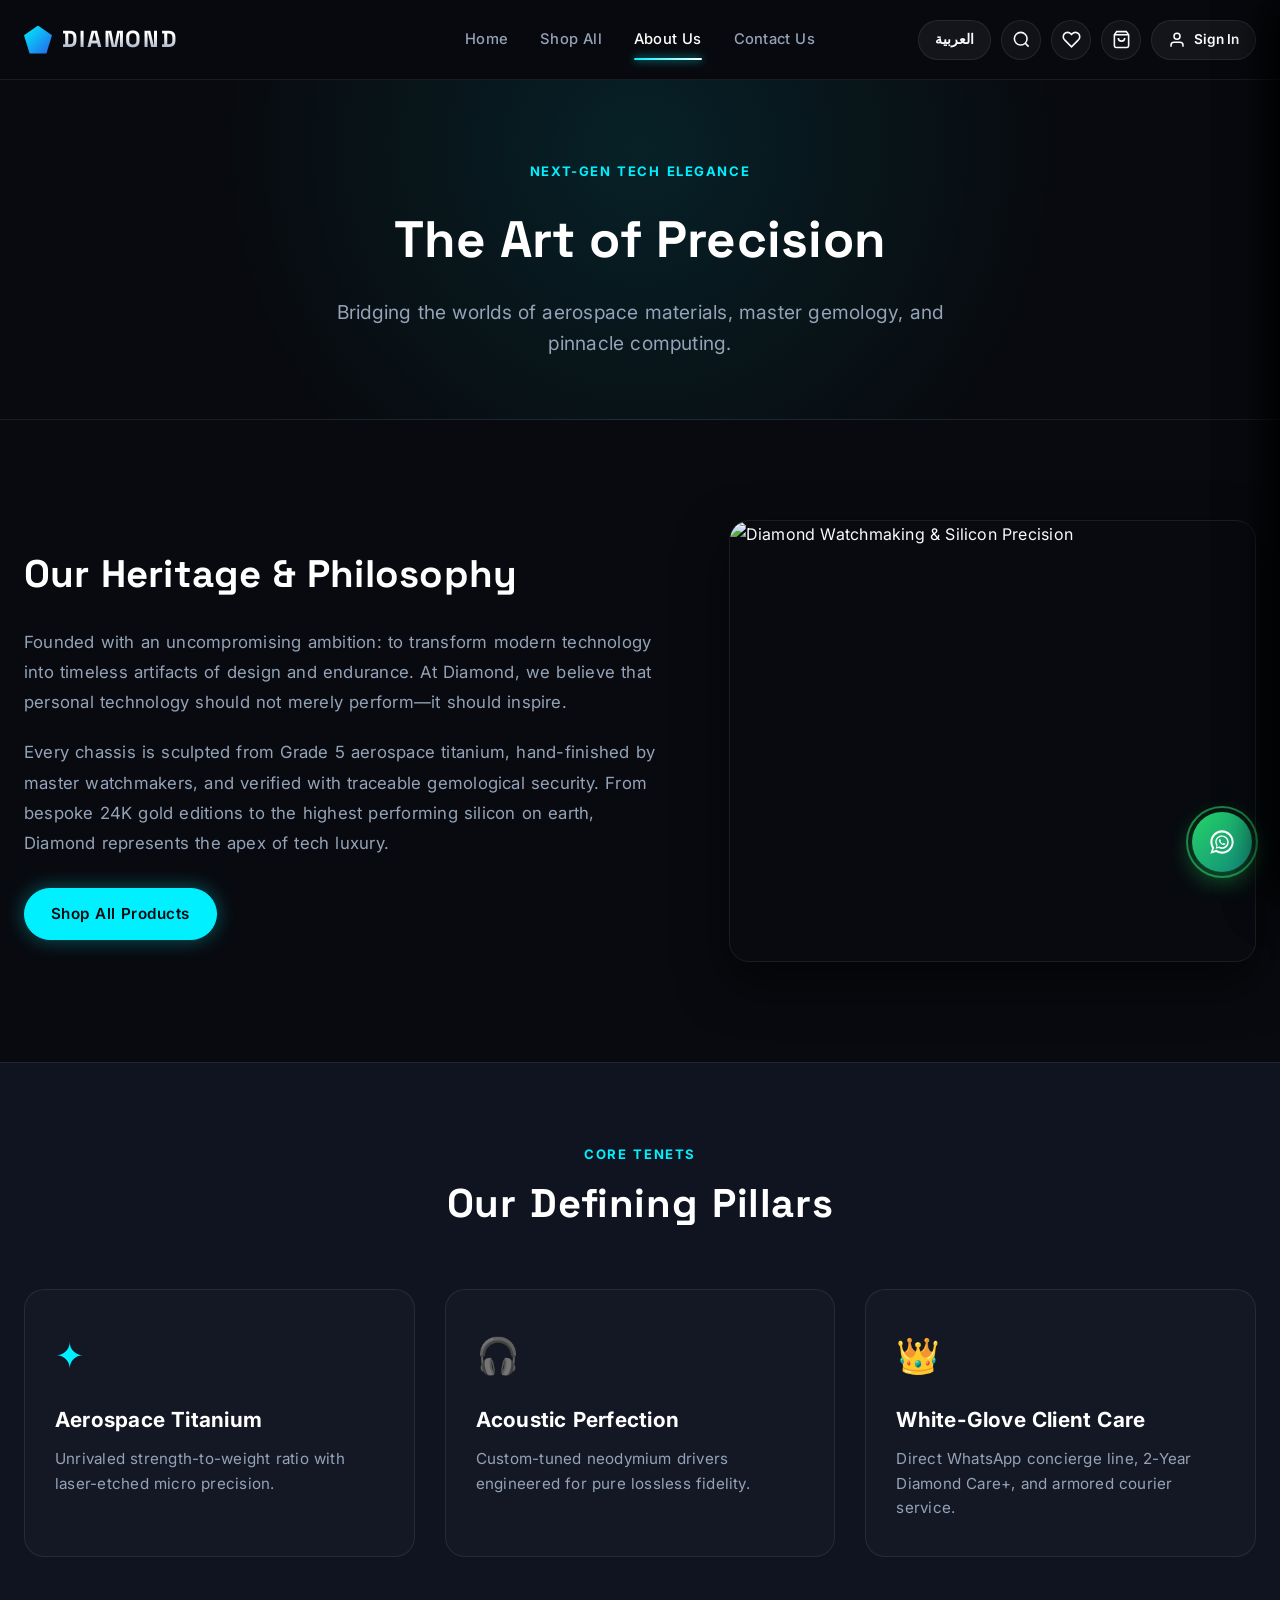
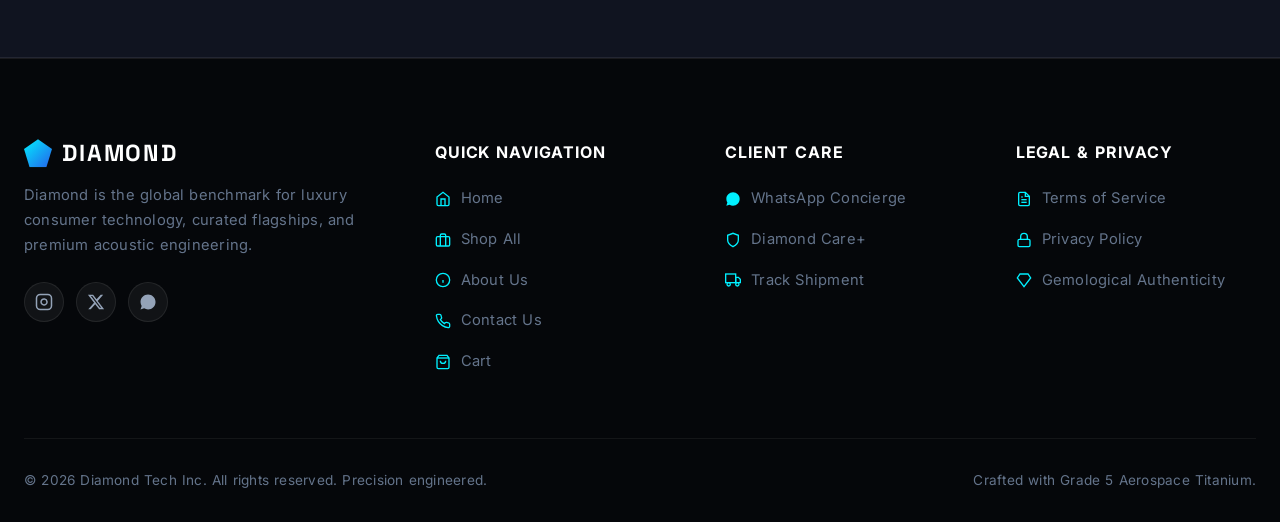
==== about.html @ f66b0f63 "diamond project" ====
<!DOCTYPE html>
<html lang="en" dir="ltr">
<head>
  <meta charset="UTF-8">
  <meta name="viewport" content="width=device-width, initial-scale=1.0">
  <title>About Us — The Story & Heritage of Diamond</title>
  <meta name="description" content="Discover Diamond - where aerospace titanium engineering meets master watchmaking craftsmanship and pure acoustic luxury.">
  
  <link rel="icon" type="image/svg+xml" href="data:image/svg+xml,<svg xmlns='http://www.w3.org/2000/svg' viewBox='0 0 100 100'><polygon points='50,5 95,35 80,95 20,95 5,35' fill='%2300f0ff'/></svg>">
  
  <link rel="stylesheet" href="css/style.css">
  <link rel="stylesheet" href="css/components.css">
  <link rel="stylesheet" href="css/rtl.css">

  <style>
    .about-hero {
      padding: 80px 0 60px;
      text-align: center;
      background: radial-gradient(circle at 50% 20%, rgba(0, 240, 255, 0.1) 0%, transparent 60%);
      border-bottom: 1px solid var(--border-subtle);
    }

    .about-hero h1 {
      font-family: var(--font-display);
      font-size: 3.2rem;
      font-weight: 800;
      color: #fff;
      margin-bottom: 14px;
    }

    .about-hero p {
      font-size: 1.2rem;
      color: var(--text-secondary);
      max-width: 680px;
      margin: 0 auto;
      line-height: 1.6;
    }

    .about-story-section {
      padding: 100px 0;
    }

    .story-grid {
      display: grid;
      grid-template-columns: 1.1fr 0.9fr;
      gap: 60px;
      align-items: center;
    }

    .story-text h2 {
      font-family: var(--font-display);
      font-size: 2.4rem;
      color: #fff;
      margin-bottom: 20px;
    }

    .story-text p {
      font-size: 1.05rem;
      color: var(--text-secondary);
      line-height: 1.8;
      margin-bottom: 20px;
    }

    .story-image-box {
      border-radius: var(--radius-lg);
      overflow: hidden;
      border: 1px solid var(--border-subtle);
      box-shadow: var(--shadow-lg);
    }

    .story-image-box img {
      width: 100%;
      height: 440px;
      object-fit: cover;
    }

    /* Pillars */
    .pillars-section {
      padding: 80px 0 100px;
      background: var(--bg-surface);
      border-top: 1px solid var(--border-subtle);
      border-bottom: 1px solid var(--border-subtle);
    }

    .pillars-grid {
      display: grid;
      grid-template-columns: repeat(3, 1fr);
      gap: 30px;
      margin-top: 50px;
    }

    .pillar-card {
      background: rgba(255, 255, 255, 0.02);
      border: 1px solid var(--border-subtle);
      border-radius: var(--radius-lg);
      padding: 36px 30px;
      transition: all var(--transition-normal);
    }

    .pillar-card:hover {
      border-color: var(--accent-cyan);
      transform: translateY(-6px);
      box-shadow: var(--shadow-cyan-glow);
    }

    .pillar-icon {
      font-size: 2.2rem;
      margin-bottom: 16px;
      color: var(--accent-cyan);
    }

    .pillar-card h3 {
      font-size: 1.3rem;
      color: #fff;
      margin-bottom: 10px;
    }

    .pillar-card p {
      font-size: 0.95rem;
      color: var(--text-secondary);
      line-height: 1.6;
    }

    @media (max-width: 992px) {
      .story-grid {
        grid-template-columns: 1fr;
      }
      .pillars-grid {
        grid-template-columns: 1fr;
      }
    }
  </style>
</head>
<body>

  <!-- Sticky Luxury Header -->
  <header class="diamond-navbar">
    <div class="container navbar-inner">
      <a href="index.html" class="brand-logo" aria-label="Diamond Home">
        <span class="diamond-gem-icon"></span>
        <span class="brand-name-text" data-i18n="brandName">Diamond</span>
      </a>

      <nav class="nav-menu">
        <ul class="nav-links">
          <li><a href="index.html" class="nav-link" data-i18n="navHome">Home</a></li>
          <li><a href="shop.html" class="nav-link" data-i18n="navShop">Shop All</a></li>
          <li><a href="about.html" class="nav-link is-active" data-i18n="navAbout">About Us</a></li>
          <li><a href="contact.html" class="nav-link" data-i18n="navContact">Contact Us</a></li>
        </ul>
      </nav>

      <div class="nav-actions">
        <button type="button" class="btn-lang-toggle" title="Switch Language (EN / AR)">
          <span class="lang-text">العربية</span>
        </button>

        <button type="button" class="nav-icon-btn btn-search-trigger" aria-label="Search">
          <svg width="19" height="19" viewBox="0 0 24 24" fill="none" stroke="currentColor" stroke-width="2"><circle cx="11" cy="11" r="8"></circle><line x1="21" y1="21" x2="16.65" y2="16.65"></line></svg>
        </button>

        <button type="button" class="nav-icon-btn btn-wishlist-nav-trigger" aria-label="Wishlist">
          <svg width="19" height="19" viewBox="0 0 24 24" fill="none" stroke="currentColor" stroke-width="2"><path d="M20.84 4.61a5.5 5.5 0 0 0-7.78 0L12 5.67l-1.06-1.06a5.5 5.5 0 0 0-7.78 7.78l1.06 1.06L12 21.23l7.78-7.78 1.06-1.06a5.5 5.5 0 0 0 0-7.78z"></path></svg>
          <span class="wishlist-count-badge" style="display:none;">0</span>
        </button>

        <button type="button" class="nav-icon-btn btn-cart-trigger" aria-label="Shopping Cart">
          <svg width="19" height="19" viewBox="0 0 24 24" fill="none" stroke="currentColor" stroke-width="2"><path d="M6 2L3 6v14a2 2 0 0 0 2 2h14a2 2 0 0 0 2-2V6l-3-4z"></path><line x1="3" y1="6" x2="21" y2="6"></line><path d="M16 10a4 4 0 0 1-8 0"></path></svg>
          <span class="cart-count-badge" style="display:none;">0</span>
        </button>

        <div class="auth-nav-container"></div>

        <button type="button" class="mobile-menu-toggle" aria-label="Open Mobile Menu">
          <svg width="22" height="22" viewBox="0 0 24 24" fill="none" stroke="currentColor" stroke-width="2"><line x1="3" y1="12" x2="21" y2="12"></line><line x1="3" y1="6" x2="21" y2="6"></line><line x1="3" y1="18" x2="21" y2="18"></line></svg>
        </button>
      </div>
    </div>
  </header>

  <!-- Mobile Navigation Drawer -->
  <div class="mobile-nav-overlay"></div>
  <div class="mobile-nav-drawer">
    <div class="mobile-nav-header">
      <a href="index.html" class="brand-logo">
        <span class="diamond-gem-icon"></span>
        <span>Diamond</span>
      </a>
      <button type="button" class="btn-close-mobile-nav modal-close-btn">&times;</button>
    </div>
    <ul class="mobile-nav-links">
      <li>
        <a href="index.html">
          <svg class="footer-link-icon" viewBox="0 0 24 24" fill="none" stroke="currentColor" stroke-width="2"><path d="M3 9l9-7 9 7v11a2 2 0 0 1-2 2H5a2 2 0 0 1-2-2z"></path><polyline points="9 22 9 12 15 12 15 22"></polyline></svg>
          <span data-i18n="navHome">Home</span>
        </a>
      </li>
      <li>
        <a href="shop.html">
          <svg class="footer-link-icon" viewBox="0 0 24 24" fill="none" stroke="currentColor" stroke-width="2"><rect x="2" y="7" width="20" height="14" rx="2" ry="2"></rect><path d="M16 21V5a2 2 0 0 0-2-2h-4a2 2 0 0 0-2 2v16"></path></svg>
          <span data-i18n="navShop">Shop All</span>
        </a>
      </li>
      <li>
        <a href="about.html" class="is-active">
          <svg class="footer-link-icon" viewBox="0 0 24 24" fill="none" stroke="currentColor" stroke-width="2"><circle cx="12" cy="12" r="10"></circle><line x1="12" y1="16" x2="12" y2="12"></line><line x1="12" y1="8" x2="12.01" y2="8"></line></svg>
          <span data-i18n="navAbout">About Us</span>
        </a>
      </li>
      <li>
        <a href="contact.html">
          <svg class="footer-link-icon" viewBox="0 0 24 24" fill="none" stroke="currentColor" stroke-width="2"><path d="M22 16.92v3a2 2 0 0 1-2.18 2 19.79 19.79 0 0 1-8.63-3.07 19.5 19.5 0 0 1-6-6 19.79 19.79 0 0 1-3.07-8.67A2 2 0 0 1 4.11 2h3a2 2 0 0 1 2 1.72 12.84 12.84 0 0 0 .7 2.81 2 2 0 0 1-.45 2.11L8.09 9.91a16 16 0 0 0 6 6l1.27-1.27a2 2 0 0 1 2.11-.45 12.84 12.84 0 0 0 2.81.7A2 2 0 0 1 22 16.92z"></path></svg>
          <span data-i18n="navContact">Contact Us</span>
        </a>
      </li>
      <li>
        <a href="cart.html">
          <svg class="footer-link-icon" viewBox="0 0 24 24" fill="none" stroke="currentColor" stroke-width="2"><path d="M6 2L3 6v14a2 2 0 0 0 2 2h14a2 2 0 0 0 2-2V6l-3-4z"></path><line x1="3" y1="6" x2="21" y2="6"></line><path d="M16 10a4 4 0 0 1-8 0"></path></svg>
          <span data-i18n="navCart">Cart</span>
        </a>
      </li>
    </ul>
  </div>

  <main class="main-content">
    <!-- Hero Banner -->
    <section class="about-hero">
      <div class="container">
        <span class="section-tag" data-i18n="brandTagline">Next-Gen Tech Elegance</span>
        <h1 data-i18n="aboutHeading">The Art of Precision</h1>
        <p data-i18n="aboutSubheading">Bridging the worlds of aerospace materials, master gemology, and pinnacle computing.</p>
      </div>
    </section>

    <!-- Heritage & Story -->
    <section class="about-story-section">
      <div class="container">
        <div class="story-grid">
          <div class="story-text">
            <h2 data-i18n="aboutStoryTitle">Our Heritage & Philosophy</h2>
            <p data-i18n="aboutStoryText1">
              Founded with an uncompromising ambition: to transform modern technology into timeless artifacts of design and endurance. At Diamond, we believe that personal technology should not merely perform—it should inspire.
            </p>
            <p data-i18n="aboutStoryText2">
              Every chassis is sculpted from Grade 5 aerospace titanium, hand-finished by master watchmakers, and verified with traceable gemological security. From bespoke 24K gold editions to the highest performing silicon on earth, Diamond represents the apex of tech luxury.
            </p>
            <div style="margin-top: 30px;">
              <a href="shop.html" class="btn btn-primary" data-i18n="heroBtnExplore">Explore Collection</a>
            </div>
          </div>
          <div class="story-image-box">
            <img src="https://images.unsplash.com/photo-1591337676887-a217a6970a8a?auto=format&fit=crop&w=1000&q=85" alt="Diamond Watchmaking & Silicon Precision">
          </div>
        </div>
      </div>
    </section>

    <!-- Defining Pillars -->
    <section class="pillars-section">
      <div class="container">
        <div class="section-header">
          <span class="section-tag">Core Tenets</span>
          <h2 class="section-title" data-i18n="aboutPillarsTitle">Our Defining Pillars</h2>
        </div>

        <div class="pillars-grid">
          <div class="pillar-card">
            <div class="pillar-icon">✦</div>
            <h3 data-i18n="aboutPillar1">Aerospace Titanium</h3>
            <p data-i18n="aboutPillar1Desc">Unrivaled strength-to-weight ratio with laser-etched micro precision.</p>
          </div>

          <div class="pillar-card">
            <div class="pillar-icon">🎧</div>
            <h3 data-i18n="aboutPillar2">Acoustic Perfection</h3>
            <p data-i18n="aboutPillar2Desc">Custom-tuned neodymium drivers engineered for pure lossless fidelity.</p>
          </div>

          <div class="pillar-card">
            <div class="pillar-icon">👑</div>
            <h3 data-i18n="aboutPillar3">White-Glove Client Care</h3>
            <p data-i18n="aboutPillar3Desc">Direct WhatsApp concierge line, 2-Year Diamond Care+, and armored courier service.</p>
          </div>
        </div>
      </div>
    </section>
  </main>

  <!-- Modern Rich Footer -->
  <footer class="diamond-footer">
    <div class="container">
      <div class="footer-top-grid">
        <div class="footer-brand-col">
          <a href="index.html" class="brand-logo">
            <span class="diamond-gem-icon"></span>
            <span data-i18n="brandName">Diamond</span>
          </a>
          <p class="footer-brand-desc" data-i18n="footerDesc">
            Diamond is the global benchmark for luxury consumer technology, curated flagships, and premium acoustic engineering.
          </p>
          <div class="footer-social-links">
            <a href="https://instagram.com" target="_blank" rel="noopener noreferrer" class="footer-social-btn" aria-label="Instagram">
              <svg width="18" height="18" viewBox="0 0 24 24" fill="none" stroke="currentColor" stroke-width="2"><rect x="2" y="2" width="20" height="20" rx="5" ry="5"></rect><path d="M16 11.37A4 4 0 1 1 12.63 8 4 4 0 0 1 16 11.37z"></path><line x1="17.5" y1="6.5" x2="17.51" y2="6.5"></line></svg>
            </a>
            <a href="https://twitter.com" target="_blank" rel="noopener noreferrer" class="footer-social-btn" aria-label="X">
              <svg width="18" height="18" viewBox="0 0 24 24" fill="currentColor"><path d="M18.244 2.25h3.308l-7.227 8.26 8.502 11.24H16.17l-5.214-6.817L4.99 21.75H1.68l7.73-8.835L1.254 2.25H8.08l4.713 6.231zm-1.161 17.52h1.833L7.084 4.126H5.117z"/></svg>
            </a>
            <a href="https://wa.me/97471040746" target="_blank" rel="noopener noreferrer" class="footer-social-btn" aria-label="WhatsApp">
              <svg width="18" height="18" viewBox="0 0 24 24" fill="currentColor"><path d="M12.032 2C6.505 2 2.025 6.48 2.025 12.008c0 1.954.563 3.778 1.541 5.321L2 22l4.832-1.528A9.957 9.957 0 0 0 12.032 22C17.56 22 22.04 17.52 22.04 12.008 22.04 6.48 17.56 2 12.032 2z"/></svg>
            </a>
          </div>
        </div>

        <div class="footer-links-col">
          <h4 class="footer-col-title" data-i18n="footerNavQuick">Quick Navigation</h4>
          <ul class="footer-links-list">
            <li>
              <a href="index.html">
                <svg class="footer-link-icon" viewBox="0 0 24 24" fill="none" stroke="currentColor" stroke-width="2"><path d="M3 9l9-7 9 7v11a2 2 0 0 1-2 2H5a2 2 0 0 1-2-2z"></path><polyline points="9 22 9 12 15 12 15 22"></polyline></svg>
                <span data-i18n="navHome">Home</span>
              </a>
            </li>
            <li>
              <a href="shop.html">
                <svg class="footer-link-icon" viewBox="0 0 24 24" fill="none" stroke="currentColor" stroke-width="2"><rect x="2" y="7" width="20" height="14" rx="2" ry="2"></rect><path d="M16 21V5a2 2 0 0 0-2-2h-4a2 2 0 0 0-2 2v16"></path></svg>
                <span data-i18n="navShop">Shop All</span>
              </a>
            </li>
            <li>
              <a href="about.html" class="is-active">
                <svg class="footer-link-icon" viewBox="0 0 24 24" fill="none" stroke="currentColor" stroke-width="2"><circle cx="12" cy="12" r="10"></circle><line x1="12" y1="16" x2="12" y2="12"></line><line x1="12" y1="8" x2="12.01" y2="8"></line></svg>
                <span data-i18n="navAbout">About Us</span>
              </a>
            </li>
            <li>
              <a href="contact.html">
                <svg class="footer-link-icon" viewBox="0 0 24 24" fill="none" stroke="currentColor" stroke-width="2"><path d="M22 16.92v3a2 2 0 0 1-2.18 2 19.79 19.79 0 0 1-8.63-3.07 19.5 19.5 0 0 1-6-6 19.79 19.79 0 0 1-3.07-8.67A2 2 0 0 1 4.11 2h3a2 2 0 0 1 2 1.72 12.84 12.84 0 0 0 .7 2.81 2 2 0 0 1-.45 2.11L8.09 9.91a16 16 0 0 0 6 6l1.27-1.27a2 2 0 0 1 2.11-.45 12.84 12.84 0 0 0 2.81.7A2 2 0 0 1 22 16.92z"></path></svg>
                <span data-i18n="navContact">Contact Us</span>
              </a>
            </li>
            <li>
              <a href="cart.html">
                <svg class="footer-link-icon" viewBox="0 0 24 24" fill="none" stroke="currentColor" stroke-width="2"><path d="M6 2L3 6v14a2 2 0 0 0 2 2h14a2 2 0 0 0 2-2V6l-3-4z"></path><line x1="3" y1="6" x2="21" y2="6"></line><path d="M16 10a4 4 0 0 1-8 0"></path></svg>
                <span data-i18n="navCart">Cart</span>
              </a>
            </li>
          </ul>
        </div>

        <div class="footer-links-col">
          <h4 class="footer-col-title" data-i18n="footerNavSupport">Client Care</h4>
          <ul class="footer-links-list">
            <li>
              <a href="https://wa.me/97471040746" target="_blank" rel="noopener noreferrer">
                <svg class="footer-link-icon" viewBox="0 0 24 24" fill="currentColor"><path d="M12.032 2C6.505 2 2.025 6.48 2.025 12.008c0 1.954.563 3.778 1.541 5.321L2 22l4.832-1.528A9.957 9.957 0 0 0 12.032 22C17.56 22 22.04 17.52 22.04 12.008 22.04 6.48 17.56 2 12.032 2z"/></svg>
                <span data-i18n="footerContact">WhatsApp Concierge</span>
              </a>
            </li>
            <li>
              <a href="about.html">
                <svg class="footer-link-icon" viewBox="0 0 24 24" fill="none" stroke="currentColor" stroke-width="2"><path d="M12 22s8-4 8-10V5l-8-3-8 3v7c0 6 8 10 8 10z"></path></svg>
                <span data-i18n="footerWarranty">Diamond Care+</span>
              </a>
            </li>
            <li>
              <a href="cart.html">
                <svg class="footer-link-icon" viewBox="0 0 24 24" fill="none" stroke="currentColor" stroke-width="2"><rect x="1" y="3" width="15" height="13"></rect><polygon points="16 8 20 8 23 11 23 16 16 16 16 8"></polygon><circle cx="5.5" cy="18.5" r="2.5"></circle><circle cx="18.5" cy="18.5" r="2.5"></circle></svg>
                <span data-i18n="footerTrackOrder">Track Shipment</span>
              </a>
            </li>
          </ul>
        </div>

        <div class="footer-links-col">
          <h4 class="footer-col-title" data-i18n="footerNavLegal">Legal & Privacy</h4>
          <ul class="footer-links-list">
            <li>
              <a href="#">
                <svg class="footer-link-icon" viewBox="0 0 24 24" fill="none" stroke="currentColor" stroke-width="2"><path d="M14 2H6a2 2 0 0 0-2 2v16a2 2 0 0 0 2 2h12a2 2 0 0 0 2-2V8z"></path><polyline points="14 2 14 8 20 8"></polyline><line x1="16" y1="13" x2="8" y2="13"></line><line x1="16" y1="17" x2="8" y2="17"></line><polyline points="10 9 9 9 8 9"></polyline></svg>
                <span data-i18n="footerTerms">Terms of Service</span>
              </a>
            </li>
            <li>
              <a href="#">
                <svg class="footer-link-icon" viewBox="0 0 24 24" fill="none" stroke="currentColor" stroke-width="2"><rect x="3" y="11" width="18" height="11" rx="2" ry="2"></rect><path d="M7 11V7a5 5 0 0 1 10 0v4"></path></svg>
                <span data-i18n="footerPrivacy">Privacy Policy</span>
              </a>
            </li>
            <li>
              <a href="#">
                <svg class="footer-link-icon" viewBox="0 0 24 24" fill="none" stroke="currentColor" stroke-width="2"><polygon points="6 3 18 3 22 9 12 22 2 9 6 3"></polygon></svg>
                <span data-i18n="footerGemology">Gemological Authenticity</span>
              </a>
            </li>
          </ul>
        </div>
      </div>

      <div class="footer-bottom">
        <div data-i18n="footerCopyright">© 2026 Diamond Tech Inc. All rights reserved. Precision engineered.</div>
        <div>Crafted with Grade 5 Aerospace Titanium.</div>
      </div>
    </div>
  </footer>

  <!-- Scripts -->
  <script src="js/products.js"></script>
  <script src="js/i18n.js"></script>
  <script src="js/cart.js"></script>
  <script src="js/auth.js"></script>
  <script src="js/app.js"></script>
</body>
</html>
---- css/style.css ----
/**
 * Diamond E-Commerce - Core Design System & Luxury Dark Theme
 * Typography: Inter (EN) & Cairo (AR)
 * Palette: Obsidian (#080a0f), Slate Surface (#101420), Electric Cyan (#00f0ff), Sapphire (#2563eb), Platinum (#f8fafc)
 */

@import url('https://fonts.googleapis.com/css2?family=Cairo:wght@300;400;500;600;700;800;900&family=Inter:wght@300;400;500;600;700;800;900&family=Space+Grotesk:wght@500;700;800&display=swap');

:root {
  /* Color Palette */
  --bg-main: #080a0f;
  --bg-surface: #101420;
  --bg-surface-elevated: #161c2c;
  --bg-surface-glass: rgba(16, 20, 32, 0.75);
  --bg-glass-card: rgba(22, 28, 44, 0.65);
  
  --border-subtle: rgba(255, 255, 255, 0.08);
  --border-glow: rgba(0, 240, 255, 0.35);
  --border-platinum: rgba(248, 250, 252, 0.15);

  --accent-cyan: #00f0ff;
  --accent-cyan-hover: #33f3ff;
  --accent-cyan-glow: rgba(0, 240, 255, 0.25);
  --accent-sapphire: #2563eb;
  --accent-gold: #d4af37;
  --accent-gold-glow: rgba(212, 175, 55, 0.3);
  --accent-danger: #ef4444;
  --accent-success: #10b981;

  --text-primary: #f8fafc;
  --text-secondary: #94a3b8;
  --text-muted: #64748b;
  --text-inverse: #080a0f;

  /* Typography */
  --font-sans: 'Inter', -apple-system, BlinkMacSystemFont, 'Segoe UI', Roboto, sans-serif;
  --font-display: 'Space Grotesk', 'Inter', sans-serif;
  --font-arabic: 'Cairo', sans-serif;

  /* Layout & Sizing */
  --max-width-site: 1360px;
  --header-height: 80px;
  --radius-sm: 8px;
  --radius-md: 14px;
  --radius-lg: 20px;
  --radius-full: 9999px;

  /* Shadows */
  --shadow-sm: 0 4px 12px rgba(0, 0, 0, 0.3);
  --shadow-md: 0 10px 30px rgba(0, 0, 0, 0.45);
  --shadow-lg: 0 20px 50px rgba(0, 0, 0, 0.6);
  --shadow-cyan-glow: 0 0 25px rgba(0, 240, 255, 0.3);
  --shadow-gold-glow: 0 0 30px rgba(212, 175, 55, 0.35);

  /* Transitions */
  --transition-fast: 0.2s cubic-bezier(0.16, 1, 0.3, 1);
  --transition-normal: 0.35s cubic-bezier(0.16, 1, 0.3, 1);
  --transition-slow: 0.6s cubic-bezier(0.16, 1, 0.3, 1);
}

/* Base Reset & Clean Native Scroll */
*, *::before, *::after {
  box-sizing: border-box;
  margin: 0;
  padding: 0;
  scrollbar-width: none;
  -ms-overflow-style: none;
}

::-webkit-scrollbar {
  display: none;
  width: 0;
  height: 0;
}

html {
  font-size: 16px;
  scroll-behavior: smooth;
  -webkit-font-smoothing: antialiased;
  -moz-osx-font-smoothing: grayscale;
}

body {
  font-family: var(--font-sans);
  background-color: var(--bg-main);
  color: var(--text-primary);
  line-height: 1.7;
  word-spacing: 0.05em;
  letter-spacing: 0.015em;
  overflow-x: hidden;
  min-height: 100vh;
  display: flex;
  flex-direction: column;
}

body.rtl-layout {
  font-family: var(--font-arabic);
  word-spacing: 0.07em;
  line-height: 1.8;
}

a {
  color: inherit;
  text-decoration: none;
  transition: color var(--transition-fast);
}

img {
  max-width: 100%;
  height: auto;
  display: block;
}

button, input, select, textarea {
  font-family: inherit;
  font-size: inherit;
  color: inherit;
  border: none;
  background: none;
  outline: none;
}

button {
  cursor: pointer;
  user-select: none;
}

/* Layout Utilities */
.container {
  width: 100%;
  max-width: var(--max-width-site);
  margin: 0 auto;
  padding: 0 24px;
}

.main-content {
  flex: 1 0 auto;
  padding-top: var(--header-height);
}

/* Header & Navbar */
.diamond-navbar {
  position: fixed;
  top: 0;
  left: 0;
  right: 0;
  height: var(--header-height);
  z-index: 1000;
  background: rgba(8, 10, 15, 0.75);
  backdrop-filter: blur(20px);
  -webkit-backdrop-filter: blur(20px);
  border-bottom: 1px solid var(--border-subtle);
  transition: background var(--transition-normal), border-color var(--transition-normal);
}

.diamond-navbar.is-scrolled {
  background: rgba(8, 10, 15, 0.94);
  border-bottom-color: rgba(255, 255, 255, 0.12);
  box-shadow: 0 8px 32px rgba(0, 0, 0, 0.5);
}

.navbar-inner {
  display: grid;
  grid-template-columns: 1fr auto 1fr;
  align-items: center;
  height: 100%;
  gap: 20px;
}

/* Brand Logo */
.brand-logo {
  justify-self: start;
  display: inline-flex;
  align-items: center;
  gap: 10px;
  font-family: var(--font-display);
  font-weight: 700;
  font-size: 1.45rem;
  letter-spacing: 0.08em;
  color: #fff;
  text-transform: uppercase;
  line-height: 1;
}

.diamond-gem-icon {
  width: 28px;
  height: 28px;
  background: linear-gradient(135deg, #00f0ff 0%, #2563eb 100%);
  clip-path: polygon(50% 0%, 100% 35%, 80% 100%, 20% 100%, 0% 35%);
  display: inline-block;
  box-shadow: 0 0 15px rgba(0, 240, 255, 0.5);
  animation: diamondShimmer 4s infinite ease-in-out;
  flex-shrink: 0;
}

@keyframes diamondShimmer {
  0%, 100% { filter: brightness(1) drop-shadow(0 0 8px rgba(0,240,255,0.4)); }
  50% { filter: brightness(1.3) drop-shadow(0 0 16px rgba(0,240,255,0.8)); }
}

.brand-name-text {
  background: linear-gradient(180deg, #ffffff 30%, #94a3b8 100%);
  -webkit-background-clip: text;
  -webkit-text-fill-color: transparent;
}

/* Navigation Links */
.nav-menu {
  justify-self: center;
  display: flex;
  align-items: center;
}

.nav-links {
  display: flex;
  align-items: center;
  gap: 32px;
  list-style: none;
  margin: 0;
  padding: 0;
}

.nav-link {
  display: inline-flex;
  align-items: center;
  justify-content: center;
  font-size: 0.92rem;
  font-weight: 500;
  color: var(--text-secondary);
  padding: 6px 0;
  position: relative;
  transition: color var(--transition-fast);
  line-height: 1.2;
}

.nav-link:hover, .nav-link.is-active {
  color: #fff;
}

.nav-link::after {
  content: '';
  position: absolute;
  bottom: -6px;
  left: 0;
  width: 0%;
  height: 2px;
  background: var(--accent-cyan);
  box-shadow: 0 0 8px var(--accent-cyan);
  transition: width var(--transition-fast);
  border-radius: 2px;
}

.nav-link:hover::after, .nav-link.is-active::after {
  width: 100%;
}

/* Nav Actions */
.nav-actions {
  justify-self: end;
  display: flex;
  align-items: center;
  gap: 10px;
}

.nav-icon-btn {
  width: 40px;
  height: 40px;
  border-radius: var(--radius-full);
  display: inline-flex;
  align-items: center;
  justify-content: center;
  background: rgba(255, 255, 255, 0.04);
  border: 1px solid var(--border-subtle);
  color: var(--text-primary);
  position: relative;
  transition: all var(--transition-fast);
  cursor: pointer;
}

.nav-icon-btn:hover {
  background: rgba(255, 255, 255, 0.1);
  border-color: rgba(255, 255, 255, 0.2);
  transform: translateY(-1px);
  color: var(--accent-cyan);
}

.cart-count-badge, .wishlist-count-badge {
  position: absolute;
  top: -4px;
  right: -4px;
  min-width: 19px;
  height: 19px;
  padding: 0 5px;
  border-radius: var(--radius-full);
  background: var(--accent-cyan);
  color: #080a0f;
  font-size: 0.72rem;
  font-weight: 700;
  display: inline-flex;
  align-items: center;
  justify-content: center;
  box-shadow: 0 0 10px rgba(0, 240, 255, 0.5);
  line-height: 1;
}

.btn-lang-toggle {
  display: inline-flex;
  align-items: center;
  justify-content: center;
  height: 40px;
  padding: 0 16px;
  border-radius: var(--radius-full);
  background: rgba(255, 255, 255, 0.05);
  border: 1px solid var(--border-subtle);
  font-size: 0.85rem;
  font-weight: 600;
  color: var(--text-primary);
  transition: all var(--transition-fast);
  cursor: pointer;
  line-height: 1;
}

.btn-lang-toggle:hover {
  background: rgba(255, 255, 255, 0.12);
  border-color: var(--accent-cyan);
}

.btn-auth-signin {
  display: inline-flex;
  align-items: center;
  gap: 8px;
  height: 40px;
  padding: 0 16px;
  border-radius: var(--radius-full);
  background: rgba(255, 255, 255, 0.05);
  border: 1px solid var(--border-subtle);
  color: #fff;
  font-size: 0.85rem;
  font-weight: 600;
  line-height: 1;
  transition: all var(--transition-fast);
  cursor: pointer;
}

.btn-auth-signin:hover {
  background: rgba(255, 255, 255, 0.12);
  border-color: var(--accent-cyan);
  color: var(--accent-cyan);
}

.mobile-menu-toggle {
  display: none;
  width: 40px;
  height: 40px;
  border-radius: var(--radius-sm);
  align-items: center;
  justify-content: center;
  background: rgba(255, 255, 255, 0.05);
  border: 1px solid var(--border-subtle);
  color: #fff;
  cursor: pointer;
}

/* Hero Section */
.hero-section {
  position: relative;
  min-height: calc(100vh - var(--header-height));
  display: flex;
  align-items: center;
  justify-content: center;
  padding: 80px 0 100px;
  overflow: hidden;
  background: radial-gradient(circle at 50% 20%, rgba(37, 99, 235, 0.15) 0%, rgba(0, 240, 255, 0.05) 35%, transparent 70%);
}

.hero-glow-orb {
  position: absolute;
  border-radius: 50%;
  filter: blur(100px);
  pointer-events: none;
  z-index: 1;
}

.hero-glow-1 {
  width: 500px;
  height: 500px;
  top: 10%;
  left: 15%;
  background: rgba(0, 240, 255, 0.12);
}

.hero-glow-2 {
  width: 600px;
  height: 600px;
  bottom: 5%;
  right: 10%;
  background: rgba(37, 99, 235, 0.15);
}

.hero-grid {
  display: grid;
  grid-template-columns: 1.1fr 0.9fr;
  align-items: center;
  gap: 60px;
  position: relative;
  z-index: 2;
}

.hero-badge-pill {
  display: inline-flex;
  align-items: center;
  gap: 8px;
  padding: 8px 18px;
  border-radius: var(--radius-full);
  background: rgba(0, 240, 255, 0.08);
  border: 1px solid rgba(0, 240, 255, 0.25);
  color: var(--accent-cyan);
  font-size: 0.84rem;
  font-weight: 600;
  letter-spacing: 0.08em;
  word-spacing: 0.08em;
  text-transform: uppercase;
  margin-bottom: 24px;
}

.hero-title {
  font-family: var(--font-display);
  font-size: 3.8rem;
  font-weight: 800;
  line-height: 1.15;
  letter-spacing: 0.01em;
  word-spacing: 0.08em;
  margin-bottom: 24px;
  background: linear-gradient(180deg, #ffffff 40%, #94a3b8 100%);
  -webkit-background-clip: text;
  -webkit-text-fill-color: transparent;
}

.hero-subtitle {
  font-size: 1.2rem;
  color: var(--text-secondary);
  line-height: 1.75;
  word-spacing: 0.04em;
  margin-bottom: 36px;
  max-width: 560px;
}

.hero-cta-group {
  display: flex;
  align-items: center;
  gap: 18px;
  margin-bottom: 50px;
}

.hero-stats-row {
  display: grid;
  grid-template-columns: repeat(3, 1fr);
  gap: 24px;
  padding-top: 32px;
  border-top: 1px solid var(--border-subtle);
}

.hero-stat-item strong {
  display: block;
  font-size: 1.7rem;
  font-weight: 700;
  color: #fff;
  font-family: var(--font-display);
}

.hero-stat-item span {
  font-size: 0.85rem;
  color: var(--text-muted);
  text-transform: uppercase;
  letter-spacing: 0.04em;
}

.hero-media-wrapper {
  position: relative;
  display: flex;
  justify-content: center;
  align-items: center;
}

.hero-device-card {
  position: relative;
  width: 100%;
  max-width: 480px;
  border-radius: var(--radius-lg);
  background: var(--bg-glass-card);
  backdrop-filter: blur(20px);
  -webkit-backdrop-filter: blur(20px);
  border: 1px solid rgba(255, 255, 255, 0.12);
  padding: 30px;
  box-shadow: var(--shadow-lg), 0 0 60px rgba(0, 240, 255, 0.15);
  animation: heroFloat 6s ease-in-out infinite;
}

@keyframes heroFloat {
  0%, 100% { transform: translateY(0px) rotate(0deg); }
  50% { transform: translateY(-12px) rotate(0.5deg); }
}

.hero-img-showcase {
  width: 100%;
  height: 380px;
  object-fit: cover;
  border-radius: var(--radius-md);
  box-shadow: var(--shadow-md);
}

.hero-device-meta {
  margin-top: 20px;
  display: flex;
  justify-content: space-between;
  align-items: center;
}

.hero-device-title {
  font-size: 1.25rem;
  font-weight: 700;
  color: #fff;
}

.hero-device-price {
  font-size: 1.35rem;
  font-weight: 800;
  color: var(--accent-cyan);
}

/* Section Header Shared */
.section-header {
  text-align: center;
  max-width: 700px;
  margin: 0 auto 60px;
}

.section-tag {
  font-size: 0.82rem;
  font-weight: 700;
  text-transform: uppercase;
  letter-spacing: 0.12em;
  word-spacing: 0.1em;
  color: var(--accent-cyan);
  margin-bottom: 14px;
  display: block;
}

.section-title {
  font-family: var(--font-display);
  font-size: 2.5rem;
  font-weight: 800;
  line-height: 1.25;
  letter-spacing: 0.015em;
  word-spacing: 0.08em;
  color: #fff;
  margin-bottom: 18px;
}

.section-subtitle {
  font-size: 1.05rem;
  color: var(--text-secondary);
  line-height: 1.75;
  word-spacing: 0.04em;
}

/* Categories Section */
.categories-section {
  padding: 100px 0;
  position: relative;
}

.categories-grid {
  display: grid;
  grid-template-columns: repeat(4, 1fr);
  gap: 24px;
}

.category-card {
  position: relative;
  border-radius: var(--radius-lg);
  background: var(--bg-surface);
  border: 1px solid var(--border-subtle);
  overflow: hidden;
  padding: 32px 24px;
  display: flex;
  flex-direction: column;
  justify-content: flex-end;
  min-height: 380px;
  transition: all var(--transition-normal);
  text-decoration: none;
}

.category-card::before {
  content: '';
  position: absolute;
  inset: 0;
  background: linear-gradient(180deg, rgba(8, 10, 15, 0.1) 0%, rgba(8, 10, 15, 0.95) 100%);
  z-index: 1;
}

.category-card-bg {
  position: absolute;
  inset: 0;
  width: 100%;
  height: 100%;
  object-fit: cover;
  transition: transform var(--transition-slow);
  filter: brightness(0.7);
}

.category-card:hover {
  transform: translateY(-8px);
  border-color: rgba(0, 240, 255, 0.4);
  box-shadow: 0 16px 40px rgba(0, 0, 0, 0.6), var(--shadow-cyan-glow);
}

.category-card:hover .category-card-bg {
  transform: scale(1.08);
  filter: brightness(0.85);
}

.category-card-content {
  position: relative;
  z-index: 2;
}

.category-card-icon {
  font-size: 1.8rem;
  margin-bottom: 12px;
}

.category-card-title {
  font-size: 1.4rem;
  font-weight: 700;
  color: #fff;
  margin-bottom: 8px;
}

.category-card-desc {
  font-size: 0.88rem;
  color: var(--text-secondary);
  line-height: 1.5;
  margin-bottom: 16px;
}

.category-card-link {
  display: inline-flex;
  align-items: center;
  gap: 6px;
  font-size: 0.88rem;
  font-weight: 600;
  color: var(--accent-cyan);
}

/* Best Sellers Section */
.products-section {
  padding: 100px 0;
  background: linear-gradient(180deg, var(--bg-main) 0%, #0d111a 50%, var(--bg-main) 100%);
}

.products-grid {
  display: grid;
  grid-template-columns: repeat(4, 1fr);
  gap: 28px;
}

.products-section-footer {
  margin-top: 60px;
  text-align: center;
}

/* Value Props / VIP Perks */
.perks-section {
  padding: 80px 0;
  border-top: 1px solid var(--border-subtle);
  border-bottom: 1px solid var(--border-subtle);
  background: rgba(16, 20, 32, 0.4);
}

.perks-grid {
  display: grid;
  grid-template-columns: repeat(4, 1fr);
  gap: 30px;
}

.perk-item {
  display: flex;
  gap: 18px;
  align-items: flex-start;
}

.perk-icon-box {
  width: 52px;
  height: 52px;
  border-radius: var(--radius-md);
  background: rgba(0, 240, 255, 0.08);
  border: 1px solid rgba(0, 240, 255, 0.2);
  display: flex;
  align-items: center;
  justify-content: center;
  font-size: 1.5rem;
  flex-shrink: 0;
  color: var(--accent-cyan);
}

.perk-content h4 {
  font-size: 1.05rem;
  font-weight: 700;
  color: #fff;
  margin-bottom: 6px;
}

.perk-content p {
  font-size: 0.88rem;
  color: var(--text-secondary);
  line-height: 1.5;
}

/* Tech Spec Feature Highlight */
.tech-highlight-section {
  padding: 120px 0;
  position: relative;
  overflow: hidden;
}

.tech-highlight-grid {
  display: grid;
  grid-template-columns: 1fr 1fr;
  align-items: center;
  gap: 70px;
}

.tech-feature-list {
  display: flex;
  flex-direction: column;
  gap: 24px;
  margin-top: 36px;
}

.tech-feature-item {
  display: flex;
  align-items: center;
  gap: 16px;
  padding: 16px 20px;
  border-radius: var(--radius-md);
  background: var(--bg-surface);
  border: 1px solid var(--border-subtle);
  transition: all var(--transition-fast);
}

.tech-feature-item:hover {
  border-color: var(--accent-cyan);
  transform: translateX(6px);
}

.tech-feature-item svg {
  color: var(--accent-cyan);
  flex-shrink: 0;
}

.tech-feature-item span {
  font-weight: 600;
  font-size: 1.05rem;
}

/* Testimonials */
.testimonials-section {
  padding: 100px 0;
}

.testimonials-grid {
  display: grid;
  grid-template-columns: repeat(3, 1fr);
  gap: 28px;
}

.testimonial-card {
  background: var(--bg-surface);
  border: 1px solid var(--border-subtle);
  border-radius: var(--radius-lg);
  padding: 36px 30px;
  display: flex;
  flex-direction: column;
  justify-content: space-between;
  transition: all var(--transition-normal);
}

.testimonial-card:hover {
  border-color: rgba(255, 255, 255, 0.2);
  transform: translateY(-6px);
}

.testimonial-quote {
  font-size: 1rem;
  color: var(--text-primary);
  line-height: 1.7;
  margin-bottom: 24px;
  font-style: italic;
}

.testimonial-author {
  display: flex;
  align-items: center;
  gap: 14px;
}

.author-avatar {
  width: 48px;
  height: 48px;
  border-radius: 50%;
  background: linear-gradient(135deg, #00f0ff, #2563eb);
  display: flex;
  align-items: center;
  justify-content: center;
  font-weight: 700;
  color: #080a0f;
}

.author-name {
  font-weight: 700;
  color: #fff;
}

.author-title {
  font-size: 0.82rem;
  color: var(--text-muted);
}

/* Newsletter Section */
.newsletter-section {
  padding: 80px 0 100px;
}

.newsletter-card {
  background: linear-gradient(135deg, #101420 0%, #161c2c 100%);
  border: 1px solid rgba(0, 240, 255, 0.25);
  border-radius: var(--radius-lg);
  padding: 60px 40px;
  text-align: center;
  max-width: 860px;
  margin: 0 auto;
  box-shadow: 0 20px 50px rgba(0, 0, 0, 0.5), var(--shadow-cyan-glow);
}

.newsletter-card h3 {
  font-family: var(--font-display);
  font-size: 2.2rem;
  font-weight: 800;
  color: #fff;
  margin-bottom: 12px;
}

.newsletter-card p {
  font-size: 1.05rem;
  color: var(--text-secondary);
  max-width: 540px;
  margin: 0 auto 32px;
}

.newsletter-form {
  display: flex;
  max-width: 500px;
  margin: 0 auto;
  gap: 12px;
}

.newsletter-input {
  flex: 1;
  height: 52px;
  padding: 0 20px;
  border-radius: var(--radius-full);
  background: rgba(255, 255, 255, 0.06);
  border: 1px solid var(--border-subtle);
  color: #fff;
  font-size: 0.95rem;
}

.newsletter-input:focus {
  border-color: var(--accent-cyan);
  background: rgba(255, 255, 255, 0.1);
}

/* ==========================================================================
   SHOP / CATALOG PAGE & STICKY SIDEBAR
   ========================================================================== */
.shop-hero-banner {
  padding: 60px 0 40px;
  background: radial-gradient(circle at 50% 10%, rgba(0, 240, 255, 0.08) 0%, transparent 60%);
  border-bottom: 1px solid var(--border-subtle);
  text-align: center;
}

.shop-page-title {
  font-family: var(--font-display);
  font-size: 2.8rem;
  font-weight: 800;
  color: #fff;
  margin-bottom: 10px;
}

.shop-page-subtitle {
  font-size: 1.1rem;
  color: var(--text-secondary);
  max-width: 600px;
  margin: 0 auto 24px;
}

.shop-search-bar-wrap {
  max-width: 520px;
  margin: 0 auto;
  position: relative;
  display: flex;
  align-items: center;
}

.shop-search-bar-wrap svg {
  position: absolute;
  left: 18px;
  color: var(--accent-cyan);
}

html[dir="rtl"] .shop-search-bar-wrap svg {
  left: auto;
  right: 18px;
}

.shop-search-bar-wrap input {
  width: 100%;
  height: 50px;
  padding: 0 20px 0 50px;
  border-radius: var(--radius-full);
  background: var(--bg-surface);
  border: 1px solid var(--border-subtle);
  color: #fff;
  font-size: 0.95rem;
  box-shadow: var(--shadow-sm);
  transition: all var(--transition-fast);
}

html[dir="rtl"] .shop-search-bar-wrap input {
  padding: 0 50px 0 20px;
}

.shop-search-bar-wrap input:focus {
  border-color: var(--accent-cyan);
  box-shadow: 0 0 20px rgba(0, 240, 255, 0.25);
}

.shop-layout-section {
  padding: 50px 0 100px;
}

.shop-grid-container {
  display: grid;
  grid-template-columns: 280px 1fr;
  gap: 36px;
  align-items: flex-start;
}

/* Independent Sticky Scroll for Filters Sidebar */
.shop-sidebar {
  position: sticky;
  top: 90px;
  max-height: calc(100vh - 110px);
  overflow-y: auto;
  scrollbar-width: none; /* Firefox */
  -ms-overflow-style: none; /* IE and Edge */
  background: var(--bg-surface);
  border: 1px solid var(--border-subtle);
  border-radius: var(--radius-lg);
  padding: 24px;
  display: flex;
  flex-direction: column;
  gap: 24px;
  box-shadow: var(--shadow-sm);
}

.shop-sidebar::-webkit-scrollbar {
  display: none;
  width: 0;
  height: 0;
}

.sidebar-header {
  display: flex;
  justify-content: space-between;
  align-items: center;
  padding-bottom: 14px;
  border-bottom: 1px solid var(--border-subtle);
}

.sidebar-title-wrap {
  display: flex;
  align-items: center;
  gap: 8px;
  color: #fff;
  font-weight: 700;
}

.btn-clear-filters {
  font-size: 0.8rem;
  color: var(--text-muted);
  text-decoration: underline;
  transition: color var(--transition-fast);
}

.btn-clear-filters:hover {
  color: var(--accent-cyan);
}

.filter-group-title {
  font-size: 0.9rem;
  font-weight: 700;
  color: #fff;
  margin-bottom: 12px;
  text-transform: uppercase;
  letter-spacing: 0.05em;
}

.filter-options-list {
  display: flex;
  flex-direction: column;
  gap: 8px;
}

.filter-radio-label, .filter-checkbox-label {
  position: relative;
  display: flex;
  justify-content: space-between;
  align-items: center;
  padding: 10px 14px;
  border-radius: 10px;
  background: rgba(255, 255, 255, 0.025);
  border: 1px solid rgba(255, 255, 255, 0.05);
  font-size: 0.88rem;
  color: var(--text-secondary);
  cursor: pointer;
  user-select: none;
  transition: all 0.25s cubic-bezier(0.16, 1, 0.3, 1);
}

.filter-radio-label:hover, .filter-checkbox-label:hover {
  background: rgba(255, 255, 255, 0.06);
  border-color: rgba(255, 255, 255, 0.12);
  color: #fff;
  transform: translateX(4px);
}

html[dir="rtl"] .filter-radio-label:hover, html[dir="rtl"] .filter-checkbox-label:hover {
  transform: translateX(-4px);
}

.filter-radio-label > span:first-child, .filter-checkbox-label > span:first-child {
  display: flex;
  align-items: center;
  gap: 10px;
}

/* Custom styled luxury radio input (replaces default browser radio circle) */
.filter-radio-label input[type="radio"], .filter-checkbox-label input[type="checkbox"] {
  appearance: none;
  -webkit-appearance: none;
  width: 18px;
  height: 18px;
  border: 2px solid rgba(255, 255, 255, 0.25);
  border-radius: 50%;
  outline: none;
  background: rgba(0, 0, 0, 0.35);
  margin: 0;
  cursor: pointer;
  display: grid;
  place-content: center;
  transition: all 0.25s ease;
  flex-shrink: 0;
}

.filter-checkbox-label input[type="checkbox"] {
  border-radius: 5px;
}

.filter-radio-label input[type="radio"]::before {
  content: "";
  width: 8px;
  height: 8px;
  border-radius: 50%;
  transform: scale(0);
  transition: 0.2s transform ease-in-out;
  background-color: var(--accent-cyan);
  box-shadow: 0 0 8px var(--accent-cyan);
}

.filter-checkbox-label input[type="checkbox"]::before {
  content: "";
  width: 10px;
  height: 6px;
  border-left: 2px solid var(--accent-cyan);
  border-bottom: 2px solid var(--accent-cyan);
  transform: rotate(-45deg) scale(0);
  transition: 0.2s transform ease-in-out;
  margin-top: -2px;
}

.filter-radio-label input[type="radio"]:checked, .filter-checkbox-label input[type="checkbox"]:checked {
  border-color: var(--accent-cyan);
  background: rgba(0, 240, 255, 0.12);
  box-shadow: 0 0 10px rgba(0, 240, 255, 0.35);
}

.filter-radio-label input[type="radio"]:checked::before {
  transform: scale(1);
}

.filter-checkbox-label input[type="checkbox"]:checked::before {
  transform: rotate(-45deg) scale(1);
}

.filter-radio-label:has(input:checked), .filter-checkbox-label:has(input:checked) {
  background: linear-gradient(90deg, rgba(0, 240, 255, 0.12) 0%, rgba(0, 240, 255, 0.02) 100%);
  border-color: rgba(0, 240, 255, 0.4);
  color: #ffffff;
  font-weight: 600;
  box-shadow: 0 4px 16px rgba(0, 0, 0, 0.25), 0 0 12px rgba(0, 240, 255, 0.1);
}

html[dir="rtl"] .filter-radio-label:has(input:checked), html[dir="rtl"] .filter-checkbox-label:has(input:checked) {
  background: linear-gradient(270deg, rgba(0, 240, 255, 0.12) 0%, rgba(0, 240, 255, 0.02) 100%);
}

.count-pill {
  font-size: 0.78rem;
  font-weight: 700;
  padding: 3px 10px;
  border-radius: 12px;
  background: rgba(255, 255, 255, 0.06);
  border: 1px solid rgba(255, 255, 255, 0.08);
  color: var(--text-secondary);
  transition: all 0.25s ease;
}

.filter-radio-label:has(input:checked) .count-pill, .filter-checkbox-label:has(input:checked) .count-pill {
  background: rgba(0, 240, 255, 0.2);
  border-color: rgba(0, 240, 255, 0.5);
  color: var(--accent-cyan);
  box-shadow: 0 0 10px rgba(0, 240, 255, 0.3);
}

.price-slider-wrap {
  margin-top: 8px;
}

.price-slider-wrap input[type="range"] {
  width: 100%;
  accent-color: var(--accent-cyan);
  cursor: pointer;
}

.slider-labels {
  display: flex;
  justify-content: space-between;
  font-size: 0.78rem;
  color: var(--text-muted);
  margin-top: 6px;
}

.filter-title-row {
  display: flex;
  justify-content: space-between;
  align-items: center;
}

.price-val-display {
  font-size: 0.95rem;
  font-weight: 700;
  color: var(--accent-cyan);
}

/* Shop Control Bar */
.shop-control-bar {
  display: flex;
  justify-content: space-between;
  align-items: center;
  padding: 16px 20px;
  background: var(--bg-surface);
  border: 1px solid var(--border-subtle);
  border-radius: var(--radius-md);
  margin-bottom: 24px;
}

.shop-results-count {
  font-size: 0.92rem;
  color: var(--text-secondary);
}

.shop-sort-controls {
  display: flex;
  align-items: center;
  gap: 12px;
}

.sort-label {
  font-size: 0.88rem;
  color: var(--text-muted);
}

.sort-select {
  padding: 8px 14px;
  border-radius: var(--radius-sm);
  background: rgba(255, 255, 255, 0.05);
  border: 1px solid var(--border-subtle);
  color: #fff;
  font-size: 0.88rem;
  cursor: pointer;
}

.sort-select option {
  background: #101420;
  color: #fff;
}

.view-toggle-btns {
  display: flex;
  gap: 6px;
  margin-left: 8px;
}

.btn-view-mode {
  width: 36px;
  height: 36px;
  border-radius: var(--radius-sm);
  background: rgba(255, 255, 255, 0.04);
  border: 1px solid var(--border-subtle);
  color: var(--text-muted);
  display: flex;
  align-items: center;
  justify-content: center;
}

.btn-view-mode.active {
  background: rgba(0, 240, 255, 0.15);
  border-color: var(--accent-cyan);
  color: var(--accent-cyan);
}

/* Active Filter Pills Bar */
.active-filter-pills-bar {
  margin-bottom: 20px;
}

.filter-pills-list {
  display: flex;
  flex-wrap: wrap;
  align-items: center;
  gap: 8px;
}

.filter-pill {
  display: inline-flex;
  align-items: center;
  gap: 8px;
  padding: 6px 12px;
  border-radius: var(--radius-full);
  background: rgba(0, 240, 255, 0.1);
  border: 1px solid rgba(0, 240, 255, 0.3);
  color: var(--accent-cyan);
  font-size: 0.82rem;
}

.btn-remove-pill {
  font-size: 1.1rem;
  line-height: 1;
  color: var(--accent-cyan);
  cursor: pointer;
}

.btn-reset-all-pills {
  font-size: 0.82rem;
  color: var(--text-muted);
  text-decoration: underline;
  margin-left: 8px;
}

/* Shop Products Grid & List View */
.shop-products-grid {
  display: grid;
  grid-template-columns: repeat(3, 1fr);
  gap: 24px;
}

.shop-products-grid.list-view {
  grid-template-columns: 1fr;
}

.shop-products-grid.list-view .product-card {
  flex-direction: row;
}

.shop-products-grid.list-view .product-card-img-wrap {
  width: 240px;
  height: auto;
}

.catalog-no-results {
  grid-column: 1 / -1;
  text-align: center;
  padding: 80px 20px;
  background: var(--bg-surface);
  border: 1px solid var(--border-subtle);
  border-radius: var(--radius-lg);
}

.no-results-icon {
  font-size: 3rem;
  color: var(--accent-cyan);
  margin-bottom: 14px;
}

.catalog-no-results h3 {
  font-size: 1.4rem;
  color: #fff;
  margin-bottom: 8px;
}

.catalog-no-results p {
  color: var(--text-secondary);
  margin-bottom: 24px;
}

/* ==========================================================================
   PRODUCT DETAIL PAGE
   ========================================================================== */
.breadcrumb-bar {
  padding: 20px 0;
  border-bottom: 1px solid var(--border-subtle);
}

.breadcrumbs-list {
  display: flex;
  align-items: center;
  gap: 10px;
  list-style: none;
  font-size: 0.85rem;
  color: var(--text-muted);
}

.breadcrumbs-list a:hover {
  color: var(--accent-cyan);
}

.breadcrumbs-list .is-current {
  color: #fff;
  font-weight: 600;
}

.product-detail-section {
  padding: 50px 0 80px;
}

.product-detail-grid {
  display: grid;
  grid-template-columns: 1fr 1.15fr;
  gap: 60px;
}

.product-gallery-panel {
  position: sticky;
  top: 90px;
}

.gallery-main-view {
  position: relative;
  background: var(--bg-surface);
  border: 1px solid var(--border-subtle);
  border-radius: var(--radius-lg);
  height: 480px;
  display: flex;
  align-items: center;
  justify-content: center;
  padding: 40px;
  overflow: hidden;
  box-shadow: var(--shadow-md);
}

.gallery-main-view img {
  max-height: 100%;
  object-fit: contain;
  transition: transform var(--transition-slow);
}

.gallery-main-view:hover img {
  transform: scale(1.06);
}

.gallery-wishlist-btn {
  position: absolute;
  top: 20px;
  right: 20px;
  width: 44px;
  height: 44px;
  border-radius: 50%;
  background: rgba(8, 10, 15, 0.7);
  border: 1px solid var(--border-subtle);
  display: flex;
  align-items: center;
  justify-content: center;
  color: var(--text-secondary);
  transition: all var(--transition-fast);
}

.gallery-wishlist-btn:hover, .gallery-wishlist-btn.is-active {
  color: #ef4444;
  border-color: rgba(239, 68, 68, 0.4);
}

.gallery-thumbs-row {
  display: flex;
  gap: 14px;
  margin-top: 18px;
}

.gallery-thumb-btn {
  width: 80px;
  height: 80px;
  border-radius: var(--radius-md);
  border: 1px solid var(--border-subtle);
  background: var(--bg-surface);
  padding: 6px;
  cursor: pointer;
  transition: all var(--transition-fast);
}

.gallery-thumb-btn.is-active {
  border-color: var(--accent-cyan);
  box-shadow: 0 0 15px rgba(0, 240, 255, 0.35);
}

.gallery-thumb-btn img {
  width: 100%;
  height: 100%;
  object-fit: contain;
}

.product-info-panel {
  display: flex;
  flex-direction: column;
}

.product-badge-row {
  display: flex;
  align-items: center;
  gap: 12px;
  margin-bottom: 12px;
}

.product-brand-tag {
  font-size: 0.85rem;
  font-weight: 700;
  text-transform: uppercase;
  letter-spacing: 0.08em;
  color: var(--text-muted);
}

.product-detail-heading {
  font-family: var(--font-display);
  font-size: 2.4rem;
  font-weight: 800;
  color: #fff;
  line-height: 1.2;
  margin-bottom: 8px;
}

.product-detail-subtext {
  font-size: 1.05rem;
  color: var(--text-secondary);
  margin-bottom: 18px;
}

.product-rating-row {
  display: flex;
  align-items: center;
  gap: 8px;
  margin-bottom: 24px;
}

.product-pricing-box {
  padding: 20px;
  border-radius: var(--radius-md);
  background: rgba(255, 255, 255, 0.02);
  border: 1px solid var(--border-subtle);
  margin-bottom: 24px;
}

.price-main-display {
  display: flex;
  align-items: baseline;
  gap: 14px;
}

.current-price {
  font-size: 2.2rem;
  font-weight: 800;
  color: var(--accent-cyan);
  font-family: var(--font-display);
}

.vat-shipping-note {
  font-size: 0.82rem;
  color: #34d399;
  margin-top: 6px;
}

.product-short-description {
  font-size: 0.98rem;
  color: var(--text-secondary);
  line-height: 1.7;
  margin-bottom: 30px;
}

.product-configurator {
  display: flex;
  flex-direction: column;
  gap: 24px;
  padding-bottom: 30px;
  border-bottom: 1px solid var(--border-subtle);
  margin-bottom: 30px;
}

.config-label-row {
  display: flex;
  justify-content: space-between;
  align-items: center;
  margin-bottom: 10px;
}

.config-label {
  font-size: 0.88rem;
  font-weight: 600;
  color: var(--text-secondary);
}

.config-selected-val {
  font-size: 0.88rem;
  color: #fff;
}

.color-swatches-grid {
  display: flex;
  gap: 12px;
}

.color-swatch-label {
  cursor: pointer;
}

.color-swatch-label input {
  display: none;
}

.color-swatch-circle {
  display: block;
  width: 34px;
  height: 34px;
  border-radius: 50%;
  border: 2px solid transparent;
  transition: all var(--transition-fast);
}

.color-swatch-label.is-selected .color-swatch-circle {
  border-color: #fff;
  transform: scale(1.2);
  box-shadow: 0 0 15px rgba(0, 240, 255, 0.5);
}

.storage-pills-grid {
  display: flex;
  flex-wrap: wrap;
  gap: 12px;
}

.storage-pill-label {
  cursor: pointer;
}

.storage-pill-label input {
  display: none;
}

.storage-pill-box {
  display: block;
  padding: 10px 18px;
  border-radius: var(--radius-sm);
  background: rgba(255, 255, 255, 0.04);
  border: 1px solid var(--border-subtle);
  font-weight: 600;
  font-size: 0.92rem;
  transition: all var(--transition-fast);
}

.storage-pill-label.is-selected .storage-pill-box {
  background: rgba(0, 240, 255, 0.15);
  border-color: var(--accent-cyan);
  color: var(--accent-cyan);
}

.stock-status-pill {
  display: flex;
  align-items: center;
  gap: 6px;
  font-size: 0.82rem;
  color: var(--text-secondary);
}

.stock-dot {
  width: 8px;
  height: 8px;
  border-radius: 50%;
}

.stock-dot.in-stock {
  background: #10b981;
  box-shadow: 0 0 8px #10b981;
}

.qty-and-cart-row {
  display: flex;
  gap: 16px;
  align-items: center;
}

.quantity-input-box {
  display: flex;
  align-items: center;
  border: 1px solid var(--border-subtle);
  border-radius: var(--radius-full);
  background: rgba(255, 255, 255, 0.04);
  padding: 4px;
}

.btn-qty-adj {
  width: 40px;
  height: 40px;
  font-size: 1.2rem;
  color: #fff;
  display: flex;
  align-items: center;
  justify-content: center;
}

.quantity-input-box input {
  width: 44px;
  text-align: center;
  font-weight: 700;
  font-size: 1rem;
}

.flex-1 {
  flex: 1;
}

.instant-buy-wrap {
  margin-top: 12px;
}

.product-trust-badges {
  display: flex;
  flex-direction: column;
  gap: 12px;
}

.trust-badge-item {
  display: flex;
  align-items: center;
  gap: 12px;
  font-size: 0.88rem;
  color: var(--text-secondary);
}

.trust-badge-item svg {
  color: var(--accent-cyan);
}

/* Product Tabs Section */
.product-tabs-section {
  padding: 60px 0 80px;
  border-top: 1px solid var(--border-subtle);
}

.tabs-nav-bar {
  display: flex;
  border-bottom: 1px solid var(--border-subtle);
  gap: 30px;
  margin-bottom: 40px;
}

.tab-btn {
  padding: 16px 0;
  font-size: 1.05rem;
  font-weight: 600;
  color: var(--text-muted);
  position: relative;
  transition: color var(--transition-fast);
}

.tab-btn.is-active {
  color: #fff;
}

.tab-btn.is-active::after {
  content: '';
  position: absolute;
  bottom: -1px;
  left: 0;
  right: 0;
  height: 2px;
  background: var(--accent-cyan);
  box-shadow: 0 0 10px var(--accent-cyan);
}

.tab-pane {
  display: none;
}

@keyframes tabFadeIn {
  from {
    opacity: 0;
    transform: translateY(12px);
  }
  to {
    opacity: 1;
    transform: translateY(0);
  }
}

.tab-pane.is-active {
  display: block;
  animation: tabFadeIn 0.45s cubic-bezier(0.16, 1, 0.3, 1);
}

.specs-lead-text {
  font-size: 1.1rem;
  line-height: 1.8;
  color: var(--text-secondary);
  max-width: 800px;
  margin: 14px 0 30px;
}

.features-key-highlights {
  display: grid;
  grid-template-columns: repeat(3, 1fr);
  gap: 24px;
}

.highlight-box {
  background: var(--bg-surface);
  border: 1px solid var(--border-subtle);
  border-radius: var(--radius-md);
  padding: 24px;
}

.hl-icon {
  font-size: 1.8rem;
  margin-bottom: 12px;
  color: var(--accent-cyan);
}

.highlight-box h4 {
  font-size: 1.1rem;
  color: #fff;
  margin-bottom: 8px;
}

.highlight-box p {
  font-size: 0.88rem;
  color: var(--text-secondary);
  line-height: 1.5;
}

.specs-table-wrapper {
  display: flex;
  flex-direction: column;
  background: var(--bg-surface);
  border: 1px solid var(--border-subtle);
  border-radius: var(--radius-lg);
  overflow: hidden;
}

.spec-row {
  display: grid;
  grid-template-columns: 260px 1fr;
  padding: 16px 24px;
  border-bottom: 1px solid var(--border-subtle);
}

.spec-row:last-child {
  border-bottom: none;
}

.spec-name {
  font-weight: 700;
  color: #fff;
  font-size: 0.92rem;
}

.spec-value {
  color: var(--text-secondary);
  font-size: 0.92rem;
}

.in-the-box-list {
  list-style: none;
  display: grid;
  grid-template-columns: repeat(2, 1fr);
  gap: 16px;
  background: var(--bg-surface);
  border: 1px solid var(--border-subtle);
  border-radius: var(--radius-lg);
  padding: 30px;
}

.in-the-box-list li {
  display: flex;
  align-items: center;
  gap: 12px;
  font-size: 0.95rem;
  color: var(--text-primary);
}

.reviews-header-summary {
  display: flex;
  justify-content: space-between;
  align-items: center;
  margin-bottom: 30px;
}

.reviews-grid {
  display: flex;
  flex-direction: column;
  gap: 18px;
}

.review-card {
  background: var(--bg-surface);
  border: 1px solid var(--border-subtle);
  border-radius: var(--radius-md);
  padding: 24px;
}

.review-header {
  display: flex;
  justify-content: space-between;
  align-items: center;
  margin-bottom: 14px;
}

.review-author-info {
  display: flex;
  align-items: center;
  gap: 12px;
}

.review-avatar {
  width: 40px;
  height: 40px;
  border-radius: 50%;
  background: var(--accent-cyan);
  color: #080a0f;
  font-weight: 800;
  display: flex;
  align-items: center;
  justify-content: center;
}

.review-author-name {
  font-weight: 700;
  color: #fff;
}

.review-verified-badge {
  font-size: 0.75rem;
  color: #34d399;
}

.review-meta {
  text-align: right;
}

.review-date {
  font-size: 0.78rem;
  color: var(--text-muted);
}

.review-title {
  font-size: 1.05rem;
  color: #fff;
  margin-bottom: 6px;
}

.review-content {
  font-size: 0.92rem;
  color: var(--text-secondary);
  line-height: 1.6;
}

.related-products-section {
  padding: 60px 0 100px;
  border-top: 1px solid var(--border-subtle);
}

/* ==========================================================================
   CART & CHECKOUT PAGE
   ========================================================================== */
.cart-page-section {
  padding: 60px 0 100px;
}

.cart-page-header {
  margin-bottom: 40px;
}

.cart-page-title {
  font-family: var(--font-display);
  font-size: 2.6rem;
  font-weight: 800;
  color: #fff;
}

.cart-page-subtitle {
  font-size: 1.05rem;
  color: var(--text-secondary);
}

.cart-layout-grid {
  display: grid;
  grid-template-columns: 1fr 380px;
  gap: 40px;
  align-items: flex-start;
}

.cart-table-panel {
  background: var(--bg-surface);
  border: 1px solid var(--border-subtle);
  border-radius: var(--radius-lg);
  overflow: hidden;
}

.cart-table {
  width: 100%;
  border-collapse: collapse;
}

.cart-table th {
  padding: 18px 24px;
  text-align: left;
  font-size: 0.82rem;
  text-transform: uppercase;
  color: var(--text-muted);
  border-bottom: 1px solid var(--border-subtle);
}

html[dir="rtl"] .cart-table th {
  text-align: right;
}

.cart-table td {
  padding: 24px;
  border-bottom: 1px solid var(--border-subtle);
  vertical-align: middle;
}

.cart-item-flex {
  display: flex;
  gap: 16px;
  align-items: center;
}

.cart-item-thumb {
  width: 70px;
  height: 70px;
  border-radius: var(--radius-sm);
  background: rgba(255, 255, 255, 0.03);
  padding: 6px;
  display: flex;
  align-items: center;
  justify-content: center;
}

.cart-item-thumb img {
  max-height: 100%;
  object-fit: contain;
}

.cart-item-brand {
  font-size: 0.72rem;
  font-weight: 700;
  color: var(--text-muted);
  text-transform: uppercase;
}

.cart-item-title a {
  color: #fff;
  font-size: 1rem;
  font-weight: 600;
}

.cart-item-variant {
  display: flex;
  align-items: center;
  gap: 6px;
  font-size: 0.8rem;
  color: var(--text-secondary);
  margin-top: 4px;
}

.unit-price, .line-total-price {
  font-weight: 700;
  font-size: 1.1rem;
  color: #fff;
}

.line-total-price {
  color: var(--accent-cyan);
}

.table-qty-control {
  display: inline-flex;
  align-items: center;
  border: 1px solid var(--border-subtle);
  border-radius: var(--radius-sm);
  background: rgba(255, 255, 255, 0.03);
}

.btn-qty-sub, .btn-qty-add {
  width: 32px;
  height: 32px;
  font-size: 1rem;
  display: flex;
  align-items: center;
  justify-content: center;
  color: #fff;
}

.qty-val {
  padding: 0 10px;
  font-weight: 700;
  font-size: 0.9rem;
}

.btn-table-remove {
  color: var(--text-muted);
  transition: color var(--transition-fast);
}

.btn-table-remove:hover {
  color: #ef4444;
}

.cart-summary-panel .summary-card {
  background: var(--bg-surface);
  border: 1px solid var(--border-subtle);
  border-radius: var(--radius-lg);
  padding: 30px;
  box-shadow: var(--shadow-md);
}

.summary-title {
  font-size: 1.3rem;
  font-weight: 700;
  color: #fff;
  margin-bottom: 24px;
  padding-bottom: 16px;
  border-bottom: 1px solid var(--border-subtle);
}

.summary-line {
  display: flex;
  justify-content: space-between;
  font-size: 0.95rem;
  color: var(--text-secondary);
  margin-bottom: 14px;
}

.summary-val {
  font-weight: 600;
  color: #fff;
}

.highlight-green {
  color: #34d399;
}

.summary-divider {
  height: 1px;
  background: var(--border-subtle);
  margin: 20px 0;
}

.summary-total-line {
  display: flex;
  justify-content: space-between;
  align-items: center;
  font-size: 1.2rem;
  font-weight: 800;
  color: #fff;
  margin-bottom: 24px;
}

.summary-total-amount {
  font-size: 1.6rem;
  color: var(--accent-cyan);
  font-family: var(--font-display);
}

.promo-box {
  margin-bottom: 24px;
}

.promo-input-row {
  display: flex;
  gap: 8px;
}

.summary-security-footer {
  display: flex;
  align-items: center;
  justify-content: center;
  gap: 8px;
  font-size: 0.78rem;
  color: var(--text-muted);
  margin-top: 18px;
}

.cart-empty-state-card {
  background: var(--bg-surface);
  border: 1px solid var(--border-subtle);
  border-radius: var(--radius-lg);
  padding: 80px 20px;
  text-align: center;
}

.empty-icon-wrap {
  margin-bottom: 20px;
  color: var(--text-muted);
}

.cart-empty-state-card h3 {
  font-size: 1.6rem;
  color: #fff;
  margin-bottom: 8px;
}

.cart-empty-state-card p {
  color: var(--text-secondary);
  margin-bottom: 28px;
}

/* Footer */
.diamond-footer {
  background: #05070a;
  border-top: 1px solid var(--border-subtle);
  padding: 80px 0 30px;
  color: var(--text-secondary);
}

.footer-top-grid {
  display: grid;
  grid-template-columns: 1.5fr 1fr 1fr 1fr;
  gap: 50px;
  margin-bottom: 60px;
}

.footer-brand-col .brand-logo {
  margin-bottom: 16px;
}

.footer-brand-desc {
  font-size: 0.92rem;
  line-height: 1.7;
  color: var(--text-muted);
  max-width: 340px;
  margin-bottom: 24px;
}

.footer-social-links {
  display: flex;
  gap: 12px;
}

.footer-social-btn {
  width: 40px;
  height: 40px;
  border-radius: 50%;
  background: rgba(255, 255, 255, 0.05);
  border: 1px solid var(--border-subtle);
  display: flex;
  align-items: center;
  justify-content: center;
  color: var(--text-secondary);
  transition: all var(--transition-fast);
}

.footer-social-btn:hover {
  background: var(--accent-cyan);
  color: #080a0f;
  border-color: var(--accent-cyan);
  transform: translateY(-3px);
  box-shadow: 0 0 15px rgba(0, 240, 255, 0.4);
}

.footer-col-title {
  font-size: 1rem;
  font-weight: 700;
  color: #fff;
  margin-bottom: 20px;
  text-transform: uppercase;
  letter-spacing: 0.06em;
}

.footer-links-list {
  list-style: none;
  display: flex;
  flex-direction: column;
  gap: 12px;
}

.footer-links-list a {
  display: inline-flex;
  align-items: center;
  gap: 10px;
  font-size: 0.92rem;
  color: var(--text-muted);
  transition: all 0.3s cubic-bezier(0.16, 1, 0.3, 1);
  text-decoration: none;
}

.footer-links-list a:hover {
  color: #fff;
  transform: translateX(5px);
}

html[dir="rtl"] .footer-links-list a:hover {
  transform: translateX(-5px);
}

.footer-link-icon {
  width: 16px;
  height: 16px;
  color: var(--accent-cyan);
  flex-shrink: 0;
  transition: transform 0.3s cubic-bezier(0.34, 1.56, 0.64, 1), color 0.3s ease, filter 0.3s ease;
}

.footer-links-list a:hover .footer-link-icon {
  transform: scale(1.2) rotate(4deg);
  color: #fff;
  filter: drop-shadow(0 0 6px var(--accent-cyan));
}

.footer-bottom {
  padding-top: 30px;
  border-top: 1px solid rgba(255, 255, 255, 0.06);
  display: flex;
  justify-content: space-between;
  align-items: center;
  font-size: 0.85rem;
  color: var(--text-muted);
}

/* ==========================================================================
   GLOBAL LUXURY ANIMATIONS & KEYFRAMES
   ========================================================================== */
@keyframes heroFloat {
  0%, 100% { transform: translateY(0px) rotate(0deg); }
  50% { transform: translateY(-14px) rotate(0.6deg); }
}

@keyframes glowAuraPulse {
  0%, 100% {
    opacity: 0.35;
    transform: scale(1);
    filter: blur(50px);
  }
  50% {
    opacity: 0.65;
    transform: scale(1.1);
    filter: blur(65px);
  }
}

@keyframes heartPop {
  0% { transform: scale(1); }
  30% { transform: scale(1.4) rotate(-8deg); }
  60% { transform: scale(0.85) rotate(6deg); }
  100% { transform: scale(1) rotate(0deg); }
}

@keyframes badgePop {
  0% { transform: scale(0.4); opacity: 0; }
  60% { transform: scale(1.3); opacity: 1; }
  100% { transform: scale(1); opacity: 1; }
}

@keyframes shimmerSweep {
  0% { transform: translateX(-100%) rotate(25deg); }
  100% { transform: translateX(200%) rotate(25deg); }
}

@keyframes floatGentle {
  0%, 100% { transform: translateY(0); }
  50% { transform: translateY(-6px); }
}

/* Nav Link Sliding Indicator */
.nav-link {
  position: relative;
  transition: color var(--transition-fast);
}

.nav-link::after {
  content: '';
  position: absolute;
  bottom: -6px;
  left: 0;
  width: 0;
  height: 2px;
  background: linear-gradient(90deg, var(--accent-cyan), #fff);
  transition: width 0.35s cubic-bezier(0.16, 1, 0.3, 1);
  border-radius: 2px;
}

.nav-link:hover::after, .nav-link.is-active::after {
  width: 100%;
}

html[dir="rtl"] .nav-link::after {
  left: auto;
  right: 0;
}

/* Enhanced Reveal on Scroll Animations */
.reveal-on-scroll {
  opacity: 0;
  transform: translateY(28px) scale(0.98);
  transition: opacity 0.75s cubic-bezier(0.16, 1, 0.3, 1), transform 0.75s cubic-bezier(0.16, 1, 0.3, 1);
  will-change: transform, opacity;
}

.reveal-on-scroll.is-revealed {
  opacity: 1;
  transform: translateY(0) scale(1);
}

/* Staggered Delay Helpers */
.delay-1 { transition-delay: 80ms; }
.delay-2 { transition-delay: 160ms; }
.delay-3 { transition-delay: 240ms; }
.delay-4 { transition-delay: 320ms; }

/* Interactive Hover Lift on Interactive Cards */
.perk-card, .tech-highlight-card, .testimonial-card, .boutique-story-card, .category-card {
  transition: transform 0.4s cubic-bezier(0.16, 1, 0.3, 1), box-shadow 0.4s cubic-bezier(0.16, 1, 0.3, 1), border-color 0.4s ease;
}

.perk-card:hover, .tech-highlight-card:hover, .testimonial-card:hover, .boutique-story-card:hover {
  transform: translateY(-7px);
  border-color: rgba(0, 240, 255, 0.35);
  box-shadow: 0 16px 36px rgba(0, 0, 0, 0.45), 0 0 25px rgba(0, 240, 255, 0.12);
}

.perk-card:hover .perk-icon-wrap {
  transform: scale(1.15) rotate(6deg);
  box-shadow: 0 0 20px rgba(0, 240, 255, 0.4);
}

.category-card:hover {
  transform: translateY(-8px) scale(1.02);
  border-color: rgba(0, 240, 255, 0.4);
  box-shadow: 0 20px 45px rgba(0, 0, 0, 0.6), 0 0 35px rgba(0, 240, 255, 0.2);
}

.category-card img {
  transition: transform 0.65s cubic-bezier(0.16, 1, 0.3, 1), filter 0.4s ease;
}

.category-card:hover img {
  transform: scale(1.1) rotate(1deg);
  filter: brightness(1.08);
}

/* Responsive Media Queries */
@media (max-width: 1200px) {
  .categories-grid, .products-grid {
    grid-template-columns: repeat(2, 1fr);
  }
  .perks-grid {
    grid-template-columns: repeat(2, 1fr);
  }
  .shop-products-grid {
    grid-template-columns: repeat(2, 1fr);
  }
}

@media (max-width: 992px) {
  .hero-grid {
    grid-template-columns: 1fr;
    text-align: center;
    gap: 40px;
  }
  .hero-subtitle {
    margin-left: auto;
    margin-right: auto;
  }
  .hero-cta-group {
    justify-content: center;
  }
  .hero-stats-row {
    max-width: 500px;
    margin: 0 auto;
  }
  .tech-highlight-grid {
    grid-template-columns: 1fr;
  }
  .testimonials-grid {
    grid-template-columns: 1fr;
  }
  .footer-top-grid {
    grid-template-columns: 1fr 1fr;
  }
  .shop-grid-container {
    grid-template-columns: 1fr;
  }
  .shop-sidebar {
    position: static;
    max-height: none;
  }
  .product-detail-grid {
    grid-template-columns: 1fr;
  }
  .cart-layout-grid {
    grid-template-columns: 1fr;
  }
}

@media (max-width: 768px) {
  :root {
    --header-height: 70px;
  }
  .navbar-inner {
    display: flex;
    justify-content: space-between;
  }
  .nav-links, .nav-menu {
    display: none;
  }
  .mobile-menu-toggle {
    display: flex;
  }
  .hero-title {
    font-size: 2.5rem;
  }
  .categories-grid, .products-grid {
    grid-template-columns: 1fr;
  }
  .perks-grid {
    grid-template-columns: 1fr;
  }
  .shop-products-grid {
    grid-template-columns: 1fr;
  }
  .footer-top-grid {
    grid-template-columns: 1fr;
  }
  .footer-bottom {
    flex-direction: column;
    gap: 12px;
    text-align: center;
  }
  .newsletter-form {
    flex-direction: column;
  }
  .features-key-highlights {
    grid-template-columns: 1fr;
  }
  .spec-row {
    grid-template-columns: 1fr;
    gap: 4px;
  }
  .shop-control-bar {
    flex-direction: column;
    align-items: stretch;
    gap: 14px;
  }
  .shop-sort-controls {
    justify-content: space-between;
    width: 100%;
  }
  .shop-products-grid.list-view .product-card {
    flex-direction: column;
  }
  .shop-products-grid.list-view .product-card-img-wrap {
    width: 100%;
    height: 240px;
  }
}

@media (max-width: 480px) {
  .hero-title {
    font-size: 2.1rem;
    line-height: 1.2;
  }
  .hero-subtitle {
    font-size: 0.95rem;
  }
  .hero-cta-group {
    flex-direction: column;
    width: 100%;
  }
  .hero-cta-group .btn {
    width: 100%;
  }
  .hero-stats-row {
    flex-direction: column;
    gap: 14px;
  }
  .hero-stat-divider {
    display: none;
  }
  .hero-device-card {
    padding: 24px 16px;
  }
  .shop-page-title {
    font-size: 2.1rem;
  }
  .shop-search-bar-wrap {
    width: 100%;
  }
  .shop-header-actions {
    flex-direction: column;
    align-items: stretch;
    gap: 12px;
  }
  .shop-results-bar {
    flex-direction: column;
    align-items: flex-start;
    gap: 12px;
  }
  .boutiques-grid {
    grid-template-columns: 1fr;
  }
  .pillars-grid {
    grid-template-columns: 1fr;
  }
  .story-grid {
    grid-template-columns: 1fr;
  }
  .container {
    padding: 0 16px;
  }
  .contact-discuss-title {
    font-size: 2rem !important;
  }
  .inquiry-brief-heading {
    font-size: 1.6rem !important;
  }
  .channel-val {
    font-size: 0.9rem !important;
    word-break: break-all;
  }
  .product-condition-tag {
    font-size: 0.68rem;
    padding: 3px 7px;
  }
  .navbar-actions {
    gap: 8px;
  }
  .btn-lang-toggle {
    padding: 5px 8px;
    font-size: 0.78rem;
  }
}
---- css/components.css ----
/**
 * Diamond E-Commerce - UI Components & Interactive Elements
 */

/* ==========================================================================
   BUTTONS
   ========================================================================== */
.btn {
  display: inline-flex;
  align-items: center;
  justify-content: center;
  gap: 10px;
  padding: 12px 26px;
  border-radius: var(--radius-full);
  font-weight: 600;
  font-size: 0.95rem;
  letter-spacing: 0.03em;
  word-spacing: 0.06em;
  transition: all 0.35s cubic-bezier(0.16, 1, 0.3, 1);
  text-decoration: none;
  cursor: pointer;
  white-space: nowrap;
  position: relative;
  overflow: hidden;
}

.btn::after {
  content: '';
  position: absolute;
  top: -50%;
  left: -70%;
  width: 45%;
  height: 200%;
  background: linear-gradient(90deg, transparent, rgba(255, 255, 255, 0.28), transparent);
  transform: rotate(25deg);
  transition: none;
  pointer-events: none;
}

.btn:hover::after {
  left: 140%;
  transition: all 0.75s ease-in-out;
}

.btn-lg {
  padding: 16px 34px;
  font-size: 1.05rem;
}

.btn-sm {
  padding: 8px 18px;
  font-size: 0.85rem;
}

.btn-block {
  width: 100%;
  display: flex;
}

.btn-primary {
  background: var(--accent-cyan);
  color: #080a0f;
  border: 1px solid var(--accent-cyan);
  box-shadow: 0 0 20px rgba(0, 240, 255, 0.35);
}

.btn-primary:hover {
  background: var(--accent-cyan-hover);
  box-shadow: 0 0 32px rgba(0, 240, 255, 0.65);
  transform: translateY(-3px);
}

.btn-outline {
  background: rgba(255, 255, 255, 0.05);
  color: #fff;
  border: 1px solid var(--border-platinum);
  backdrop-filter: blur(10px);
}

.btn-outline:hover {
  background: rgba(255, 255, 255, 0.14);
  border-color: #fff;
  transform: translateY(-3px);
  box-shadow: 0 8px 24px rgba(0, 0, 0, 0.4);
}

.btn-gold {
  background: linear-gradient(135deg, #d4af37, #f3e5ab);
  color: #080a0f;
  border: 1px solid #d4af37;
  box-shadow: var(--shadow-gold-glow);
}

.btn-gold:hover {
  filter: brightness(1.15);
  transform: translateY(-3px);
  box-shadow: 0 0 35px rgba(212, 175, 55, 0.6);
}

/* ==========================================================================
   BADGES & PILLS
   ========================================================================== */
.badge-pop {
  animation: badgePop 0.45s cubic-bezier(0.34, 1.56, 0.64, 1);
}

.product-badge {
  display: inline-flex;
  align-items: center;
  padding: 4px 10px;
  border-radius: var(--radius-full);
  font-size: 0.72rem;
  font-weight: 700;
  text-transform: uppercase;
  letter-spacing: 0.06em;
}

.badge-primary {
  background: rgba(0, 240, 255, 0.15);
  color: var(--accent-cyan);
  border: 1px solid rgba(0, 240, 255, 0.4);
}

.badge-hot {
  background: rgba(239, 68, 68, 0.15);
  color: #f87171;
  border: 1px solid rgba(239, 68, 68, 0.4);
}

.badge-new {
  background: rgba(16, 185, 129, 0.15);
  color: #34d399;
  border: 1px solid rgba(16, 185, 129, 0.4);
}

.tier-badge {
  background: linear-gradient(135deg, rgba(212, 175, 55, 0.2), rgba(0, 240, 255, 0.2));
  color: #f8fafc;
  padding: 3px 8px;
  border-radius: 4px;
  font-size: 0.75rem;
  border: 1px solid rgba(255, 255, 255, 0.15);
}

/* ==========================================================================
   PRODUCT CARDS
   ========================================================================== */
.product-card {
  background: linear-gradient(145deg, rgba(16, 20, 32, 0.85), rgba(9, 12, 18, 0.95));
  border: 1px solid var(--border-subtle);
  border-radius: var(--radius-lg);
  overflow: hidden;
  display: flex;
  flex-direction: column;
  transition: transform 0.45s cubic-bezier(0.16, 1, 0.3, 1), box-shadow 0.45s cubic-bezier(0.16, 1, 0.3, 1), border-color 0.4s ease;
  position: relative;
}

.product-card::before {
  content: '';
  position: absolute;
  top: 0;
  left: -120%;
  width: 100%;
  height: 100%;
  background: linear-gradient(105deg, transparent 30%, rgba(0, 240, 255, 0.08) 50%, transparent 70%);
  transition: left 0.75s ease;
  pointer-events: none;
  z-index: 4;
}

.product-card:hover::before {
  left: 150%;
}

.product-card:hover {
  transform: translateY(-10px) scale(1.015);
  border-color: rgba(0, 240, 255, 0.4);
  box-shadow: 0 20px 48px rgba(0, 0, 0, 0.6), 0 0 30px rgba(0, 240, 255, 0.16);
}

.product-card-top {
  position: absolute;
  top: 14px;
  right: 14px;
  display: flex;
  justify-content: flex-end;
  align-items: center;
  z-index: 10;
  pointer-events: none;
}

.product-card-top > * {
  pointer-events: auto;
}

html[dir="rtl"] .product-card-top {
  right: auto;
  left: 14px;
  justify-content: flex-start;
}

.product-condition-tag {
  display: inline-flex;
  align-items: center;
  gap: 4px;
  padding: 4px 10px;
  border-radius: var(--radius-full);
  font-size: 0.72rem;
  font-weight: 700;
  letter-spacing: 0.04em;
  white-space: nowrap;
  backdrop-filter: blur(10px);
  -webkit-backdrop-filter: blur(10px);
  box-shadow: 0 4px 12px rgba(0, 0, 0, 0.35);
}

.badge-condition-new {
  background: rgba(0, 240, 255, 0.12);
  color: var(--accent-cyan);
  border: 1px solid rgba(0, 240, 255, 0.35);
  box-shadow: 0 0 10px rgba(0, 240, 255, 0.15);
}

.badge-condition-likenew {
  background: rgba(16, 185, 129, 0.14);
  color: #10b981;
  border: 1px solid rgba(16, 185, 129, 0.4);
  box-shadow: 0 0 10px rgba(16, 185, 129, 0.15);
}

.badge-condition-certified {
  background: rgba(245, 158, 11, 0.14);
  color: #f59e0b;
  border: 1px solid rgba(245, 158, 11, 0.4);
  box-shadow: 0 0 10px rgba(245, 158, 11, 0.15);
}

.product-badge-wrap,
.product-badge {
  display: none !important;
}

.btn-wishlist-toggle {
  width: 38px;
  height: 38px;
  border-radius: 50%;
  background: rgba(16, 20, 32, 0.85);
  backdrop-filter: blur(12px);
  -webkit-backdrop-filter: blur(12px);
  border: 1px solid var(--border-subtle);
  display: flex;
  align-items: center;
  justify-content: center;
  color: var(--text-secondary);
  box-shadow: 0 4px 14px rgba(0, 0, 0, 0.4);
  transition: all 0.35s cubic-bezier(0.34, 1.56, 0.64, 1);
  pointer-events: auto;
}

.btn-wishlist-toggle:hover {
  color: #ef4444;
  border-color: rgba(239, 68, 68, 0.5);
  background: rgba(239, 68, 68, 0.15);
  transform: scale(1.1);
}

.btn-wishlist-toggle.is-active {
  color: #ef4444;
  border-color: rgba(239, 68, 68, 0.6);
  background: rgba(239, 68, 68, 0.2);
  transform: scale(1.05);
}

.btn-wishlist-toggle.is-active svg {
  animation: heartPop 0.45s cubic-bezier(0.175, 0.885, 0.32, 1.275);
}

.product-card-img-wrap {
  width: 100%;
  height: 250px;
  background: radial-gradient(circle at 50% 50%, rgba(255, 255, 255, 0.03) 0%, rgba(16, 20, 32, 0.5) 100%);
  display: flex;
  align-items: center;
  justify-content: center;
  padding: 32px 24px 16px 24px;
  overflow: hidden;
  position: relative;
}

.product-card-img {
  height: 190px;
  max-height: 190px;
  width: 100%;
  max-width: 100%;
  object-fit: contain;
  transition: transform 0.5s cubic-bezier(0.16, 1, 0.3, 1), filter 0.3s ease;
}

.product-card:hover .product-card-img {
  transform: scale(1.06) translateY(-2px);
  filter: drop-shadow(0 12px 24px rgba(0, 0, 0, 0.55));
}

.product-card-body {
  padding: 20px 22px 24px;
  display: flex;
  flex-direction: column;
  flex: 1;
}

.product-card-meta {
  display: flex;
  justify-content: space-between;
  align-items: center;
  margin-bottom: 8px;
}

.product-card-brand {
  font-size: 0.78rem;
  font-weight: 700;
  text-transform: uppercase;
  letter-spacing: 0.08em;
  color: var(--text-muted);
}

.product-card-colors {
  display: flex;
  gap: 5px;
}

.color-preview-dot {
  width: 10px;
  height: 10px;
  border-radius: 50%;
  border: 1px solid rgba(255, 255, 255, 0.2);
}

.product-card-title {
  font-size: 1.15rem;
  font-weight: 700;
  color: #fff;
  margin-bottom: 6px;
  line-height: 1.3;
}

.product-card-tagline {
  font-size: 0.85rem;
  color: var(--text-secondary);
  line-height: 1.4;
  margin-bottom: 14px;
  display: -webkit-box;
  -webkit-line-clamp: 2;
  -webkit-box-orient: vertical;
  overflow: hidden;
}

.product-card-rating {
  display: flex;
  align-items: center;
  gap: 6px;
  margin-bottom: 18px;
  font-size: 0.82rem;
}

.rating-stars {
  color: #fbbf24;
  letter-spacing: 1px;
}

.rating-num {
  font-weight: 700;
  color: #fff;
}

.reviews-num {
  color: var(--text-muted);
}

.product-card-footer {
  margin-top: auto;
  display: flex;
  justify-content: space-between;
  align-items: center;
  gap: 12px;
}

.product-card-price-wrap {
  display: flex;
  flex-direction: column;
}

.product-card-price {
  font-size: 1.35rem;
  font-weight: 800;
  color: #fff;
  font-family: var(--font-display);
}

.product-card-actions {
  display: flex;
  gap: 8px;
}

.btn-card-quickview {
  width: 38px;
  height: 38px;
  border-radius: var(--radius-sm);
  background: rgba(255, 255, 255, 0.05);
  border: 1px solid var(--border-subtle);
  color: var(--text-secondary);
  display: flex;
  align-items: center;
  justify-content: center;
  transition: all var(--transition-fast);
}

.btn-card-quickview:hover {
  background: rgba(255, 255, 255, 0.12);
  color: #fff;
  border-color: rgba(255, 255, 255, 0.3);
}

.btn-card-addcart {
  display: flex;
  align-items: center;
  gap: 6px;
  padding: 8px 14px;
  border-radius: var(--radius-sm);
  background: rgba(0, 240, 255, 0.1);
  border: 1px solid rgba(0, 240, 255, 0.3);
  color: var(--accent-cyan);
  font-size: 0.85rem;
  font-weight: 600;
  transition: all var(--transition-fast);
}

.btn-card-addcart:hover {
  background: var(--accent-cyan);
  color: #080a0f;
  box-shadow: 0 0 15px rgba(0, 240, 255, 0.4);
}

/* ==========================================================================
   MODALS (Search, QuickView, Auth, Checkout, Profile, Orders)
   ========================================================================== */
.diamond-modal-container {
  position: fixed;
  inset: 0;
  z-index: 2000;
  display: flex;
  align-items: center;
  justify-content: center;
  padding: 20px;
  opacity: 0;
  visibility: hidden;
  transition: opacity 0.3s ease, visibility 0.3s ease;
}

.diamond-modal-container.is-open {
  opacity: 1;
  visibility: visible;
}

.modal-backdrop {
  position: absolute;
  inset: 0;
  background: rgba(4, 6, 10, 0.85);
  backdrop-filter: blur(12px);
  -webkit-backdrop-filter: blur(12px);
}

.modal-close-btn {
  position: absolute;
  top: 18px;
  right: 18px;
  width: 36px;
  height: 36px;
  border-radius: 50%;
  background: rgba(255, 255, 255, 0.06);
  border: 1px solid var(--border-subtle);
  color: var(--text-secondary);
  font-size: 1.4rem;
  display: flex;
  align-items: center;
  justify-content: center;
  transition: all var(--transition-fast);
  z-index: 10;
}

.modal-close-btn:hover {
  background: rgba(255, 255, 255, 0.15);
  color: #fff;
  transform: rotate(90deg);
}

/* Search Modal Card */
.search-modal-card {
  position: relative;
  width: 100%;
  max-width: 680px;
  background: var(--bg-surface);
  border: 1px solid var(--border-subtle);
  border-radius: var(--radius-lg);
  box-shadow: var(--shadow-lg), var(--shadow-cyan-glow);
  z-index: 2;
  overflow: hidden;
  transform: translateY(-20px) scale(0.98);
  transition: transform 0.3s cubic-bezier(0.16, 1, 0.3, 1);
}

.diamond-modal-container.is-open .search-modal-card {
  transform: translateY(0) scale(1);
}

.search-modal-header {
  display: flex;
  align-items: center;
  padding: 20px 24px;
  border-bottom: 1px solid var(--border-subtle);
  gap: 16px;
  color: var(--accent-cyan);
}

.search-modal-input {
  flex: 1;
  font-size: 1.15rem;
  color: #fff;
}

.search-modal-body {
  max-height: 480px;
  overflow-y: auto;
  padding: 12px;
}

.search-results-list {
  display: flex;
  flex-direction: column;
  gap: 8px;
}

.search-result-item {
  display: flex;
  align-items: center;
  gap: 16px;
  padding: 12px 16px;
  border-radius: var(--radius-md);
  transition: background var(--transition-fast);
}

.search-result-item:hover {
  background: rgba(255, 255, 255, 0.05);
}

.search-item-img {
  width: 54px;
  height: 54px;
  border-radius: var(--radius-sm);
  background: rgba(255, 255, 255, 0.03);
  display: flex;
  align-items: center;
  justify-content: center;
  overflow: hidden;
}

.search-item-img img {
  width: 100%;
  height: 100%;
  object-fit: cover;
}

.search-item-details {
  flex: 1;
}

.search-item-brand {
  font-size: 0.75rem;
  font-weight: 700;
  color: var(--text-muted);
  text-transform: uppercase;
}

.search-item-title {
  font-size: 0.98rem;
  font-weight: 600;
  color: #fff;
}

.search-item-tagline {
  font-size: 0.82rem;
  color: var(--text-secondary);
  white-space: nowrap;
  overflow: hidden;
  text-overflow: ellipsis;
  max-width: 320px;
}

.search-item-pricing {
  text-align: right;
}

.search-item-price {
  font-size: 1.05rem;
  font-weight: 700;
  color: var(--accent-cyan);
  display: block;
}

.search-empty-state {
  text-align: center;
  padding: 48px 20px;
  color: var(--text-muted);
}

.search-empty-state svg {
  margin-bottom: 12px;
}

/* Quick View Modal Card */
.quickview-modal-card {
  position: relative;
  width: 100%;
  max-width: 920px;
  background: var(--bg-surface);
  border: 1px solid var(--border-subtle);
  border-radius: var(--radius-lg);
  box-shadow: var(--shadow-lg);
  z-index: 2;
  overflow: hidden;
  max-height: 90vh;
  overflow-y: auto;
}

.quickview-grid {
  display: grid;
  grid-template-columns: 1fr 1.1fr;
}

.quickview-gallery {
  background: rgba(0, 0, 0, 0.3);
  padding: 36px;
  display: flex;
  flex-direction: column;
  align-items: center;
  justify-content: center;
}

.quickview-main-image {
  width: 100%;
  height: 320px;
  display: flex;
  align-items: center;
  justify-content: center;
  margin-bottom: 20px;
}

.quickview-main-image img {
  max-height: 100%;
  object-fit: contain;
}

.quickview-thumbs {
  display: flex;
  gap: 10px;
}

.qv-thumb {
  width: 50px;
  height: 50px;
  border-radius: var(--radius-sm);
  border: 1px solid var(--border-subtle);
  background: rgba(255, 255, 255, 0.03);
  padding: 4px;
}

.qv-thumb.active {
  border-color: var(--accent-cyan);
}

.qv-thumb img {
  width: 100%;
  height: 100%;
  object-fit: cover;
}

.quickview-info {
  padding: 40px;
  display: flex;
  flex-direction: column;
}

.quickview-title {
  font-size: 1.6rem;
  font-weight: 700;
  color: #fff;
  margin: 6px 0 10px;
}

.quickview-price-row {
  display: flex;
  align-items: center;
  gap: 12px;
  margin: 12px 0 16px;
}

.quickview-price {
  font-size: 1.7rem;
  font-weight: 800;
  color: var(--accent-cyan);
  font-family: var(--font-display);
}

.quickview-desc {
  font-size: 0.92rem;
  color: var(--text-secondary);
  line-height: 1.6;
  margin-bottom: 24px;
}

/* Option Selectors */
.option-group {
  margin-bottom: 18px;
}

.option-label {
  display: block;
  font-size: 0.85rem;
  font-weight: 600;
  color: var(--text-secondary);
  margin-bottom: 8px;
}

.color-options-wrap, .storage-options-wrap {
  display: flex;
  flex-wrap: wrap;
  gap: 10px;
}

.color-option input, .storage-option input {
  display: none;
}

.color-swatch {
  display: block;
  width: 28px;
  height: 28px;
  border-radius: 50%;
  border: 2px solid transparent;
  cursor: pointer;
  transition: transform var(--transition-fast);
}

.color-option.active .color-swatch, .color-swatch-label.is-selected .color-swatch-circle {
  border-color: #fff;
  transform: scale(1.15);
  box-shadow: 0 0 10px rgba(0, 240, 255, 0.4);
}

.storage-pill, .storage-pill-box {
  display: inline-block;
  padding: 8px 14px;
  border-radius: var(--radius-sm);
  background: rgba(255, 255, 255, 0.05);
  border: 1px solid var(--border-subtle);
  font-size: 0.88rem;
  font-weight: 600;
  cursor: pointer;
  transition: all var(--transition-fast);
}

.storage-option.active .storage-pill, .storage-pill-label.is-selected .storage-pill-box {
  background: rgba(0, 240, 255, 0.15);
  border-color: var(--accent-cyan);
  color: var(--accent-cyan);
}

.qty-selector {
  display: inline-flex;
  align-items: center;
  border: 1px solid var(--border-subtle);
  border-radius: var(--radius-sm);
  background: rgba(255, 255, 255, 0.04);
}

.qty-selector button, .qty-btn {
  width: 36px;
  height: 36px;
  font-size: 1.1rem;
  display: flex;
  align-items: center;
  justify-content: center;
  color: var(--text-primary);
}

.qty-selector input {
  width: 44px;
  text-align: center;
  font-weight: 700;
}

.quickview-actions {
  display: flex;
  flex-direction: column;
  gap: 12px;
  margin-top: auto;
  padding-top: 20px;
}

/* Auth Modals */
.auth-modal-card {
  position: relative;
  width: 100%;
  max-width: 440px;
  background: var(--bg-surface);
  border: 1px solid var(--border-subtle);
  border-radius: var(--radius-lg);
  padding: 40px 32px;
  z-index: 2;
  box-shadow: var(--shadow-lg);
}

.auth-card-header {
  text-align: center;
  margin-bottom: 28px;
}

.auth-logo-symbol {
  font-size: 2rem;
  color: var(--accent-cyan);
  margin-bottom: 8px;
}

.auth-title {
  font-size: 1.5rem;
  font-weight: 700;
  color: #fff;
  margin-bottom: 6px;
}

.auth-subtitle {
  font-size: 0.88rem;
  color: var(--text-secondary);
}

.auth-form {
  display: flex;
  flex-direction: column;
  gap: 18px;
}

.form-group {
  display: flex;
  flex-direction: column;
  gap: 6px;
}

.form-label {
  font-size: 0.85rem;
  font-weight: 600;
  color: var(--text-secondary);
}

.label-row {
  display: flex;
  justify-content: space-between;
  align-items: center;
}

.form-link-subtle {
  font-size: 0.8rem;
  color: var(--text-muted);
}

.form-link-subtle:hover {
  color: var(--accent-cyan);
}

.form-input, .form-select, .form-textarea {
  width: 100%;
  height: 48px;
  padding: 0 16px;
  border-radius: var(--radius-sm);
  background: rgba(255, 255, 255, 0.05);
  border: 1px solid var(--border-subtle);
  color: #fff;
  font-size: 0.95rem;
  transition: all var(--transition-fast);
}

.form-textarea {
  height: 90px;
  padding: 12px 16px;
  resize: vertical;
}

.form-input:focus, .form-select:focus, .form-textarea:focus {
  border-color: var(--accent-cyan);
  background: rgba(255, 255, 255, 0.08);
  box-shadow: 0 0 15px rgba(0, 240, 255, 0.2);
}

/* International Country Dial Code Selector & Phone Input Group */
.phone-input-group {
  display: flex;
  gap: 10px;
  align-items: center;
  width: 100%;
}

.country-code-select-wrap {
  position: relative;
  width: 165px;
  flex-shrink: 0;
}

.country-code-select {
  width: 100%;
  height: 48px;
  padding: 0 28px 0 14px;
  border-radius: var(--radius-sm);
  background: rgba(255, 255, 255, 0.06);
  border: 1px solid var(--border-subtle);
  color: #fff;
  font-size: 0.92rem;
  font-weight: 600;
  cursor: pointer;
  appearance: none;
  -webkit-appearance: none;
  background-image: url("data:image/svg+xml,%3Csvg xmlns='http://www.w3.org/2000/svg' width='12' height='12' viewBox='0 0 24 24' fill='none' stroke='%2300f0ff' stroke-width='2'%3E%3Cpolyline points='6 9 12 15 18 9'%3E%3C/polyline%3E%3C/svg%3E");
  background-repeat: no-repeat;
  background-position: right 12px center;
  transition: all var(--transition-fast);
}

html[dir="rtl"] .country-code-select {
  padding: 0 12px 0 28px;
  background-position: left 10px center;
}

.country-code-select:focus {
  border-color: var(--accent-cyan);
  box-shadow: 0 0 12px rgba(0, 240, 255, 0.25);
}

.country-code-select option, .country-select-dropdown option {
  background: #101420;
  color: #fff;
  padding: 10px;
}

.phone-input-wrap {
  position: relative;
  flex: 1;
  display: flex;
  align-items: center;
}

.phone-input-wrap .phone-number-field {
  width: 100%;
  padding-right: 40px;
}

html[dir="rtl"] .phone-input-wrap .phone-number-field {
  padding-right: 16px;
  padding-left: 40px;
}

.phone-valid-checkmark {
  position: absolute;
  right: 12px;
  top: 50%;
  transform: translateY(-50%) scale(0);
  opacity: 0;
  width: 24px;
  height: 24px;
  border-radius: 50%;
  background: rgba(34, 197, 94, 0.2);
  border: 1px solid #22c55e;
  display: flex;
  align-items: center;
  justify-content: center;
  pointer-events: none;
  transition: all 0.35s cubic-bezier(0.175, 0.885, 0.32, 1.3);
  box-shadow: 0 0 12px rgba(34, 197, 94, 0.5);
}

html[dir="rtl"] .phone-valid-checkmark {
  right: auto;
  left: 12px;
}

.phone-input-wrap.is-valid .phone-valid-checkmark {
  opacity: 1;
  transform: translateY(-50%) scale(1);
}

.phone-input-wrap.is-valid .phone-number-field {
  border-color: #22c55e;
  box-shadow: 0 0 14px rgba(34, 197, 94, 0.25);
}

.form-row-2col {
  display: grid;
  grid-template-columns: 1fr 1fr;
  gap: 16px;
}

@media (max-width: 600px) {
  .form-row-2col {
    grid-template-columns: 1fr;
  }
}

.auth-footer {
  margin-top: 24px;
  text-align: center;
  font-size: 0.88rem;
  color: var(--text-secondary);
}

.auth-switch-link {
  color: var(--accent-cyan);
  font-weight: 600;
  margin-left: 6px;
  text-decoration: underline;
}

.auth-error-alert {
  background: rgba(239, 68, 68, 0.15);
  border: 1px solid rgba(239, 68, 68, 0.4);
  color: #f87171;
  padding: 10px 14px;
  border-radius: var(--radius-sm);
  font-size: 0.85rem;
  margin-bottom: 16px;
}

/* User Profile Navbar dropdown */
.user-profile-menu {
  position: relative;
}

.btn-user-avatar {
  display: flex;
  align-items: center;
  gap: 8px;
  padding: 4px 12px 4px 4px;
  border-radius: var(--radius-full);
  background: rgba(255, 255, 255, 0.06);
  border: 1px solid var(--border-subtle);
  transition: all var(--transition-fast);
}

.btn-user-avatar:hover {
  background: rgba(255, 255, 255, 0.12);
  border-color: rgba(255, 255, 255, 0.25);
}

.user-avatar-initials {
  width: 32px;
  height: 32px;
  border-radius: 50%;
  background: linear-gradient(135deg, #00f0ff, #2563eb);
  color: #080a0f;
  font-weight: 800;
  font-size: 0.82rem;
  display: flex;
  align-items: center;
  justify-content: center;
}

.navbar-avatar-img {
  width: 32px;
  height: 32px;
  border-radius: 50%;
  object-fit: cover;
  border: 1px solid var(--accent-cyan);
}

.profile-avatar-preview-box {
  width: 80px;
  height: 80px;
  border-radius: 50%;
  background: rgba(255, 255, 255, 0.08);
  border: 2px solid var(--accent-cyan);
  display: flex;
  align-items: center;
  justify-content: center;
  overflow: hidden;
  box-shadow: 0 0 15px rgba(0, 240, 255, 0.3);
}

.avatar-img-preview {
  width: 100%;
  height: 100%;
  object-fit: cover;
}

.avatar-initials-preview {
  font-size: 1.8rem;
  font-weight: 800;
  color: var(--accent-cyan);
}

.user-name-label {
  font-size: 0.88rem;
  font-weight: 600;
  color: #fff;
}

.user-dropdown-menu {
  position: absolute;
  top: calc(100% + 10px);
  right: 0;
  width: 240px;
  background: var(--bg-surface);
  border: 1px solid var(--border-subtle);
  border-radius: var(--radius-md);
  box-shadow: var(--shadow-lg);
  padding: 12px;
  display: none;
  z-index: 100;
}

.user-dropdown-menu.is-open {
  display: block;
}

.dropdown-header {
  padding: 8px 10px 12px;
}

.user-dropdown-name {
  font-weight: 700;
  color: #fff;
}

.user-dropdown-email {
  font-size: 0.8rem;
  color: var(--text-muted);
}

.dropdown-divider {
  height: 1px;
  background: var(--border-subtle);
  margin: 6px 0;
}

.dropdown-item {
  display: flex;
  align-items: center;
  gap: 10px;
  padding: 10px 12px;
  border-radius: var(--radius-sm);
  font-size: 0.88rem;
  color: var(--text-secondary);
  width: 100%;
  text-align: left;
  transition: all var(--transition-fast);
}

.dropdown-item:hover {
  background: rgba(255, 255, 255, 0.06);
  color: #fff;
}

.btn-logout {
  color: #ef4444;
}

.btn-logout:hover {
  background: rgba(239, 68, 68, 0.1);
  color: #f87171;
}

/* My Orders Modal History Items */
.order-history-item {
  padding: 18px;
  border-radius: var(--radius-md);
  background: rgba(255, 255, 255, 0.03);
  border: 1px solid var(--border-subtle);
  margin-bottom: 14px;
}

.order-item-header {
  display: flex;
  justify-content: space-between;
  align-items: center;
  margin-bottom: 10px;
}

.order-ref-badge {
  color: var(--accent-cyan);
  font-size: 1rem;
}

.order-date-text {
  font-size: 0.78rem;
  color: var(--text-muted);
  margin-left: 8px;
}

.order-status-pill {
  background: rgba(16, 185, 129, 0.15);
  color: #34d399;
  border: 1px solid rgba(16, 185, 129, 0.3);
  padding: 3px 8px;
  border-radius: 4px;
  font-size: 0.75rem;
}

.order-item-summary {
  display: flex;
  justify-content: space-between;
  align-items: center;
  font-size: 0.9rem;
  color: var(--text-secondary);
  margin-bottom: 12px;
}

.order-total-amount {
  font-size: 1.1rem;
  font-weight: 700;
  color: #fff;
}

.btn-order-wa-track {
  display: inline-flex;
  align-items: center;
  gap: 6px;
  padding: 6px 12px;
  border-radius: var(--radius-full);
  background: rgba(37, 211, 102, 0.15);
  border: 1px solid rgba(37, 211, 102, 0.3);
  color: #25D366;
  font-size: 0.8rem;
  font-weight: 600;
}

.orders-empty-state {
  text-align: center;
  padding: 40px 20px;
  color: var(--text-muted);
}

/* ==========================================================================
   CART & WISHLIST DRAWERS
   ========================================================================== */
.cart-drawer-overlay {
  position: fixed;
  inset: 0;
  background: rgba(4, 6, 10, 0.7);
  backdrop-filter: blur(8px);
  z-index: 2100;
  opacity: 0;
  visibility: hidden;
  transition: all 0.3s ease;
}

.cart-drawer-overlay.is-open {
  opacity: 1;
  visibility: visible;
}

.cart-drawer-panel {
  position: fixed;
  top: 0;
  right: 0;
  bottom: 0;
  width: 100%;
  max-width: 440px;
  background: var(--bg-surface);
  border-left: 1px solid var(--border-subtle);
  z-index: 2200;
  display: flex;
  flex-direction: column;
  transform: translateX(100%);
  transition: transform 0.35s cubic-bezier(0.16, 1, 0.3, 1);
  box-shadow: -10px 0 40px rgba(0, 0, 0, 0.7);
}

.cart-drawer-panel.is-open {
  transform: translateX(0);
}

.cart-drawer-header {
  padding: 24px;
  display: flex;
  align-items: center;
  justify-content: space-between;
  border-bottom: 1px solid var(--border-subtle);
}

.drawer-title-wrap {
  display: flex;
  align-items: center;
  gap: 10px;
  color: #fff;
}

.btn-close-drawer {
  width: 36px;
  height: 36px;
  border-radius: 50%;
  background: rgba(255, 255, 255, 0.05);
  font-size: 1.4rem;
  display: flex;
  align-items: center;
  justify-content: center;
  color: var(--text-secondary);
}

.btn-close-drawer:hover {
  background: rgba(255, 255, 255, 0.12);
  color: #fff;
}

.cart-drawer-body {
  flex: 1;
  overflow-y: auto;
  padding: 20px 24px;
}

.cart-drawer-items-list {
  display: flex;
  flex-direction: column;
  gap: 16px;
}

.cart-drawer-item {
  display: flex;
  gap: 14px;
  padding: 14px;
  border-radius: var(--radius-md);
  background: rgba(255, 255, 255, 0.03);
  border: 1px solid var(--border-subtle);
  position: relative;
}

.cart-drawer-img {
  width: 72px;
  height: 72px;
  border-radius: var(--radius-sm);
  background: rgba(255, 255, 255, 0.03);
  padding: 6px;
  display: flex;
  align-items: center;
  justify-content: center;
  flex-shrink: 0;
}

.cart-drawer-img img {
  max-height: 100%;
  object-fit: contain;
}

.cart-drawer-info {
  flex: 1;
}

.cart-drawer-brand {
  font-size: 0.72rem;
  font-weight: 700;
  color: var(--text-muted);
  text-transform: uppercase;
}

.cart-drawer-title {
  font-size: 0.92rem;
  font-weight: 600;
  color: #fff;
  margin: 2px 0 4px;
}

.cart-drawer-variant {
  display: flex;
  align-items: center;
  gap: 6px;
  font-size: 0.78rem;
  color: var(--text-secondary);
  margin-bottom: 8px;
}

.color-dot {
  width: 8px;
  height: 8px;
  border-radius: 50%;
}

.cart-drawer-row {
  display: flex;
  justify-content: space-between;
  align-items: center;
}

.cart-drawer-qty {
  display: flex;
  align-items: center;
  border: 1px solid var(--border-subtle);
  border-radius: 4px;
  background: rgba(0, 0, 0, 0.2);
}

.btn-qty-minus, .btn-qty-plus {
  width: 26px;
  height: 26px;
  display: flex;
  align-items: center;
  justify-content: center;
  font-size: 0.9rem;
}

.qty-number {
  padding: 0 8px;
  font-size: 0.85rem;
  font-weight: 700;
}

.cart-drawer-price {
  font-weight: 700;
  color: var(--accent-cyan);
}

.cart-drawer-remove {
  color: var(--text-muted);
  position: absolute;
  top: 12px;
  right: 12px;
  font-size: 1.2rem;
}

.cart-drawer-remove:hover {
  color: #ef4444;
}

.cart-drawer-empty {
  text-align: center;
  padding: 60px 20px;
  color: var(--text-muted);
}

.cart-drawer-empty svg {
  margin-bottom: 16px;
  color: var(--text-muted);
}

.cart-drawer-empty h4 {
  font-size: 1.2rem;
  color: #fff;
  margin-bottom: 8px;
}

.cart-drawer-empty p {
  font-size: 0.88rem;
  margin-bottom: 24px;
}

.cart-drawer-footer {
  padding: 24px;
  border-top: 1px solid var(--border-subtle);
  background: rgba(0, 0, 0, 0.2);
}

.drawer-subtotal-row {
  display: flex;
  justify-content: space-between;
  font-size: 1.1rem;
  font-weight: 700;
  color: #fff;
  margin-bottom: 18px;
}

.drawer-subtotal-amount {
  color: var(--accent-cyan);
  font-family: var(--font-display);
}

/* ==========================================================================
   TOAST NOTIFICATIONS
   ========================================================================== */
.diamond-toast-container {
  position: fixed;
  bottom: 24px;
  left: 24px;
  z-index: 3000;
  display: flex;
  flex-direction: column;
  gap: 10px;
  pointer-events: none;
}

.diamond-toast {
  pointer-events: auto;
  display: flex;
  align-items: center;
  gap: 12px;
  padding: 14px 20px;
  border-radius: var(--radius-md);
  background: rgba(16, 20, 32, 0.95);
  backdrop-filter: blur(16px);
  border: 1px solid var(--border-subtle);
  color: #fff;
  font-size: 0.9rem;
  box-shadow: 0 10px 30px rgba(0, 0, 0, 0.6);
  opacity: 0;
  transform: translateY(20px) scale(0.95);
  transition: all 0.3s cubic-bezier(0.16, 1, 0.3, 1);
  min-width: 280px;
  max-width: 420px;
}

.diamond-toast.is-visible {
  opacity: 1;
  transform: translateY(0) scale(1);
}

.toast-success {
  border-color: rgba(0, 240, 255, 0.4);
}

.toast-error {
  border-color: rgba(239, 68, 68, 0.4);
}

.toast-icon {
  flex-shrink: 0;
  display: flex;
  align-items: center;
}

.toast-message {
  flex: 1;
  line-height: 1.4;
}

.toast-close {
  color: var(--text-muted);
  font-size: 1.2rem;
}

/* ==========================================================================
   FLOATING WHATSAPP WIDGET
   ========================================================================== */
.diamond-whatsapp-widget {
  position: fixed;
  bottom: 28px;
  right: 28px;
  z-index: 1500;
  display: flex;
  flex-direction: column;
  align-items: flex-end;
}

.whatsapp-bubble-tooltip {
  background: var(--bg-surface);
  border: 1px solid rgba(0, 240, 255, 0.25);
  border-radius: var(--radius-md);
  padding: 14px 18px;
  max-width: 260px;
  margin-bottom: 12px;
  box-shadow: var(--shadow-md);
  opacity: 0;
  transform: translateY(10px);
  pointer-events: none;
  transition: all var(--transition-fast);
}

.diamond-whatsapp-widget:hover .whatsapp-bubble-tooltip {
  opacity: 1;
  transform: translateY(0);
}

.tooltip-header {
  display: flex;
  align-items: center;
  gap: 8px;
  font-size: 0.85rem;
  color: #fff;
  margin-bottom: 4px;
}

.online-indicator {
  width: 8px;
  height: 8px;
  border-radius: 50%;
  background: #22c55e;
  box-shadow: 0 0 8px #22c55e;
}

.whatsapp-bubble-tooltip p {
  font-size: 0.8rem;
  color: var(--text-secondary);
  line-height: 1.4;
}

.btn-whatsapp-floating {
  width: 60px;
  height: 60px;
  border-radius: 50%;
  background: linear-gradient(135deg, #25D366 0%, #128C7E 100%);
  color: #fff;
  display: flex;
  align-items: center;
  justify-content: center;
  box-shadow: 0 8px 25px rgba(37, 211, 102, 0.45);
  position: relative;
  transition: all var(--transition-fast);
}

.btn-whatsapp-floating:hover {
  transform: scale(1.1) rotate(5deg);
  box-shadow: 0 12px 35px rgba(37, 211, 102, 0.65);
}

.whatsapp-beacon {
  position: absolute;
  inset: -6px;
  border-radius: 50%;
  border: 2px solid rgba(37, 211, 102, 0.6);
  animation: pulseBeacon 2.2s infinite cubic-bezier(0.25, 1, 0.5, 1);
  pointer-events: none;
}

@keyframes pulseBeacon {
  0% { transform: scale(0.9); opacity: 1; }
  100% { transform: scale(1.5); opacity: 0; }
}

/* ==========================================================================
   INTERACTIVE CREDIT CARD PREVIEW & CHECKOUT
   ========================================================================== */
.card-preview-container {
  margin-bottom: 24px;
  perspective: 1000px;
}

.interactive-credit-card {
  width: 100%;
  height: 200px;
  border-radius: 16px;
  background: linear-gradient(135deg, #1e293b 0%, #0f172a 50%, #0284c7 100%);
  border: 1px solid rgba(255, 255, 255, 0.2);
  padding: 24px;
  box-shadow: 0 15px 35px rgba(0, 0, 0, 0.5), 0 0 20px rgba(0, 240, 255, 0.2);
  display: flex;
  flex-direction: column;
  justify-content: space-between;
  color: #fff;
  position: relative;
  overflow: hidden;
}

.interactive-credit-card::after {
  content: '';
  position: absolute;
  top: -50%;
  right: -50%;
  width: 100%;
  height: 100%;
  background: radial-gradient(circle, rgba(255, 255, 255, 0.1) 0%, transparent 60%);
  pointer-events: none;
}

.card-top-row {
  display: flex;
  justify-content: space-between;
  align-items: center;
}

.card-chip {
  width: 42px;
  height: 32px;
  border-radius: 6px;
  background: linear-gradient(135deg, #f59e0b, #d97706);
  border: 1px solid rgba(255, 255, 255, 0.3);
  position: relative;
}

.card-brand-logo {
  font-family: var(--font-display);
  font-weight: 800;
  letter-spacing: 0.1em;
  font-size: 0.9rem;
  color: var(--accent-cyan);
}

.card-number-display {
  font-family: 'Courier New', Courier, monospace;
  font-size: 1.3rem;
  letter-spacing: 2px;
  font-weight: 700;
}

.card-bottom-row {
  display: flex;
  justify-content: space-between;
  font-size: 0.78rem;
  text-transform: uppercase;
}

.card-holder-name {
  font-weight: 700;
  letter-spacing: 1px;
}

/* Checkout Multi-Step Indicator */
.checkout-steps-nav {
  display: grid;
  grid-template-columns: repeat(3, 1fr);
  gap: 12px;
  margin-bottom: 30px;
}

.checkout-step-indicator {
  padding: 12px 16px;
  border-radius: var(--radius-sm);
  background: rgba(255, 255, 255, 0.04);
  border: 1px solid var(--border-subtle);
  font-size: 0.85rem;
  font-weight: 600;
  color: var(--text-muted);
  text-align: center;
}

.checkout-step-indicator.is-active {
  background: rgba(0, 240, 255, 0.1);
  border-color: var(--accent-cyan);
  color: var(--accent-cyan);
}

.checkout-step-indicator.is-completed {
  background: rgba(16, 185, 129, 0.1);
  border-color: rgba(16, 185, 129, 0.4);
  color: #34d399;
}

/* Order Receipt */
.order-receipt-card {
  background: var(--bg-surface);
  border: 1px solid var(--border-subtle);
  border-radius: var(--radius-lg);
  padding: 36px;
  box-shadow: var(--shadow-lg);
}

.receipt-header {
  display: flex;
  justify-content: space-between;
  align-items: center;
  border-bottom: 1px solid var(--border-subtle);
  padding-bottom: 20px;
  margin-bottom: 24px;
}

.receipt-brand-logo {
  font-family: var(--font-display);
  font-size: 1.4rem;
  font-weight: 800;
  color: #fff;
  display: flex;
  align-items: center;
  gap: 8px;
}

.receipt-status-badge {
  background: rgba(16, 185, 129, 0.15);
  color: #34d399;
  border: 1px solid rgba(16, 185, 129, 0.4);
  padding: 6px 14px;
  border-radius: var(--radius-full);
  font-size: 0.78rem;
  font-weight: 700;
}

.receipt-grid-meta {
  display: grid;
  grid-template-columns: repeat(2, 1fr);
  gap: 16px;
  margin-bottom: 28px;
  padding: 18px;
  border-radius: var(--radius-md);
  background: rgba(255, 255, 255, 0.03);
}

.meta-label {
  display: block;
  font-size: 0.78rem;
  color: var(--text-muted);
}

.meta-val {
  font-size: 0.95rem;
  color: #fff;
}

.meta-val.highlight-cyan {
  color: var(--accent-cyan);
}

.receipt-items-table {
  border-top: 1px solid var(--border-subtle);
  border-bottom: 1px solid var(--border-subtle);
  padding: 20px 0;
  margin-bottom: 24px;
}

.receipt-items-table h4 {
  font-size: 0.92rem;
  color: var(--text-secondary);
  margin-bottom: 12px;
}

.receipt-item-row {
  display: flex;
  justify-content: space-between;
  align-items: center;
  padding: 10px 0;
}

.receipt-item-main strong {
  color: #fff;
  font-size: 0.95rem;
}

.receipt-item-opt {
  font-size: 0.8rem;
  color: var(--text-muted);
}

.receipt-total-row {
  display: flex;
  justify-content: space-between;
  align-items: center;
  font-size: 1.25rem;
  font-weight: 800;
  color: #fff;
  margin-bottom: 30px;
}

.receipt-final-amount {
  color: var(--accent-cyan);
  font-size: 1.5rem;
  font-family: var(--font-display);
}

.receipt-actions {
  display: flex;
  gap: 16px;
}

.btn-whatsapp-confirm {
  flex: 1;
  background: #25D366;
  color: #fff;
  border-radius: var(--radius-full);
  display: flex;
  align-items: center;
  justify-content: center;
  gap: 10px;
  font-weight: 700;
  padding: 14px 20px;
}

.btn-whatsapp-confirm:hover {
  background: #20bd5a;
  box-shadow: 0 0 20px rgba(37, 211, 102, 0.4);
}

/* ==========================================================================
   MOBILE NAVIGATION DRAWER
   ========================================================================== */
.mobile-nav-overlay {
  position: fixed;
  inset: 0;
  background: rgba(4, 6, 10, 0.8);
  backdrop-filter: blur(8px);
  z-index: 2300;
  opacity: 0;
  visibility: hidden;
  transition: all 0.3s ease;
}

.mobile-nav-overlay.is-open {
  opacity: 1;
  visibility: visible;
}

.mobile-nav-drawer {
  position: fixed;
  top: 0;
  left: 0;
  bottom: 0;
  width: 82%;
  max-width: 320px;
  background: var(--bg-surface);
  border-right: 1px solid var(--border-subtle);
  z-index: 2400;
  display: flex;
  flex-direction: column;
  transform: translateX(-100%);
  transition: transform 0.35s cubic-bezier(0.16, 1, 0.3, 1);
  padding: 24px;
}

.mobile-nav-drawer.is-open {
  transform: translateX(0);
}

.mobile-nav-header {
  display: flex;
  justify-content: space-between;
  align-items: center;
  margin-bottom: 30px;
}

.mobile-nav-links {
  display: flex;
  flex-direction: column;
  gap: 16px;
  list-style: none;
}

.mobile-nav-links a {
  font-size: 1.1rem;
  font-weight: 600;
  color: var(--text-primary);
  display: flex;
  align-items: center;
  gap: 12px;
  transition: all 0.3s cubic-bezier(0.16, 1, 0.3, 1);
}

.mobile-nav-links a .footer-link-icon {
  width: 20px;
  height: 20px;
  color: var(--accent-cyan);
  transition: transform 0.3s cubic-bezier(0.34, 1.56, 0.64, 1), color 0.3s ease;
}

.mobile-nav-links a:hover {
  color: var(--accent-cyan);
  transform: translateX(6px);
}

html[dir="rtl"] .mobile-nav-links a:hover {
  transform: translateX(-6px);
}

.mobile-nav-links a:hover .footer-link-icon {
  transform: scale(1.2);
  color: #fff;
}

/* ==========================================================================
   ADVANCED RESPONSIVENESS & RTL DRAWER OPTIMIZATIONS
   ========================================================================== */

/* RTL Drawers & Slide-outs */
html[dir="rtl"] .mobile-nav-drawer {
  left: auto;
  right: 0;
  border-right: none;
  border-left: 1px solid var(--border-subtle);
  transform: translateX(100%);
}

html[dir="rtl"] .mobile-nav-drawer.is-open {
  transform: translateX(0);
}

html[dir="rtl"] .cart-drawer-panel {
  right: auto;
  left: 0;
  border-left: none;
  border-right: 1px solid var(--border-subtle);
  transform: translateX(-100%);
  box-shadow: 10px 0 40px rgba(0, 0, 0, 0.7);
}

html[dir="rtl"] .cart-drawer-panel.is-open {
  transform: translateX(0);
}

html[dir="rtl"] .cart-drawer-remove {
  right: auto;
  left: 12px;
}

html[dir="rtl"] .diamond-toast-container {
  left: auto;
  right: 24px;
}

html[dir="rtl"] .diamond-whatsapp-widget {
  right: auto;
  left: 28px;
  align-items: flex-start;
}

/* Responsive Overrides (< 768px Tablet & Mobile) */
@media (max-width: 768px) {
  .quickview-modal-card {
    max-height: 85vh;
    margin: 16px;
    width: calc(100% - 32px);
  }

  .quickview-grid {
    grid-template-columns: 1fr;
  }

  .quickview-gallery {
    padding: 20px;
  }

  .quickview-main-image {
    height: 220px;
    margin-bottom: 12px;
  }

  .quickview-info {
    padding: 24px 20px;
  }

  .quickview-title {
    font-size: 1.35rem;
  }

  .cart-drawer-panel {
    max-width: 100%;
  }

  .product-gallery-panel {
    position: static;
  }

  .gallery-main-view {
    height: 320px;
  }

  .cart-table-panel {
    overflow-x: auto;
    -webkit-overflow-scrolling: touch;
  }

  .cart-table {
    min-width: 540px;
  }
}

/* Responsive Overrides (< 480px Compact Mobile Screens) */
@media (max-width: 480px) {
  .phone-input-group {
    gap: 8px;
  }

  .country-code-select-wrap {
    width: 124px;
  }

  .country-code-select {
    font-size: 0.82rem;
    padding: 0 20px 0 8px;
  }

  html[dir="rtl"] .country-code-select {
    padding: 0 8px 0 20px;
  }

  .phone-number-field {
    font-size: 0.88rem;
  }

  .search-modal-card {
    width: 95%;
    max-height: 80vh;
  }

  .search-item-tagline {
    max-width: 150px;
  }

  .diamond-toast-container {
    left: 12px;
    right: 12px;
    bottom: 12px;
    min-width: auto;
    max-width: 100%;
  }

  html[dir="rtl"] .diamond-toast-container {
    left: 12px;
    right: 12px;
  }

  .diamond-toast {
    min-width: auto;
    width: 100%;
    padding: 12px 14px;
    font-size: 0.85rem;
  }

  .diamond-whatsapp-widget {
    bottom: 16px;
    right: 16px;
  }

  html[dir="rtl"] .diamond-whatsapp-widget {
    bottom: 16px;
    left: 16px;
  }

  .btn-whatsapp-floating {
    width: 52px;
    height: 52px;
  }

  .auth-modal-card {
    padding: 30px 20px;
  }

  .quickview-price-row {
    margin: 8px 0 12px;
  }

  .quickview-price {
    font-size: 1.4rem;
  }
}
---- css/rtl.css ----
/**
 * Diamond E-Commerce - Arabic RTL Layout System
 * Applied automatically when html[dir="rtl"] or body.rtl-layout is active
 */

html[dir="rtl"] {
  direction: rtl;
  text-align: right;
  word-spacing: 0.08em;
}

html[dir="rtl"] body {
  font-family: var(--font-arabic);
  line-height: 1.8;
  word-spacing: 0.08em;
}

/* Typography adjustment for Arabic */
html[dir="rtl"] h1,
html[dir="rtl"] h2,
html[dir="rtl"] h3,
html[dir="rtl"] h4,
html[dir="rtl"] .brand-logo,
html[dir="rtl"] .hero-title,
html[dir="rtl"] .section-title,
html[dir="rtl"] .product-card-price,
html[dir="rtl"] .auth-title {
  font-family: var(--font-arabic);
  letter-spacing: normal;
  word-spacing: 0.1em;
  line-height: 1.4;
}

html[dir="rtl"] p,
html[dir="rtl"] .hero-subtitle,
html[dir="rtl"] .section-subtitle,
html[dir="rtl"] .category-card-desc,
html[dir="rtl"] .product-card-tagline {
  line-height: 1.85;
  word-spacing: 0.07em;
}

/* Nav links RTL */
html[dir="rtl"] .nav-link::after {
  left: auto;
  right: 0;
}

/* Cart badge & Wishlist badge position */
html[dir="rtl"] .cart-count-badge,
html[dir="rtl"] .wishlist-count-badge {
  right: auto;
  left: -4px;
}

/* Floating WhatsApp Widget */
html[dir="rtl"] .diamond-whatsapp-widget {
  right: auto;
  left: 28px;
  align-items: flex-start;
}

/* Toast container position */
html[dir="rtl"] .diamond-toast-container {
  left: auto;
  right: 24px;
}

/* Cart Drawer Panel */
html[dir="rtl"] .cart-drawer-panel {
  right: auto;
  left: 0;
  border-left: none;
  border-right: 1px solid var(--border-subtle);
  transform: translateX(-100%);
}

html[dir="rtl"] .cart-drawer-panel.is-open {
  transform: translateX(0);
}

/* Mobile Nav Drawer */
html[dir="rtl"] .mobile-nav-drawer {
  left: auto;
  right: 0;
  border-right: none;
  border-left: 1px solid var(--border-subtle);
  transform: translateX(100%);
}

html[dir="rtl"] .mobile-nav-drawer.is-open {
  transform: translateX(0);
}

/* Product Card Close / Actions / Remove */
html[dir="rtl"] .cart-drawer-remove {
  right: auto;
  left: 12px;
}

html[dir="rtl"] .modal-close-btn {
  right: auto;
  left: 18px;
}

/* User dropdown menu */
html[dir="rtl"] .user-dropdown-menu {
  right: auto;
  left: 0;
}

html[dir="rtl"] .dropdown-item {
  text-align: right;
}

/* Tech Feature Item */
html[dir="rtl"] .tech-feature-item:hover {
  transform: translateX(-6px);
}

/* Footer link hover animation */
html[dir="rtl"] .footer-links-list a:hover {
  padding-left: 0;
  padding-right: 4px;
}

/* Quantity controls */
html[dir="rtl"] .btn-qty-minus {
  border-left: none;
}

/* Search results pricing */
html[dir="rtl"] .search-item-pricing {
  text-align: left;
}

/* Table Text Alignments */
html[dir="rtl"] .cart-table th,
html[dir="rtl"] .cart-table td {
  text-align: right;
}

html[dir="rtl"] .cart-table th.col-total,
html[dir="rtl"] .cart-table td.col-total,
html[dir="rtl"] .cart-table th.col-price,
html[dir="rtl"] .cart-table td.col-price {
  text-align: left;
}
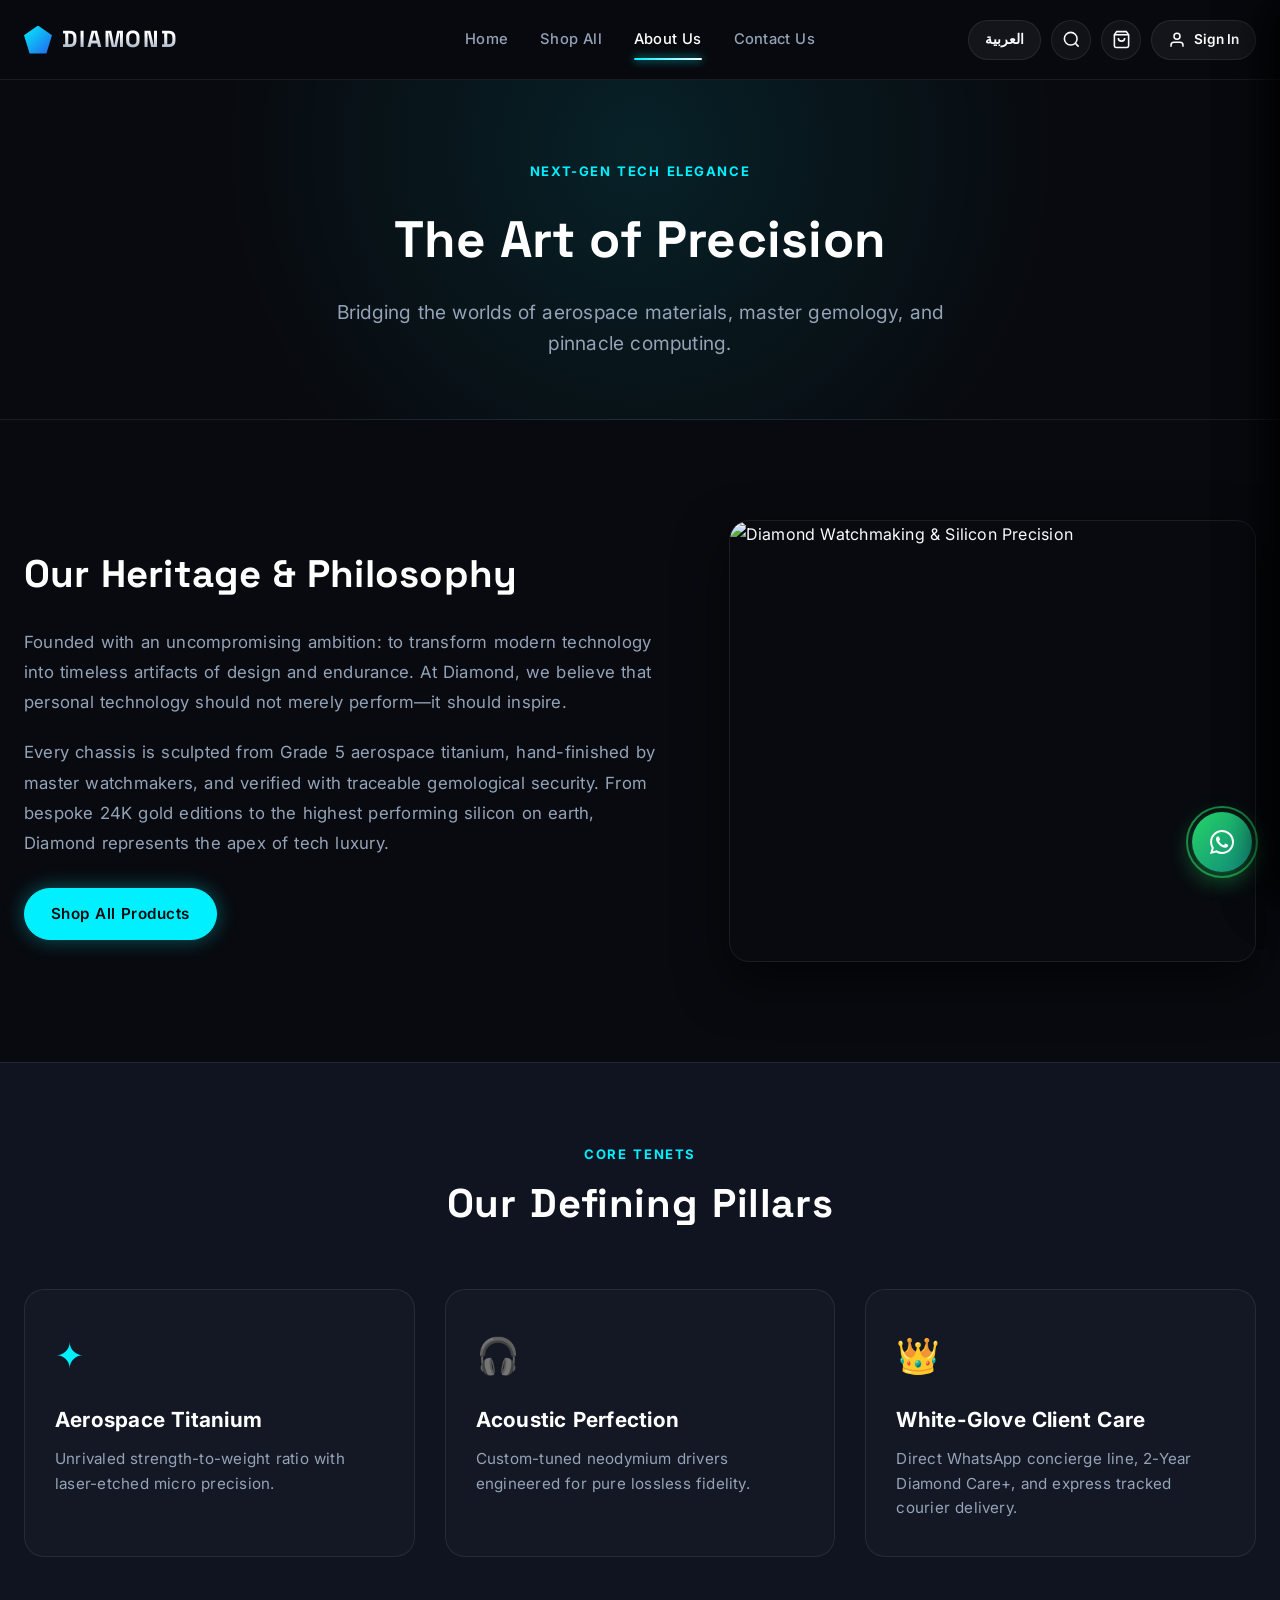
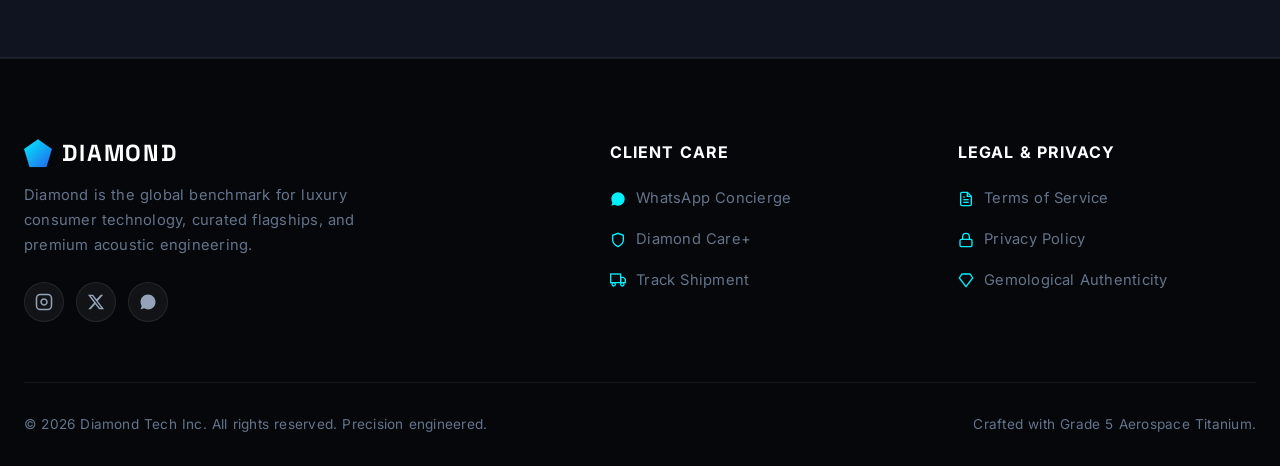
==== commit a102de04: "changes" ====
--- a/about.html
+++ b/about.html
@@ -159,11 +159,6 @@
           <svg width="19" height="19" viewBox="0 0 24 24" fill="none" stroke="currentColor" stroke-width="2"><circle cx="11" cy="11" r="8"></circle><line x1="21" y1="21" x2="16.65" y2="16.65"></line></svg>
         </button>
 
-        <button type="button" class="nav-icon-btn btn-wishlist-nav-trigger" aria-label="Wishlist">
-          <svg width="19" height="19" viewBox="0 0 24 24" fill="none" stroke="currentColor" stroke-width="2"><path d="M20.84 4.61a5.5 5.5 0 0 0-7.78 0L12 5.67l-1.06-1.06a5.5 5.5 0 0 0-7.78 7.78l1.06 1.06L12 21.23l7.78-7.78 1.06-1.06a5.5 5.5 0 0 0 0-7.78z"></path></svg>
-          <span class="wishlist-count-badge" style="display:none;">0</span>
-        </button>
-
         <button type="button" class="nav-icon-btn btn-cart-trigger" aria-label="Shopping Cart">
           <svg width="19" height="19" viewBox="0 0 24 24" fill="none" stroke="currentColor" stroke-width="2"><path d="M6 2L3 6v14a2 2 0 0 0 2 2h14a2 2 0 0 0 2-2V6l-3-4z"></path><line x1="3" y1="6" x2="21" y2="6"></line><path d="M16 10a4 4 0 0 1-8 0"></path></svg>
           <span class="cart-count-badge" style="display:none;">0</span>
@@ -190,6 +185,12 @@
     </div>
     <ul class="mobile-nav-links">
       <li>
+        <a href="#" class="btn-search-trigger">
+          <svg class="footer-link-icon" viewBox="0 0 24 24" fill="none" stroke="currentColor" stroke-width="2"><circle cx="11" cy="11" r="8"></circle><line x1="21" y1="21" x2="16.65" y2="16.65"></line></svg>
+          <span data-i18n="navSearch">Search</span>
+        </a>
+      </li>
+      <li>
         <a href="index.html">
           <svg class="footer-link-icon" viewBox="0 0 24 24" fill="none" stroke="currentColor" stroke-width="2"><path d="M3 9l9-7 9 7v11a2 2 0 0 1-2 2H5a2 2 0 0 1-2-2z"></path><polyline points="9 22 9 12 15 12 15 22"></polyline></svg>
           <span data-i18n="navHome">Home</span>
@@ -213,13 +214,8 @@
           <span data-i18n="navContact">Contact Us</span>
         </a>
       </li>
-      <li>
-        <a href="cart.html">
-          <svg class="footer-link-icon" viewBox="0 0 24 24" fill="none" stroke="currentColor" stroke-width="2"><path d="M6 2L3 6v14a2 2 0 0 0 2 2h14a2 2 0 0 0 2-2V6l-3-4z"></path><line x1="3" y1="6" x2="21" y2="6"></line><path d="M16 10a4 4 0 0 1-8 0"></path></svg>
-          <span data-i18n="navCart">Cart</span>
-        </a>
-      </li>
     </ul>
+    <div class="drawer-auth-container auth-drawer-container"></div>
   </div>
 
   <main class="main-content">
@@ -259,7 +255,7 @@
     <section class="pillars-section">
       <div class="container">
         <div class="section-header">
-          <span class="section-tag">Core Tenets</span>
+          <span class="section-tag" data-i18n="aboutCoreTenets">Core Tenets</span>
           <h2 class="section-title" data-i18n="aboutPillarsTitle">Our Defining Pillars</h2>
         </div>
 
@@ -279,7 +275,7 @@
           <div class="pillar-card">
             <div class="pillar-icon">👑</div>
             <h3 data-i18n="aboutPillar3">White-Glove Client Care</h3>
-            <p data-i18n="aboutPillar3Desc">Direct WhatsApp concierge line, 2-Year Diamond Care+, and armored courier service.</p>
+            <p data-i18n="aboutPillar3Desc">Direct WhatsApp concierge line, 2-Year Diamond Care+, and express tracked courier delivery.</p>
           </div>
         </div>
       </div>
@@ -312,42 +308,6 @@
         </div>
 
         <div class="footer-links-col">
-          <h4 class="footer-col-title" data-i18n="footerNavQuick">Quick Navigation</h4>
-          <ul class="footer-links-list">
-            <li>
-              <a href="index.html">
-                <svg class="footer-link-icon" viewBox="0 0 24 24" fill="none" stroke="currentColor" stroke-width="2"><path d="M3 9l9-7 9 7v11a2 2 0 0 1-2 2H5a2 2 0 0 1-2-2z"></path><polyline points="9 22 9 12 15 12 15 22"></polyline></svg>
-                <span data-i18n="navHome">Home</span>
-              </a>
-            </li>
-            <li>
-              <a href="shop.html">
-                <svg class="footer-link-icon" viewBox="0 0 24 24" fill="none" stroke="currentColor" stroke-width="2"><rect x="2" y="7" width="20" height="14" rx="2" ry="2"></rect><path d="M16 21V5a2 2 0 0 0-2-2h-4a2 2 0 0 0-2 2v16"></path></svg>
-                <span data-i18n="navShop">Shop All</span>
-              </a>
-            </li>
-            <li>
-              <a href="about.html" class="is-active">
-                <svg class="footer-link-icon" viewBox="0 0 24 24" fill="none" stroke="currentColor" stroke-width="2"><circle cx="12" cy="12" r="10"></circle><line x1="12" y1="16" x2="12" y2="12"></line><line x1="12" y1="8" x2="12.01" y2="8"></line></svg>
-                <span data-i18n="navAbout">About Us</span>
-              </a>
-            </li>
-            <li>
-              <a href="contact.html">
-                <svg class="footer-link-icon" viewBox="0 0 24 24" fill="none" stroke="currentColor" stroke-width="2"><path d="M22 16.92v3a2 2 0 0 1-2.18 2 19.79 19.79 0 0 1-8.63-3.07 19.5 19.5 0 0 1-6-6 19.79 19.79 0 0 1-3.07-8.67A2 2 0 0 1 4.11 2h3a2 2 0 0 1 2 1.72 12.84 12.84 0 0 0 .7 2.81 2 2 0 0 1-.45 2.11L8.09 9.91a16 16 0 0 0 6 6l1.27-1.27a2 2 0 0 1 2.11-.45 12.84 12.84 0 0 0 2.81.7A2 2 0 0 1 22 16.92z"></path></svg>
-                <span data-i18n="navContact">Contact Us</span>
-              </a>
-            </li>
-            <li>
-              <a href="cart.html">
-                <svg class="footer-link-icon" viewBox="0 0 24 24" fill="none" stroke="currentColor" stroke-width="2"><path d="M6 2L3 6v14a2 2 0 0 0 2 2h14a2 2 0 0 0 2-2V6l-3-4z"></path><line x1="3" y1="6" x2="21" y2="6"></line><path d="M16 10a4 4 0 0 1-8 0"></path></svg>
-                <span data-i18n="navCart">Cart</span>
-              </a>
-            </li>
-          </ul>
-        </div>
-
-        <div class="footer-links-col">
           <h4 class="footer-col-title" data-i18n="footerNavSupport">Client Care</h4>
           <ul class="footer-links-list">
             <li>
@@ -398,7 +358,7 @@
 
       <div class="footer-bottom">
         <div data-i18n="footerCopyright">© 2026 Diamond Tech Inc. All rights reserved. Precision engineered.</div>
-        <div>Crafted with Grade 5 Aerospace Titanium.</div>
+        <div data-i18n="aboutFooterCrafted">Crafted with Grade 5 Aerospace Titanium.</div>
       </div>
     </div>
   </footer>
--- a/css/style.css
+++ b/css/style.css
@@ -200,6 +200,7 @@
 
 .brand-name-text {
   background: linear-gradient(180deg, #ffffff 30%, #94a3b8 100%);
+  background-clip: text;
   -webkit-background-clip: text;
   -webkit-text-fill-color: transparent;
 }
@@ -355,10 +356,50 @@
   border-radius: var(--radius-sm);
   align-items: center;
   justify-content: center;
+  background: rgba(0, 240, 255, 0.08);
+  border: 1px solid rgba(0, 240, 255, 0.25);
+  color: #fff;
+  cursor: pointer;
+  transition: all var(--transition-fast);
+}
+
+.mobile-menu-toggle:hover {
+  background: rgba(0, 240, 255, 0.18);
+  border-color: var(--accent-cyan);
+  color: var(--accent-cyan);
+  box-shadow: 0 0 14px rgba(0, 240, 255, 0.3);
+}
+
+/* Mobile Drawer Search Bar */
+.mobile-drawer-search-bar {
+  display: flex;
+  align-items: center;
+  gap: 12px;
+  margin: 16px 20px 20px;
+  padding: 13px 18px;
+  border-radius: var(--radius-md);
   background: rgba(255, 255, 255, 0.05);
   border: 1px solid var(--border-subtle);
-  color: #fff;
+  color: var(--text-muted);
+  font-size: 0.92rem;
   cursor: pointer;
+  transition: all var(--transition-fast);
+}
+
+.mobile-drawer-search-bar:hover {
+  background: rgba(255, 255, 255, 0.09);
+  border-color: var(--accent-cyan);
+  color: #fff;
+  box-shadow: 0 0 15px rgba(0, 240, 255, 0.15);
+}
+
+.mobile-drawer-search-bar svg {
+  color: var(--accent-cyan);
+  flex-shrink: 0;
+}
+
+html[dir="rtl"] .mobile-drawer-search-bar {
+  text-align: right;
 }
 
 /* Hero Section */
@@ -432,6 +473,7 @@
   word-spacing: 0.08em;
   margin-bottom: 24px;
   background: linear-gradient(180deg, #ffffff 40%, #94a3b8 100%);
+  background-clip: text;
   -webkit-background-clip: text;
   -webkit-text-fill-color: transparent;
 }
@@ -969,7 +1011,7 @@
   background: var(--bg-surface);
   border: 1px solid var(--border-subtle);
   border-radius: var(--radius-lg);
-  padding: 24px;
+  padding: 24px 24px 80px 24px;
   display: flex;
   flex-direction: column;
   gap: 24px;
@@ -1051,10 +1093,41 @@
   transform: translateX(-4px);
 }
 
-.filter-radio-label > span:first-child, .filter-checkbox-label > span:first-child {
-  display: flex;
-  align-items: center;
-  gap: 10px;
+.filter-radio-label > span:first-child, .filter-checkbox-label > span:first-child, .filter-label-left {
+  display: flex;
+  align-items: center;
+  gap: 12px;
+}
+
+.condition-text-block {
+  display: flex;
+  flex-direction: column;
+  gap: 2px;
+  text-align: left;
+}
+
+html[dir="rtl"] .condition-text-block {
+  text-align: right;
+}
+
+.condition-main-name {
+  font-size: 0.88rem;
+  font-weight: 600;
+  color: #fff;
+  line-height: 1.25;
+  white-space: nowrap;
+}
+
+.condition-sub-bracket {
+  font-size: 0.74rem;
+  color: var(--text-muted);
+  line-height: 1.2;
+  letter-spacing: 0.02em;
+  white-space: nowrap;
+}
+
+.filter-radio-label:has(input:checked) .condition-sub-bracket {
+  color: rgba(0, 240, 255, 0.8);
 }
 
 /* Custom styled luxury radio input (replaces default browser radio circle) */
@@ -1204,24 +1277,54 @@
 }
 
 .sort-select {
-  padding: 8px 14px;
-  border-radius: var(--radius-sm);
-  background: rgba(255, 255, 255, 0.05);
+  appearance: none;
+  -webkit-appearance: none;
+  -moz-appearance: none;
+  padding: 9px 38px 9px 16px;
+  border-radius: 8px;
+  background-color: rgba(255, 255, 255, 0.05);
+  background-image: url("data:image/svg+xml,%3Csvg xmlns='http://www.w3.org/2000/svg' width='16' height='16' viewBox='0 0 24 24' fill='none' stroke='%2300f0ff' stroke-width='2.2' stroke-linecap='round' stroke-linejoin='round'%3E%3Cpolyline points='6 9 12 15 18 9'%3E%3C/polyline%3E%3C/svg%3E");
+  background-repeat: no-repeat;
+  background-position: right 14px center;
+  background-size: 14px 14px;
   border: 1px solid var(--border-subtle);
   color: #fff;
-  font-size: 0.88rem;
+  font-size: 0.9rem;
+  font-weight: 500;
   cursor: pointer;
+  outline: none;
+  transition: all var(--transition-fast);
+}
+
+.sort-select:hover, .sort-select:focus {
+  border-color: var(--accent-cyan);
+  background-color: rgba(255, 255, 255, 0.08);
+  box-shadow: 0 0 16px rgba(0, 240, 255, 0.2);
 }
 
 .sort-select option {
   background: #101420;
   color: #fff;
+  padding: 10px;
+}
+
+html[dir="rtl"] .sort-select,
+body.rtl-layout .sort-select {
+  padding: 9px 16px 9px 38px;
+  background-position: left 14px center;
+  text-align: right;
 }
 
 .view-toggle-btns {
   display: flex;
   gap: 6px;
   margin-left: 8px;
+}
+
+html[dir="rtl"] .view-toggle-btns,
+body.rtl-layout .view-toggle-btns {
+  margin-left: 0;
+  margin-right: 8px;
 }
 
 .btn-view-mode {
@@ -1296,8 +1399,17 @@
 }
 
 .shop-products-grid.list-view .product-card-img-wrap {
-  width: 240px;
-  height: auto;
+  width: 290px;
+  min-width: 290px;
+  height: 100%;
+  min-height: 280px;
+  padding: 0;
+}
+
+.shop-products-grid.list-view .product-card-img {
+  width: 100%;
+  height: 100%;
+  object-fit: cover;
 }
 
 .catalog-no-results {
@@ -1376,14 +1488,17 @@
   display: flex;
   align-items: center;
   justify-content: center;
-  padding: 40px;
+  padding: 0;
   overflow: hidden;
   box-shadow: var(--shadow-md);
 }
 
 .gallery-main-view img {
+  width: 100%;
+  height: 100%;
   max-height: 100%;
-  object-fit: contain;
+  object-fit: cover;
+  object-position: center;
   transition: transform var(--transition-slow);
 }
 
@@ -2163,7 +2278,7 @@
 
 .footer-top-grid {
   display: grid;
-  grid-template-columns: 1.5fr 1fr 1fr 1fr;
+  grid-template-columns: 1.8fr 1fr 1fr;
   gap: 50px;
   margin-bottom: 60px;
 }
@@ -2400,6 +2515,46 @@
 }
 
 @media (max-width: 992px) {
+  .navbar-inner {
+    display: flex;
+    justify-content: space-between;
+    align-items: center;
+    width: 100%;
+  }
+  .nav-links, .nav-menu {
+    display: none !important;
+  }
+  .nav-actions {
+    display: flex;
+    align-items: center;
+    gap: 8px;
+    flex-shrink: 0;
+  }
+  .nav-actions .btn-search-trigger {
+    display: none !important;
+  }
+  .nav-actions .auth-nav-container {
+    display: none !important;
+  }
+  .mobile-menu-toggle {
+    display: flex !important;
+    width: 40px;
+    height: 40px;
+    border-radius: var(--radius-sm);
+    background: rgba(0, 240, 255, 0.1);
+    border: 1px solid rgba(0, 240, 255, 0.35);
+    color: #fff;
+    align-items: center;
+    justify-content: center;
+    flex-shrink: 0;
+    cursor: pointer;
+  }
+  .mobile-menu-toggle:hover {
+    background: rgba(0, 240, 255, 0.2);
+    border-color: var(--accent-cyan);
+    color: var(--accent-cyan);
+    box-shadow: 0 0 12px rgba(0, 240, 255, 0.3);
+  }
   .hero-grid {
     grid-template-columns: 1fr;
     text-align: center;
@@ -2447,12 +2602,53 @@
   .navbar-inner {
     display: flex;
     justify-content: space-between;
+    align-items: center;
+    width: 100%;
   }
   .nav-links, .nav-menu {
-    display: none;
+    display: none !important;
+  }
+  .nav-actions {
+    display: flex;
+    align-items: center;
+    gap: 8px;
+    flex-shrink: 0;
+  }
+  .nav-actions .btn-search-trigger {
+    display: none !important;
+  }
+  .nav-actions .auth-nav-container {
+    display: none !important;
   }
   .mobile-menu-toggle {
-    display: flex;
+    display: flex !important;
+    width: 40px;
+    height: 40px;
+    border-radius: var(--radius-sm);
+    background: rgba(0, 240, 255, 0.1);
+    border: 1px solid rgba(0, 240, 255, 0.35);
+    color: #fff;
+    align-items: center;
+    justify-content: center;
+    flex-shrink: 0;
+    cursor: pointer;
+  }
+  .mobile-menu-toggle:hover {
+    background: rgba(0, 240, 255, 0.2);
+    border-color: var(--accent-cyan);
+    color: var(--accent-cyan);
+    box-shadow: 0 0 12px rgba(0, 240, 255, 0.3);
+  }
+  .btn-lang-toggle {
+    height: 38px;
+    padding: 0 12px;
+    font-size: 0.82rem;
+    flex-shrink: 0;
+  }
+  .nav-icon-btn {
+    width: 38px;
+    height: 38px;
+    flex-shrink: 0;
   }
   .hero-title {
     font-size: 2.5rem;
@@ -2498,7 +2694,7 @@
   }
   .shop-products-grid.list-view .product-card-img-wrap {
     width: 100%;
-    height: 240px;
+    height: 290px;
   }
 }
 
@@ -2569,12 +2765,42 @@
     font-size: 0.68rem;
     padding: 3px 7px;
   }
-  .navbar-actions {
-    gap: 8px;
+  .nav-actions {
+    gap: 6px;
   }
   .btn-lang-toggle {
-    padding: 5px 8px;
+    height: 36px;
+    padding: 0 10px;
     font-size: 0.78rem;
   }
-}
-
+  .nav-icon-btn {
+    width: 36px;
+    height: 36px;
+  }
+  .mobile-menu-toggle {
+    width: 36px !important;
+    height: 36px !important;
+  }
+  .brand-logo {
+    font-size: 1.25rem;
+    gap: 6px;
+  }
+  .diamond-gem-icon {
+    width: 20px;
+    height: 20px;
+  }
+}
+
+/* Phone number BiDi Isolation */
+.phone-val, [dir="ltr"] {
+  direction: ltr !important;
+  unicode-bidi: isolate !important;
+}
+
+html[dir="rtl"] .phone-val,
+body.rtl-layout .phone-val {
+  direction: ltr !important;
+  unicode-bidi: isolate !important;
+  display: inline-block;
+}
+
--- a/css/components.css
+++ b/css/components.css
@@ -181,12 +181,12 @@
 
 .product-card-top {
   position: absolute;
-  top: 14px;
-  right: 14px;
+  top: 12px;
+  right: 12px;
   display: flex;
   justify-content: flex-end;
   align-items: center;
-  z-index: 10;
+  z-index: 25;
   pointer-events: none;
 }
 
@@ -196,7 +196,7 @@
 
 html[dir="rtl"] .product-card-top {
   right: auto;
-  left: 14px;
+  left: 12px;
   justify-content: flex-start;
 }
 
@@ -245,15 +245,15 @@
   width: 38px;
   height: 38px;
   border-radius: 50%;
-  background: rgba(16, 20, 32, 0.85);
-  backdrop-filter: blur(12px);
-  -webkit-backdrop-filter: blur(12px);
-  border: 1px solid var(--border-subtle);
+  background: rgba(8, 10, 15, 0.9);
+  backdrop-filter: blur(16px);
+  -webkit-backdrop-filter: blur(16px);
+  border: 1px solid rgba(255, 255, 255, 0.15);
   display: flex;
   align-items: center;
   justify-content: center;
   color: var(--text-secondary);
-  box-shadow: 0 4px 14px rgba(0, 0, 0, 0.4);
+  box-shadow: 0 4px 16px rgba(0, 0, 0, 0.6);
   transition: all 0.35s cubic-bezier(0.34, 1.56, 0.64, 1);
   pointer-events: auto;
 }
@@ -261,14 +261,14 @@
 .btn-wishlist-toggle:hover {
   color: #ef4444;
   border-color: rgba(239, 68, 68, 0.5);
-  background: rgba(239, 68, 68, 0.15);
-  transform: scale(1.1);
+  background: rgba(239, 68, 68, 0.2);
+  transform: scale(1.12);
 }
 
 .btn-wishlist-toggle.is-active {
   color: #ef4444;
   border-color: rgba(239, 68, 68, 0.6);
-  background: rgba(239, 68, 68, 0.2);
+  background: rgba(239, 68, 68, 0.25);
   transform: scale(1.05);
 }
 
@@ -278,28 +278,32 @@
 
 .product-card-img-wrap {
   width: 100%;
-  height: 250px;
-  background: radial-gradient(circle at 50% 50%, rgba(255, 255, 255, 0.03) 0%, rgba(16, 20, 32, 0.5) 100%);
+  height: 290px;
+  background: #080a0f;
   display: flex;
   align-items: center;
   justify-content: center;
-  padding: 32px 24px 16px 24px;
+  padding: 0;
   overflow: hidden;
   position: relative;
 }
 
 .product-card-img {
-  height: 190px;
-  max-height: 190px;
   width: 100%;
+  height: 100%;
   max-width: 100%;
-  object-fit: contain;
-  transition: transform 0.5s cubic-bezier(0.16, 1, 0.3, 1), filter 0.3s ease;
+  max-height: 100%;
+  margin: 0;
+  object-fit: cover;
+  object-position: center;
+  display: block;
+  filter: drop-shadow(0 4px 18px rgba(0, 0, 0, 0.45));
+  transition: transform 0.65s cubic-bezier(0.16, 1, 0.3, 1), filter 0.4s ease;
 }
 
 .product-card:hover .product-card-img {
-  transform: scale(1.06) translateY(-2px);
-  filter: drop-shadow(0 12px 24px rgba(0, 0, 0, 0.55));
+  transform: scale(1.08);
+  filter: drop-shadow(0 12px 28px rgba(0, 0, 0, 0.65)) brightness(1.06);
 }
 
 .product-card-body {
@@ -350,6 +354,7 @@
   line-height: 1.4;
   margin-bottom: 14px;
   display: -webkit-box;
+  line-clamp: 2;
   -webkit-line-clamp: 2;
   -webkit-box-orient: vertical;
   overflow: hidden;
@@ -497,8 +502,8 @@
 /* Search Modal Card */
 .search-modal-card {
   position: relative;
-  width: 100%;
-  max-width: 680px;
+  width: 96%;
+  max-width: 880px;
   background: var(--bg-surface);
   border: 1px solid var(--border-subtle);
   border-radius: var(--radius-lg);
@@ -516,28 +521,100 @@
 .search-modal-header {
   display: flex;
   align-items: center;
-  padding: 20px 24px;
+  padding: 16px 14px 16px 20px;
   border-bottom: 1px solid var(--border-subtle);
-  gap: 16px;
+  gap: 14px;
+  background: var(--bg-surface);
+}
+
+html[dir="rtl"] .search-modal-header {
+  padding: 16px 20px 16px 14px;
+}
+
+.search-input-icon-wrap {
+  display: flex;
+  align-items: center;
+  justify-content: center;
   color: var(--accent-cyan);
+  flex-shrink: 0;
 }
 
 .search-modal-input {
   flex: 1;
   font-size: 1.15rem;
-  color: #fff;
+  font-weight: 500;
+  color: #fff;
+  background: transparent;
+  border: none;
+  outline: none;
+  padding: 8px 6px;
+  min-width: 0;
+  font-family: inherit;
+}
+
+.btn-close-search {
+  position: static !important;
+  width: 36px;
+  height: 36px;
+  border-radius: 50%;
+  background: rgba(255, 255, 255, 0.06);
+  border: 1px solid var(--border-subtle);
+  color: var(--text-secondary);
+  font-size: 1.4rem;
+  display: flex;
+  align-items: center;
+  justify-content: center;
+  cursor: pointer;
+  transition: all var(--transition-fast);
+  flex-shrink: 0;
+  margin-inline-start: auto;
+  margin-inline-end: -2px;
+}
+
+.btn-close-search:hover {
+  background: rgba(255, 255, 255, 0.15);
+  color: #fff;
+  transform: rotate(90deg);
 }
 
 .search-modal-body {
-  max-height: 480px;
+  max-height: 520px;
   overflow-y: auto;
-  padding: 12px;
-}
-
+  padding: 16px 20px;
+}
+
+.search-results-header-row {
+  display: flex;
+  align-items: center;
+  justify-content: space-between;
+  margin-bottom: 12px;
+  padding: 0 4px;
+}
+
+.search-section-header {
+  font-size: 0.8rem;
+  font-weight: 700;
+  text-transform: uppercase;
+  letter-spacing: 0.08em;
+  color: var(--accent-cyan);
+}
+
+.search-view-all-link {
+  font-size: 0.82rem;
+  font-weight: 600;
+  color: var(--text-secondary);
+  transition: color var(--transition-fast);
+}
+
+.search-view-all-link:hover {
+  color: #fff;
+}
+
+.search-items-wrapper,
 .search-results-list {
   display: flex;
   flex-direction: column;
-  gap: 8px;
+  gap: 6px;
 }
 
 .search-result-item {
@@ -572,6 +649,7 @@
 
 .search-item-details {
   flex: 1;
+  min-width: 0;
 }
 
 .search-item-brand {
@@ -582,9 +660,12 @@
 }
 
 .search-item-title {
-  font-size: 0.98rem;
+  font-size: 1rem;
   font-weight: 600;
   color: #fff;
+  white-space: nowrap;
+  overflow: hidden;
+  text-overflow: ellipsis;
 }
 
 .search-item-tagline {
@@ -593,18 +674,26 @@
   white-space: nowrap;
   overflow: hidden;
   text-overflow: ellipsis;
-  max-width: 320px;
+  max-width: 100%;
 }
 
 .search-item-pricing {
   text-align: right;
+  flex-shrink: 0;
+  white-space: nowrap;
+  margin-inline-start: 12px;
+}
+
+html[dir="rtl"] .search-item-pricing {
+  text-align: left;
 }
 
 .search-item-price {
-  font-size: 1.05rem;
+  font-size: 1.1rem;
   font-weight: 700;
   color: var(--accent-cyan);
   display: block;
+  white-space: nowrap;
 }
 
 .search-empty-state {
@@ -638,31 +727,41 @@
 }
 
 .quickview-gallery {
-  background: rgba(0, 0, 0, 0.3);
-  padding: 36px;
+  background: rgba(0, 0, 0, 0.4);
+  padding: 0;
   display: flex;
   flex-direction: column;
   align-items: center;
-  justify-content: center;
+  justify-content: space-between;
+  overflow: hidden;
+  position: relative;
 }
 
 .quickview-main-image {
   width: 100%;
-  height: 320px;
+  height: 380px;
   display: flex;
   align-items: center;
   justify-content: center;
-  margin-bottom: 20px;
+  margin-bottom: 0;
+  overflow: hidden;
 }
 
 .quickview-main-image img {
+  width: 100%;
+  height: 100%;
   max-height: 100%;
-  object-fit: contain;
+  object-fit: cover;
+  object-position: center;
 }
 
 .quickview-thumbs {
   display: flex;
   gap: 10px;
+  padding: 16px;
+  width: 100%;
+  justify-content: center;
+  background: rgba(0, 0, 0, 0.3);
 }
 
 .qv-thumb {
@@ -1952,6 +2051,87 @@
   color: #fff;
 }
 
+/* Mobile Drawer Auth Section */
+.drawer-auth-container {
+  margin-top: auto;
+  padding-top: 24px;
+  border-top: 1px solid var(--border-subtle);
+}
+
+.drawer-user-card {
+  display: flex;
+  flex-direction: column;
+  gap: 14px;
+}
+
+.drawer-user-info {
+  display: flex;
+  align-items: center;
+  gap: 12px;
+}
+
+.drawer-user-name {
+  font-weight: 700;
+  color: #fff;
+  font-size: 0.95rem;
+}
+
+.drawer-user-email {
+  font-size: 0.78rem;
+  color: var(--text-muted);
+}
+
+.drawer-user-actions {
+  display: flex;
+  flex-direction: column;
+  gap: 8px;
+}
+
+.drawer-user-btn {
+  display: flex;
+  align-items: center;
+  gap: 10px;
+  padding: 10px 14px;
+  border-radius: var(--radius-sm);
+  background: rgba(255, 255, 255, 0.04);
+  border: 1px solid var(--border-subtle);
+  color: var(--text-primary);
+  font-size: 0.88rem;
+  font-weight: 600;
+  cursor: pointer;
+  transition: all var(--transition-fast);
+  width: 100%;
+  text-align: left;
+}
+
+html[dir="rtl"] .drawer-user-btn {
+  text-align: right;
+}
+
+.drawer-user-btn:hover {
+  background: rgba(255, 255, 255, 0.08);
+  border-color: var(--accent-cyan);
+  color: var(--accent-cyan);
+}
+
+.drawer-user-btn svg {
+  color: var(--accent-cyan);
+  flex-shrink: 0;
+}
+
+.btn-logout-drawer {
+  color: #ef4444 !important;
+}
+
+.btn-logout-drawer svg {
+  color: #ef4444 !important;
+}
+
+.btn-logout-drawer:hover {
+  border-color: rgba(239, 68, 68, 0.4) !important;
+  background: rgba(239, 68, 68, 0.1) !important;
+}
+
 /* ==========================================================================
    ADVANCED RESPONSIVENESS & RTL DRAWER OPTIMIZATIONS
    ========================================================================== */
@@ -1993,9 +2173,19 @@
 }
 
 html[dir="rtl"] .diamond-whatsapp-widget {
-  right: auto;
-  left: 28px;
-  align-items: flex-start;
+  right: 24px !important;
+  left: auto !important;
+  bottom: 24px !important;
+  align-items: flex-end !important;
+}
+
+html[dir="rtl"] .whatsapp-bubble-tooltip {
+  text-align: right;
+}
+
+html[dir="rtl"] .tooltip-header {
+  flex-direction: row-reverse;
+  justify-content: flex-end;
 }
 
 /* Responsive Overrides (< 768px Tablet & Mobile) */
@@ -2049,6 +2239,61 @@
   }
 }
 
+/* Responsive Overrides (<= 768px Mobile & Tablet) */
+@media (max-width: 768px) {
+  .diamond-modal-container {
+    padding: 12px 6px;
+  }
+
+  .search-modal-card {
+    width: 100%;
+    max-width: 100%;
+    max-height: 86vh;
+    border-radius: var(--radius-md);
+  }
+
+  .search-modal-header {
+    padding: 14px 10px 14px 14px;
+    gap: 10px;
+  }
+
+  html[dir="rtl"] .search-modal-header {
+    padding: 14px 14px 14px 10px;
+  }
+
+  .search-modal-body {
+    padding: 10px 6px;
+    max-height: calc(86vh - 65px);
+  }
+
+  .search-result-item {
+    padding: 10px 8px;
+    gap: 10px;
+  }
+
+  .search-item-img {
+    width: 44px;
+    height: 44px;
+  }
+
+  .search-item-title {
+    font-size: 0.92rem;
+  }
+
+  .search-item-tagline {
+    font-size: 0.75rem;
+    max-width: 100%;
+  }
+
+  .search-item-pricing {
+    margin-inline-start: 6px;
+  }
+
+  .search-item-price {
+    font-size: 1rem;
+  }
+}
+
 /* Responsive Overrides (< 480px Compact Mobile Screens) */
 @media (max-width: 480px) {
   .phone-input-group {
@@ -2072,13 +2317,19 @@
     font-size: 0.88rem;
   }
 
+  .diamond-modal-container {
+    padding: 8px 4px;
+  }
+
   .search-modal-card {
-    width: 95%;
-    max-height: 80vh;
-  }
-
-  .search-item-tagline {
-    max-width: 150px;
+    width: 100%;
+    max-width: 100%;
+    max-height: 88vh;
+  }
+
+  .search-results-header-row {
+    margin-bottom: 8px;
+    padding: 0 2px;
   }
 
   .diamond-toast-container {
@@ -2101,14 +2352,12 @@
     font-size: 0.85rem;
   }
 
-  .diamond-whatsapp-widget {
-    bottom: 16px;
-    right: 16px;
-  }
-
+  .diamond-whatsapp-widget,
   html[dir="rtl"] .diamond-whatsapp-widget {
-    bottom: 16px;
-    left: 16px;
+    bottom: 16px !important;
+    right: 16px !important;
+    left: auto !important;
+    align-items: flex-end !important;
   }
 
   .btn-whatsapp-floating {
--- a/css/rtl.css
+++ b/css/rtl.css
@@ -55,9 +55,19 @@
 
 /* Floating WhatsApp Widget */
 html[dir="rtl"] .diamond-whatsapp-widget {
-  right: auto;
-  left: 28px;
-  align-items: flex-start;
+  right: 24px !important;
+  left: auto !important;
+  bottom: 24px !important;
+  align-items: flex-end !important;
+}
+
+html[dir="rtl"] .whatsapp-bubble-tooltip {
+  text-align: right;
+}
+
+html[dir="rtl"] .tooltip-header {
+  flex-direction: row-reverse;
+  justify-content: flex-end;
 }
 
 /* Toast container position */
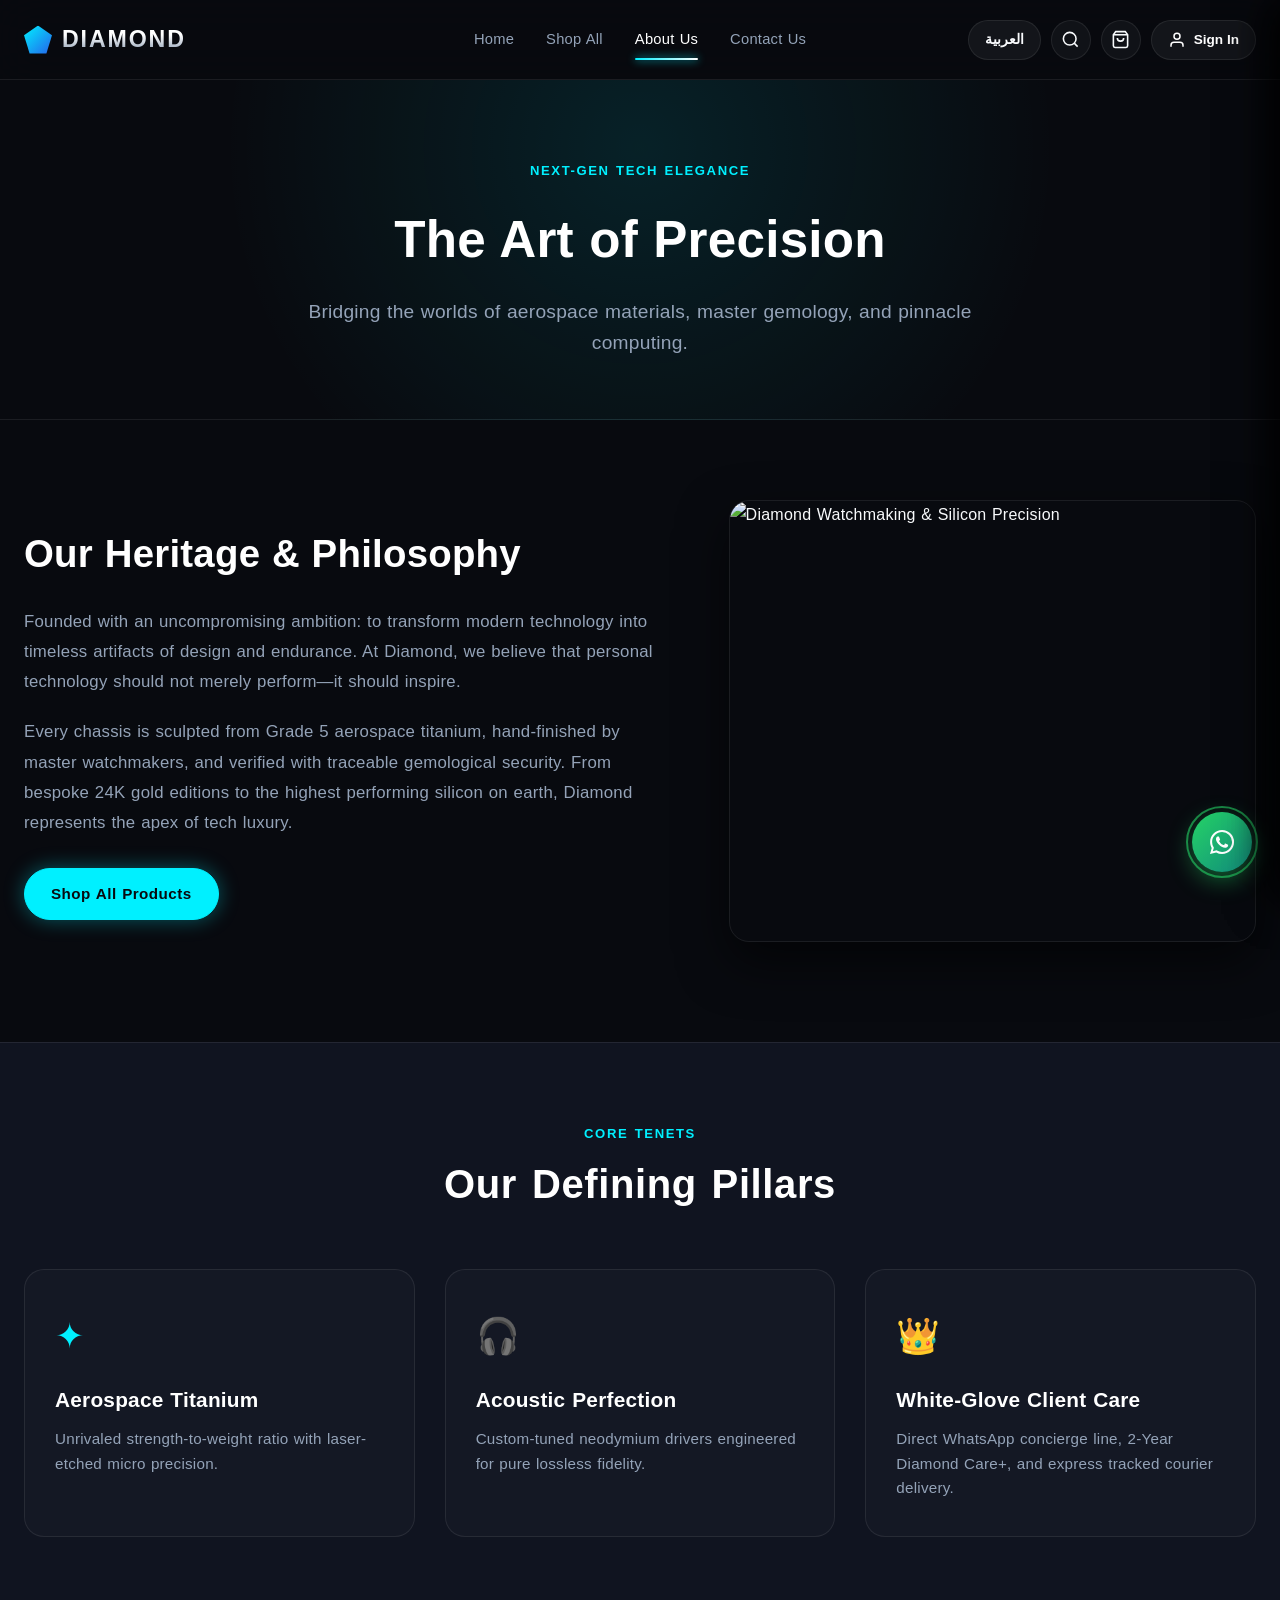
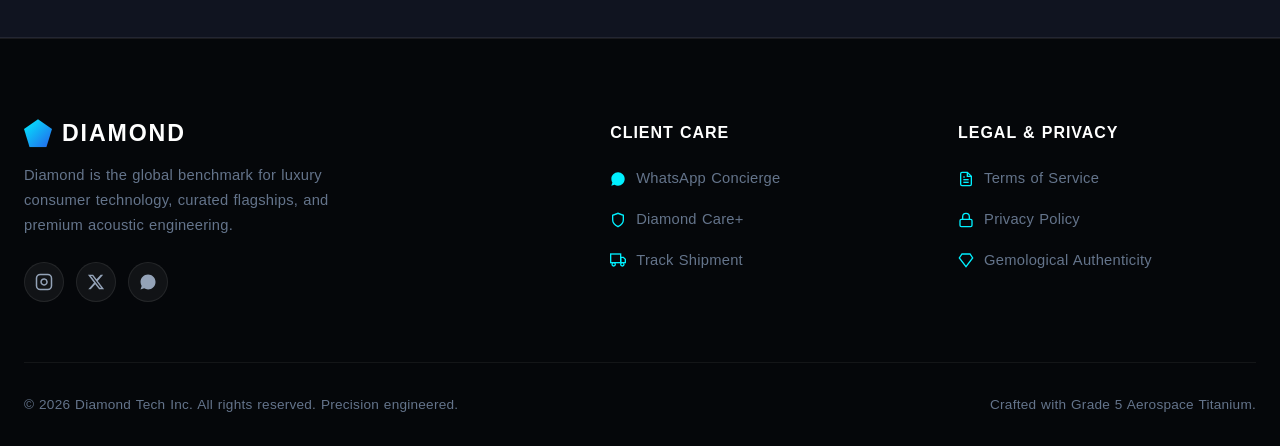
==== commit 2f87cacb: "changes m" ====
--- a/about.html
+++ b/about.html
@@ -3,133 +3,35 @@
 <head>
   <meta charset="UTF-8">
   <meta name="viewport" content="width=device-width, initial-scale=1.0">
-  <title>About Us — The Story & Heritage of Diamond</title>
+  <meta http-equiv="Content-Security-Policy" content="default-src 'self'; script-src 'self'; style-src 'self' 'unsafe-inline' https://fonts.googleapis.com; font-src 'self' https://fonts.gstatic.com data:; img-src 'self' data: https://images.unsplash.com https:; connect-src 'self' https:;">
+  <title>About Us — The Story & Heritage of Diamond Luxury Tech</title>
   <meta name="description" content="Discover Diamond - where aerospace titanium engineering meets master watchmaking craftsmanship and pure acoustic luxury.">
-  
+  <link rel="canonical" href="https://diamondtech.luxury/about.html">
+
+  <!-- Preconnect & High-Speed Font Delivery -->
+  <link rel="preconnect" href="https://fonts.googleapis.com">
+  <link rel="preconnect" href="https://fonts.gstatic.com" crossorigin>
+  <link href="https://fonts.googleapis.com/css2?family=Cairo:wght@300;400;500;600;700;800;900&family=Inter:wght@300;400;500;600;700;800;900&family=Space+Grotesk:wght@500;700;800&display=swap" rel="stylesheet">
+
+  <!-- Open Graph / Facebook -->
+  <meta property="og:type" content="website">
+  <meta property="og:url" content="https://diamondtech.luxury/about.html">
+  <meta property="og:title" content="About Us — The Story & Heritage of Diamond Luxury Tech">
+  <meta property="og:description" content="Discover Diamond - where aerospace titanium engineering meets master watchmaking craftsmanship.">
+  <meta property="og:image" content="https://images.unsplash.com/photo-1592750475338-74b7b21085ab?auto=format&fit=crop&w=1200&q=85">
+  <meta property="og:site_name" content="Diamond Luxury Tech">
+
+  <!-- Twitter / X -->
+  <meta name="twitter:card" content="summary_large_image">
+  <meta name="twitter:title" content="About Diamond Luxury Tech">
+  <meta name="twitter:description" content="Where aerospace titanium meets master craftsmanship.">
+  <meta name="twitter:image" content="https://images.unsplash.com/photo-1592750475338-74b7b21085ab?auto=format&fit=crop&w=1200&q=85">
+
   <link rel="icon" type="image/svg+xml" href="data:image/svg+xml,<svg xmlns='http://www.w3.org/2000/svg' viewBox='0 0 100 100'><polygon points='50,5 95,35 80,95 20,95 5,35' fill='%2300f0ff'/></svg>">
   
   <link rel="stylesheet" href="css/style.css">
   <link rel="stylesheet" href="css/components.css">
   <link rel="stylesheet" href="css/rtl.css">
-
-  <style>
-    .about-hero {
-      padding: 80px 0 60px;
-      text-align: center;
-      background: radial-gradient(circle at 50% 20%, rgba(0, 240, 255, 0.1) 0%, transparent 60%);
-      border-bottom: 1px solid var(--border-subtle);
-    }
-
-    .about-hero h1 {
-      font-family: var(--font-display);
-      font-size: 3.2rem;
-      font-weight: 800;
-      color: #fff;
-      margin-bottom: 14px;
-    }
-
-    .about-hero p {
-      font-size: 1.2rem;
-      color: var(--text-secondary);
-      max-width: 680px;
-      margin: 0 auto;
-      line-height: 1.6;
-    }
-
-    .about-story-section {
-      padding: 100px 0;
-    }
-
-    .story-grid {
-      display: grid;
-      grid-template-columns: 1.1fr 0.9fr;
-      gap: 60px;
-      align-items: center;
-    }
-
-    .story-text h2 {
-      font-family: var(--font-display);
-      font-size: 2.4rem;
-      color: #fff;
-      margin-bottom: 20px;
-    }
-
-    .story-text p {
-      font-size: 1.05rem;
-      color: var(--text-secondary);
-      line-height: 1.8;
-      margin-bottom: 20px;
-    }
-
-    .story-image-box {
-      border-radius: var(--radius-lg);
-      overflow: hidden;
-      border: 1px solid var(--border-subtle);
-      box-shadow: var(--shadow-lg);
-    }
-
-    .story-image-box img {
-      width: 100%;
-      height: 440px;
-      object-fit: cover;
-    }
-
-    /* Pillars */
-    .pillars-section {
-      padding: 80px 0 100px;
-      background: var(--bg-surface);
-      border-top: 1px solid var(--border-subtle);
-      border-bottom: 1px solid var(--border-subtle);
-    }
-
-    .pillars-grid {
-      display: grid;
-      grid-template-columns: repeat(3, 1fr);
-      gap: 30px;
-      margin-top: 50px;
-    }
-
-    .pillar-card {
-      background: rgba(255, 255, 255, 0.02);
-      border: 1px solid var(--border-subtle);
-      border-radius: var(--radius-lg);
-      padding: 36px 30px;
-      transition: all var(--transition-normal);
-    }
-
-    .pillar-card:hover {
-      border-color: var(--accent-cyan);
-      transform: translateY(-6px);
-      box-shadow: var(--shadow-cyan-glow);
-    }
-
-    .pillar-icon {
-      font-size: 2.2rem;
-      margin-bottom: 16px;
-      color: var(--accent-cyan);
-    }
-
-    .pillar-card h3 {
-      font-size: 1.3rem;
-      color: #fff;
-      margin-bottom: 10px;
-    }
-
-    .pillar-card p {
-      font-size: 0.95rem;
-      color: var(--text-secondary);
-      line-height: 1.6;
-    }
-
-    @media (max-width: 992px) {
-      .story-grid {
-        grid-template-columns: 1fr;
-      }
-      .pillars-grid {
-        grid-template-columns: 1fr;
-      }
-    }
-  </style>
 </head>
 <body>
 
@@ -335,19 +237,19 @@
           <h4 class="footer-col-title" data-i18n="footerNavLegal">Legal & Privacy</h4>
           <ul class="footer-links-list">
             <li>
-              <a href="#">
+              <a href="terms.html">
                 <svg class="footer-link-icon" viewBox="0 0 24 24" fill="none" stroke="currentColor" stroke-width="2"><path d="M14 2H6a2 2 0 0 0-2 2v16a2 2 0 0 0 2 2h12a2 2 0 0 0 2-2V8z"></path><polyline points="14 2 14 8 20 8"></polyline><line x1="16" y1="13" x2="8" y2="13"></line><line x1="16" y1="17" x2="8" y2="17"></line><polyline points="10 9 9 9 8 9"></polyline></svg>
                 <span data-i18n="footerTerms">Terms of Service</span>
               </a>
             </li>
             <li>
-              <a href="#">
+              <a href="privacy.html">
                 <svg class="footer-link-icon" viewBox="0 0 24 24" fill="none" stroke="currentColor" stroke-width="2"><rect x="3" y="11" width="18" height="11" rx="2" ry="2"></rect><path d="M7 11V7a5 5 0 0 1 10 0v4"></path></svg>
                 <span data-i18n="footerPrivacy">Privacy Policy</span>
               </a>
             </li>
             <li>
-              <a href="#">
+              <a href="authenticity.html">
                 <svg class="footer-link-icon" viewBox="0 0 24 24" fill="none" stroke="currentColor" stroke-width="2"><polygon points="6 3 18 3 22 9 12 22 2 9 6 3"></polygon></svg>
                 <span data-i18n="footerGemology">Gemological Authenticity</span>
               </a>
@@ -363,11 +265,11 @@
     </div>
   </footer>
 
-  <!-- Scripts -->
-  <script src="js/products.js"></script>
-  <script src="js/i18n.js"></script>
-  <script src="js/cart.js"></script>
-  <script src="js/auth.js"></script>
-  <script src="js/app.js"></script>
+  <!-- Deferred Scripts -->
+  <script src="js/products.js" defer></script>
+  <script src="js/i18n.js" defer></script>
+  <script src="js/cart.js" defer></script>
+  <script src="js/auth.js" defer></script>
+  <script src="js/app.js" defer></script>
 </body>
 </html>
--- a/css/style.css
+++ b/css/style.css
@@ -3,8 +3,6 @@
  * Typography: Inter (EN) & Cairo (AR)
  * Palette: Obsidian (#080a0f), Slate Surface (#101420), Electric Cyan (#00f0ff), Sapphire (#2563eb), Platinum (#f8fafc)
  */
-
-@import url('https://fonts.googleapis.com/css2?family=Cairo:wght@300;400;500;600;700;800;900&family=Inter:wght@300;400;500;600;700;800;900&family=Space+Grotesk:wght@500;700;800&display=swap');
 
 :root {
   /* Color Palette */
@@ -466,25 +464,27 @@
 
 .hero-title {
   font-family: var(--font-display);
-  font-size: 3.8rem;
+  font-size: clamp(2rem, 5.2vw, 3.8rem);
   font-weight: 800;
   line-height: 1.15;
-  letter-spacing: 0.01em;
-  word-spacing: 0.08em;
+  letter-spacing: -0.01em;
+  word-spacing: normal;
   margin-bottom: 24px;
   background: linear-gradient(180deg, #ffffff 40%, #94a3b8 100%);
   background-clip: text;
   -webkit-background-clip: text;
   -webkit-text-fill-color: transparent;
+  overflow-wrap: break-word;
+  word-break: normal;
 }
 
 .hero-subtitle {
-  font-size: 1.2rem;
+  font-size: clamp(0.95rem, 2vw, 1.2rem);
   color: var(--text-secondary);
   line-height: 1.75;
-  word-spacing: 0.04em;
   margin-bottom: 36px;
   max-width: 560px;
+  overflow-wrap: break-word;
 }
 
 .hero-cta-group {
@@ -564,10 +564,22 @@
   color: #fff;
 }
 
+.hero-device-subtitle {
+  font-size: 0.85rem;
+  color: var(--text-muted);
+}
+
 .hero-device-price {
   font-size: 1.35rem;
   font-weight: 800;
   color: var(--accent-cyan);
+}
+
+.newsletter-gem-icon {
+  font-size: 2rem;
+  color: var(--accent-cyan);
+  display: inline-block;
+  margin-bottom: 8px;
 }
 
 /* Section Header Shared */
@@ -2651,7 +2663,13 @@
     flex-shrink: 0;
   }
   .hero-title {
-    font-size: 2.5rem;
+    font-size: clamp(1.75rem, 6.2vw, 2.35rem);
+    line-height: 1.2;
+    letter-spacing: -0.01em;
+    word-spacing: normal;
+  }
+  .container {
+    padding: 0 16px;
   }
   .categories-grid, .products-grid {
     grid-template-columns: 1fr;
@@ -2699,32 +2717,52 @@
 }
 
 @media (max-width: 480px) {
+  .container {
+    padding: 0 14px;
+  }
   .hero-title {
-    font-size: 2.1rem;
-    line-height: 1.2;
+    font-size: clamp(1.55rem, 7.2vw, 1.95rem);
+    line-height: 1.22;
+    letter-spacing: -0.01em;
+    word-spacing: normal;
+    margin-bottom: 16px;
   }
   .hero-subtitle {
-    font-size: 0.95rem;
+    font-size: 0.92rem;
+    line-height: 1.6;
+    margin-bottom: 24px;
   }
   .hero-cta-group {
     flex-direction: column;
     width: 100%;
+    gap: 12px;
   }
   .hero-cta-group .btn {
     width: 100%;
+    justify-content: center;
   }
   .hero-stats-row {
-    flex-direction: column;
-    gap: 14px;
+    grid-template-columns: repeat(3, 1fr);
+    gap: 8px;
+    padding-top: 20px;
+  }
+  .hero-stat-item strong {
+    font-size: 1.25rem;
+  }
+  .hero-stat-item span {
+    font-size: 0.7rem;
   }
   .hero-stat-divider {
     display: none;
   }
   .hero-device-card {
-    padding: 24px 16px;
+    padding: 18px 14px;
+  }
+  .hero-img-showcase {
+    height: 280px;
   }
   .shop-page-title {
-    font-size: 2.1rem;
+    font-size: 1.85rem;
   }
   .shop-search-bar-wrap {
     width: 100%;
@@ -2804,3 +2842,541 @@
   display: inline-block;
 }
 
+/* About Page Styles */
+.about-hero {
+  padding: 80px 0 60px;
+  text-align: center;
+  background: radial-gradient(circle at 50% 20%, rgba(0, 240, 255, 0.1) 0%, transparent 60%);
+  border-bottom: 1px solid var(--border-subtle);
+}
+
+.about-hero h1 {
+  font-family: var(--font-display);
+  font-size: clamp(2rem, 5vw, 3.2rem);
+  font-weight: 800;
+  color: #fff;
+  margin-bottom: 14px;
+}
+
+.about-hero p {
+  font-size: clamp(1rem, 2.5vw, 1.2rem);
+  color: var(--text-secondary);
+  max-width: 680px;
+  margin: 0 auto;
+  line-height: 1.6;
+}
+
+.about-story-section {
+  padding: 80px 0 100px;
+}
+
+.story-grid {
+  display: grid;
+  grid-template-columns: 1.1fr 0.9fr;
+  gap: 60px;
+  align-items: center;
+}
+
+.story-text h2 {
+  font-family: var(--font-display);
+  font-size: clamp(1.8rem, 4.5vw, 2.4rem);
+  color: #fff;
+  margin-bottom: 20px;
+}
+
+.story-text p {
+  font-size: 1.05rem;
+  color: var(--text-secondary);
+  line-height: 1.8;
+  margin-bottom: 20px;
+}
+
+.story-image-box {
+  border-radius: var(--radius-lg);
+  overflow: hidden;
+  border: 1px solid var(--border-subtle);
+  box-shadow: var(--shadow-lg);
+}
+
+.story-image-box img {
+  width: 100%;
+  height: 440px;
+  object-fit: cover;
+}
+
+.pillars-section {
+  padding: 80px 0 100px;
+  background: var(--bg-surface);
+  border-top: 1px solid var(--border-subtle);
+  border-bottom: 1px solid var(--border-subtle);
+}
+
+.pillars-grid {
+  display: grid;
+  grid-template-columns: repeat(3, 1fr);
+  gap: 30px;
+  margin-top: 50px;
+}
+
+.pillar-card {
+  background: rgba(255, 255, 255, 0.02);
+  border: 1px solid var(--border-subtle);
+  border-radius: var(--radius-lg);
+  padding: 36px 30px;
+  transition: all var(--transition-normal);
+}
+
+.pillar-card:hover {
+  border-color: var(--accent-cyan);
+  transform: translateY(-6px);
+  box-shadow: var(--shadow-cyan-glow);
+}
+
+.pillar-icon {
+  font-size: 2.2rem;
+  margin-bottom: 16px;
+  color: var(--accent-cyan);
+}
+
+.pillar-card h3 {
+  font-size: 1.3rem;
+  color: #fff;
+  margin-bottom: 10px;
+}
+
+.pillar-card p {
+  font-size: 0.95rem;
+  color: var(--text-secondary);
+  line-height: 1.6;
+}
+
+/* Contact Concierge Page Styles */
+.contact-split-section {
+  padding: 60px 0 90px;
+  min-height: calc(100vh - var(--header-height));
+  display: flex;
+  align-items: center;
+  background: radial-gradient(circle at 20% 30%, rgba(37, 99, 235, 0.1) 0%, rgba(0, 240, 255, 0.04) 40%, transparent 70%);
+}
+
+.contact-split-grid {
+  display: grid;
+  grid-template-columns: 1fr 1.35fr;
+  gap: 70px;
+  align-items: flex-start;
+}
+
+.contact-sidebar-pane {
+  padding-top: 12px;
+}
+
+.contact-discuss-title {
+  font-family: var(--font-display);
+  font-size: clamp(2.2rem, 5vw, 3.4rem);
+  font-weight: 800;
+  line-height: 1.15;
+  letter-spacing: -0.01em;
+  margin-bottom: 22px;
+  color: #fff;
+}
+
+.contact-discuss-title .highlight-cyan {
+  color: var(--accent-cyan);
+  background: linear-gradient(135deg, var(--accent-cyan), #38bdf8);
+  background-clip: text;
+  -webkit-background-clip: text;
+  -webkit-text-fill-color: transparent;
+  display: block;
+}
+
+.contact-discuss-desc {
+  font-size: 1.1rem;
+  color: var(--text-secondary);
+  line-height: 1.75;
+  margin-bottom: 45px;
+  max-width: 440px;
+}
+
+.contact-channels-stack {
+  display: flex;
+  flex-direction: column;
+  gap: 16px;
+}
+
+.channel-item {
+  display: flex;
+  align-items: center;
+  gap: 18px;
+  text-decoration: none;
+  padding: 14px 18px;
+  border-radius: 14px;
+  background: rgba(255, 255, 255, 0.03);
+  border: 1px solid rgba(255, 255, 255, 0.06);
+  transition: all 0.3s cubic-bezier(0.16, 1, 0.3, 1);
+}
+
+.channel-item:hover {
+  background: rgba(255, 255, 255, 0.06);
+  border-color: rgba(0, 240, 255, 0.3);
+  transform: translateX(6px);
+  box-shadow: 0 8px 24px rgba(0, 0, 0, 0.4);
+}
+
+html[dir="rtl"] .channel-item:hover {
+  transform: translateX(-6px);
+}
+
+.channel-icon-circle {
+  width: 50px;
+  height: 50px;
+  border-radius: 50%;
+  display: flex;
+  align-items: center;
+  justify-content: center;
+  color: #ffffff;
+  flex-shrink: 0;
+  transition: all 0.35s cubic-bezier(0.34, 1.56, 0.64, 1);
+}
+
+.whatsapp-circle {
+  background: #25D366;
+  box-shadow: 0 0 20px rgba(37, 211, 102, 0.45);
+}
+
+.email-circle {
+  background: #0ea5e9;
+  box-shadow: 0 0 20px rgba(14, 165, 233, 0.45);
+}
+
+.youtube-circle {
+  background: #ef4444;
+  box-shadow: 0 0 20px rgba(239, 68, 68, 0.45);
+}
+
+.region-circle {
+  background: #3b82f6;
+  box-shadow: 0 0 20px rgba(59, 130, 246, 0.45);
+}
+
+.channel-item:hover .channel-icon-circle {
+  transform: scale(1.1);
+}
+
+.channel-item:hover .whatsapp-circle {
+  box-shadow: 0 0 28px rgba(37, 211, 102, 0.7);
+}
+
+.channel-item:hover .email-circle {
+  box-shadow: 0 0 28px rgba(14, 165, 233, 0.7);
+}
+
+.channel-item:hover .youtube-circle {
+  box-shadow: 0 0 28px rgba(239, 68, 68, 0.7);
+}
+
+.channel-item:hover .region-circle {
+  box-shadow: 0 0 28px rgba(59, 130, 246, 0.7);
+}
+
+.channel-meta {
+  display: flex;
+  flex-direction: column;
+}
+
+.channel-tag {
+  font-size: 0.76rem;
+  font-weight: 700;
+  text-transform: uppercase;
+  letter-spacing: 0.12em;
+  color: var(--text-muted);
+  margin-bottom: 3px;
+}
+
+.channel-val {
+  font-size: 1.05rem;
+  font-weight: 600;
+  color: #fff;
+  transition: color var(--transition-fast);
+  unicode-bidi: isolate;
+}
+
+.phone-val, .channel-val[dir="ltr"] {
+  direction: ltr !important;
+  unicode-bidi: isolate !important;
+  display: inline-block;
+}
+
+.channel-item:hover .channel-val {
+  color: var(--accent-cyan);
+}
+
+.contact-form-pane {
+  width: 100%;
+}
+
+.inquiry-form-card {
+  background: var(--bg-surface);
+  border: 1px solid var(--border-subtle);
+  border-radius: var(--radius-lg);
+  padding: 44px 40px;
+  box-shadow: var(--shadow-lg), 0 0 40px rgba(0, 240, 255, 0.04);
+  position: relative;
+}
+
+.inquiry-brief-badge {
+  display: inline-flex;
+  align-items: center;
+  gap: 8px;
+  font-size: 0.78rem;
+  font-weight: 700;
+  letter-spacing: 0.14em;
+  color: var(--accent-cyan);
+  text-transform: uppercase;
+  margin-bottom: 14px;
+}
+
+.brief-dot {
+  width: 7px;
+  height: 7px;
+  border-radius: 50%;
+  background: var(--accent-cyan);
+  box-shadow: 0 0 8px var(--accent-cyan);
+}
+
+.inquiry-brief-heading {
+  font-size: clamp(1.6rem, 4vw, 2.3rem);
+  font-weight: 800;
+  font-family: var(--font-display);
+  color: #fff;
+  margin-bottom: 10px;
+  line-height: 1.2;
+}
+
+.inquiry-brief-subtitle {
+  font-size: 0.98rem;
+  color: var(--text-secondary);
+  line-height: 1.6;
+  margin-bottom: 32px;
+}
+
+.inquiry-fields-form {
+  display: flex;
+  flex-direction: column;
+  gap: 18px;
+}
+
+.custom-input {
+  height: 52px;
+  border-radius: 8px;
+  background: rgba(255, 255, 255, 0.04);
+  border: 1px solid var(--border-subtle);
+  padding: 0 16px;
+  font-size: 0.95rem;
+  color: #fff;
+  transition: all var(--transition-fast);
+}
+
+.custom-input:focus {
+  border-color: var(--accent-cyan);
+  background: rgba(255, 255, 255, 0.08);
+  box-shadow: 0 0 16px rgba(0, 240, 255, 0.2);
+}
+
+.custom-textarea {
+  height: 110px;
+  border-radius: 8px;
+  background: rgba(255, 255, 255, 0.04);
+  border: 1px solid var(--border-subtle);
+  padding: 14px 16px;
+  font-size: 0.95rem;
+  color: #fff;
+  resize: vertical;
+  transition: all var(--transition-fast);
+}
+
+.custom-textarea:focus {
+  border-color: var(--accent-cyan);
+  background: rgba(255, 255, 255, 0.08);
+  box-shadow: 0 0 16px rgba(0, 240, 255, 0.2);
+}
+
+.compact-field-label {
+  font-size: 0.8rem;
+  color: var(--text-muted);
+  margin-bottom: 6px;
+  display: block;
+  font-weight: 600;
+}
+
+/* Policy & Legal Compliance Pages */
+.policy-page-section {
+  padding: 60px 0 100px;
+  position: relative;
+}
+
+.policy-page-header {
+  text-align: center;
+  max-width: 760px;
+  margin: 0 auto 40px;
+}
+
+.policy-page-title {
+  font-size: 2.6rem;
+  font-weight: 800;
+  color: #fff;
+  letter-spacing: -0.02em;
+  margin-bottom: 12px;
+}
+
+.policy-page-subtitle {
+  font-size: 1.05rem;
+  color: var(--text-secondary);
+  line-height: 1.7;
+}
+
+.policy-card {
+  max-width: 860px;
+  margin: 0 auto;
+  background: var(--bg-surface);
+  border: 1px solid var(--border-subtle);
+  border-radius: var(--radius-lg);
+  padding: 40px;
+  box-shadow: var(--shadow-lg);
+}
+
+.policy-badge-row {
+  display: flex;
+  align-items: center;
+  justify-content: space-between;
+  padding-bottom: 20px;
+  margin-bottom: 28px;
+  border-bottom: 1px solid var(--border-subtle);
+}
+
+.policy-badge {
+  display: inline-flex;
+  align-items: center;
+  gap: 8px;
+  padding: 6px 14px;
+  background: rgba(0, 240, 255, 0.1);
+  border: 1px solid rgba(0, 240, 255, 0.3);
+  border-radius: var(--radius-full);
+  color: var(--accent-cyan);
+  font-size: 0.82rem;
+  font-weight: 700;
+  text-transform: uppercase;
+}
+
+.policy-updated {
+  font-size: 0.85rem;
+  color: var(--text-muted);
+}
+
+.policy-section-block {
+  margin-bottom: 32px;
+}
+
+.policy-section-block:last-child {
+  margin-bottom: 0;
+}
+
+.policy-sec-title {
+  font-size: 1.25rem;
+  font-weight: 700;
+  color: #fff;
+  margin-bottom: 10px;
+}
+
+.policy-sec-text {
+  font-size: 0.96rem;
+  color: var(--text-secondary);
+  line-height: 1.8;
+}
+
+.policy-cta-card {
+  margin-top: 36px;
+  padding: 24px;
+  border-radius: var(--radius-md);
+  background: rgba(255, 255, 255, 0.03);
+  border: 1px solid var(--border-subtle);
+  display: flex;
+  align-items: center;
+  justify-content: space-between;
+  gap: 20px;
+}
+
+@media (max-width: 768px) {
+  .policy-card {
+    padding: 24px 16px;
+  }
+  .policy-page-title {
+    font-size: 2rem;
+  }
+  .policy-cta-card {
+    flex-direction: column;
+    text-align: center;
+    gap: 16px;
+  }
+}
+
+/* 4K and Ultra-Wide Displays (>= 1920px and >= 2560px) */
+@media (min-width: 1920px) {
+  :root {
+    --max-width-site: 1600px;
+    --header-height: 88px;
+  }
+  .container {
+    max-width: 1600px;
+    padding: 0 40px;
+  }
+  .hero-title {
+    font-size: 4.2rem;
+  }
+  .hero-subtitle {
+    font-size: 1.35rem;
+    max-width: 660px;
+  }
+  .hero-device-card {
+    max-width: 520px;
+  }
+  .hero-img-showcase {
+    height: 420px;
+  }
+  .categories-grid {
+    grid-template-columns: repeat(4, 1fr);
+    gap: 28px;
+  }
+  .products-grid, .shop-products-grid {
+    grid-template-columns: repeat(4, 1fr);
+    gap: 28px;
+  }
+  .perks-grid {
+    grid-template-columns: repeat(4, 1fr);
+    gap: 28px;
+  }
+}
+
+@media (min-width: 2560px) {
+  :root {
+    --max-width-site: 1800px;
+    --header-height: 96px;
+  }
+  .container {
+    max-width: 1800px;
+    padding: 0 48px;
+  }
+  .hero-title {
+    font-size: 4.8rem;
+  }
+  .hero-subtitle {
+    font-size: 1.45rem;
+    max-width: 740px;
+  }
+  .hero-device-card {
+    max-width: 580px;
+  }
+  .hero-img-showcase {
+    height: 460px;
+  }
+}
+
--- a/css/rtl.css
+++ b/css/rtl.css
@@ -6,13 +6,11 @@
 html[dir="rtl"] {
   direction: rtl;
   text-align: right;
-  word-spacing: 0.08em;
 }
 
 html[dir="rtl"] body {
   font-family: var(--font-arabic);
   line-height: 1.8;
-  word-spacing: 0.08em;
 }
 
 /* Typography adjustment for Arabic */
@@ -26,9 +24,10 @@
 html[dir="rtl"] .product-card-price,
 html[dir="rtl"] .auth-title {
   font-family: var(--font-arabic);
-  letter-spacing: normal;
-  word-spacing: 0.1em;
-  line-height: 1.4;
+  letter-spacing: 0;
+  line-height: 1.35;
+  overflow-wrap: break-word;
+  word-break: normal;
 }
 
 html[dir="rtl"] p,
@@ -36,8 +35,8 @@
 html[dir="rtl"] .section-subtitle,
 html[dir="rtl"] .category-card-desc,
 html[dir="rtl"] .product-card-tagline {
-  line-height: 1.85;
-  word-spacing: 0.07em;
+  line-height: 1.8;
+  overflow-wrap: break-word;
 }
 
 /* Nav links RTL */
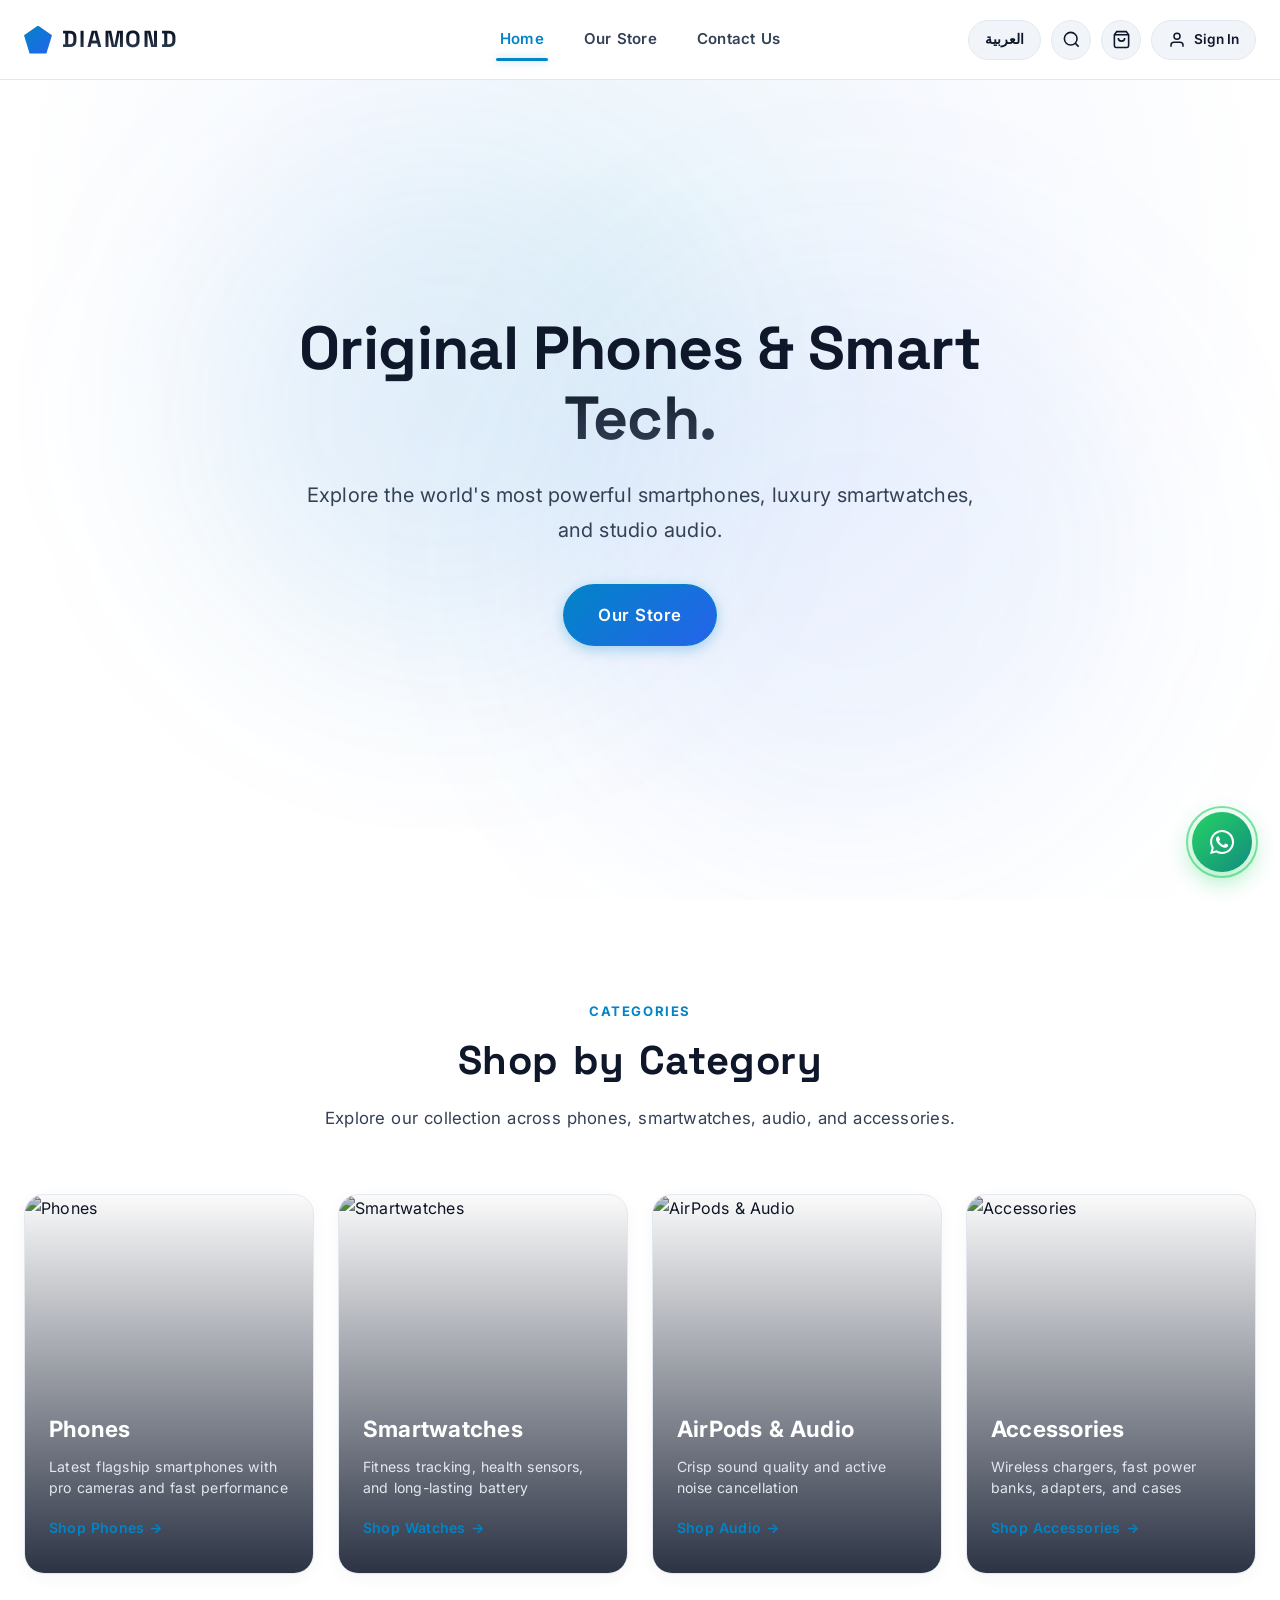
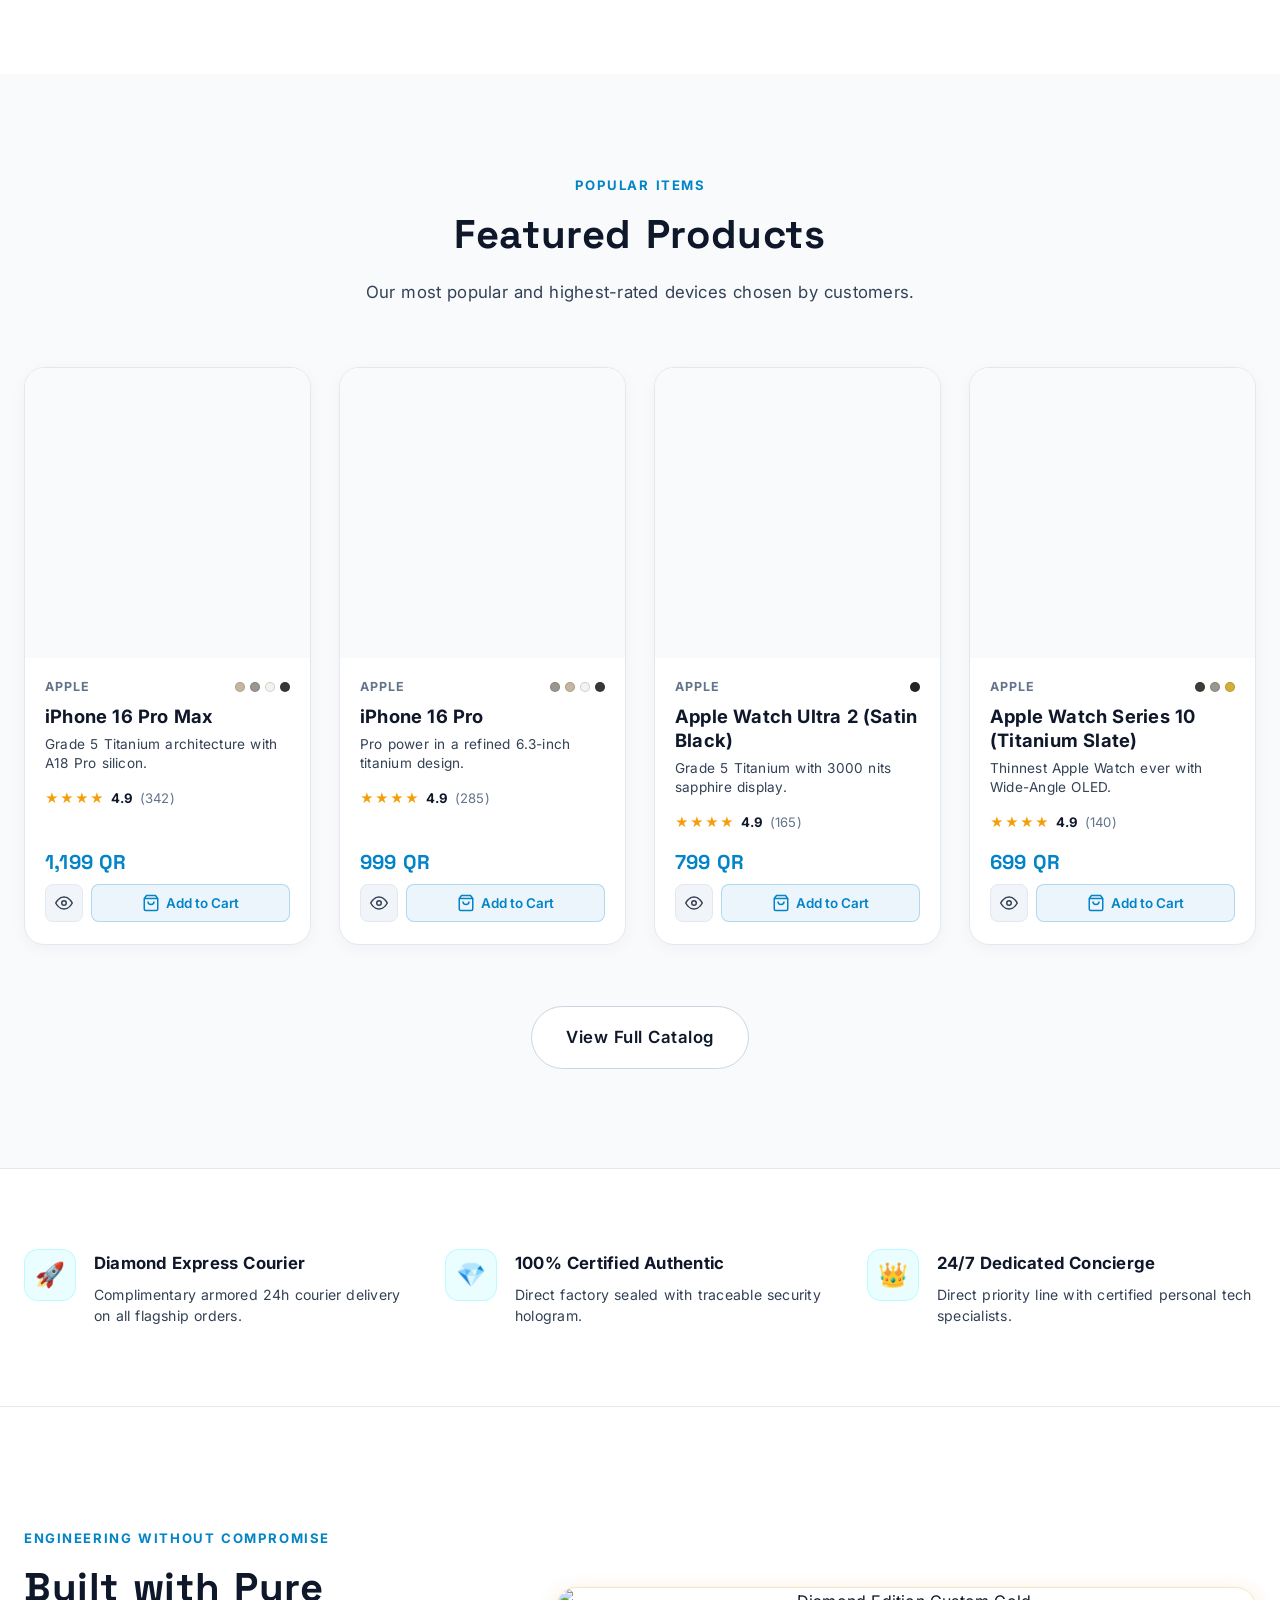
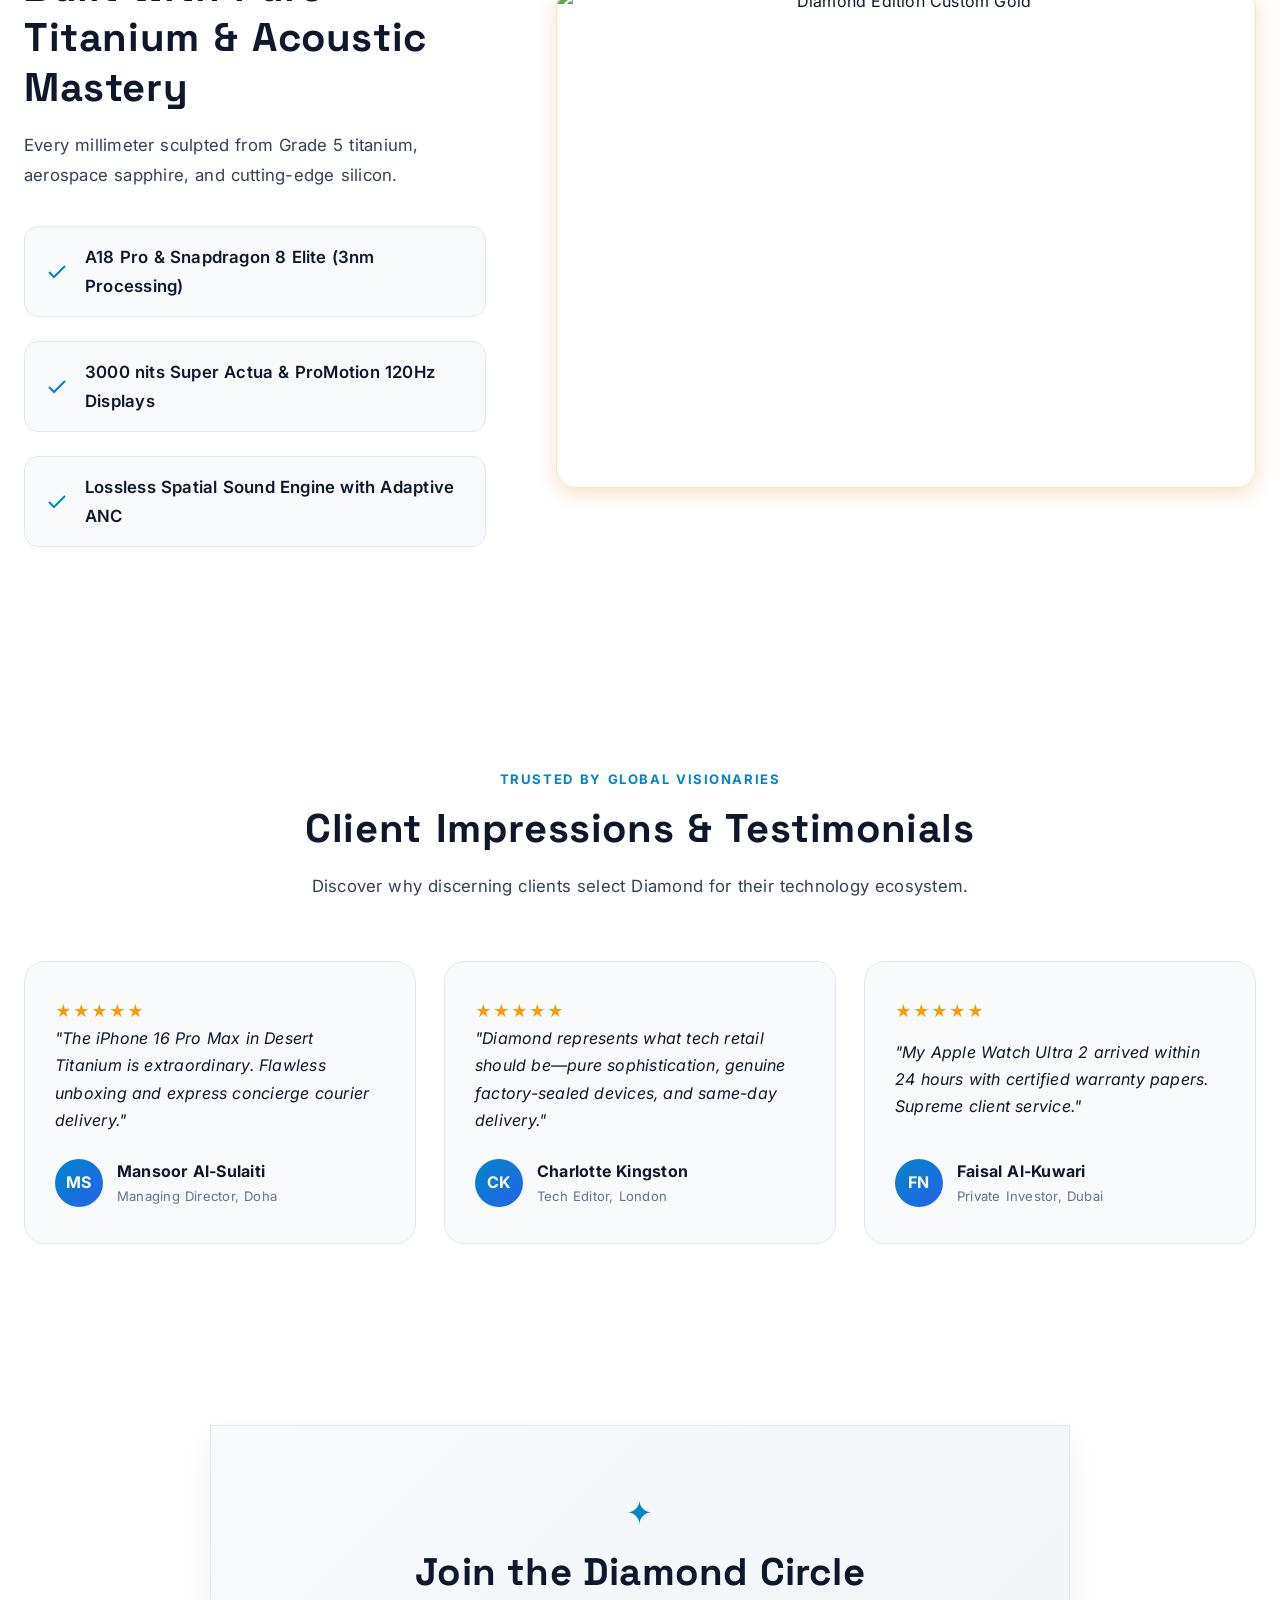
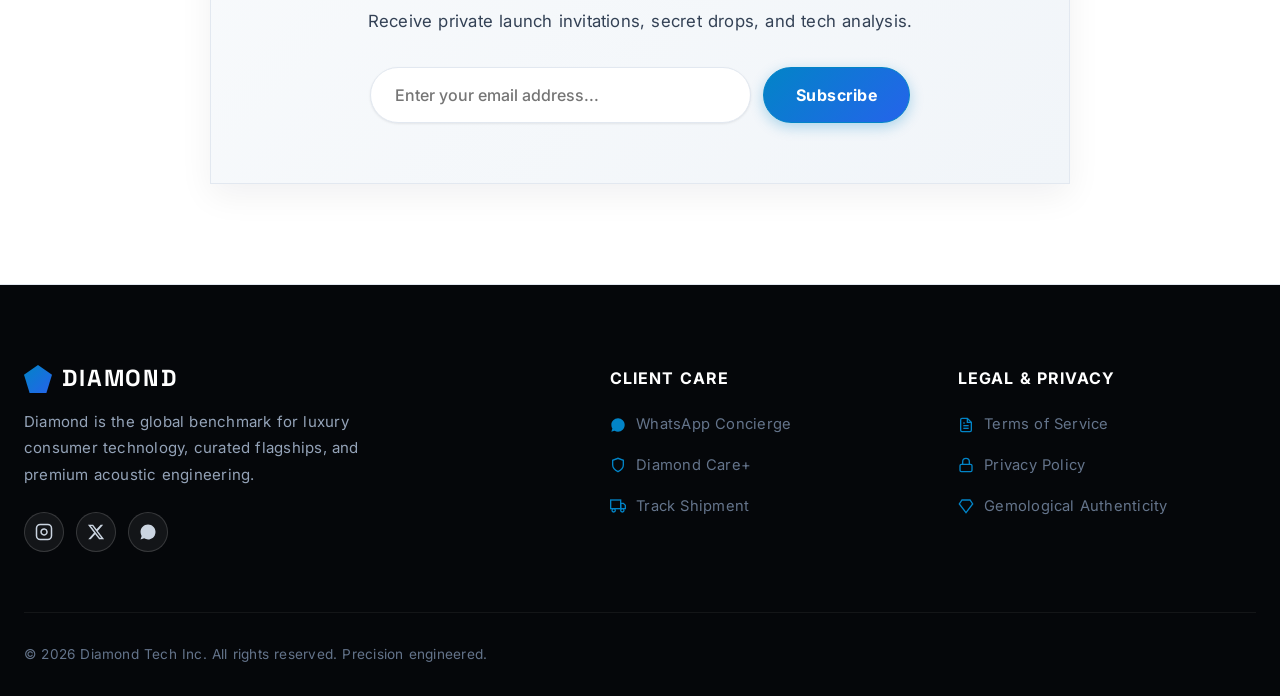
==== commit 964e04ba: "huge changes" ====
--- a/about.html
+++ b/about.html
@@ -3,32 +3,8 @@
 <head>
   <meta charset="UTF-8">
   <meta name="viewport" content="width=device-width, initial-scale=1.0">
-  <meta http-equiv="Content-Security-Policy" content="default-src 'self'; script-src 'self'; style-src 'self' 'unsafe-inline' https://fonts.googleapis.com; font-src 'self' https://fonts.gstatic.com data:; img-src 'self' data: https://images.unsplash.com https:; connect-src 'self' https:;">
-  <title>About Us — The Story & Heritage of Diamond Luxury Tech</title>
-  <meta name="description" content="Discover Diamond - where aerospace titanium engineering meets master watchmaking craftsmanship and pure acoustic luxury.">
-  <link rel="canonical" href="https://diamondtech.luxury/about.html">
-
-  <!-- Preconnect & High-Speed Font Delivery -->
-  <link rel="preconnect" href="https://fonts.googleapis.com">
-  <link rel="preconnect" href="https://fonts.gstatic.com" crossorigin>
-  <link href="https://fonts.googleapis.com/css2?family=Cairo:wght@300;400;500;600;700;800;900&family=Inter:wght@300;400;500;600;700;800;900&family=Space+Grotesk:wght@500;700;800&display=swap" rel="stylesheet">
-
-  <!-- Open Graph / Facebook -->
-  <meta property="og:type" content="website">
-  <meta property="og:url" content="https://diamondtech.luxury/about.html">
-  <meta property="og:title" content="About Us — The Story & Heritage of Diamond Luxury Tech">
-  <meta property="og:description" content="Discover Diamond - where aerospace titanium engineering meets master watchmaking craftsmanship.">
-  <meta property="og:image" content="https://images.unsplash.com/photo-1592750475338-74b7b21085ab?auto=format&fit=crop&w=1200&q=85">
-  <meta property="og:site_name" content="Diamond Luxury Tech">
-
-  <!-- Twitter / X -->
-  <meta name="twitter:card" content="summary_large_image">
-  <meta name="twitter:title" content="About Diamond Luxury Tech">
-  <meta name="twitter:description" content="Where aerospace titanium meets master craftsmanship.">
-  <meta name="twitter:image" content="https://images.unsplash.com/photo-1592750475338-74b7b21085ab?auto=format&fit=crop&w=1200&q=85">
-
-  <link rel="icon" type="image/svg+xml" href="data:image/svg+xml,<svg xmlns='http://www.w3.org/2000/svg' viewBox='0 0 100 100'><polygon points='50,5 95,35 80,95 20,95 5,35' fill='%2300f0ff'/></svg>">
-  
+  <meta http-equiv="refresh" content="0; url=index.html">
+  <script>window.location.replace("index.html");</script>
   <link rel="stylesheet" href="css/style.css">
   <link rel="stylesheet" href="css/components.css">
   <link rel="stylesheet" href="css/rtl.css">
--- a/css/style.css
+++ b/css/style.css
@@ -1,34 +1,35 @@
 /**
- * Diamond E-Commerce - Core Design System & Luxury Dark Theme
+ * Diamond E-Commerce - Core Design System & Luxury Bright Theme
  * Typography: Inter (EN) & Cairo (AR)
- * Palette: Obsidian (#080a0f), Slate Surface (#101420), Electric Cyan (#00f0ff), Sapphire (#2563eb), Platinum (#f8fafc)
+ * Palette: Pure White (#ffffff), Slate Slate (#f8fafc), Dark Titanium (#0f172a), Ocean Cyan (#0284c7), Sapphire (#2563eb)
  */
 
 :root {
-  /* Color Palette */
-  --bg-main: #080a0f;
-  --bg-surface: #101420;
-  --bg-surface-elevated: #161c2c;
-  --bg-surface-glass: rgba(16, 20, 32, 0.75);
-  --bg-glass-card: rgba(22, 28, 44, 0.65);
+  /* Color Palette - Bright Luxury Theme */
+  --bg-main: #ffffff;
+  --bg-surface: #ffffff;
+  --bg-surface-elevated: #f8fafc;
+  --bg-surface-glass: rgba(255, 255, 255, 0.92);
+  --bg-glass-card: #ffffff;
+  --bg-subtle: #f1f5f9;
   
-  --border-subtle: rgba(255, 255, 255, 0.08);
-  --border-glow: rgba(0, 240, 255, 0.35);
-  --border-platinum: rgba(248, 250, 252, 0.15);
-
-  --accent-cyan: #00f0ff;
-  --accent-cyan-hover: #33f3ff;
-  --accent-cyan-glow: rgba(0, 240, 255, 0.25);
+  --border-subtle: #e2e8f0;
+  --border-glow: rgba(2, 132, 199, 0.35);
+  --border-platinum: #cbd5e1;
+
+  --accent-cyan: #0284c7;
+  --accent-cyan-hover: #0369a1;
+  --accent-cyan-glow: rgba(2, 132, 199, 0.2);
   --accent-sapphire: #2563eb;
-  --accent-gold: #d4af37;
-  --accent-gold-glow: rgba(212, 175, 55, 0.3);
+  --accent-gold: #d97706;
+  --accent-gold-glow: rgba(217, 119, 6, 0.25);
   --accent-danger: #ef4444;
   --accent-success: #10b981;
 
-  --text-primary: #f8fafc;
-  --text-secondary: #94a3b8;
+  --text-primary: #0f172a;
+  --text-secondary: #334155;
   --text-muted: #64748b;
-  --text-inverse: #080a0f;
+  --text-inverse: #ffffff;
 
   /* Typography */
   --font-sans: 'Inter', -apple-system, BlinkMacSystemFont, 'Segoe UI', Roboto, sans-serif;
@@ -44,11 +45,11 @@
   --radius-full: 9999px;
 
   /* Shadows */
-  --shadow-sm: 0 4px 12px rgba(0, 0, 0, 0.3);
-  --shadow-md: 0 10px 30px rgba(0, 0, 0, 0.45);
-  --shadow-lg: 0 20px 50px rgba(0, 0, 0, 0.6);
-  --shadow-cyan-glow: 0 0 25px rgba(0, 240, 255, 0.3);
-  --shadow-gold-glow: 0 0 30px rgba(212, 175, 55, 0.35);
+  --shadow-sm: 0 1px 3px rgba(0, 0, 0, 0.05), 0 1px 2px rgba(0, 0, 0, 0.03);
+  --shadow-md: 0 4px 16px rgba(15, 23, 42, 0.06), 0 2px 6px rgba(15, 23, 42, 0.04);
+  --shadow-lg: 0 12px 32px rgba(15, 23, 42, 0.08), 0 4px 12px rgba(15, 23, 42, 0.05);
+  --shadow-cyan-glow: 0 6px 20px rgba(2, 132, 199, 0.18);
+  --shadow-gold-glow: 0 6px 20px rgba(217, 119, 6, 0.22);
 
   /* Transitions */
   --transition-fast: 0.2s cubic-bezier(0.16, 1, 0.3, 1);
@@ -76,6 +77,11 @@
   scroll-behavior: smooth;
   -webkit-font-smoothing: antialiased;
   -moz-osx-font-smoothing: grayscale;
+  -webkit-tap-highlight-color: transparent;
+  touch-action: manipulation;
+  overflow-x: hidden;
+  max-width: 100vw;
+  width: 100%;
 }
 
 body {
@@ -86,9 +92,13 @@
   word-spacing: 0.05em;
   letter-spacing: 0.015em;
   overflow-x: hidden;
+  max-width: 100vw;
+  width: 100%;
   min-height: 100vh;
   display: flex;
   flex-direction: column;
+  -webkit-tap-highlight-color: transparent;
+  touch-action: manipulation;
 }
 
 body.rtl-layout {
@@ -101,12 +111,33 @@
   color: inherit;
   text-decoration: none;
   transition: color var(--transition-fast);
+  touch-action: manipulation;
 }
 
 img {
   max-width: 100%;
   height: auto;
   display: block;
+}
+
+.main-content {
+  width: 100%;
+  max-width: 100%;
+  overflow-x: hidden;
+  box-sizing: border-box;
+  flex: 1;
+}
+
+/* 60fps Mobile Hardware Layer Acceleration */
+.cart-drawer-panel,
+.wishlist-drawer,
+.mobile-nav-drawer,
+.diamond-modal-container,
+.diamond-navbar {
+  transform: translateZ(0);
+  -webkit-transform: translateZ(0);
+  backface-visibility: hidden;
+  -webkit-backface-visibility: hidden;
 }
 
 button, input, select, textarea {
@@ -116,11 +147,14 @@
   border: none;
   background: none;
   outline: none;
+  touch-action: manipulation;
 }
 
 button {
   cursor: pointer;
   user-select: none;
+  -webkit-user-select: none;
+  touch-action: manipulation;
 }
 
 /* Layout Utilities */
@@ -144,17 +178,17 @@
   right: 0;
   height: var(--header-height);
   z-index: 1000;
-  background: rgba(8, 10, 15, 0.75);
+  background: rgba(255, 255, 255, 0.88);
   backdrop-filter: blur(20px);
   -webkit-backdrop-filter: blur(20px);
   border-bottom: 1px solid var(--border-subtle);
-  transition: background var(--transition-normal), border-color var(--transition-normal);
+  transition: background var(--transition-normal), border-color var(--transition-normal), box-shadow var(--transition-normal);
 }
 
 .diamond-navbar.is-scrolled {
-  background: rgba(8, 10, 15, 0.94);
-  border-bottom-color: rgba(255, 255, 255, 0.12);
-  box-shadow: 0 8px 32px rgba(0, 0, 0, 0.5);
+  background: rgba(255, 255, 255, 0.98);
+  border-bottom-color: var(--border-platinum);
+  box-shadow: 0 4px 20px rgba(0, 0, 0, 0.05);
 }
 
 .navbar-inner {
@@ -175,7 +209,7 @@
   font-weight: 700;
   font-size: 1.45rem;
   letter-spacing: 0.08em;
-  color: #fff;
+  color: var(--text-primary);
   text-transform: uppercase;
   line-height: 1;
 }
@@ -183,21 +217,21 @@
 .diamond-gem-icon {
   width: 28px;
   height: 28px;
-  background: linear-gradient(135deg, #00f0ff 0%, #2563eb 100%);
+  background: linear-gradient(135deg, #0284c7 0%, #2563eb 100%);
   clip-path: polygon(50% 0%, 100% 35%, 80% 100%, 20% 100%, 0% 35%);
   display: inline-block;
-  box-shadow: 0 0 15px rgba(0, 240, 255, 0.5);
+  box-shadow: 0 0 12px rgba(2, 132, 199, 0.35);
   animation: diamondShimmer 4s infinite ease-in-out;
   flex-shrink: 0;
 }
 
 @keyframes diamondShimmer {
-  0%, 100% { filter: brightness(1) drop-shadow(0 0 8px rgba(0,240,255,0.4)); }
-  50% { filter: brightness(1.3) drop-shadow(0 0 16px rgba(0,240,255,0.8)); }
+  0%, 100% { filter: brightness(1) drop-shadow(0 0 6px rgba(2,132,199,0.3)); }
+  50% { filter: brightness(1.2) drop-shadow(0 0 12px rgba(2,132,199,0.6)); }
 }
 
 .brand-name-text {
-  background: linear-gradient(180deg, #ffffff 30%, #94a3b8 100%);
+  background: linear-gradient(180deg, #0f172a 30%, #334155 100%);
   background-clip: text;
   -webkit-background-clip: text;
   -webkit-text-fill-color: transparent;
@@ -223,34 +257,36 @@
   display: inline-flex;
   align-items: center;
   justify-content: center;
-  font-size: 0.92rem;
-  font-weight: 500;
+  font-size: 0.94rem;
+  font-weight: 600;
   color: var(--text-secondary);
-  padding: 6px 0;
+  padding: 8px 4px;
   position: relative;
-  transition: color var(--transition-fast);
+  transition: color 0.2s ease;
   line-height: 1.2;
 }
 
 .nav-link:hover, .nav-link.is-active {
-  color: #fff;
+  color: var(--accent-cyan);
 }
 
 .nav-link::after {
   content: '';
   position: absolute;
-  bottom: -6px;
+  bottom: -4px;
   left: 0;
-  width: 0%;
-  height: 2px;
+  width: 100%;
+  height: 2.5px;
   background: var(--accent-cyan);
-  box-shadow: 0 0 8px var(--accent-cyan);
-  transition: width var(--transition-fast);
-  border-radius: 2px;
+  border-radius: 4px;
+  transform: scaleX(0);
+  transform-origin: center;
+  transition: transform 0.28s cubic-bezier(0.16, 1, 0.3, 1);
+  box-shadow: 0 0 8px rgba(2, 132, 199, 0.35);
 }
 
 .nav-link:hover::after, .nav-link.is-active::after {
-  width: 100%;
+  transform: scaleX(1);
 }
 
 /* Nav Actions */
@@ -268,7 +304,7 @@
   display: inline-flex;
   align-items: center;
   justify-content: center;
-  background: rgba(255, 255, 255, 0.04);
+  background: #f1f5f9;
   border: 1px solid var(--border-subtle);
   color: var(--text-primary);
   position: relative;
@@ -277,8 +313,8 @@
 }
 
 .nav-icon-btn:hover {
-  background: rgba(255, 255, 255, 0.1);
-  border-color: rgba(255, 255, 255, 0.2);
+  background: #e2e8f0;
+  border-color: var(--accent-cyan);
   transform: translateY(-1px);
   color: var(--accent-cyan);
 }
@@ -292,13 +328,13 @@
   padding: 0 5px;
   border-radius: var(--radius-full);
   background: var(--accent-cyan);
-  color: #080a0f;
+  color: #ffffff;
   font-size: 0.72rem;
   font-weight: 700;
   display: inline-flex;
   align-items: center;
   justify-content: center;
-  box-shadow: 0 0 10px rgba(0, 240, 255, 0.5);
+  box-shadow: 0 2px 8px rgba(2, 132, 199, 0.4);
   line-height: 1;
 }
 
@@ -309,7 +345,7 @@
   height: 40px;
   padding: 0 16px;
   border-radius: var(--radius-full);
-  background: rgba(255, 255, 255, 0.05);
+  background: #f1f5f9;
   border: 1px solid var(--border-subtle);
   font-size: 0.85rem;
   font-weight: 600;
@@ -320,8 +356,9 @@
 }
 
 .btn-lang-toggle:hover {
-  background: rgba(255, 255, 255, 0.12);
+  background: #e2e8f0;
   border-color: var(--accent-cyan);
+  color: var(--accent-cyan);
 }
 
 .btn-auth-signin {
@@ -331,9 +368,9 @@
   height: 40px;
   padding: 0 16px;
   border-radius: var(--radius-full);
-  background: rgba(255, 255, 255, 0.05);
+  background: #f1f5f9;
   border: 1px solid var(--border-subtle);
-  color: #fff;
+  color: var(--text-primary);
   font-size: 0.85rem;
   font-weight: 600;
   line-height: 1;
@@ -342,7 +379,7 @@
 }
 
 .btn-auth-signin:hover {
-  background: rgba(255, 255, 255, 0.12);
+  background: #e2e8f0;
   border-color: var(--accent-cyan);
   color: var(--accent-cyan);
 }
@@ -351,21 +388,20 @@
   display: none;
   width: 40px;
   height: 40px;
-  border-radius: var(--radius-sm);
+  border-radius: var(--radius-full);
   align-items: center;
   justify-content: center;
-  background: rgba(0, 240, 255, 0.08);
-  border: 1px solid rgba(0, 240, 255, 0.25);
-  color: #fff;
+  background: #f1f5f9;
+  border: 1px solid var(--border-subtle);
+  color: var(--text-primary);
   cursor: pointer;
   transition: all var(--transition-fast);
 }
 
 .mobile-menu-toggle:hover {
-  background: rgba(0, 240, 255, 0.18);
+  background: #e2e8f0;
   border-color: var(--accent-cyan);
   color: var(--accent-cyan);
-  box-shadow: 0 0 14px rgba(0, 240, 255, 0.3);
 }
 
 /* Mobile Drawer Search Bar */
@@ -376,7 +412,7 @@
   margin: 16px 20px 20px;
   padding: 13px 18px;
   border-radius: var(--radius-md);
-  background: rgba(255, 255, 255, 0.05);
+  background: #f8fafc;
   border: 1px solid var(--border-subtle);
   color: var(--text-muted);
   font-size: 0.92rem;
@@ -385,10 +421,10 @@
 }
 
 .mobile-drawer-search-bar:hover {
-  background: rgba(255, 255, 255, 0.09);
+  background: #ffffff;
   border-color: var(--accent-cyan);
-  color: #fff;
-  box-shadow: 0 0 15px rgba(0, 240, 255, 0.15);
+  color: var(--text-primary);
+  box-shadow: 0 0 15px rgba(2, 132, 199, 0.12);
 }
 
 .mobile-drawer-search-bar svg {
@@ -409,7 +445,7 @@
   justify-content: center;
   padding: 80px 0 100px;
   overflow: hidden;
-  background: radial-gradient(circle at 50% 20%, rgba(37, 99, 235, 0.15) 0%, rgba(0, 240, 255, 0.05) 35%, transparent 70%);
+  background: radial-gradient(circle at 50% 20%, rgba(2, 132, 199, 0.08) 0%, rgba(37, 99, 235, 0.04) 35%, #ffffff 70%);
 }
 
 .hero-glow-orb {
@@ -425,7 +461,7 @@
   height: 500px;
   top: 10%;
   left: 15%;
-  background: rgba(0, 240, 255, 0.12);
+  background: rgba(2, 132, 199, 0.08);
 }
 
 .hero-glow-2 {
@@ -433,14 +469,16 @@
   height: 600px;
   bottom: 5%;
   right: 10%;
-  background: rgba(37, 99, 235, 0.15);
+  background: rgba(37, 99, 235, 0.06);
 }
 
 .hero-grid {
-  display: grid;
-  grid-template-columns: 1.1fr 0.9fr;
-  align-items: center;
-  gap: 60px;
+  display: flex;
+  flex-direction: column;
+  align-items: center;
+  text-align: center;
+  max-width: 860px;
+  margin: 0 auto;
   position: relative;
   z-index: 2;
 }
@@ -470,7 +508,8 @@
   letter-spacing: -0.01em;
   word-spacing: normal;
   margin-bottom: 24px;
-  background: linear-gradient(180deg, #ffffff 40%, #94a3b8 100%);
+  color: #0f172a;
+  background: linear-gradient(180deg, #0f172a 40%, #334155 100%);
   background-clip: text;
   -webkit-background-clip: text;
   -webkit-text-fill-color: transparent;
@@ -479,19 +518,20 @@
 }
 
 .hero-subtitle {
-  font-size: clamp(0.95rem, 2vw, 1.2rem);
+  font-size: clamp(1rem, 2vw, 1.25rem);
   color: var(--text-secondary);
   line-height: 1.75;
-  margin-bottom: 36px;
-  max-width: 560px;
+  margin: 0 auto 36px;
+  max-width: 680px;
   overflow-wrap: break-word;
 }
 
 .hero-cta-group {
   display: flex;
   align-items: center;
+  justify-content: center;
   gap: 18px;
-  margin-bottom: 50px;
+  margin-bottom: 0;
 }
 
 .hero-stats-row {
@@ -506,7 +546,7 @@
   display: block;
   font-size: 1.7rem;
   font-weight: 700;
-  color: #fff;
+  color: #0f172a;
   font-family: var(--font-display);
 }
 
@@ -529,12 +569,10 @@
   width: 100%;
   max-width: 480px;
   border-radius: var(--radius-lg);
-  background: var(--bg-glass-card);
-  backdrop-filter: blur(20px);
-  -webkit-backdrop-filter: blur(20px);
-  border: 1px solid rgba(255, 255, 255, 0.12);
+  background: #ffffff;
+  border: 1px solid var(--border-subtle);
   padding: 30px;
-  box-shadow: var(--shadow-lg), 0 0 60px rgba(0, 240, 255, 0.15);
+  box-shadow: 0 20px 50px rgba(15, 23, 42, 0.08), 0 0 30px rgba(2, 132, 199, 0.08);
   animation: heroFloat 6s ease-in-out infinite;
 }
 
@@ -548,7 +586,8 @@
   height: 380px;
   object-fit: cover;
   border-radius: var(--radius-md);
-  box-shadow: var(--shadow-md);
+  box-shadow: var(--shadow-sm);
+  background: #f8fafc;
 }
 
 .hero-device-meta {
@@ -561,7 +600,7 @@
 .hero-device-title {
   font-size: 1.25rem;
   font-weight: 700;
-  color: #fff;
+  color: #0f172a;
 }
 
 .hero-device-subtitle {
@@ -607,7 +646,7 @@
   line-height: 1.25;
   letter-spacing: 0.015em;
   word-spacing: 0.08em;
-  color: #fff;
+  color: #0f172a;
   margin-bottom: 18px;
 }
 
@@ -622,6 +661,7 @@
 .categories-section {
   padding: 100px 0;
   position: relative;
+  background: #ffffff;
 }
 
 .categories-grid {
@@ -633,7 +673,7 @@
 .category-card {
   position: relative;
   border-radius: var(--radius-lg);
-  background: var(--bg-surface);
+  background: #ffffff;
   border: 1px solid var(--border-subtle);
   overflow: hidden;
   padding: 32px 24px;
@@ -643,13 +683,14 @@
   min-height: 380px;
   transition: all var(--transition-normal);
   text-decoration: none;
+  box-shadow: 0 4px 16px rgba(15, 23, 42, 0.04);
 }
 
 .category-card::before {
   content: '';
   position: absolute;
   inset: 0;
-  background: linear-gradient(180deg, rgba(8, 10, 15, 0.1) 0%, rgba(8, 10, 15, 0.95) 100%);
+  background: linear-gradient(180deg, rgba(15, 23, 42, 0.02) 0%, rgba(15, 23, 42, 0.88) 100%);
   z-index: 1;
 }
 
@@ -660,18 +701,18 @@
   height: 100%;
   object-fit: cover;
   transition: transform var(--transition-slow);
-  filter: brightness(0.7);
+  filter: brightness(0.85);
 }
 
 .category-card:hover {
   transform: translateY(-8px);
-  border-color: rgba(0, 240, 255, 0.4);
-  box-shadow: 0 16px 40px rgba(0, 0, 0, 0.6), var(--shadow-cyan-glow);
+  border-color: var(--accent-cyan);
+  box-shadow: 0 16px 40px rgba(15, 23, 42, 0.12), var(--shadow-cyan-glow);
 }
 
 .category-card:hover .category-card-bg {
   transform: scale(1.08);
-  filter: brightness(0.85);
+  filter: brightness(0.95);
 }
 
 .category-card-content {
@@ -693,7 +734,7 @@
 
 .category-card-desc {
   font-size: 0.88rem;
-  color: var(--text-secondary);
+  color: #e2e8f0;
   line-height: 1.5;
   margin-bottom: 16px;
 }
@@ -710,13 +751,17 @@
 /* Best Sellers Section */
 .products-section {
   padding: 100px 0;
-  background: linear-gradient(180deg, var(--bg-main) 0%, #0d111a 50%, var(--bg-main) 100%);
+  background: #f8fafc;
 }
 
 .products-grid {
   display: grid;
-  grid-template-columns: repeat(4, 1fr);
+  grid-template-columns: repeat(4, minmax(0, 1fr));
   gap: 28px;
+  width: 100%;
+  max-width: 100%;
+  min-width: 0;
+  box-sizing: border-box;
 }
 
 .products-section-footer {
@@ -729,13 +774,13 @@
   padding: 80px 0;
   border-top: 1px solid var(--border-subtle);
   border-bottom: 1px solid var(--border-subtle);
-  background: rgba(16, 20, 32, 0.4);
+  background: #ffffff;
 }
 
 .perks-grid {
   display: grid;
-  grid-template-columns: repeat(4, 1fr);
-  gap: 30px;
+  grid-template-columns: repeat(3, 1fr);
+  gap: 32px;
 }
 
 .perk-item {
@@ -761,7 +806,7 @@
 .perk-content h4 {
   font-size: 1.05rem;
   font-weight: 700;
-  color: #fff;
+  color: #0f172a;
   margin-bottom: 6px;
 }
 
@@ -776,6 +821,7 @@
   padding: 120px 0;
   position: relative;
   overflow: hidden;
+  background: #ffffff;
 }
 
 .tech-highlight-grid {
@@ -798,13 +844,15 @@
   gap: 16px;
   padding: 16px 20px;
   border-radius: var(--radius-md);
-  background: var(--bg-surface);
+  background: #f8fafc;
   border: 1px solid var(--border-subtle);
   transition: all var(--transition-fast);
 }
 
 .tech-feature-item:hover {
   border-color: var(--accent-cyan);
+  background: #ffffff;
+  box-shadow: 0 4px 20px rgba(2, 132, 199, 0.1);
   transform: translateX(6px);
 }
 
@@ -816,11 +864,13 @@
 .tech-feature-item span {
   font-weight: 600;
   font-size: 1.05rem;
+  color: #0f172a;
 }
 
 /* Testimonials */
 .testimonials-section {
   padding: 100px 0;
+  background: #ffffff;
 }
 
 .testimonials-grid {
@@ -830,7 +880,7 @@
 }
 
 .testimonial-card {
-  background: var(--bg-surface);
+  background: #f8fafc;
   border: 1px solid var(--border-subtle);
   border-radius: var(--radius-lg);
   padding: 36px 30px;
@@ -841,7 +891,9 @@
 }
 
 .testimonial-card:hover {
-  border-color: rgba(255, 255, 255, 0.2);
+  background: #ffffff;
+  border-color: var(--accent-cyan);
+  box-shadow: 0 12px 30px rgba(15, 23, 42, 0.08);
   transform: translateY(-6px);
 }
 
@@ -863,17 +915,17 @@
   width: 48px;
   height: 48px;
   border-radius: 50%;
-  background: linear-gradient(135deg, #00f0ff, #2563eb);
+  background: linear-gradient(135deg, #0284c7, #2563eb);
   display: flex;
   align-items: center;
   justify-content: center;
   font-weight: 700;
-  color: #080a0f;
+  color: #ffffff;
 }
 
 .author-name {
   font-weight: 700;
-  color: #fff;
+  color: #0f172a;
 }
 
 .author-title {
@@ -884,55 +936,81 @@
 /* Newsletter Section */
 .newsletter-section {
   padding: 80px 0 100px;
+  background: #ffffff;
 }
 
 .newsletter-card {
-  background: linear-gradient(135deg, #101420 0%, #161c2c 100%);
-  border: 1px solid rgba(0, 240, 255, 0.25);
-  border-radius: var(--radius-lg);
+  background: linear-gradient(135deg, #f8fafc 0%, #f1f5f9 100%);
+  border: 1px solid var(--border-subtle);
+  border-radius: var(--radius-xl);
   padding: 60px 40px;
   text-align: center;
   max-width: 860px;
   margin: 0 auto;
-  box-shadow: 0 20px 50px rgba(0, 0, 0, 0.5), var(--shadow-cyan-glow);
+  box-shadow: 0 12px 32px rgba(15, 23, 42, 0.06);
 }
 
 .newsletter-card h3 {
   font-family: var(--font-display);
-  font-size: 2.2rem;
+  font-size: clamp(1.8rem, 4.5vw, 2.4rem);
   font-weight: 800;
-  color: #fff;
+  color: #0f172a;
   margin-bottom: 12px;
+  line-height: 1.25;
 }
 
 .newsletter-card p {
   font-size: 1.05rem;
   color: var(--text-secondary);
+  max-width: 560px;
+  margin: 0 auto 32px;
+  line-height: 1.6;
+}
+
+.newsletter-form {
+  display: flex;
   max-width: 540px;
-  margin: 0 auto 32px;
-}
-
-.newsletter-form {
-  display: flex;
-  max-width: 500px;
+  width: 100%;
   margin: 0 auto;
   gap: 12px;
+  align-items: center;
 }
 
 .newsletter-input {
   flex: 1;
-  height: 52px;
-  padding: 0 20px;
+  min-width: 0;
+  height: 56px;
+  min-height: 56px;
+  padding: 0 24px;
   border-radius: var(--radius-full);
-  background: rgba(255, 255, 255, 0.06);
-  border: 1px solid var(--border-subtle);
-  color: #fff;
-  font-size: 0.95rem;
+  background: #ffffff;
+  border: 1.5px solid var(--border-subtle);
+  color: #0f172a;
+  font-size: 1rem;
+  font-weight: 500;
+  box-sizing: border-box;
+  -webkit-appearance: none;
+  appearance: none;
+  box-shadow: var(--shadow-sm);
+  transition: all var(--transition-fast);
 }
 
 .newsletter-input:focus {
   border-color: var(--accent-cyan);
-  background: rgba(255, 255, 255, 0.1);
+  box-shadow: 0 0 0 4px rgba(2, 132, 199, 0.15);
+}
+
+.newsletter-form .btn {
+  height: 56px;
+  min-height: 56px;
+  padding: 0 32px;
+  font-size: 1rem;
+  font-weight: 700;
+  border-radius: var(--radius-full);
+  display: inline-flex;
+  align-items: center;
+  justify-content: center;
+  white-space: nowrap;
 }
 
 /* ==========================================================================
@@ -940,32 +1018,38 @@
    ========================================================================== */
 .shop-hero-banner {
   padding: 60px 0 40px;
-  background: radial-gradient(circle at 50% 10%, rgba(0, 240, 255, 0.08) 0%, transparent 60%);
+  background: radial-gradient(circle at 50% 10%, rgba(2, 132, 199, 0.06) 0%, transparent 60%);
   border-bottom: 1px solid var(--border-subtle);
   text-align: center;
 }
 
 .shop-page-title {
   font-family: var(--font-display);
-  font-size: 2.8rem;
+  font-size: clamp(1.75rem, 5.5vw, 2.8rem);
   font-weight: 800;
-  color: #fff;
+  color: #0f172a;
   margin-bottom: 10px;
+  line-height: 1.2;
+  word-break: break-word;
 }
 
 .shop-page-subtitle {
-  font-size: 1.1rem;
+  font-size: clamp(0.95rem, 2.5vw, 1.1rem);
   color: var(--text-secondary);
   max-width: 600px;
   margin: 0 auto 24px;
+  line-height: 1.6;
+  padding: 0 10px;
 }
 
 .shop-search-bar-wrap {
   max-width: 520px;
+  width: 100%;
   margin: 0 auto;
   position: relative;
   display: flex;
   align-items: center;
+  box-sizing: border-box;
 }
 
 .shop-search-bar-wrap svg {
@@ -984,11 +1068,12 @@
   height: 50px;
   padding: 0 20px 0 50px;
   border-radius: var(--radius-full);
-  background: var(--bg-surface);
+  background: #ffffff;
   border: 1px solid var(--border-subtle);
-  color: #fff;
+  color: #0f172a;
   font-size: 0.95rem;
   box-shadow: var(--shadow-sm);
+  box-sizing: border-box;
   transition: all var(--transition-fast);
 }
 
@@ -998,18 +1083,68 @@
 
 .shop-search-bar-wrap input:focus {
   border-color: var(--accent-cyan);
-  box-shadow: 0 0 20px rgba(0, 240, 255, 0.25);
+  box-shadow: 0 0 0 3px rgba(2, 132, 199, 0.15);
 }
 
 .shop-layout-section {
   padding: 50px 0 100px;
+  background: #ffffff;
+  max-width: 100%;
+  box-sizing: border-box;
+  position: relative;
 }
 
 .shop-grid-container {
   display: grid;
-  grid-template-columns: 280px 1fr;
+  grid-template-columns: 280px minmax(0, 1fr);
   gap: 36px;
   align-items: flex-start;
+  max-width: 100%;
+  width: 100%;
+  min-width: 0;
+  box-sizing: border-box;
+  transition: grid-template-columns 0.35s cubic-bezier(0.16, 1, 0.3, 1);
+}
+
+/* Collapsed Sidebar on Desktop: Full 4-Column Showcase */
+.shop-grid-container.sidebar-collapsed {
+  grid-template-columns: minmax(0, 1fr);
+}
+
+.shop-grid-container.sidebar-collapsed .shop-sidebar {
+  display: none !important;
+}
+
+@media (min-width: 1200px) {
+  .shop-grid-container.sidebar-collapsed .shop-products-grid.grid-view {
+    grid-template-columns: repeat(4, minmax(0, 1fr)) !important;
+  }
+}
+
+.shop-main-content {
+  width: 100%;
+  max-width: 100%;
+  min-width: 0;
+  box-sizing: border-box;
+  overflow: hidden;
+}
+
+/* Filter Drawer Backdrop Overlay */
+.filter-drawer-overlay {
+  position: fixed;
+  inset: 0;
+  background: rgba(15, 23, 42, 0.6);
+  backdrop-filter: blur(8px);
+  -webkit-backdrop-filter: blur(8px);
+  z-index: 2400;
+  opacity: 0;
+  visibility: hidden;
+  transition: opacity 0.3s cubic-bezier(0.16, 1, 0.3, 1), visibility 0.3s cubic-bezier(0.16, 1, 0.3, 1);
+}
+
+.filter-drawer-overlay.is-active {
+  opacity: 1;
+  visibility: visible;
 }
 
 /* Independent Sticky Scroll for Filters Sidebar */
@@ -1018,9 +1153,9 @@
   top: 90px;
   max-height: calc(100vh - 110px);
   overflow-y: auto;
-  scrollbar-width: none; /* Firefox */
-  -ms-overflow-style: none; /* IE and Edge */
-  background: var(--bg-surface);
+  scrollbar-width: none;
+  -ms-overflow-style: none;
+  background: #f8fafc;
   border: 1px solid var(--border-subtle);
   border-radius: var(--radius-lg);
   padding: 24px 24px 80px 24px;
@@ -1028,6 +1163,9 @@
   flex-direction: column;
   gap: 24px;
   box-shadow: var(--shadow-sm);
+  max-width: 100%;
+  width: 100%;
+  box-sizing: border-box;
 }
 
 .shop-sidebar::-webkit-scrollbar {
@@ -1042,31 +1180,117 @@
   align-items: center;
   padding-bottom: 14px;
   border-bottom: 1px solid var(--border-subtle);
+  width: 100%;
+  max-width: 100%;
+  box-sizing: border-box;
 }
 
 .sidebar-title-wrap {
   display: flex;
   align-items: center;
   gap: 8px;
-  color: #fff;
+  color: #0f172a;
   font-weight: 700;
+}
+
+.sidebar-header-actions {
+  display: flex;
+  align-items: center;
+  gap: 8px;
+}
+
+.btn-close-filter-drawer {
+  display: none;
+  width: 32px;
+  height: 32px;
+  border-radius: 50%;
+  background: #f1f5f9;
+  border: 1px solid var(--border-subtle);
+  color: var(--text-secondary);
+  font-size: 1.4rem;
+  line-height: 1;
+  align-items: center;
+  justify-content: center;
+  cursor: pointer;
+  transition: all var(--transition-fast);
+}
+
+.btn-close-filter-drawer:hover {
+  background: #e2e8f0;
+  color: var(--accent-cyan);
 }
 
 .btn-clear-filters {
   font-size: 0.8rem;
-  color: var(--text-muted);
-  text-decoration: underline;
-  transition: color var(--transition-fast);
+  font-weight: 600;
+  color: var(--accent-cyan);
+  background: rgba(2, 132, 199, 0.08);
+  border: 1px solid rgba(2, 132, 199, 0.22);
+  border-radius: var(--radius-full);
+  padding: 4px 10px;
+  text-decoration: none;
+  transition: all var(--transition-fast);
+  white-space: nowrap;
+  flex-shrink: 0;
+  cursor: pointer;
+  display: inline-flex;
+  align-items: center;
+  justify-content: center;
 }
 
 .btn-clear-filters:hover {
-  color: var(--accent-cyan);
+  background: var(--accent-cyan);
+  color: #ffffff;
+  border-color: var(--accent-cyan);
+  box-shadow: 0 2px 8px rgba(2, 132, 199, 0.25);
+  transform: translateY(-1px);
+}
+
+.btn-clear-filters:active {
+  transform: translateY(0) scale(0.96);
+}
+
+.sidebar-apply-footer {
+  display: none;
+  position: sticky;
+  bottom: 0;
+  left: 0;
+  right: 0;
+  padding: 16px 20px;
+  background: #ffffff;
+  border-top: 1px solid var(--border-subtle);
+  box-shadow: 0 -4px 16px rgba(0, 0, 0, 0.06);
+  z-index: 10;
+  margin: auto -24px -24px -24px;
+}
+
+.btn-drawer-apply {
+  width: 100%;
+  height: 46px;
+  border-radius: var(--radius-sm);
+  background: var(--accent-cyan);
+  border: none;
+  color: #ffffff;
+  font-size: 0.95rem;
+  font-weight: 700;
+  cursor: pointer;
+  display: flex;
+  align-items: center;
+  justify-content: center;
+  gap: 8px;
+  box-shadow: 0 4px 14px rgba(2, 132, 199, 0.28);
+  transition: all var(--transition-fast);
+}
+
+.btn-drawer-apply:hover {
+  background: var(--accent-cyan-hover);
+  box-shadow: 0 6px 18px rgba(2, 132, 199, 0.35);
 }
 
 .filter-group-title {
   font-size: 0.9rem;
   font-weight: 700;
-  color: #fff;
+  color: #0f172a;
   margin-bottom: 12px;
   text-transform: uppercase;
   letter-spacing: 0.05em;
@@ -1076,6 +1300,9 @@
   display: flex;
   flex-direction: column;
   gap: 8px;
+  width: 100%;
+  max-width: 100%;
+  box-sizing: border-box;
 }
 
 .filter-radio-label, .filter-checkbox-label {
@@ -1083,32 +1310,42 @@
   display: flex;
   justify-content: space-between;
   align-items: center;
-  padding: 10px 14px;
+  padding: 9px 12px;
   border-radius: 10px;
-  background: rgba(255, 255, 255, 0.025);
-  border: 1px solid rgba(255, 255, 255, 0.05);
+  background: #ffffff;
+  border: 1px solid var(--border-subtle);
   font-size: 0.88rem;
-  color: var(--text-secondary);
+  color: #334155;
   cursor: pointer;
   user-select: none;
+  width: 100%;
+  max-width: 100%;
+  box-sizing: border-box;
+  gap: 8px;
   transition: all 0.25s cubic-bezier(0.16, 1, 0.3, 1);
+  overflow: hidden;
 }
 
 .filter-radio-label:hover, .filter-checkbox-label:hover {
-  background: rgba(255, 255, 255, 0.06);
-  border-color: rgba(255, 255, 255, 0.12);
-  color: #fff;
-  transform: translateX(4px);
-}
-
-html[dir="rtl"] .filter-radio-label:hover, html[dir="rtl"] .filter-checkbox-label:hover {
-  transform: translateX(-4px);
+  background: #f8fafc;
+  border-color: var(--accent-cyan);
+  color: #0f172a;
 }
 
 .filter-radio-label > span:first-child, .filter-checkbox-label > span:first-child, .filter-label-left {
   display: flex;
   align-items: center;
-  gap: 12px;
+  gap: 8px;
+  min-width: 0;
+  flex: 1 1 auto;
+  overflow: hidden;
+}
+
+.filter-radio-label > span:first-child > span:last-child,
+.filter-checkbox-label > span:first-child > span:last-child {
+  overflow: hidden;
+  text-overflow: ellipsis;
+  white-space: nowrap;
 }
 
 .condition-text-block {
@@ -1116,6 +1353,9 @@
   flex-direction: column;
   gap: 2px;
   text-align: left;
+  min-width: 0;
+  flex: 1 1 auto;
+  overflow: hidden;
 }
 
 html[dir="rtl"] .condition-text-block {
@@ -1125,21 +1365,29 @@
 .condition-main-name {
   font-size: 0.88rem;
   font-weight: 600;
-  color: #fff;
+  color: #0f172a;
   line-height: 1.25;
+  overflow: hidden;
+  text-overflow: ellipsis;
   white-space: nowrap;
 }
 
 .condition-sub-bracket {
   font-size: 0.74rem;
-  color: var(--text-muted);
+  color: #64748b;
   line-height: 1.2;
   letter-spacing: 0.02em;
+  overflow: hidden;
+  text-overflow: ellipsis;
   white-space: nowrap;
 }
 
+.filter-radio-label:has(input:checked) .condition-main-name {
+  color: var(--accent-cyan);
+}
+
 .filter-radio-label:has(input:checked) .condition-sub-bracket {
-  color: rgba(0, 240, 255, 0.8);
+  color: #0284c7;
 }
 
 /* Custom styled luxury radio input (replaces default browser radio circle) */
@@ -1148,10 +1396,10 @@
   -webkit-appearance: none;
   width: 18px;
   height: 18px;
-  border: 2px solid rgba(255, 255, 255, 0.25);
+  border: 2px solid #cbd5e1;
   border-radius: 50%;
   outline: none;
-  background: rgba(0, 0, 0, 0.35);
+  background: #ffffff;
   margin: 0;
   cursor: pointer;
   display: grid;
@@ -1172,7 +1420,6 @@
   transform: scale(0);
   transition: 0.2s transform ease-in-out;
   background-color: var(--accent-cyan);
-  box-shadow: 0 0 8px var(--accent-cyan);
 }
 
 .filter-checkbox-label input[type="checkbox"]::before {
@@ -1188,8 +1435,7 @@
 
 .filter-radio-label input[type="radio"]:checked, .filter-checkbox-label input[type="checkbox"]:checked {
   border-color: var(--accent-cyan);
-  background: rgba(0, 240, 255, 0.12);
-  box-shadow: 0 0 10px rgba(0, 240, 255, 0.35);
+  background: #ffffff;
 }
 
 .filter-radio-label input[type="radio"]:checked::before {
@@ -1201,33 +1447,38 @@
 }
 
 .filter-radio-label:has(input:checked), .filter-checkbox-label:has(input:checked) {
-  background: linear-gradient(90deg, rgba(0, 240, 255, 0.12) 0%, rgba(0, 240, 255, 0.02) 100%);
-  border-color: rgba(0, 240, 255, 0.4);
-  color: #ffffff;
-  font-weight: 600;
-  box-shadow: 0 4px 16px rgba(0, 0, 0, 0.25), 0 0 12px rgba(0, 240, 255, 0.1);
+  background: rgba(2, 132, 199, 0.08);
+  border-color: var(--accent-cyan);
+  color: var(--accent-cyan);
+  font-weight: 700;
+  box-shadow: 0 2px 8px rgba(2, 132, 199, 0.12);
 }
 
 html[dir="rtl"] .filter-radio-label:has(input:checked), html[dir="rtl"] .filter-checkbox-label:has(input:checked) {
-  background: linear-gradient(270deg, rgba(0, 240, 255, 0.12) 0%, rgba(0, 240, 255, 0.02) 100%);
+  background: rgba(2, 132, 199, 0.08);
 }
 
 .count-pill {
   font-size: 0.78rem;
   font-weight: 700;
-  padding: 3px 10px;
+  padding: 2px 8px;
+  min-width: 24px;
   border-radius: 12px;
-  background: rgba(255, 255, 255, 0.06);
-  border: 1px solid rgba(255, 255, 255, 0.08);
-  color: var(--text-secondary);
+  background: #f1f5f9;
+  border: 1px solid var(--border-subtle);
+  color: #64748b;
   transition: all 0.25s ease;
+  flex-shrink: 0;
+  margin-inline-start: auto;
+  text-align: center;
+  line-height: 1.3;
 }
 
 .filter-radio-label:has(input:checked) .count-pill, .filter-checkbox-label:has(input:checked) .count-pill {
-  background: rgba(0, 240, 255, 0.2);
-  border-color: rgba(0, 240, 255, 0.5);
-  color: var(--accent-cyan);
-  box-shadow: 0 0 10px rgba(0, 240, 255, 0.3);
+  background: var(--accent-cyan);
+  border-color: var(--accent-cyan);
+  color: #ffffff;
+  box-shadow: 0 2px 6px rgba(2, 132, 199, 0.25);
 }
 
 .price-slider-wrap {
@@ -1265,11 +1516,67 @@
   display: flex;
   justify-content: space-between;
   align-items: center;
-  padding: 16px 20px;
+  padding: 14px 18px;
   background: var(--bg-surface);
   border: 1px solid var(--border-subtle);
   border-radius: var(--radius-md);
   margin-bottom: 24px;
+  gap: 16px;
+  box-shadow: 0 2px 10px rgba(15, 23, 42, 0.03);
+}
+
+.shop-control-left {
+  display: flex;
+  align-items: center;
+  gap: 16px;
+  flex-wrap: wrap;
+}
+
+.btn-filter-trigger {
+  display: inline-flex;
+  align-items: center;
+  gap: 8px;
+  height: 40px;
+  padding: 0 16px;
+  border-radius: var(--radius-sm);
+  background: #f8fafc;
+  border: 1px solid var(--border-subtle);
+  color: #0f172a;
+  font-size: 0.88rem;
+  font-weight: 600;
+  cursor: pointer;
+  transition: all var(--transition-fast);
+  white-space: nowrap;
+  user-select: none;
+}
+
+.btn-filter-trigger:hover {
+  background: #f1f5f9;
+  border-color: var(--accent-cyan);
+  color: var(--accent-cyan);
+  box-shadow: 0 2px 8px rgba(2, 132, 199, 0.12);
+}
+
+.btn-filter-trigger.has-active-filters,
+.btn-filter-trigger.is-active {
+  background: rgba(2, 132, 199, 0.08);
+  border-color: var(--accent-cyan);
+  color: var(--accent-cyan);
+}
+
+.filter-count-badge {
+  display: inline-flex;
+  align-items: center;
+  justify-content: center;
+  min-width: 20px;
+  height: 20px;
+  padding: 0 6px;
+  border-radius: 10px;
+  background: var(--accent-cyan);
+  color: #ffffff;
+  font-size: 0.72rem;
+  font-weight: 700;
+  line-height: 1;
 }
 
 .shop-results-count {
@@ -1281,6 +1588,7 @@
   display: flex;
   align-items: center;
   gap: 12px;
+  flex-shrink: 0;
 }
 
 .sort-label {
@@ -1294,15 +1602,15 @@
   -moz-appearance: none;
   padding: 9px 38px 9px 16px;
   border-radius: 8px;
-  background-color: rgba(255, 255, 255, 0.05);
-  background-image: url("data:image/svg+xml,%3Csvg xmlns='http://www.w3.org/2000/svg' width='16' height='16' viewBox='0 0 24 24' fill='none' stroke='%2300f0ff' stroke-width='2.2' stroke-linecap='round' stroke-linejoin='round'%3E%3Cpolyline points='6 9 12 15 18 9'%3E%3C/polyline%3E%3C/svg%3E");
+  background-color: #ffffff;
+  background-image: url("data:image/svg+xml,%3Csvg xmlns='http://www.w3.org/2000/svg' width='16' height='16' viewBox='0 0 24 24' fill='none' stroke='%230284c7' stroke-width='2.2' stroke-linecap='round' stroke-linejoin='round'%3E%3Cpolyline points='6 9 12 15 18 9'%3E%3C/polyline%3E%3C/svg%3E");
   background-repeat: no-repeat;
   background-position: right 14px center;
   background-size: 14px 14px;
   border: 1px solid var(--border-subtle);
-  color: #fff;
+  color: #0f172a;
   font-size: 0.9rem;
-  font-weight: 500;
+  font-weight: 600;
   cursor: pointer;
   outline: none;
   transition: all var(--transition-fast);
@@ -1310,13 +1618,13 @@
 
 .sort-select:hover, .sort-select:focus {
   border-color: var(--accent-cyan);
-  background-color: rgba(255, 255, 255, 0.08);
-  box-shadow: 0 0 16px rgba(0, 240, 255, 0.2);
+  background-color: #f8fafc;
+  box-shadow: 0 0 0 3px rgba(2, 132, 199, 0.15);
 }
 
 .sort-select option {
-  background: #101420;
-  color: #fff;
+  background: #ffffff;
+  color: #0f172a;
   padding: 10px;
 }
 
@@ -1357,6 +1665,49 @@
   color: var(--accent-cyan);
 }
 
+/* Mobile & Tablet Drawer (< 992px) */
+@media (max-width: 992px) {
+  .shop-grid-container {
+    grid-template-columns: minmax(0, 1fr) !important;
+    gap: 0 !important;
+  }
+
+  .shop-sidebar {
+    position: fixed !important;
+    bottom: 0 !important;
+    left: 0 !important;
+    right: 0 !important;
+    top: auto !important;
+    width: 100% !important;
+    max-width: 100% !important;
+    max-height: 85vh !important;
+    border-radius: 24px 24px 0 0 !important;
+    background: #ffffff !important;
+    z-index: 2500 !important;
+    transform: translateY(105%) !important;
+    transition: transform 0.4s cubic-bezier(0.16, 1, 0.3, 1) !important;
+    box-shadow: 0 -12px 40px rgba(0, 0, 0, 0.2) !important;
+    display: flex !important;
+    flex-direction: column !important;
+    padding: 24px 24px 0 24px !important;
+    overflow-y: auto !important;
+    scrollbar-width: thin !important;
+  }
+
+  .shop-sidebar.drawer-open {
+    transform: translateY(0) !important;
+  }
+
+  .btn-close-filter-drawer {
+    display: inline-flex !important;
+  }
+
+  .sidebar-apply-footer {
+    display: block !important;
+    margin-top: 20px !important;
+  }
+}
+
 /* Active Filter Pills Bar */
 .active-filter-pills-bar {
   margin-bottom: 20px;
@@ -1398,56 +1749,288 @@
 /* Shop Products Grid & List View */
 .shop-products-grid {
   display: grid;
-  grid-template-columns: repeat(3, 1fr);
+  grid-template-columns: repeat(3, minmax(0, 1fr));
   gap: 24px;
+  width: 100%;
+  max-width: 100%;
+  min-width: 0;
+  box-sizing: border-box;
 }
 
 .shop-products-grid.list-view {
-  grid-template-columns: 1fr;
+  display: flex !important;
+  flex-direction: column !important;
+  gap: 20px !important;
+  width: 100% !important;
+  max-width: 100% !important;
+  min-width: 0 !important;
+  box-sizing: border-box !important;
 }
 
 .shop-products-grid.list-view .product-card {
-  flex-direction: row;
+  display: grid !important;
+  grid-template-columns: 280px 1fr !important;
+  align-items: stretch !important;
+  min-height: 240px !important;
+  width: 100% !important;
+  max-width: 100% !important;
+  background: #ffffff !important;
+  border: 1px solid var(--border-subtle) !important;
+  border-radius: var(--radius-lg) !important;
+  overflow: hidden !important;
+  transition: all 0.35s cubic-bezier(0.16, 1, 0.3, 1) !important;
+}
+
+.shop-products-grid.list-view .product-card:hover {
+  transform: translateY(-4px) !important;
+  border-color: var(--accent-cyan) !important;
+  box-shadow: 0 12px 30px rgba(15, 23, 42, 0.08), 0 0 20px rgba(2, 132, 199, 0.1) !important;
+}
+
+.shop-products-grid.list-view .product-card-img-wrap-outer {
+  width: 100% !important;
+  height: 100% !important;
+  min-height: 240px !important;
+  max-height: 100% !important;
+  position: relative !important;
+  background: #f8fafc !important;
+  overflow: hidden !important;
 }
 
 .shop-products-grid.list-view .product-card-img-wrap {
-  width: 290px;
-  min-width: 290px;
-  height: 100%;
-  min-height: 280px;
-  padding: 0;
+  width: 100% !important;
+  height: 100% !important;
+  min-height: 100% !important;
+  display: flex !important;
+  align-items: center !important;
+  justify-content: center !important;
+  padding: 0 !important;
 }
 
 .shop-products-grid.list-view .product-card-img {
-  width: 100%;
-  height: 100%;
-  object-fit: cover;
-}
-
+  width: 100% !important;
+  height: 100% !important;
+  object-fit: cover !important;
+  object-position: center !important;
+}
+
+.shop-products-grid.list-view .product-card-body {
+  padding: 24px 28px !important;
+  display: flex !important;
+  flex-direction: column !important;
+  justify-content: space-between !important;
+  width: 100% !important;
+  min-width: 0 !important;
+  box-sizing: border-box !important;
+}
+
+.shop-products-grid.list-view .product-card-meta {
+  display: flex !important;
+  justify-content: space-between !important;
+  align-items: center !important;
+  margin-bottom: 8px !important;
+}
+
+.shop-products-grid.list-view .product-card-title {
+  font-size: 1.35rem !important;
+  font-weight: 700 !important;
+  color: #0f172a !important;
+  margin-bottom: 6px !important;
+  line-height: 1.3 !important;
+}
+
+.shop-products-grid.list-view .product-card-tagline {
+  font-size: 0.92rem !important;
+  color: var(--text-secondary) !important;
+  margin-bottom: 14px !important;
+  line-height: 1.5 !important;
+  display: -webkit-box !important;
+  -webkit-line-clamp: 2 !important;
+  -webkit-box-orient: vertical !important;
+  overflow: hidden !important;
+}
+
+.shop-products-grid.list-view .product-card-rating {
+  margin-bottom: 16px !important;
+  font-size: 0.85rem !important;
+}
+
+.shop-products-grid.list-view .product-card-footer {
+  display: flex !important;
+  flex-direction: row !important;
+  align-items: center !important;
+  justify-content: space-between !important;
+  gap: 16px !important;
+  padding-top: 14px !important;
+  border-top: 1px solid var(--border-subtle) !important;
+  margin-top: auto !important;
+  width: 100% !important;
+}
+
+.shop-products-grid.list-view .product-card-price-wrap {
+  width: auto !important;
+}
+
+.shop-products-grid.list-view .product-card-price {
+  font-size: 1.45rem !important;
+  font-weight: 800 !important;
+  color: var(--accent-cyan) !important;
+}
+
+.shop-products-grid.list-view .product-card-actions {
+  display: flex !important;
+  align-items: center !important;
+  gap: 10px !important;
+  width: auto !important;
+}
+
+.shop-products-grid.list-view .btn-card-addcart {
+  height: 42px !important;
+  padding: 0 20px !important;
+  font-size: 0.9rem !important;
+  font-weight: 700 !important;
+  border-radius: var(--radius-sm) !important;
+}
+
+.shop-products-grid.list-view .btn-card-quickview {
+  width: 42px !important;
+  height: 42px !important;
+  min-width: 42px !important;
+  border-radius: var(--radius-sm) !important;
+}
+
+@media (max-width: 768px) {
+  .shop-products-grid.list-view .product-card {
+    grid-template-columns: 180px 1fr !important;
+    min-height: 180px !important;
+  }
+  .shop-products-grid.list-view .product-card-img-wrap-outer {
+    min-height: 180px !important;
+  }
+  .shop-products-grid.list-view .product-card-body {
+    padding: 14px 16px !important;
+  }
+  .shop-products-grid.list-view .product-card-title {
+    font-size: 1.05rem !important;
+  }
+  .shop-products-grid.list-view .product-card-tagline {
+    font-size: 0.8rem !important;
+    margin-bottom: 8px !important;
+  }
+  .shop-products-grid.list-view .product-card-price {
+    font-size: 1.15rem !important;
+  }
+  .shop-products-grid.list-view .btn-card-addcart {
+    height: 36px !important;
+    padding: 0 10px !important;
+    font-size: 0.8rem !important;
+  }
+  .shop-products-grid.list-view .btn-card-quickview {
+    width: 36px !important;
+    height: 36px !important;
+    min-width: 36px !important;
+  }
+}
+
+@media (max-width: 540px) {
+  .shop-products-grid.list-view .product-card {
+    grid-template-columns: 1fr !important;
+  }
+  .shop-products-grid.list-view .product-card-img-wrap-outer {
+    height: 220px !important;
+    min-height: 220px !important;
+  }
+  .shop-products-grid.list-view .product-card-footer {
+    flex-direction: column !important;
+    align-items: stretch !important;
+  }
+  .shop-products-grid.list-view .product-card-actions {
+    width: 100% !important;
+  }
+  .shop-products-grid.list-view .btn-card-addcart {
+    flex: 1 !important;
+  }
+}
+
+/* Catalog Empty Search & Filter State */
+.no-products-state,
 .catalog-no-results {
-  grid-column: 1 / -1;
-  text-align: center;
-  padding: 80px 20px;
-  background: var(--bg-surface);
-  border: 1px solid var(--border-subtle);
-  border-radius: var(--radius-lg);
-}
-
-.no-results-icon {
-  font-size: 3rem;
+  grid-column: 1 / -1 !important;
+  display: flex !important;
+  flex-direction: column !important;
+  align-items: center !important;
+  justify-content: center !important;
+  text-align: center !important;
+  padding: 64px 24px !important;
+  background: #ffffff !important;
+  border: 1px solid var(--border-subtle) !important;
+  border-radius: var(--radius-lg) !important;
+  box-shadow: 0 4px 24px rgba(15, 23, 42, 0.04) !important;
+  margin: 10px 0 30px !important;
+  width: 100% !important;
+  max-width: 100% !important;
+  min-width: 0 !important;
+  box-sizing: border-box !important;
+}
+
+.no-results-icon-wrap {
+  width: 76px;
+  height: 76px;
+  border-radius: 50%;
+  background: rgba(2, 132, 199, 0.08);
+  border: 1px solid rgba(2, 132, 199, 0.18);
+  display: flex;
+  align-items: center;
+  justify-content: center;
   color: var(--accent-cyan);
-  margin-bottom: 14px;
-}
-
+  margin-bottom: 20px;
+  box-shadow: 0 4px 16px rgba(2, 132, 199, 0.1);
+}
+
+.no-products-state h3,
 .catalog-no-results h3 {
-  font-size: 1.4rem;
-  color: #fff;
-  margin-bottom: 8px;
-}
-
+  font-size: 1.3rem !important;
+  font-weight: 700 !important;
+  color: #0f172a !important;
+  margin-bottom: 8px !important;
+  max-width: 480px !important;
+  line-height: 1.4 !important;
+}
+
+.no-products-state p,
 .catalog-no-results p {
-  color: var(--text-secondary);
-  margin-bottom: 24px;
+  font-size: 0.94rem !important;
+  color: var(--text-secondary) !important;
+  max-width: 440px !important;
+  line-height: 1.6 !important;
+  margin-bottom: 24px !important;
+}
+
+.btn-reset-empty {
+  display: inline-flex !important;
+  align-items: center !important;
+  justify-content: center !important;
+  gap: 8px !important;
+  padding: 12px 28px !important;
+  font-size: 0.92rem !important;
+  font-weight: 700 !important;
+  border-radius: var(--radius-full) !important;
+  background: var(--accent-cyan) !important;
+  color: #ffffff !important;
+  border: none !important;
+  box-shadow: 0 4px 16px rgba(2, 132, 199, 0.25) !important;
+  cursor: pointer !important;
+  transition: all 0.3s cubic-bezier(0.16, 1, 0.3, 1) !important;
+}
+
+.btn-reset-empty:hover {
+  background: #0274b3 !important;
+  transform: translateY(-2px) !important;
+  box-shadow: 0 8px 24px rgba(2, 132, 199, 0.35) !important;
+}
+
+.btn-reset-empty:active {
+  transform: translateY(0) scale(0.98) !important;
 }
 
 /* ==========================================================================
@@ -1472,8 +2055,8 @@
 }
 
 .breadcrumbs-list .is-current {
-  color: #fff;
-  font-weight: 600;
+  color: #0f172a;
+  font-weight: 700;
 }
 
 .product-detail-section {
@@ -1525,12 +2108,13 @@
   width: 44px;
   height: 44px;
   border-radius: 50%;
-  background: rgba(8, 10, 15, 0.7);
+  background: #ffffff;
   border: 1px solid var(--border-subtle);
   display: flex;
   align-items: center;
   justify-content: center;
   color: var(--text-secondary);
+  box-shadow: var(--shadow-sm);
   transition: all var(--transition-fast);
 }
 
@@ -1558,7 +2142,7 @@
 
 .gallery-thumb-btn.is-active {
   border-color: var(--accent-cyan);
-  box-shadow: 0 0 15px rgba(0, 240, 255, 0.35);
+  box-shadow: 0 0 12px rgba(2, 132, 199, 0.3);
 }
 
 .gallery-thumb-btn img {
@@ -1584,14 +2168,14 @@
   font-weight: 700;
   text-transform: uppercase;
   letter-spacing: 0.08em;
-  color: var(--text-muted);
+  color: var(--accent-cyan);
 }
 
 .product-detail-heading {
   font-family: var(--font-display);
   font-size: 2.4rem;
   font-weight: 800;
-  color: #fff;
+  color: #0f172a;
   line-height: 1.2;
   margin-bottom: 8px;
 }
@@ -1612,7 +2196,7 @@
 .product-pricing-box {
   padding: 20px;
   border-radius: var(--radius-md);
-  background: rgba(255, 255, 255, 0.02);
+  background: #f8fafc;
   border: 1px solid var(--border-subtle);
   margin-bottom: 24px;
 }
@@ -1632,7 +2216,8 @@
 
 .vat-shipping-note {
   font-size: 0.82rem;
-  color: #34d399;
+  color: #059669;
+  font-weight: 600;
   margin-top: 6px;
 }
 
@@ -1667,7 +2252,8 @@
 
 .config-selected-val {
   font-size: 0.88rem;
-  color: #fff;
+  color: #0f172a;
+  font-weight: 700;
 }
 
 .color-swatches-grid {
@@ -1693,9 +2279,9 @@
 }
 
 .color-swatch-label.is-selected .color-swatch-circle {
-  border-color: #fff;
-  transform: scale(1.2);
-  box-shadow: 0 0 15px rgba(0, 240, 255, 0.5);
+  border-color: var(--accent-cyan);
+  transform: scale(1.18);
+  box-shadow: 0 0 0 3px rgba(2, 132, 199, 0.25);
 }
 
 .storage-pills-grid {
@@ -1716,17 +2302,26 @@
   display: block;
   padding: 10px 18px;
   border-radius: var(--radius-sm);
-  background: rgba(255, 255, 255, 0.04);
+  background: #ffffff;
   border: 1px solid var(--border-subtle);
   font-weight: 600;
   font-size: 0.92rem;
+  color: #334155;
   transition: all var(--transition-fast);
 }
 
+.storage-pill-label:hover .storage-pill-box {
+  border-color: var(--accent-cyan);
+  background: #f8fafc;
+  color: #0f172a;
+}
+
 .storage-pill-label.is-selected .storage-pill-box {
-  background: rgba(0, 240, 255, 0.15);
+  background: rgba(2, 132, 199, 0.08);
   border-color: var(--accent-cyan);
   color: var(--accent-cyan);
+  font-weight: 700;
+  box-shadow: 0 2px 8px rgba(2, 132, 199, 0.15);
 }
 
 .stock-status-pill {
@@ -1759,29 +2354,71 @@
   align-items: center;
   border: 1px solid var(--border-subtle);
   border-radius: var(--radius-full);
-  background: rgba(255, 255, 255, 0.04);
-  padding: 4px;
+  background: #ffffff;
+  padding: 4px 6px;
+  box-shadow: var(--shadow-sm);
 }
 
 .btn-qty-adj {
-  width: 40px;
-  height: 40px;
-  font-size: 1.2rem;
-  color: #fff;
+  width: 38px;
+  height: 38px;
+  font-size: 1.25rem;
+  font-weight: 700;
+  color: #0f172a;
   display: flex;
   align-items: center;
   justify-content: center;
+  border-radius: 50%;
+  cursor: pointer;
+  transition: all var(--transition-fast);
+}
+
+.btn-qty-adj:hover {
+  background: #f1f5f9;
+  color: var(--accent-cyan);
 }
 
 .quantity-input-box input {
   width: 44px;
   text-align: center;
   font-weight: 700;
-  font-size: 1rem;
+  font-size: 1.05rem;
+  color: #0f172a;
+  background: transparent;
+  border: none;
+  outline: none;
 }
 
 .flex-1 {
   flex: 1;
+}
+
+.btn-product-share {
+  width: 52px;
+  height: 52px;
+  border-radius: var(--radius-full);
+  background: #ffffff;
+  border: 1.5px solid var(--border-subtle);
+  color: var(--accent-cyan);
+  display: inline-flex;
+  align-items: center;
+  justify-content: center;
+  cursor: pointer;
+  transition: all var(--transition-fast);
+  box-shadow: var(--shadow-sm);
+  flex-shrink: 0;
+}
+
+.btn-product-share:hover {
+  border-color: var(--accent-cyan);
+  color: #0284c7;
+  background: rgba(2, 132, 199, 0.08);
+  transform: translateY(-2px) scale(1.05);
+  box-shadow: 0 6px 16px rgba(2, 132, 199, 0.2);
+}
+
+.btn-product-share:active {
+  transform: translateY(0) scale(0.96);
 }
 
 .instant-buy-wrap {
@@ -1814,8 +2451,8 @@
 
 .tabs-nav-bar {
   display: flex;
-  border-bottom: 1px solid var(--border-subtle);
-  gap: 30px;
+  border-bottom: 2px solid var(--border-subtle);
+  gap: 32px;
   margin-bottom: 40px;
 }
 
@@ -1823,24 +2460,34 @@
   padding: 16px 0;
   font-size: 1.05rem;
   font-weight: 600;
-  color: var(--text-muted);
+  color: #64748b;
   position: relative;
+  cursor: pointer;
   transition: color var(--transition-fast);
+  background: transparent;
+  border: none;
+  outline: none;
+}
+
+.tab-btn:hover {
+  color: #0f172a;
 }
 
 .tab-btn.is-active {
-  color: #fff;
+  color: var(--accent-cyan);
+  font-weight: 700;
 }
 
 .tab-btn.is-active::after {
   content: '';
   position: absolute;
-  bottom: -1px;
+  bottom: -2px;
   left: 0;
   right: 0;
-  height: 2px;
+  height: 3px;
   background: var(--accent-cyan);
-  box-shadow: 0 0 10px var(--accent-cyan);
+  border-radius: 2px;
+  box-shadow: 0 2px 8px rgba(2, 132, 199, 0.35);
 }
 
 .tab-pane {
@@ -1863,25 +2510,40 @@
   animation: tabFadeIn 0.45s cubic-bezier(0.16, 1, 0.3, 1);
 }
 
+.specs-overview-content h3 {
+  font-family: var(--font-display);
+  font-size: 1.8rem;
+  font-weight: 800;
+  color: #0f172a;
+  margin-bottom: 8px;
+}
+
 .specs-lead-text {
-  font-size: 1.1rem;
-  line-height: 1.8;
+  font-size: 1.05rem;
+  line-height: 1.7;
   color: var(--text-secondary);
   max-width: 800px;
-  margin: 14px 0 30px;
+  margin: 10px 0 28px;
 }
 
 .features-key-highlights {
   display: grid;
-  grid-template-columns: repeat(3, 1fr);
+  grid-template-columns: repeat(auto-fit, minmax(280px, 1fr));
   gap: 24px;
 }
 
 .highlight-box {
-  background: var(--bg-surface);
+  background: #ffffff;
   border: 1px solid var(--border-subtle);
   border-radius: var(--radius-md);
   padding: 24px;
+  box-shadow: var(--shadow-sm);
+  transition: all var(--transition-fast);
+}
+
+.highlight-box:hover {
+  border-color: var(--accent-cyan);
+  box-shadow: var(--shadow-md);
 }
 
 .hl-icon {
@@ -1892,23 +2554,25 @@
 
 .highlight-box h4 {
   font-size: 1.1rem;
-  color: #fff;
+  font-weight: 700;
+  color: #0f172a;
   margin-bottom: 8px;
 }
 
 .highlight-box p {
   font-size: 0.88rem;
   color: var(--text-secondary);
-  line-height: 1.5;
+  line-height: 1.55;
 }
 
 .specs-table-wrapper {
   display: flex;
   flex-direction: column;
-  background: var(--bg-surface);
+  background: #ffffff;
   border: 1px solid var(--border-subtle);
   border-radius: var(--radius-lg);
   overflow: hidden;
+  box-shadow: var(--shadow-sm);
 }
 
 .spec-row {
@@ -1924,12 +2588,12 @@
 
 .spec-name {
   font-weight: 700;
-  color: #fff;
+  color: #0f172a;
   font-size: 0.92rem;
 }
 
 .spec-value {
-  color: var(--text-secondary);
+  color: #475569;
   font-size: 0.92rem;
 }
 
@@ -1938,10 +2602,11 @@
   display: grid;
   grid-template-columns: repeat(2, 1fr);
   gap: 16px;
-  background: var(--bg-surface);
+  background: #ffffff;
   border: 1px solid var(--border-subtle);
   border-radius: var(--radius-lg);
   padding: 30px;
+  box-shadow: var(--shadow-sm);
 }
 
 .in-the-box-list li {
@@ -1949,7 +2614,13 @@
   align-items: center;
   gap: 12px;
   font-size: 0.95rem;
-  color: var(--text-primary);
+  font-weight: 500;
+  color: #0f172a;
+}
+
+.in-the-box-list li svg {
+  color: var(--accent-cyan);
+  flex-shrink: 0;
 }
 
 .reviews-header-summary {
@@ -1966,10 +2637,11 @@
 }
 
 .review-card {
-  background: var(--bg-surface);
+  background: #ffffff;
   border: 1px solid var(--border-subtle);
   border-radius: var(--radius-md);
   padding: 24px;
+  box-shadow: var(--shadow-sm);
 }
 
 .review-header {
@@ -1990,7 +2662,7 @@
   height: 40px;
   border-radius: 50%;
   background: var(--accent-cyan);
-  color: #080a0f;
+  color: #ffffff;
   font-weight: 800;
   display: flex;
   align-items: center;
@@ -1999,12 +2671,13 @@
 
 .review-author-name {
   font-weight: 700;
-  color: #fff;
+  color: #0f172a;
 }
 
 .review-verified-badge {
   font-size: 0.75rem;
-  color: #34d399;
+  color: #059669;
+  font-weight: 600;
 }
 
 .review-meta {
@@ -2018,13 +2691,14 @@
 
 .review-title {
   font-size: 1.05rem;
-  color: #fff;
+  font-weight: 700;
+  color: #0f172a;
   margin-bottom: 6px;
 }
 
 .review-content {
   font-size: 0.92rem;
-  color: var(--text-secondary);
+  color: #475569;
   line-height: 1.6;
 }
 
@@ -2048,7 +2722,7 @@
   font-family: var(--font-display);
   font-size: 2.6rem;
   font-weight: 800;
-  color: #fff;
+  color: #0f172a;
 }
 
 .cart-page-subtitle {
@@ -2064,10 +2738,11 @@
 }
 
 .cart-table-panel {
-  background: var(--bg-surface);
+  background: #ffffff;
   border: 1px solid var(--border-subtle);
   border-radius: var(--radius-lg);
   overflow: hidden;
+  box-shadow: var(--shadow-sm);
 }
 
 .cart-table {
@@ -2104,7 +2779,8 @@
   width: 70px;
   height: 70px;
   border-radius: var(--radius-sm);
-  background: rgba(255, 255, 255, 0.03);
+  background: #f8fafc;
+  border: 1px solid var(--border-subtle);
   padding: 6px;
   display: flex;
   align-items: center;
@@ -2119,14 +2795,19 @@
 .cart-item-brand {
   font-size: 0.72rem;
   font-weight: 700;
-  color: var(--text-muted);
+  color: var(--accent-cyan);
   text-transform: uppercase;
 }
 
 .cart-item-title a {
-  color: #fff;
+  color: #0f172a;
   font-size: 1rem;
   font-weight: 600;
+  transition: color var(--transition-fast);
+}
+
+.cart-item-title a:hover {
+  color: var(--accent-cyan);
 }
 
 .cart-item-variant {
@@ -2141,7 +2822,7 @@
 .unit-price, .line-total-price {
   font-weight: 700;
   font-size: 1.1rem;
-  color: #fff;
+  color: #0f172a;
 }
 
 .line-total-price {
@@ -2153,46 +2834,69 @@
   align-items: center;
   border: 1px solid var(--border-subtle);
   border-radius: var(--radius-sm);
-  background: rgba(255, 255, 255, 0.03);
+  background: #ffffff;
 }
 
 .btn-qty-sub, .btn-qty-add {
   width: 32px;
   height: 32px;
   font-size: 1rem;
+  font-weight: 700;
   display: flex;
   align-items: center;
   justify-content: center;
-  color: #fff;
+  color: #0f172a;
+  cursor: pointer;
+  transition: all var(--transition-fast);
+}
+
+.btn-qty-sub:hover, .btn-qty-add:hover {
+  background: #f1f5f9;
+  color: var(--accent-cyan);
 }
 
 .qty-val {
   padding: 0 10px;
   font-weight: 700;
   font-size: 0.9rem;
+  color: #0f172a;
 }
 
 .btn-table-remove {
+  width: 34px;
+  height: 34px;
+  border-radius: 50%;
+  background: transparent;
+  border: none;
+  display: inline-flex;
+  align-items: center;
+  justify-content: center;
   color: var(--text-muted);
-  transition: color var(--transition-fast);
+  cursor: pointer;
+  transition: all var(--transition-fast);
+}
+
+.btn-table-remove svg {
+  pointer-events: none;
 }
 
 .btn-table-remove:hover {
   color: #ef4444;
+  background: rgba(239, 68, 68, 0.1);
 }
 
 .cart-summary-panel .summary-card {
-  background: var(--bg-surface);
+  background: #ffffff;
   border: 1px solid var(--border-subtle);
   border-radius: var(--radius-lg);
   padding: 30px;
-  box-shadow: var(--shadow-md);
+  box-shadow: var(--shadow-sm);
 }
 
 .summary-title {
   font-size: 1.3rem;
   font-weight: 700;
-  color: #fff;
+  color: #0f172a;
   margin-bottom: 24px;
   padding-bottom: 16px;
   border-bottom: 1px solid var(--border-subtle);
@@ -2208,11 +2912,12 @@
 
 .summary-val {
   font-weight: 600;
-  color: #fff;
+  color: #0f172a;
 }
 
 .highlight-green {
-  color: #34d399;
+  color: #059669;
+  font-weight: 600;
 }
 
 .summary-divider {
@@ -2227,7 +2932,7 @@
   align-items: center;
   font-size: 1.2rem;
   font-weight: 800;
-  color: #fff;
+  color: #0f172a;
   margin-bottom: 24px;
 }
 
@@ -2257,11 +2962,12 @@
 }
 
 .cart-empty-state-card {
-  background: var(--bg-surface);
+  background: #ffffff;
   border: 1px solid var(--border-subtle);
   border-radius: var(--radius-lg);
   padding: 80px 20px;
   text-align: center;
+  box-shadow: var(--shadow-sm);
 }
 
 .empty-icon-wrap {
@@ -2271,7 +2977,7 @@
 
 .cart-empty-state-card h3 {
   font-size: 1.6rem;
-  color: #fff;
+  color: #0f172a;
   margin-bottom: 8px;
 }
 
@@ -2297,12 +3003,23 @@
 
 .footer-brand-col .brand-logo {
   margin-bottom: 16px;
+  color: #ffffff;
+}
+
+.diamond-footer .brand-name-text {
+  background: linear-gradient(180deg, #ffffff 20%, #cbd5e1 100%) !important;
+  background-clip: text !important;
+  -webkit-background-clip: text !important;
+  -webkit-text-fill-color: transparent !important;
+  color: #ffffff !important;
+  font-weight: 800;
+  letter-spacing: 0.1em;
 }
 
 .footer-brand-desc {
-  font-size: 0.92rem;
-  line-height: 1.7;
-  color: var(--text-muted);
+  font-size: 0.94rem;
+  line-height: 1.75;
+  color: #94a3b8;
   max-width: 340px;
   margin-bottom: 24px;
 }
@@ -2316,12 +3033,12 @@
   width: 40px;
   height: 40px;
   border-radius: 50%;
-  background: rgba(255, 255, 255, 0.05);
-  border: 1px solid var(--border-subtle);
+  background: rgba(255, 255, 255, 0.06);
+  border: 1px solid rgba(255, 255, 255, 0.15);
   display: flex;
   align-items: center;
   justify-content: center;
-  color: var(--text-secondary);
+  color: #cbd5e1;
   transition: all var(--transition-fast);
 }
 
@@ -2393,6 +3110,326 @@
 }
 
 /* ==========================================================================
+   SHARE MODAL STYLES & PLATFORMS GRID
+   ========================================================================== */
+.share-modal-card {
+  position: relative;
+  width: 100%;
+  max-width: 520px;
+  background: #ffffff;
+  border: 1px solid var(--border-subtle);
+  border-radius: var(--radius-lg);
+  padding: 36px 28px;
+  z-index: 2;
+  box-shadow: var(--shadow-lg);
+  animation: modalScaleUp 0.3s cubic-bezier(0.16, 1, 0.3, 1);
+}
+
+@keyframes modalScaleUp {
+  0% { transform: scale(0.92); opacity: 0; }
+  100% { transform: scale(1); opacity: 1; }
+}
+
+.share-modal-header {
+  text-align: center;
+  margin-bottom: 24px;
+}
+
+.share-modal-title {
+  font-size: 1.5rem;
+  font-weight: 800;
+  color: #0f172a;
+  margin-bottom: 6px;
+}
+
+.share-modal-subtitle {
+  font-size: 0.88rem;
+  color: var(--text-secondary);
+  line-height: 1.5;
+}
+
+.share-preview-card {
+  display: flex;
+  align-items: center;
+  gap: 16px;
+  padding: 14px 18px;
+  background: #f8fafc;
+  border: 1px solid var(--border-subtle);
+  border-radius: var(--radius-md);
+  margin-bottom: 24px;
+}
+
+.share-preview-img-wrap {
+  width: 58px;
+  height: 58px;
+  border-radius: var(--radius-sm);
+  background: #ffffff;
+  border: 1px solid var(--border-subtle);
+  overflow: hidden;
+  flex-shrink: 0;
+  display: flex;
+  align-items: center;
+  justify-content: center;
+}
+
+.share-preview-img-wrap img {
+  width: 100%;
+  height: 100%;
+  object-fit: cover;
+}
+
+.share-preview-details {
+  flex: 1;
+  min-width: 0;
+}
+
+.share-preview-brand {
+  font-size: 0.72rem;
+  font-weight: 700;
+  text-transform: uppercase;
+  color: var(--text-muted);
+}
+
+.share-preview-name {
+  font-size: 0.98rem;
+  font-weight: 700;
+  color: #0f172a;
+  white-space: nowrap;
+  overflow: hidden;
+  text-overflow: ellipsis;
+}
+
+.share-preview-price {
+  font-size: 0.92rem;
+  font-weight: 800;
+  color: var(--accent-cyan);
+}
+
+.share-channels-grid {
+  display: grid;
+  grid-template-columns: repeat(5, 1fr);
+  gap: 12px;
+  margin-bottom: 24px;
+  align-items: start;
+}
+
+.share-channel-btn {
+  display: flex;
+  flex-direction: column;
+  align-items: center;
+  gap: 8px;
+  text-decoration: none;
+  background: transparent;
+  border: none;
+  cursor: pointer;
+  padding: 0;
+  color: #334155;
+  transition: transform var(--transition-fast);
+}
+
+.share-channel-btn:hover {
+  transform: translateY(-3px);
+}
+
+.share-channel-icon-wrap {
+  width: 54px;
+  height: 54px;
+  border-radius: 16px;
+  display: flex;
+  align-items: center;
+  justify-content: center;
+  transition: all var(--transition-fast);
+  box-shadow: 0 4px 12px rgba(0, 0, 0, 0.08);
+}
+
+.share-channel-btn span {
+  font-size: 0.76rem;
+  font-weight: 600;
+  color: #334155;
+  text-align: center;
+  white-space: nowrap;
+}
+
+/* Specific Channel Icon Colors */
+.share-btn-whatsapp .share-channel-icon-wrap {
+  background: #25D366;
+  color: #ffffff;
+}
+
+.share-btn-telegram .share-channel-icon-wrap {
+  background: #229ED9;
+  color: #ffffff;
+}
+
+.share-btn-twitter .share-channel-icon-wrap {
+  background: #0f172a;
+  color: #ffffff;
+}
+
+.share-btn-facebook .share-channel-icon-wrap {
+  background: #1877F2;
+  color: #ffffff;
+}
+
+.share-btn-email .share-channel-icon-wrap {
+  background: #0284c7;
+  color: #ffffff;
+}
+
+.share-btn-more .share-channel-icon-wrap {
+  background: #f1f5f9;
+  color: #0f172a;
+  border: 1px solid var(--border-subtle);
+}
+
+.share-btn-more:hover .share-channel-icon-wrap,
+.share-btn-more.is-active .share-channel-icon-wrap {
+  background: var(--accent-cyan);
+  color: #ffffff;
+  border-color: var(--accent-cyan);
+  box-shadow: 0 4px 14px rgba(2, 132, 199, 0.35);
+}
+
+.share-more-platforms-panel {
+  margin-top: -12px;
+  margin-bottom: 24px;
+  padding: 16px 14px;
+  background: #f8fafc;
+  border: 1px solid var(--border-subtle);
+  border-radius: var(--radius-md);
+  animation: fadeInDown 0.3s cubic-bezier(0.16, 1, 0.3, 1);
+}
+
+@keyframes fadeInDown {
+  0% { opacity: 0; transform: translateY(-8px); }
+  100% { opacity: 1; transform: translateY(0); }
+}
+
+.share-more-header {
+  font-size: 0.74rem;
+  font-weight: 700;
+  text-transform: uppercase;
+  color: var(--text-muted);
+  letter-spacing: 0.05em;
+  margin-bottom: 14px;
+  text-align: center;
+}
+
+.share-more-grid {
+  display: grid;
+  grid-template-columns: repeat(auto-fit, minmax(68px, 1fr));
+  gap: 12px;
+  justify-items: center;
+}
+
+.share-btn-linkedin .share-channel-icon-wrap {
+  background: #0a66c2;
+  color: #ffffff;
+}
+
+.share-btn-reddit .share-channel-icon-wrap {
+  background: #ff4500;
+  color: #ffffff;
+}
+
+.share-btn-pinterest .share-channel-icon-wrap {
+  background: #e60023;
+  color: #ffffff;
+}
+
+.share-btn-skype .share-channel-icon-wrap {
+  background: #00aff0;
+  color: #ffffff;
+}
+
+.share-btn-sms .share-channel-icon-wrap {
+  background: #10b981;
+  color: #ffffff;
+}
+
+.share-btn-native .share-channel-icon-wrap {
+  background: linear-gradient(135deg, #6366f1 0%, #8b5cf6 100%);
+  color: #ffffff;
+}
+
+.share-copy-bar {
+  display: flex;
+  gap: 10px;
+  align-items: center;
+  background: #f8fafc;
+  border: 1px solid var(--border-subtle);
+  border-radius: var(--radius-full);
+  padding: 6px 6px 6px 16px;
+}
+
+html[dir="rtl"] .share-copy-bar {
+  padding: 6px 16px 6px 6px;
+}
+
+.share-copy-input {
+  flex: 1;
+  background: transparent;
+  border: none;
+  outline: none;
+  font-size: 0.88rem;
+  color: #475569;
+  font-weight: 500;
+  min-width: 0;
+}
+
+.btn-copy-share-link {
+  height: 42px;
+  padding: 0 18px;
+  font-size: 0.88rem;
+  font-weight: 700;
+  border-radius: var(--radius-full);
+  display: inline-flex;
+  align-items: center;
+  gap: 8px;
+  flex-shrink: 0;
+  background: var(--accent-cyan);
+  color: #ffffff;
+  border: 1px solid var(--accent-cyan);
+  transition: all var(--transition-fast);
+}
+
+.btn-copy-share-link:hover {
+  background: var(--accent-cyan-hover);
+  box-shadow: 0 4px 12px rgba(2, 132, 199, 0.35);
+}
+
+.btn-copy-share-link.is-copied {
+  background: #059669 !important;
+  border-color: #059669 !important;
+  box-shadow: 0 4px 14px rgba(5, 150, 105, 0.35) !important;
+}
+
+@media (max-width: 480px) {
+  .share-modal-card {
+    padding: 28px 16px;
+  }
+  .share-channels-grid {
+    gap: 8px;
+  }
+  .share-channel-icon-wrap {
+    width: 46px;
+    height: 46px;
+    border-radius: 12px;
+  }
+  .share-channel-btn span {
+    font-size: 0.68rem;
+  }
+  .btn-copy-share-link {
+    height: 38px;
+    padding: 0 12px;
+    font-size: 0.8rem;
+  }
+  .share-copy-input {
+    font-size: 0.78rem;
+  }
+}
+
+/* ==========================================================================
    GLOBAL LUXURY ANIMATIONS & KEYFRAMES
    ========================================================================== */
 @keyframes heroFloat {
@@ -2436,32 +3473,6 @@
   50% { transform: translateY(-6px); }
 }
 
-/* Nav Link Sliding Indicator */
-.nav-link {
-  position: relative;
-  transition: color var(--transition-fast);
-}
-
-.nav-link::after {
-  content: '';
-  position: absolute;
-  bottom: -6px;
-  left: 0;
-  width: 0;
-  height: 2px;
-  background: linear-gradient(90deg, var(--accent-cyan), #fff);
-  transition: width 0.35s cubic-bezier(0.16, 1, 0.3, 1);
-  border-radius: 2px;
-}
-
-.nav-link:hover::after, .nav-link.is-active::after {
-  width: 100%;
-}
-
-html[dir="rtl"] .nav-link::after {
-  left: auto;
-  right: 0;
-}
 
 /* Enhanced Reveal on Scroll Animations */
 .reveal-on-scroll {
@@ -2519,7 +3530,7 @@
     grid-template-columns: repeat(2, 1fr);
   }
   .perks-grid {
-    grid-template-columns: repeat(2, 1fr);
+    grid-template-columns: repeat(auto-fit, minmax(280px, 1fr));
   }
   .shop-products-grid {
     grid-template-columns: repeat(2, 1fr);
@@ -2553,19 +3564,20 @@
     width: 40px;
     height: 40px;
     border-radius: var(--radius-sm);
-    background: rgba(0, 240, 255, 0.1);
-    border: 1px solid rgba(0, 240, 255, 0.35);
-    color: #fff;
+    background: #f1f5f9 !important;
+    border: 1px solid var(--border-subtle) !important;
+    color: #0f172a !important;
     align-items: center;
     justify-content: center;
     flex-shrink: 0;
     cursor: pointer;
+    touch-action: manipulation;
   }
   .mobile-menu-toggle:hover {
-    background: rgba(0, 240, 255, 0.2);
-    border-color: var(--accent-cyan);
-    color: var(--accent-cyan);
-    box-shadow: 0 0 12px rgba(0, 240, 255, 0.3);
+    background: #e2e8f0 !important;
+    border-color: var(--accent-cyan) !important;
+    color: var(--accent-cyan) !important;
+    box-shadow: 0 0 12px rgba(2, 132, 199, 0.2) !important;
   }
   .hero-grid {
     grid-template-columns: 1fr;
@@ -2633,33 +3645,43 @@
     display: none !important;
   }
   .mobile-menu-toggle {
-    display: flex !important;
-    width: 40px;
-    height: 40px;
-    border-radius: var(--radius-sm);
-    background: rgba(0, 240, 255, 0.1);
-    border: 1px solid rgba(0, 240, 255, 0.35);
-    color: #fff;
+    display: inline-flex !important;
+    width: 38px;
+    height: 38px;
+    border-radius: var(--radius-full) !important;
+    background: #f1f5f9 !important;
+    border: 1px solid var(--border-subtle) !important;
+    color: #0f172a !important;
     align-items: center;
     justify-content: center;
     flex-shrink: 0;
     cursor: pointer;
+    touch-action: manipulation;
   }
   .mobile-menu-toggle:hover {
-    background: rgba(0, 240, 255, 0.2);
-    border-color: var(--accent-cyan);
-    color: var(--accent-cyan);
-    box-shadow: 0 0 12px rgba(0, 240, 255, 0.3);
+    background: #e2e8f0 !important;
+    border-color: var(--accent-cyan) !important;
+    color: var(--accent-cyan) !important;
+    box-shadow: 0 0 12px rgba(2, 132, 199, 0.2) !important;
   }
   .btn-lang-toggle {
     height: 38px;
     padding: 0 12px;
-    font-size: 0.82rem;
+    border-radius: var(--radius-full);
+    font-size: 0.84rem;
+    font-weight: 700;
+    display: inline-flex;
+    align-items: center;
+    justify-content: center;
     flex-shrink: 0;
   }
   .nav-icon-btn {
     width: 38px;
     height: 38px;
+    border-radius: var(--radius-full);
+    display: inline-flex;
+    align-items: center;
+    justify-content: center;
     flex-shrink: 0;
   }
   .hero-title {
@@ -2688,8 +3710,43 @@
     gap: 12px;
     text-align: center;
   }
+  .newsletter-card {
+    padding: 36px 16px;
+    border-radius: var(--radius-lg);
+  }
+  .newsletter-card h3 {
+    font-size: 1.65rem;
+    line-height: 1.25;
+  }
+  .newsletter-card p {
+    font-size: 0.94rem;
+    margin-bottom: 22px;
+  }
   .newsletter-form {
     flex-direction: column;
+    width: 100%;
+    gap: 14px;
+  }
+  .newsletter-input {
+    width: 100% !important;
+    height: 54px !important;
+    min-height: 54px !important;
+    font-size: 1rem !important;
+    padding: 0 20px !important;
+    border-radius: var(--radius-full) !important;
+    display: block !important;
+    box-sizing: border-box !important;
+    text-align: center;
+  }
+  .newsletter-form .btn {
+    width: 100% !important;
+    height: 54px !important;
+    min-height: 54px !important;
+    font-size: 1rem !important;
+    border-radius: var(--radius-full) !important;
+    display: inline-flex !important;
+    align-items: center !important;
+    justify-content: center !important;
   }
   .features-key-highlights {
     grid-template-columns: 1fr;
@@ -2698,21 +3755,286 @@
     grid-template-columns: 1fr;
     gap: 4px;
   }
+  .shop-grid-container {
+    grid-template-columns: minmax(0, 1fr) !important;
+    width: 100% !important;
+    max-width: 100% !important;
+    min-width: 0 !important;
+    box-sizing: border-box !important;
+    gap: 20px !important;
+  }
+  .shop-main-content {
+    width: 100% !important;
+    max-width: 100% !important;
+    min-width: 0 !important;
+    box-sizing: border-box !important;
+    overflow: hidden !important;
+  }
+  .shop-products-grid {
+    grid-template-columns: minmax(0, 1fr) !important;
+    width: 100% !important;
+    max-width: 100% !important;
+    min-width: 0 !important;
+    box-sizing: border-box !important;
+    gap: 16px !important;
+  }
   .shop-control-bar {
-    flex-direction: column;
-    align-items: stretch;
-    gap: 14px;
+    flex-direction: column !important;
+    align-items: stretch !important;
+    gap: 12px !important;
+    padding: 12px 14px !important;
+    width: 100% !important;
+    max-width: 100% !important;
+    min-width: 0 !important;
+    box-sizing: border-box !important;
+    overflow: hidden !important;
+  }
+  .shop-results-count {
+    font-size: 0.88rem !important;
   }
   .shop-sort-controls {
-    justify-content: space-between;
-    width: 100%;
+    display: flex !important;
+    flex-direction: row !important;
+    align-items: center !important;
+    justify-content: space-between !important;
+    gap: 8px !important;
+    width: 100% !important;
+    max-width: 100% !important;
+    min-width: 0 !important;
+    box-sizing: border-box !important;
+  }
+  .sort-label {
+    display: none !important;
+  }
+  .sort-select {
+    flex: 1 1 auto !important;
+    min-width: 0 !important;
+    font-size: 0.84rem !important;
+    padding: 8px 28px 8px 10px !important;
+    height: 38px !important;
+    box-sizing: border-box !important;
+  }
+  html[dir="rtl"] .sort-select {
+    padding: 8px 10px 8px 28px !important;
+  }
+  .view-toggle-btns {
+    flex-shrink: 0 !important;
+    margin-left: 0 !important;
+    margin-right: 0 !important;
+    display: flex !important;
+    gap: 4px !important;
+  }
+  .btn-view-mode {
+    width: 38px !important;
+    height: 38px !important;
+    min-width: 38px !important;
+    flex-shrink: 0 !important;
+  }
+  .shop-products-grid.list-view {
+    grid-template-columns: minmax(0, 1fr) !important;
+    gap: 16px !important;
   }
   .shop-products-grid.list-view .product-card {
-    flex-direction: column;
+    flex-direction: row !important;
+    align-items: center !important;
+    padding: 12px 14px !important;
+    gap: 14px !important;
   }
   .shop-products-grid.list-view .product-card-img-wrap {
-    width: 100%;
-    height: 290px;
+    width: 110px !important;
+    min-width: 110px !important;
+    max-width: 110px !important;
+    height: 110px !important;
+    min-height: 110px !important;
+    border-radius: var(--radius-md) !important;
+    flex-shrink: 0 !important;
+  }
+  .shop-products-grid.list-view .product-card-body {
+    padding: 0 !important;
+    display: flex !important;
+    flex-direction: column !important;
+    flex: 1 !important;
+    min-width: 0 !important;
+  }
+  .shop-products-grid.list-view .product-card-title {
+    font-size: 0.98rem !important;
+    margin-bottom: 3px !important;
+    white-space: nowrap !important;
+    overflow: hidden !important;
+    text-overflow: ellipsis !important;
+  }
+  .shop-products-grid.list-view .product-card-tagline {
+    display: none !important;
+  }
+  .shop-products-grid.list-view .product-card-rating {
+    margin-bottom: 4px !important;
+  }
+  .shop-products-grid.list-view .product-card-footer {
+    margin-top: 4px !important;
+    padding-top: 0 !important;
+    border-top: none !important;
+  }
+  .shop-products-grid.list-view .product-card-price {
+    font-size: 1.05rem !important;
+  }
+
+  /* Mobile Responsive Cart Page Layout */
+  .cart-layout-grid {
+    grid-template-columns: 1fr !important;
+    gap: 28px !important;
+  }
+  .cart-page-section {
+    padding: 30px 0 60px !important;
+  }
+  .cart-page-title {
+    font-size: 1.85rem !important;
+  }
+  .cart-table-panel {
+    border-radius: var(--radius-md) !important;
+    background: transparent !important;
+    border: none !important;
+    overflow: visible !important;
+  }
+  .cart-table {
+    display: block !important;
+    width: 100% !important;
+  }
+  .cart-table thead {
+    display: none !important;
+  }
+  .cart-table tbody {
+    display: flex !important;
+    flex-direction: column !important;
+    gap: 16px !important;
+    width: 100% !important;
+  }
+  .cart-table-row {
+    display: flex !important;
+    flex-direction: column !important;
+    position: relative !important;
+    background: #ffffff !important;
+    border: 1px solid var(--border-subtle) !important;
+    border-radius: var(--radius-lg) !important;
+    padding: 16px !important;
+    box-shadow: 0 4px 16px rgba(15, 23, 42, 0.04) !important;
+    gap: 12px !important;
+  }
+  .cart-table td {
+    display: block !important;
+    padding: 0 !important;
+    border: none !important;
+  }
+  .cart-table td.col-product {
+    padding-inline-end: 44px !important;
+  }
+  .cart-item-flex {
+    align-items: center !important;
+    gap: 12px !important;
+  }
+  .cart-item-thumb {
+    width: 75px !important;
+    min-width: 75px !important;
+    height: 75px !important;
+    border-radius: var(--radius-sm) !important;
+    background: #f8fafc !important;
+    border: 1px solid var(--border-subtle) !important;
+    flex-shrink: 0 !important;
+  }
+  .cart-item-title a {
+    font-size: 0.96rem !important;
+  }
+  .cart-table td.col-price {
+    display: flex !important;
+    justify-content: space-between !important;
+    align-items: center !important;
+    font-size: 0.88rem !important;
+    color: var(--text-secondary) !important;
+  }
+  .cart-table td.col-price::before {
+    content: "Unit Price:" !important;
+    font-weight: 600 !important;
+    color: var(--text-muted) !important;
+  }
+  html[dir="rtl"] .cart-table td.col-price::before {
+    content: "سعر الوحدة:" !important;
+  }
+  .cart-table td.col-qty {
+    display: flex !important;
+    justify-content: space-between !important;
+    align-items: center !important;
+    padding-top: 8px !important;
+    border-top: 1px solid var(--border-subtle) !important;
+  }
+  .cart-table td.col-qty::before {
+    content: "Quantity:" !important;
+    font-weight: 600 !important;
+    color: var(--text-muted) !important;
+    font-size: 0.88rem !important;
+  }
+  html[dir="rtl"] .cart-table td.col-qty::before {
+    content: "الكمية:" !important;
+  }
+  .table-qty-control {
+    display: inline-flex !important;
+    align-items: center !important;
+    border: 1px solid var(--border-subtle) !important;
+    border-radius: 8px !important;
+    background: #f8fafc !important;
+  }
+  .btn-qty-sub, .btn-qty-add {
+    width: 38px !important;
+    height: 38px !important;
+    font-size: 1.1rem !important;
+    font-weight: 700 !important;
+    cursor: pointer !important;
+    touch-action: manipulation !important;
+  }
+  .qty-val {
+    min-width: 32px !important;
+    text-align: center !important;
+    font-size: 0.95rem !important;
+    font-weight: 700 !important;
+  }
+  .cart-table td.col-total {
+    display: flex !important;
+    justify-content: space-between !important;
+    align-items: center !important;
+    padding-top: 8px !important;
+  }
+  .cart-table td.col-total::before {
+    content: "Subtotal:" !important;
+    font-weight: 700 !important;
+    color: var(--text-primary) !important;
+    font-size: 0.92rem !important;
+  }
+  html[dir="rtl"] .cart-table td.col-total::before {
+    content: "الإجمالي:" !important;
+  }
+  .cart-table td.col-action {
+    position: absolute !important;
+    top: 12px !important;
+    right: 12px !important;
+    z-index: 5 !important;
+  }
+  html[dir="rtl"] .cart-table td.col-action {
+    right: auto !important;
+    left: 12px !important;
+  }
+  .btn-table-remove {
+    width: 36px !important;
+    height: 36px !important;
+    border-radius: 50% !important;
+    background: #fef2f2 !important;
+    color: #ef4444 !important;
+    display: inline-flex !important;
+    align-items: center !important;
+    justify-content: center !important;
+    cursor: pointer !important;
+    border: 1px solid rgba(239, 68, 68, 0.2) !important;
+    touch-action: manipulation !important;
+  }
+  .btn-table-remove svg {
+    pointer-events: none !important;
   }
 }
 
@@ -2804,20 +4126,24 @@
     padding: 3px 7px;
   }
   .nav-actions {
-    gap: 6px;
+    gap: 8px;
   }
   .btn-lang-toggle {
-    height: 36px;
-    padding: 0 10px;
-    font-size: 0.78rem;
+    height: 40px;
+    padding: 0 12px;
+    font-size: 0.82rem;
+    touch-action: manipulation;
   }
   .nav-icon-btn {
-    width: 36px;
-    height: 36px;
+    width: 40px;
+    height: 40px;
+    touch-action: manipulation;
   }
   .mobile-menu-toggle {
-    width: 36px !important;
-    height: 36px !important;
+    width: 40px !important;
+    height: 40px !important;
+    display: inline-flex !important;
+    touch-action: manipulation;
   }
   .brand-logo {
     font-size: 1.25rem;
@@ -2854,7 +4180,7 @@
   font-family: var(--font-display);
   font-size: clamp(2rem, 5vw, 3.2rem);
   font-weight: 800;
-  color: #fff;
+  color: #0f172a;
   margin-bottom: 14px;
 }
 
@@ -2880,7 +4206,7 @@
 .story-text h2 {
   font-family: var(--font-display);
   font-size: clamp(1.8rem, 4.5vw, 2.4rem);
-  color: #fff;
+  color: #0f172a;
   margin-bottom: 20px;
 }
 
@@ -2906,7 +4232,7 @@
 
 .pillars-section {
   padding: 80px 0 100px;
-  background: var(--bg-surface);
+  background: #f8fafc;
   border-top: 1px solid var(--border-subtle);
   border-bottom: 1px solid var(--border-subtle);
 }
@@ -2919,17 +4245,18 @@
 }
 
 .pillar-card {
-  background: rgba(255, 255, 255, 0.02);
+  background: #ffffff;
   border: 1px solid var(--border-subtle);
   border-radius: var(--radius-lg);
   padding: 36px 30px;
+  box-shadow: var(--shadow-sm);
   transition: all var(--transition-normal);
 }
 
 .pillar-card:hover {
   border-color: var(--accent-cyan);
   transform: translateY(-6px);
-  box-shadow: var(--shadow-cyan-glow);
+  box-shadow: var(--shadow-md);
 }
 
 .pillar-icon {
@@ -2940,7 +4267,8 @@
 
 .pillar-card h3 {
   font-size: 1.3rem;
-  color: #fff;
+  font-weight: 700;
+  color: #0f172a;
   margin-bottom: 10px;
 }
 
@@ -2950,13 +4278,13 @@
   line-height: 1.6;
 }
 
-/* Contact Concierge Page Styles */
+/*/* Contact Concierge Page Styles */
 .contact-split-section {
   padding: 60px 0 90px;
   min-height: calc(100vh - var(--header-height));
   display: flex;
   align-items: center;
-  background: radial-gradient(circle at 20% 30%, rgba(37, 99, 235, 0.1) 0%, rgba(0, 240, 255, 0.04) 40%, transparent 70%);
+  background: radial-gradient(circle at 20% 30%, rgba(2, 132, 199, 0.06) 0%, rgba(37, 99, 235, 0.03) 40%, #ffffff 70%);
 }
 
 .contact-split-grid {
@@ -2964,6 +4292,7 @@
   grid-template-columns: 1fr 1.35fr;
   gap: 70px;
   align-items: flex-start;
+  width: 100%;
 }
 
 .contact-sidebar-pane {
@@ -2977,12 +4306,12 @@
   line-height: 1.15;
   letter-spacing: -0.01em;
   margin-bottom: 22px;
-  color: #fff;
+  color: #0f172a;
 }
 
 .contact-discuss-title .highlight-cyan {
   color: var(--accent-cyan);
-  background: linear-gradient(135deg, var(--accent-cyan), #38bdf8);
+  background: linear-gradient(135deg, var(--accent-cyan), #0369a1);
   background-clip: text;
   -webkit-background-clip: text;
   -webkit-text-fill-color: transparent;
@@ -3010,16 +4339,16 @@
   text-decoration: none;
   padding: 14px 18px;
   border-radius: 14px;
-  background: rgba(255, 255, 255, 0.03);
-  border: 1px solid rgba(255, 255, 255, 0.06);
+  background: #f8fafc;
+  border: 1px solid var(--border-subtle);
   transition: all 0.3s cubic-bezier(0.16, 1, 0.3, 1);
 }
 
 .channel-item:hover {
-  background: rgba(255, 255, 255, 0.06);
-  border-color: rgba(0, 240, 255, 0.3);
+  background: #ffffff;
+  border-color: var(--accent-cyan);
   transform: translateX(6px);
-  box-shadow: 0 8px 24px rgba(0, 0, 0, 0.4);
+  box-shadow: 0 8px 24px rgba(2, 132, 199, 0.12);
 }
 
 html[dir="rtl"] .channel-item:hover {
@@ -3040,42 +4369,26 @@
 
 .whatsapp-circle {
   background: #25D366;
-  box-shadow: 0 0 20px rgba(37, 211, 102, 0.45);
+  box-shadow: 0 4px 14px rgba(37, 211, 102, 0.35);
 }
 
 .email-circle {
   background: #0ea5e9;
-  box-shadow: 0 0 20px rgba(14, 165, 233, 0.45);
+  box-shadow: 0 4px 14px rgba(14, 165, 233, 0.35);
 }
 
 .youtube-circle {
   background: #ef4444;
-  box-shadow: 0 0 20px rgba(239, 68, 68, 0.45);
+  box-shadow: 0 4px 14px rgba(239, 68, 68, 0.35);
 }
 
 .region-circle {
   background: #3b82f6;
-  box-shadow: 0 0 20px rgba(59, 130, 246, 0.45);
+  box-shadow: 0 4px 14px rgba(59, 130, 246, 0.35);
 }
 
 .channel-item:hover .channel-icon-circle {
-  transform: scale(1.1);
-}
-
-.channel-item:hover .whatsapp-circle {
-  box-shadow: 0 0 28px rgba(37, 211, 102, 0.7);
-}
-
-.channel-item:hover .email-circle {
-  box-shadow: 0 0 28px rgba(14, 165, 233, 0.7);
-}
-
-.channel-item:hover .youtube-circle {
-  box-shadow: 0 0 28px rgba(239, 68, 68, 0.7);
-}
-
-.channel-item:hover .region-circle {
-  box-shadow: 0 0 28px rgba(59, 130, 246, 0.7);
+  transform: scale(1.08);
 }
 
 .channel-meta {
@@ -3095,7 +4408,7 @@
 .channel-val {
   font-size: 1.05rem;
   font-weight: 600;
-  color: #fff;
+  color: #0f172a;
   transition: color var(--transition-fast);
   unicode-bidi: isolate;
 }
@@ -3115,11 +4428,11 @@
 }
 
 .inquiry-form-card {
-  background: var(--bg-surface);
+  background: #ffffff;
   border: 1px solid var(--border-subtle);
   border-radius: var(--radius-lg);
   padding: 44px 40px;
-  box-shadow: var(--shadow-lg), 0 0 40px rgba(0, 240, 255, 0.04);
+  box-shadow: 0 12px 36px rgba(15, 23, 42, 0.06), 0 0 30px rgba(2, 132, 199, 0.04);
   position: relative;
 }
 
@@ -3147,7 +4460,7 @@
   font-size: clamp(1.6rem, 4vw, 2.3rem);
   font-weight: 800;
   font-family: var(--font-display);
-  color: #fff;
+  color: #0f172a;
   margin-bottom: 10px;
   line-height: 1.2;
 }
@@ -3168,36 +4481,36 @@
 .custom-input {
   height: 52px;
   border-radius: 8px;
-  background: rgba(255, 255, 255, 0.04);
+  background: #f8fafc;
   border: 1px solid var(--border-subtle);
   padding: 0 16px;
   font-size: 0.95rem;
-  color: #fff;
+  color: #0f172a;
   transition: all var(--transition-fast);
 }
 
 .custom-input:focus {
   border-color: var(--accent-cyan);
-  background: rgba(255, 255, 255, 0.08);
-  box-shadow: 0 0 16px rgba(0, 240, 255, 0.2);
+  background: #ffffff;
+  box-shadow: 0 0 0 3px rgba(2, 132, 199, 0.15);
 }
 
 .custom-textarea {
   height: 110px;
   border-radius: 8px;
-  background: rgba(255, 255, 255, 0.04);
+  background: #f8fafc;
   border: 1px solid var(--border-subtle);
   padding: 14px 16px;
   font-size: 0.95rem;
-  color: #fff;
+  color: #0f172a;
   resize: vertical;
   transition: all var(--transition-fast);
 }
 
 .custom-textarea:focus {
   border-color: var(--accent-cyan);
-  background: rgba(255, 255, 255, 0.08);
-  box-shadow: 0 0 16px rgba(0, 240, 255, 0.2);
+  background: #ffffff;
+  box-shadow: 0 0 0 3px rgba(2, 132, 199, 0.15);
 }
 
 .compact-field-label {
@@ -3208,10 +4521,99 @@
   font-weight: 600;
 }
 
+/* Product Detail Action Buttons */
+.product-actions-cluster {
+  display: flex;
+  align-items: center;
+  gap: 12px;
+  flex: 1;
+}
+
+.product-actions-cluster .btn {
+  flex: 1 1 0;
+  min-width: 0;
+  height: 52px;
+  display: inline-flex;
+  align-items: center;
+  justify-content: center;
+  font-size: 0.98rem;
+  font-weight: 700;
+  border-radius: var(--radius-full);
+  padding: 0 16px;
+  white-space: nowrap;
+  letter-spacing: 0.01em;
+}
+
+.btn-buy-now {
+  background: linear-gradient(135deg, #f59e0b 0%, #d97706 100%) !important;
+  color: #ffffff !important;
+  border: none !important;
+  box-shadow: 0 4px 14px rgba(245, 158, 11, 0.35) !important;
+  transition: all var(--transition-fast);
+}
+
+.btn-buy-now:hover {
+  background: linear-gradient(135deg, #d97706 0%, #b45309 100%) !important;
+  transform: translateY(-2px);
+  box-shadow: 0 6px 18px rgba(245, 158, 11, 0.45) !important;
+}
+
+.direct-order-buttons-grid {
+  display: flex;
+  gap: 12px;
+  margin-top: 14px;
+  flex-wrap: wrap;
+}
+
+.btn-order-whatsapp {
+  display: inline-flex;
+  align-items: center;
+  justify-content: center;
+  gap: 8px;
+  background: #25D366;
+  color: #ffffff !important;
+  font-weight: 700;
+  border-radius: var(--radius-full);
+  padding: 12px 22px;
+  font-size: 0.92rem;
+  text-decoration: none;
+  box-shadow: 0 4px 14px rgba(37, 211, 102, 0.35);
+  transition: all var(--transition-fast);
+}
+
+.btn-order-whatsapp:hover {
+  background: #1eb954;
+  transform: translateY(-2px);
+  box-shadow: 0 8px 20px rgba(37, 211, 102, 0.45);
+}
+
+.btn-order-call {
+  display: none;
+  align-items: center;
+  justify-content: center;
+  gap: 8px;
+  background: var(--accent-cyan);
+  color: #ffffff !important;
+  font-weight: 700;
+  border-radius: var(--radius-full);
+  padding: 12px 22px;
+  font-size: 0.92rem;
+  text-decoration: none;
+  box-shadow: 0 4px 14px rgba(2, 132, 199, 0.35);
+  transition: all var(--transition-fast);
+}
+
+.btn-order-call:hover {
+  background: var(--accent-cyan-hover);
+  transform: translateY(-2px);
+  box-shadow: 0 8px 20px rgba(2, 132, 199, 0.45);
+}
+
 /* Policy & Legal Compliance Pages */
 .policy-page-section {
   padding: 60px 0 100px;
   position: relative;
+  background: #ffffff;
 }
 
 .policy-page-header {
@@ -3223,7 +4625,7 @@
 .policy-page-title {
   font-size: 2.6rem;
   font-weight: 800;
-  color: #fff;
+  color: #0f172a;
   letter-spacing: -0.02em;
   margin-bottom: 12px;
 }
@@ -3237,11 +4639,11 @@
 .policy-card {
   max-width: 860px;
   margin: 0 auto;
-  background: var(--bg-surface);
+  background: #ffffff;
   border: 1px solid var(--border-subtle);
   border-radius: var(--radius-lg);
   padding: 40px;
-  box-shadow: var(--shadow-lg);
+  box-shadow: 0 10px 30px rgba(15, 23, 42, 0.05);
 }
 
 .policy-badge-row {
@@ -3258,8 +4660,8 @@
   align-items: center;
   gap: 8px;
   padding: 6px 14px;
-  background: rgba(0, 240, 255, 0.1);
-  border: 1px solid rgba(0, 240, 255, 0.3);
+  background: rgba(2, 132, 199, 0.08);
+  border: 1px solid rgba(2, 132, 199, 0.25);
   border-radius: var(--radius-full);
   color: var(--accent-cyan);
   font-size: 0.82rem;
@@ -3283,7 +4685,7 @@
 .policy-sec-title {
   font-size: 1.25rem;
   font-weight: 700;
-  color: #fff;
+  color: #0f172a;
   margin-bottom: 10px;
 }
 
@@ -3297,7 +4699,7 @@
   margin-top: 36px;
   padding: 24px;
   border-radius: var(--radius-md);
-  background: rgba(255, 255, 255, 0.03);
+  background: #f8fafc;
   border: 1px solid var(--border-subtle);
   display: flex;
   align-items: center;
@@ -3305,7 +4707,67 @@
   gap: 20px;
 }
 
+/* Responsive Media Queries */
+@media (max-width: 992px) {
+  .contact-split-grid {
+    grid-template-columns: 1fr !important;
+    gap: 40px;
+  }
+  .contact-sidebar-pane {
+    order: 1 !important;
+  }
+  .contact-form-pane {
+    order: 2 !important;
+  }
+  .inquiry-form-card {
+    padding: 32px 24px;
+  }
+}
+
 @media (max-width: 768px) {
+  .btn-order-call {
+    display: inline-flex !important;
+  }
+  .direct-order-buttons-grid {
+    flex-direction: column;
+    width: 100%;
+  }
+  .direct-order-buttons-grid .btn {
+    width: 100%;
+  }
+  .qty-and-cart-row {
+    flex-direction: column;
+    align-items: stretch;
+    gap: 12px;
+  }
+  .quantity-input-box {
+    justify-content: center;
+    width: 100%;
+    height: 48px;
+  }
+  .product-actions-cluster {
+    display: flex;
+    flex-direction: row;
+    align-items: center;
+    gap: 8px;
+    width: 100%;
+    max-width: 100%;
+    min-width: 0;
+    box-sizing: border-box;
+  }
+  .product-actions-cluster .btn {
+    flex: 1 1 0;
+    height: 48px;
+    font-size: 0.88rem;
+    padding: 0 8px;
+    min-width: 0;
+  }
+  .btn-product-share {
+    width: 48px !important;
+    height: 48px !important;
+    min-width: 48px !important;
+    flex-shrink: 0 !important;
+  }
   .policy-card {
     padding: 24px 16px;
   }
@@ -3380,3 +4842,420 @@
   }
 }
 
+/* ==========================================================================
+   MOBILE & COMPACT SCREENS (<= 480px)
+   ========================================================================== */
+@media (max-width: 480px) {
+  .container {
+    padding: 0 12px !important;
+    max-width: 100% !important;
+    width: 100% !important;
+    min-width: 0 !important;
+    box-sizing: border-box !important;
+  }
+  .shop-layout-section {
+    padding: 20px 0 50px !important;
+  }
+  .shop-grid-container {
+    gap: 16px !important;
+    padding: 0 !important;
+    width: 100% !important;
+    max-width: 100% !important;
+    min-width: 0 !important;
+    grid-template-columns: minmax(0, 1fr) !important;
+  }
+  .shop-main-content {
+    width: 100% !important;
+    max-width: 100% !important;
+    min-width: 0 !important;
+    box-sizing: border-box !important;
+  }
+  .shop-sidebar {
+    padding: 16px 12px 20px !important;
+    border-radius: var(--radius-md) !important;
+    width: 100% !important;
+    max-width: 100% !important;
+    min-width: 0 !important;
+    box-sizing: border-box !important;
+  }
+  .shop-control-bar {
+    padding: 12px 10px !important;
+    margin-bottom: 16px !important;
+    gap: 10px !important;
+    width: 100% !important;
+    max-width: 100% !important;
+    min-width: 0 !important;
+    box-sizing: border-box !important;
+    overflow: hidden !important;
+  }
+  .shop-sort-controls {
+    display: flex !important;
+    flex-direction: row !important;
+    align-items: center !important;
+    justify-content: space-between !important;
+    gap: 6px !important;
+    width: 100% !important;
+    max-width: 100% !important;
+    min-width: 0 !important;
+    box-sizing: border-box !important;
+  }
+  .sort-label {
+    display: none !important;
+  }
+  .sort-select {
+    flex: 1 1 auto !important;
+    min-width: 0 !important;
+    font-size: 0.82rem !important;
+    height: 38px !important;
+    padding: 6px 26px 6px 10px !important;
+    box-sizing: border-box !important;
+  }
+  html[dir="rtl"] .sort-select {
+    padding: 6px 10px 6px 26px !important;
+  }
+  .view-toggle-btns {
+    flex-shrink: 0 !important;
+    margin-left: 0 !important;
+    margin-right: 0 !important;
+    display: flex !important;
+    gap: 4px !important;
+  }
+  .btn-view-mode {
+    width: 38px !important;
+    height: 38px !important;
+    min-width: 38px !important;
+    flex-shrink: 0 !important;
+  }
+  .shop-products-grid {
+    grid-template-columns: minmax(0, 1fr) !important;
+    gap: 16px !important;
+    width: 100% !important;
+    max-width: 100% !important;
+    min-width: 0 !important;
+    box-sizing: border-box !important;
+  }
+  .product-card {
+    width: 100% !important;
+    max-width: 100% !important;
+    min-width: 0 !important;
+    box-sizing: border-box !important;
+    border-radius: var(--radius-md) !important;
+  }
+  .product-card-img-wrap {
+    height: 250px !important;
+    width: 100% !important;
+    max-width: 100% !important;
+    box-sizing: border-box !important;
+  }
+  .product-card-body {
+    padding: 16px 14px 18px !important;
+    width: 100% !important;
+    max-width: 100% !important;
+    min-width: 0 !important;
+    box-sizing: border-box !important;
+    overflow: hidden !important;
+  }
+  .product-card-title {
+    font-size: 1.06rem !important;
+    margin-bottom: 4px !important;
+  }
+  .product-card-tagline {
+    font-size: 0.82rem !important;
+    margin-bottom: 12px !important;
+    line-height: 1.35 !important;
+  }
+  .product-card-rating {
+    margin-bottom: 14px !important;
+    font-size: 0.8rem !important;
+    gap: 4px !important;
+  }
+  .product-card-footer {
+    gap: 8px !important;
+    width: 100% !important;
+    max-width: 100% !important;
+    min-width: 0 !important;
+    box-sizing: border-box !important;
+  }
+  .product-card-price {
+    font-size: 1.2rem !important;
+  }
+  .product-card-actions {
+    gap: 6px !important;
+    width: 100% !important;
+    max-width: 100% !important;
+    min-width: 0 !important;
+    box-sizing: border-box !important;
+  }
+  .btn-card-quickview {
+    width: 36px !important;
+    height: 36px !important;
+    min-width: 36px !important;
+    flex-shrink: 0 !important;
+  }
+  .btn-card-addcart {
+    flex: 1 1 0 !important;
+    min-width: 0 !important;
+    height: 36px !important;
+    padding: 0 8px !important;
+    font-size: 0.82rem !important;
+    gap: 4px !important;
+    box-sizing: border-box !important;
+    display: inline-flex !important;
+    align-items: center !important;
+    justify-content: center !important;
+  }
+  .btn-card-addcart svg {
+    width: 15px !important;
+    height: 15px !important;
+    flex-shrink: 0 !important;
+  }
+  .btn-card-addcart span {
+    font-size: 0.8rem !important;
+    overflow: hidden !important;
+    text-overflow: ellipsis !important;
+    white-space: nowrap !important;
+  }
+  .btn-card-share {
+    top: 12px !important;
+    right: 12px !important;
+    width: 34px !important;
+    height: 34px !important;
+  }
+  html[dir="rtl"] .btn-card-share {
+    right: auto !important;
+    left: 12px !important;
+  }
+}
+
+/* ==========================================================================
+   MOBILE S VIEWPORT (<= 380px down to 320px, e.g. iPhone SE, Galaxy Fold)
+   ========================================================================== */
+@media (max-width: 380px) {
+  :root {
+    --header-height: 64px;
+  }
+  .container {
+    padding: 0 8px !important;
+    max-width: 100% !important;
+    width: 100% !important;
+    min-width: 0 !important;
+    box-sizing: border-box !important;
+  }
+  .diamond-navbar .container {
+    padding: 0 6px !important;
+  }
+  .brand-logo {
+    gap: 5px;
+  }
+  .diamond-gem-icon {
+    width: 20px;
+    height: 20px;
+  }
+  .brand-name-text {
+    font-size: 1.1rem;
+    letter-spacing: -0.01em;
+  }
+  .nav-actions {
+    gap: 4px;
+  }
+  .btn-lang-toggle {
+    height: 34px;
+    padding: 0 8px;
+    font-size: 0.78rem;
+    font-weight: 700;
+  }
+  .nav-icon-btn {
+    width: 34px;
+    height: 34px;
+  }
+  .nav-icon-btn svg {
+    width: 16px;
+    height: 16px;
+  }
+  .mobile-menu-toggle {
+    width: 34px;
+    height: 34px;
+  }
+  .mobile-menu-toggle svg {
+    width: 17px;
+    height: 17px;
+  }
+
+  /* Shop Page Mobile S Zero-Overflow Polish */
+  .shop-layout-section {
+    padding: 16px 0 40px !important;
+  }
+  .shop-grid-container {
+    gap: 12px !important;
+    padding: 0 !important;
+    width: 100% !important;
+    max-width: 100% !important;
+    min-width: 0 !important;
+    grid-template-columns: minmax(0, 1fr) !important;
+  }
+  .shop-main-content {
+    width: 100% !important;
+    max-width: 100% !important;
+    min-width: 0 !important;
+  }
+  .shop-sidebar {
+    padding: 12px 8px 16px !important;
+    border-radius: var(--radius-md) !important;
+    width: 100% !important;
+    max-width: 100% !important;
+    min-width: 0 !important;
+  }
+  .sidebar-header {
+    padding-bottom: 8px !important;
+  }
+  .sidebar-title-wrap h3 {
+    font-size: 0.95rem !important;
+  }
+  .btn-clear-filters {
+    font-size: 0.72rem !important;
+  }
+  .filter-group-title {
+    font-size: 0.76rem !important;
+    margin-bottom: 6px !important;
+  }
+  .filter-options-list {
+    gap: 5px !important;
+  }
+  .filter-radio-label, .filter-checkbox-label {
+    padding: 6px 6px !important;
+    font-size: 0.76rem !important;
+    gap: 4px !important;
+  }
+  .condition-main-name {
+    font-size: 0.78rem !important;
+  }
+  .condition-sub-bracket {
+    font-size: 0.66rem !important;
+  }
+  .count-pill {
+    min-width: 18px !important;
+    font-size: 0.68rem !important;
+    padding: 1px 3px !important;
+  }
+
+  /* Control bar on Mobile S */
+  .shop-control-bar {
+    padding: 8px 6px !important;
+    margin-bottom: 12px !important;
+    gap: 6px !important;
+  }
+  .shop-results-count {
+    font-size: 0.78rem !important;
+  }
+  .shop-sort-controls {
+    gap: 4px !important;
+  }
+  .sort-select {
+    font-size: 0.76rem !important;
+    height: 34px !important;
+    padding: 4px 22px 4px 6px !important;
+  }
+  html[dir="rtl"] .sort-select {
+    padding: 4px 6px 4px 22px !important;
+  }
+  .btn-view-mode {
+    width: 34px !important;
+    height: 34px !important;
+    min-width: 34px !important;
+  }
+  .btn-view-mode svg {
+    width: 14px !important;
+    height: 14px !important;
+  }
+
+  /* Product Card on Mobile S */
+  .shop-products-grid {
+    grid-template-columns: minmax(0, 1fr) !important;
+    gap: 12px !important;
+    width: 100% !important;
+    max-width: 100% !important;
+    min-width: 0 !important;
+  }
+  .product-card {
+    width: 100% !important;
+    max-width: 100% !important;
+    min-width: 0 !important;
+    border-radius: var(--radius-md) !important;
+  }
+  .product-card-img-wrap {
+    height: 200px !important;
+  }
+  .product-card-body {
+    padding: 12px 10px 14px !important;
+    width: 100% !important;
+    max-width: 100% !important;
+    min-width: 0 !important;
+  }
+  .product-card-meta {
+    margin-bottom: 4px !important;
+  }
+  .product-card-brand {
+    font-size: 0.7rem !important;
+  }
+  .product-card-title {
+    font-size: 0.98rem !important;
+    margin-bottom: 3px !important;
+    line-height: 1.25 !important;
+  }
+  .product-card-tagline {
+    font-size: 0.76rem !important;
+    margin-bottom: 8px !important;
+    line-height: 1.3 !important;
+  }
+  .product-card-rating {
+    margin-bottom: 10px !important;
+    font-size: 0.74rem !important;
+    gap: 3px !important;
+  }
+  .product-card-footer {
+    gap: 6px !important;
+  }
+  .product-card-price {
+    font-size: 1.1rem !important;
+  }
+  .product-card-actions {
+    gap: 4px !important;
+  }
+  .btn-card-quickview {
+    width: 34px !important;
+    height: 34px !important;
+    min-width: 34px !important;
+  }
+  .btn-card-quickview svg {
+    width: 15px !important;
+    height: 15px !important;
+  }
+  .btn-card-addcart {
+    height: 34px !important;
+    padding: 0 4px !important;
+    font-size: 0.76rem !important;
+    gap: 3px !important;
+  }
+  .btn-card-addcart svg {
+    width: 14px !important;
+    height: 14px !important;
+  }
+  .btn-card-addcart span {
+    font-size: 0.74rem !important;
+  }
+  .btn-card-share {
+    top: 8px !important;
+    right: 8px !important;
+    width: 30px !important;
+    height: 30px !important;
+  }
+  .btn-card-share svg {
+    width: 14px !important;
+    height: 14px !important;
+  }
+  html[dir="rtl"] .btn-card-share {
+    right: auto !important;
+    left: 8px !important;
+  }
+}
+
--- a/css/components.css
+++ b/css/components.css
@@ -58,43 +58,43 @@
 }
 
 .btn-primary {
-  background: var(--accent-cyan);
-  color: #080a0f;
-  border: 1px solid var(--accent-cyan);
-  box-shadow: 0 0 20px rgba(0, 240, 255, 0.35);
+  background: linear-gradient(135deg, #0284c7 0%, #2563eb 100%);
+  color: #ffffff;
+  border: 1px solid #0284c7;
+  box-shadow: 0 4px 14px rgba(2, 132, 199, 0.3);
 }
 
 .btn-primary:hover {
-  background: var(--accent-cyan-hover);
-  box-shadow: 0 0 32px rgba(0, 240, 255, 0.65);
+  background: linear-gradient(135deg, #0369a1 0%, #1d4ed8 100%);
+  box-shadow: 0 8px 24px rgba(2, 132, 199, 0.45);
   transform: translateY(-3px);
 }
 
 .btn-outline {
-  background: rgba(255, 255, 255, 0.05);
-  color: #fff;
-  border: 1px solid var(--border-platinum);
-  backdrop-filter: blur(10px);
+  background: #ffffff;
+  color: #0f172a;
+  border: 1px solid #cbd5e1;
 }
 
 .btn-outline:hover {
-  background: rgba(255, 255, 255, 0.14);
-  border-color: #fff;
+  background: #f8fafc;
+  border-color: #0284c7;
+  color: #0284c7;
   transform: translateY(-3px);
-  box-shadow: 0 8px 24px rgba(0, 0, 0, 0.4);
+  box-shadow: 0 6px 20px rgba(2, 132, 199, 0.12);
 }
 
 .btn-gold {
-  background: linear-gradient(135deg, #d4af37, #f3e5ab);
-  color: #080a0f;
-  border: 1px solid #d4af37;
+  background: linear-gradient(135deg, #d97706, #f59e0b);
+  color: #ffffff;
+  border: 1px solid #d97706;
   box-shadow: var(--shadow-gold-glow);
 }
 
 .btn-gold:hover {
-  filter: brightness(1.15);
+  filter: brightness(1.1);
   transform: translateY(-3px);
-  box-shadow: 0 0 35px rgba(212, 175, 55, 0.6);
+  box-shadow: 0 6px 25px rgba(217, 119, 6, 0.35);
 }
 
 /* ==========================================================================
@@ -116,37 +116,37 @@
 }
 
 .badge-primary {
-  background: rgba(0, 240, 255, 0.15);
-  color: var(--accent-cyan);
-  border: 1px solid rgba(0, 240, 255, 0.4);
+  background: rgba(2, 132, 199, 0.1);
+  color: var(--accent-cyan);
+  border: 1px solid rgba(2, 132, 199, 0.3);
 }
 
 .badge-hot {
-  background: rgba(239, 68, 68, 0.15);
-  color: #f87171;
-  border: 1px solid rgba(239, 68, 68, 0.4);
+  background: rgba(239, 68, 68, 0.1);
+  color: #ef4444;
+  border: 1px solid rgba(239, 68, 68, 0.3);
 }
 
 .badge-new {
-  background: rgba(16, 185, 129, 0.15);
-  color: #34d399;
-  border: 1px solid rgba(16, 185, 129, 0.4);
+  background: rgba(16, 185, 129, 0.1);
+  color: #10b981;
+  border: 1px solid rgba(16, 185, 129, 0.3);
 }
 
 .tier-badge {
-  background: linear-gradient(135deg, rgba(212, 175, 55, 0.2), rgba(0, 240, 255, 0.2));
-  color: #f8fafc;
+  background: linear-gradient(135deg, rgba(217, 119, 6, 0.15), rgba(2, 132, 199, 0.15));
+  color: #0f172a;
   padding: 3px 8px;
   border-radius: 4px;
   font-size: 0.75rem;
-  border: 1px solid rgba(255, 255, 255, 0.15);
+  border: 1px solid var(--border-subtle);
 }
 
 /* ==========================================================================
    PRODUCT CARDS
    ========================================================================== */
 .product-card {
-  background: linear-gradient(145deg, rgba(16, 20, 32, 0.85), rgba(9, 12, 18, 0.95));
+  background: #ffffff;
   border: 1px solid var(--border-subtle);
   border-radius: var(--radius-lg);
   overflow: hidden;
@@ -154,6 +154,12 @@
   flex-direction: column;
   transition: transform 0.45s cubic-bezier(0.16, 1, 0.3, 1), box-shadow 0.45s cubic-bezier(0.16, 1, 0.3, 1), border-color 0.4s ease;
   position: relative;
+  box-shadow: 0 4px 16px rgba(15, 23, 42, 0.04);
+  width: 100%;
+  max-width: 100%;
+  min-width: 0;
+  box-sizing: border-box;
+  cursor: pointer;
 }
 
 .product-card::before {
@@ -163,7 +169,7 @@
   left: -120%;
   width: 100%;
   height: 100%;
-  background: linear-gradient(105deg, transparent 30%, rgba(0, 240, 255, 0.08) 50%, transparent 70%);
+  background: linear-gradient(105deg, transparent 30%, rgba(2, 132, 199, 0.08) 50%, transparent 70%);
   transition: left 0.75s ease;
   pointer-events: none;
   z-index: 4;
@@ -174,9 +180,9 @@
 }
 
 .product-card:hover {
-  transform: translateY(-10px) scale(1.015);
-  border-color: rgba(0, 240, 255, 0.4);
-  box-shadow: 0 20px 48px rgba(0, 0, 0, 0.6), 0 0 30px rgba(0, 240, 255, 0.16);
+  transform: translateY(-8px) scale(1.01);
+  border-color: var(--accent-cyan);
+  box-shadow: 0 16px 36px rgba(15, 23, 42, 0.1), 0 0 24px rgba(2, 132, 199, 0.12);
 }
 
 .product-card-top {
@@ -212,28 +218,25 @@
   white-space: nowrap;
   backdrop-filter: blur(10px);
   -webkit-backdrop-filter: blur(10px);
-  box-shadow: 0 4px 12px rgba(0, 0, 0, 0.35);
+  box-shadow: 0 2px 8px rgba(0, 0, 0, 0.08);
 }
 
 .badge-condition-new {
-  background: rgba(0, 240, 255, 0.12);
-  color: var(--accent-cyan);
-  border: 1px solid rgba(0, 240, 255, 0.35);
-  box-shadow: 0 0 10px rgba(0, 240, 255, 0.15);
+  background: rgba(2, 132, 199, 0.1);
+  color: var(--accent-cyan);
+  border: 1px solid rgba(2, 132, 199, 0.3);
 }
 
 .badge-condition-likenew {
-  background: rgba(16, 185, 129, 0.14);
+  background: rgba(16, 185, 129, 0.1);
   color: #10b981;
-  border: 1px solid rgba(16, 185, 129, 0.4);
-  box-shadow: 0 0 10px rgba(16, 185, 129, 0.15);
+  border: 1px solid rgba(16, 185, 129, 0.3);
 }
 
 .badge-condition-certified {
-  background: rgba(245, 158, 11, 0.14);
-  color: #f59e0b;
-  border: 1px solid rgba(245, 158, 11, 0.4);
-  box-shadow: 0 0 10px rgba(245, 158, 11, 0.15);
+  background: rgba(245, 158, 11, 0.1);
+  color: #d97706;
+  border: 1px solid rgba(245, 158, 11, 0.3);
 }
 
 .product-badge-wrap,
@@ -241,45 +244,48 @@
   display: none !important;
 }
 
-.btn-wishlist-toggle {
-  width: 38px;
-  height: 38px;
+.product-card-img-wrap-outer {
+  position: relative;
+  width: 100%;
+  overflow: hidden;
+}
+
+.btn-card-share {
+  position: absolute;
+  top: 14px;
+  right: 14px;
+  width: 36px;
+  height: 36px;
   border-radius: 50%;
-  background: rgba(8, 10, 15, 0.9);
-  backdrop-filter: blur(16px);
-  -webkit-backdrop-filter: blur(16px);
-  border: 1px solid rgba(255, 255, 255, 0.15);
+  background: rgba(255, 255, 255, 0.94);
+  backdrop-filter: blur(8px);
+  border: 1px solid rgba(0, 0, 0, 0.08);
   display: flex;
   align-items: center;
   justify-content: center;
-  color: var(--text-secondary);
-  box-shadow: 0 4px 16px rgba(0, 0, 0, 0.6);
-  transition: all 0.35s cubic-bezier(0.34, 1.56, 0.64, 1);
-  pointer-events: auto;
-}
-
-.btn-wishlist-toggle:hover {
-  color: #ef4444;
-  border-color: rgba(239, 68, 68, 0.5);
-  background: rgba(239, 68, 68, 0.2);
-  transform: scale(1.12);
-}
-
-.btn-wishlist-toggle.is-active {
-  color: #ef4444;
-  border-color: rgba(239, 68, 68, 0.6);
-  background: rgba(239, 68, 68, 0.25);
-  transform: scale(1.05);
-}
-
-.btn-wishlist-toggle.is-active svg {
-  animation: heartPop 0.45s cubic-bezier(0.175, 0.885, 0.32, 1.275);
+  color: #475569;
+  box-shadow: 0 4px 12px rgba(0, 0, 0, 0.08);
+  transition: all 0.25s cubic-bezier(0.16, 1, 0.3, 1);
+  cursor: pointer;
+  z-index: 5;
+}
+
+.btn-card-share:hover {
+  color: var(--accent-cyan);
+  border-color: var(--accent-cyan);
+  background: #ffffff;
+  transform: translateY(-2px) scale(1.08);
+  box-shadow: 0 6px 16px rgba(2, 132, 199, 0.2);
+}
+
+.btn-card-share:active {
+  transform: translateY(0) scale(0.95);
 }
 
 .product-card-img-wrap {
   width: 100%;
   height: 290px;
-  background: #080a0f;
+  background: #f8fafc;
   display: flex;
   align-items: center;
   justify-content: center;
@@ -297,20 +303,23 @@
   object-fit: cover;
   object-position: center;
   display: block;
-  filter: drop-shadow(0 4px 18px rgba(0, 0, 0, 0.45));
   transition: transform 0.65s cubic-bezier(0.16, 1, 0.3, 1), filter 0.4s ease;
 }
 
 .product-card:hover .product-card-img {
-  transform: scale(1.08);
-  filter: drop-shadow(0 12px 28px rgba(0, 0, 0, 0.65)) brightness(1.06);
+  transform: scale(1.06);
 }
 
 .product-card-body {
-  padding: 20px 22px 24px;
+  padding: 18px 20px 22px;
   display: flex;
   flex-direction: column;
   flex: 1;
+  width: 100%;
+  max-width: 100%;
+  min-width: 0;
+  box-sizing: border-box;
+  overflow: hidden;
 }
 
 .product-card-meta {
@@ -318,6 +327,9 @@
   justify-content: space-between;
   align-items: center;
   margin-bottom: 8px;
+  width: 100%;
+  min-width: 0;
+  gap: 8px;
 }
 
 .product-card-brand {
@@ -326,26 +338,40 @@
   text-transform: uppercase;
   letter-spacing: 0.08em;
   color: var(--text-muted);
+  overflow: hidden;
+  text-overflow: ellipsis;
+  white-space: nowrap;
+  min-width: 0;
+  flex: 1;
 }
 
 .product-card-colors {
   display: flex;
   gap: 5px;
+  flex-shrink: 0;
 }
 
 .color-preview-dot {
   width: 10px;
   height: 10px;
   border-radius: 50%;
-  border: 1px solid rgba(255, 255, 255, 0.2);
+  border: 1px solid rgba(0, 0, 0, 0.15);
 }
 
 .product-card-title {
   font-size: 1.15rem;
   font-weight: 700;
-  color: #fff;
+  color: #0f172a;
   margin-bottom: 6px;
   line-height: 1.3;
+  word-break: break-word;
+  overflow-wrap: break-word;
+  overflow: hidden;
+  text-overflow: ellipsis;
+  display: -webkit-box;
+  line-clamp: 2;
+  -webkit-line-clamp: 2;
+  -webkit-box-orient: vertical;
 }
 
 .product-card-tagline {
@@ -358,6 +384,8 @@
   -webkit-line-clamp: 2;
   -webkit-box-orient: vertical;
   overflow: hidden;
+  word-break: break-word;
+  overflow-wrap: break-word;
 }
 
 .product-card-rating {
@@ -369,13 +397,13 @@
 }
 
 .rating-stars {
-  color: #fbbf24;
+  color: #f59e0b;
   letter-spacing: 1px;
 }
 
 .rating-num {
   font-weight: 700;
-  color: #fff;
+  color: #0f172a;
 }
 
 .reviews-num {
@@ -385,65 +413,96 @@
 .product-card-footer {
   margin-top: auto;
   display: flex;
-  justify-content: space-between;
-  align-items: center;
-  gap: 12px;
+  flex-direction: column;
+  gap: 10px;
+  width: 100%;
+  max-width: 100%;
+  box-sizing: border-box;
 }
 
 .product-card-price-wrap {
   display: flex;
-  flex-direction: column;
+  align-items: center;
+  width: 100%;
+  min-width: 0;
 }
 
 .product-card-price {
-  font-size: 1.35rem;
+  font-size: 1.25rem;
   font-weight: 800;
-  color: #fff;
+  color: var(--accent-cyan);
   font-family: var(--font-display);
+  white-space: nowrap;
+  line-height: 1.15;
 }
 
 .product-card-actions {
   display: flex;
+  align-items: center;
   gap: 8px;
+  width: 100%;
+  max-width: 100%;
+  box-sizing: border-box;
 }
 
 .btn-card-quickview {
   width: 38px;
   height: 38px;
+  min-width: 38px;
   border-radius: var(--radius-sm);
-  background: rgba(255, 255, 255, 0.05);
+  background: #f1f5f9;
   border: 1px solid var(--border-subtle);
   color: var(--text-secondary);
-  display: flex;
+  display: inline-flex;
   align-items: center;
   justify-content: center;
   transition: all var(--transition-fast);
+  flex-shrink: 0;
+  cursor: pointer;
 }
 
 .btn-card-quickview:hover {
-  background: rgba(255, 255, 255, 0.12);
-  color: #fff;
-  border-color: rgba(255, 255, 255, 0.3);
+  background: #e2e8f0;
+  color: var(--accent-cyan);
+  border-color: var(--accent-cyan);
 }
 
 .btn-card-addcart {
-  display: flex;
-  align-items: center;
+  flex: 1;
+  min-width: 0;
+  height: 38px;
+  display: inline-flex;
+  align-items: center;
+  justify-content: center;
   gap: 6px;
-  padding: 8px 14px;
+  padding: 0 10px;
   border-radius: var(--radius-sm);
-  background: rgba(0, 240, 255, 0.1);
-  border: 1px solid rgba(0, 240, 255, 0.3);
-  color: var(--accent-cyan);
-  font-size: 0.85rem;
+  background: rgba(2, 132, 199, 0.08);
+  border: 1px solid rgba(2, 132, 199, 0.25);
+  color: var(--accent-cyan);
+  font-size: 0.84rem;
   font-weight: 600;
+  white-space: nowrap;
   transition: all var(--transition-fast);
+  cursor: pointer;
+  box-sizing: border-box;
+}
+
+.btn-card-addcart svg {
+  flex-shrink: 0;
+}
+
+.btn-card-addcart span {
+  overflow: hidden;
+  text-overflow: ellipsis;
+  white-space: nowrap;
 }
 
 .btn-card-addcart:hover {
   background: var(--accent-cyan);
-  color: #080a0f;
-  box-shadow: 0 0 15px rgba(0, 240, 255, 0.4);
+  color: #ffffff;
+  border-color: var(--accent-cyan);
+  box-shadow: 0 4px 14px rgba(2, 132, 199, 0.28);
 }
 
 /* ==========================================================================
@@ -470,9 +529,9 @@
 .modal-backdrop {
   position: absolute;
   inset: 0;
-  background: rgba(4, 6, 10, 0.85);
-  backdrop-filter: blur(12px);
-  -webkit-backdrop-filter: blur(12px);
+  background: rgba(15, 23, 42, 0.55);
+  backdrop-filter: blur(10px);
+  -webkit-backdrop-filter: blur(10px);
 }
 
 .modal-close-btn {
@@ -482,7 +541,7 @@
   width: 36px;
   height: 36px;
   border-radius: 50%;
-  background: rgba(255, 255, 255, 0.06);
+  background: #f1f5f9;
   border: 1px solid var(--border-subtle);
   color: var(--text-secondary);
   font-size: 1.4rem;
@@ -494,8 +553,8 @@
 }
 
 .modal-close-btn:hover {
-  background: rgba(255, 255, 255, 0.15);
-  color: #fff;
+  background: #e2e8f0;
+  color: #0f172a;
   transform: rotate(90deg);
 }
 
@@ -504,10 +563,10 @@
   position: relative;
   width: 96%;
   max-width: 880px;
-  background: var(--bg-surface);
+  background: #ffffff;
   border: 1px solid var(--border-subtle);
   border-radius: var(--radius-lg);
-  box-shadow: var(--shadow-lg), var(--shadow-cyan-glow);
+  box-shadow: var(--shadow-lg);
   z-index: 2;
   overflow: hidden;
   transform: translateY(-20px) scale(0.98);
@@ -524,7 +583,7 @@
   padding: 16px 14px 16px 20px;
   border-bottom: 1px solid var(--border-subtle);
   gap: 14px;
-  background: var(--bg-surface);
+  background: #ffffff;
 }
 
 html[dir="rtl"] .search-modal-header {
@@ -543,7 +602,7 @@
   flex: 1;
   font-size: 1.15rem;
   font-weight: 500;
-  color: #fff;
+  color: #0f172a;
   background: transparent;
   border: none;
   outline: none;
@@ -557,7 +616,7 @@
   width: 36px;
   height: 36px;
   border-radius: 50%;
-  background: rgba(255, 255, 255, 0.06);
+  background: #f1f5f9;
   border: 1px solid var(--border-subtle);
   color: var(--text-secondary);
   font-size: 1.4rem;
@@ -572,8 +631,8 @@
 }
 
 .btn-close-search:hover {
-  background: rgba(255, 255, 255, 0.15);
-  color: #fff;
+  background: #e2e8f0;
+  color: #0f172a;
   transform: rotate(90deg);
 }
 
@@ -607,7 +666,7 @@
 }
 
 .search-view-all-link:hover {
-  color: #fff;
+  color: var(--accent-cyan);
 }
 
 .search-items-wrapper,
@@ -627,14 +686,14 @@
 }
 
 .search-result-item:hover {
-  background: rgba(255, 255, 255, 0.05);
+  background: #f8fafc;
 }
 
 .search-item-img {
   width: 54px;
   height: 54px;
   border-radius: var(--radius-sm);
-  background: rgba(255, 255, 255, 0.03);
+  background: #f1f5f9;
   display: flex;
   align-items: center;
   justify-content: center;
@@ -662,7 +721,7 @@
 .search-item-title {
   font-size: 1rem;
   font-weight: 600;
-  color: #fff;
+  color: #0f172a;
   white-space: nowrap;
   overflow: hidden;
   text-overflow: ellipsis;
@@ -711,7 +770,7 @@
   position: relative;
   width: 100%;
   max-width: 920px;
-  background: var(--bg-surface);
+  background: #ffffff;
   border: 1px solid var(--border-subtle);
   border-radius: var(--radius-lg);
   box-shadow: var(--shadow-lg);
@@ -727,7 +786,7 @@
 }
 
 .quickview-gallery {
-  background: rgba(0, 0, 0, 0.4);
+  background: #f8fafc;
   padding: 0;
   display: flex;
   flex-direction: column;
@@ -761,7 +820,7 @@
   padding: 16px;
   width: 100%;
   justify-content: center;
-  background: rgba(0, 0, 0, 0.3);
+  background: #f1f5f9;
 }
 
 .qv-thumb {
@@ -769,7 +828,7 @@
   height: 50px;
   border-radius: var(--radius-sm);
   border: 1px solid var(--border-subtle);
-  background: rgba(255, 255, 255, 0.03);
+  background: #ffffff;
   padding: 4px;
 }
 
@@ -792,7 +851,7 @@
 .quickview-title {
   font-size: 1.6rem;
   font-weight: 700;
-  color: #fff;
+  color: #0f172a;
   margin: 6px 0 10px;
 }
 
@@ -851,27 +910,29 @@
 }
 
 .color-option.active .color-swatch, .color-swatch-label.is-selected .color-swatch-circle {
-  border-color: #fff;
-  transform: scale(1.15);
-  box-shadow: 0 0 10px rgba(0, 240, 255, 0.4);
+  border-color: var(--accent-cyan);
+  transform: scale(1.18);
+  box-shadow: 0 0 0 3px rgba(2, 132, 199, 0.25);
 }
 
 .storage-pill, .storage-pill-box {
   display: inline-block;
   padding: 8px 14px;
   border-radius: var(--radius-sm);
-  background: rgba(255, 255, 255, 0.05);
+  background: #ffffff;
   border: 1px solid var(--border-subtle);
   font-size: 0.88rem;
   font-weight: 600;
+  color: #334155;
   cursor: pointer;
   transition: all var(--transition-fast);
 }
 
 .storage-option.active .storage-pill, .storage-pill-label.is-selected .storage-pill-box {
-  background: rgba(0, 240, 255, 0.15);
+  background: rgba(2, 132, 199, 0.08);
   border-color: var(--accent-cyan);
   color: var(--accent-cyan);
+  font-weight: 700;
 }
 
 .qty-selector {
@@ -911,7 +972,7 @@
   position: relative;
   width: 100%;
   max-width: 440px;
-  background: var(--bg-surface);
+  background: #ffffff;
   border: 1px solid var(--border-subtle);
   border-radius: var(--radius-lg);
   padding: 40px 32px;
@@ -933,7 +994,7 @@
 .auth-title {
   font-size: 1.5rem;
   font-weight: 700;
-  color: #fff;
+  color: #0f172a;
   margin-bottom: 6px;
 }
 
@@ -957,7 +1018,7 @@
 .form-label {
   font-size: 0.85rem;
   font-weight: 600;
-  color: var(--text-secondary);
+  color: #334155;
 }
 
 .label-row {
@@ -980,9 +1041,9 @@
   height: 48px;
   padding: 0 16px;
   border-radius: var(--radius-sm);
-  background: rgba(255, 255, 255, 0.05);
+  background: #f8fafc;
   border: 1px solid var(--border-subtle);
-  color: #fff;
+  color: #0f172a;
   font-size: 0.95rem;
   transition: all var(--transition-fast);
 }
@@ -995,8 +1056,8 @@
 
 .form-input:focus, .form-select:focus, .form-textarea:focus {
   border-color: var(--accent-cyan);
-  background: rgba(255, 255, 255, 0.08);
-  box-shadow: 0 0 15px rgba(0, 240, 255, 0.2);
+  background: #ffffff;
+  box-shadow: 0 0 0 3px rgba(2, 132, 199, 0.15);
 }
 
 /* International Country Dial Code Selector & Phone Input Group */
@@ -1009,24 +1070,28 @@
 
 .country-code-select-wrap {
   position: relative;
-  width: 165px;
+  width: 135px;
+  min-width: 110px;
   flex-shrink: 0;
 }
 
 .country-code-select {
   width: 100%;
   height: 48px;
-  padding: 0 28px 0 14px;
+  padding: 0 24px 0 10px;
   border-radius: var(--radius-sm);
-  background: rgba(255, 255, 255, 0.06);
+  background: #f8fafc;
   border: 1px solid var(--border-subtle);
-  color: #fff;
-  font-size: 0.92rem;
+  color: #0f172a;
+  font-size: 0.88rem;
   font-weight: 600;
   cursor: pointer;
   appearance: none;
   -webkit-appearance: none;
-  background-image: url("data:image/svg+xml,%3Csvg xmlns='http://www.w3.org/2000/svg' width='12' height='12' viewBox='0 0 24 24' fill='none' stroke='%2300f0ff' stroke-width='2'%3E%3Cpolyline points='6 9 12 15 18 9'%3E%3C/polyline%3E%3C/svg%3E");
+  text-overflow: ellipsis;
+  white-space: nowrap;
+  overflow: hidden;
+  background-image: url("data:image/svg+xml,%3Csvg xmlns='http://www.w3.org/2000/svg' width='12' height='12' viewBox='0 0 24 24' fill='none' stroke='%230284c7' stroke-width='2'%3E%3Cpolyline points='6 9 12 15 18 9'%3E%3C/polyline%3E%3C/svg%3E");
   background-repeat: no-repeat;
   background-position: right 12px center;
   transition: all var(--transition-fast);
@@ -1039,12 +1104,12 @@
 
 .country-code-select:focus {
   border-color: var(--accent-cyan);
-  box-shadow: 0 0 12px rgba(0, 240, 255, 0.25);
+  box-shadow: 0 0 0 3px rgba(2, 132, 199, 0.15);
 }
 
 .country-code-select option, .country-select-dropdown option {
-  background: #101420;
-  color: #fff;
+  background: #ffffff;
+  color: #0f172a;
   padding: 10px;
 }
 
@@ -1074,14 +1139,14 @@
   width: 24px;
   height: 24px;
   border-radius: 50%;
-  background: rgba(34, 197, 94, 0.2);
+  background: rgba(34, 197, 94, 0.15);
   border: 1px solid #22c55e;
   display: flex;
   align-items: center;
   justify-content: center;
   pointer-events: none;
   transition: all 0.35s cubic-bezier(0.175, 0.885, 0.32, 1.3);
-  box-shadow: 0 0 12px rgba(34, 197, 94, 0.5);
+  box-shadow: 0 0 12px rgba(34, 197, 94, 0.3);
 }
 
 html[dir="rtl"] .phone-valid-checkmark {
@@ -1096,7 +1161,7 @@
 
 .phone-input-wrap.is-valid .phone-number-field {
   border-color: #22c55e;
-  box-shadow: 0 0 14px rgba(34, 197, 94, 0.25);
+  box-shadow: 0 0 0 3px rgba(34, 197, 94, 0.15);
 }
 
 .form-row-2col {
@@ -1126,9 +1191,9 @@
 }
 
 .auth-error-alert {
-  background: rgba(239, 68, 68, 0.15);
-  border: 1px solid rgba(239, 68, 68, 0.4);
-  color: #f87171;
+  background: rgba(239, 68, 68, 0.1);
+  border: 1px solid rgba(239, 68, 68, 0.3);
+  color: #dc2626;
   padding: 10px 14px;
   border-radius: var(--radius-sm);
   font-size: 0.85rem;
@@ -1146,22 +1211,22 @@
   gap: 8px;
   padding: 4px 12px 4px 4px;
   border-radius: var(--radius-full);
-  background: rgba(255, 255, 255, 0.06);
+  background: #f1f5f9;
   border: 1px solid var(--border-subtle);
   transition: all var(--transition-fast);
 }
 
 .btn-user-avatar:hover {
-  background: rgba(255, 255, 255, 0.12);
-  border-color: rgba(255, 255, 255, 0.25);
+  background: #e2e8f0;
+  border-color: var(--accent-cyan);
 }
 
 .user-avatar-initials {
   width: 32px;
   height: 32px;
   border-radius: 50%;
-  background: linear-gradient(135deg, #00f0ff, #2563eb);
-  color: #080a0f;
+  background: linear-gradient(135deg, #0284c7, #2563eb);
+  color: #ffffff;
   font-weight: 800;
   font-size: 0.82rem;
   display: flex;
@@ -1181,13 +1246,13 @@
   width: 80px;
   height: 80px;
   border-radius: 50%;
-  background: rgba(255, 255, 255, 0.08);
+  background: #f8fafc;
   border: 2px solid var(--accent-cyan);
   display: flex;
   align-items: center;
   justify-content: center;
   overflow: hidden;
-  box-shadow: 0 0 15px rgba(0, 240, 255, 0.3);
+  box-shadow: 0 0 15px rgba(2, 132, 199, 0.2);
 }
 
 .avatar-img-preview {
@@ -1205,7 +1270,7 @@
 .user-name-label {
   font-size: 0.88rem;
   font-weight: 600;
-  color: #fff;
+  color: #0f172a;
 }
 
 .user-dropdown-menu {
@@ -1213,7 +1278,7 @@
   top: calc(100% + 10px);
   right: 0;
   width: 240px;
-  background: var(--bg-surface);
+  background: #ffffff;
   border: 1px solid var(--border-subtle);
   border-radius: var(--radius-md);
   box-shadow: var(--shadow-lg);
@@ -1232,7 +1297,7 @@
 
 .user-dropdown-name {
   font-weight: 700;
-  color: #fff;
+  color: #0f172a;
 }
 
 .user-dropdown-email {
@@ -1260,8 +1325,8 @@
 }
 
 .dropdown-item:hover {
-  background: rgba(255, 255, 255, 0.06);
-  color: #fff;
+  background: #f8fafc;
+  color: #0f172a;
 }
 
 .btn-logout {
@@ -1269,15 +1334,15 @@
 }
 
 .btn-logout:hover {
-  background: rgba(239, 68, 68, 0.1);
-  color: #f87171;
+  background: rgba(239, 68, 68, 0.08);
+  color: #dc2626;
 }
 
 /* My Orders Modal History Items */
 .order-history-item {
   padding: 18px;
   border-radius: var(--radius-md);
-  background: rgba(255, 255, 255, 0.03);
+  background: #f8fafc;
   border: 1px solid var(--border-subtle);
   margin-bottom: 14px;
 }
@@ -1301,8 +1366,8 @@
 }
 
 .order-status-pill {
-  background: rgba(16, 185, 129, 0.15);
-  color: #34d399;
+  background: rgba(16, 185, 129, 0.1);
+  color: #10b981;
   border: 1px solid rgba(16, 185, 129, 0.3);
   padding: 3px 8px;
   border-radius: 4px;
@@ -1321,7 +1386,7 @@
 .order-total-amount {
   font-size: 1.1rem;
   font-weight: 700;
-  color: #fff;
+  color: #0f172a;
 }
 
 .btn-order-wa-track {
@@ -1330,9 +1395,9 @@
   gap: 6px;
   padding: 6px 12px;
   border-radius: var(--radius-full);
-  background: rgba(37, 211, 102, 0.15);
+  background: rgba(37, 211, 102, 0.1);
   border: 1px solid rgba(37, 211, 102, 0.3);
-  color: #25D366;
+  color: #16a34a;
   font-size: 0.8rem;
   font-weight: 600;
 }
@@ -1349,7 +1414,7 @@
 .cart-drawer-overlay {
   position: fixed;
   inset: 0;
-  background: rgba(4, 6, 10, 0.7);
+  background: rgba(15, 23, 42, 0.55);
   backdrop-filter: blur(8px);
   z-index: 2100;
   opacity: 0;
@@ -1369,18 +1434,21 @@
   bottom: 0;
   width: 100%;
   max-width: 440px;
-  background: var(--bg-surface);
+  background: #ffffff;
   border-left: 1px solid var(--border-subtle);
   z-index: 2200;
   display: flex;
   flex-direction: column;
   transform: translateX(100%);
-  transition: transform 0.35s cubic-bezier(0.16, 1, 0.3, 1);
-  box-shadow: -10px 0 40px rgba(0, 0, 0, 0.7);
+  transition: transform 0.35s cubic-bezier(0.16, 1, 0.3, 1), visibility 0.35s, box-shadow 0.35s;
+  visibility: hidden;
+  box-shadow: none;
 }
 
 .cart-drawer-panel.is-open {
   transform: translateX(0);
+  visibility: visible;
+  box-shadow: -10px 0 40px rgba(15, 23, 42, 0.12);
 }
 
 .cart-drawer-header {
@@ -1395,14 +1463,14 @@
   display: flex;
   align-items: center;
   gap: 10px;
-  color: #fff;
+  color: #0f172a;
 }
 
 .btn-close-drawer {
   width: 36px;
   height: 36px;
   border-radius: 50%;
-  background: rgba(255, 255, 255, 0.05);
+  background: #f1f5f9;
   font-size: 1.4rem;
   display: flex;
   align-items: center;
@@ -1411,8 +1479,8 @@
 }
 
 .btn-close-drawer:hover {
-  background: rgba(255, 255, 255, 0.12);
-  color: #fff;
+  background: #e2e8f0;
+  color: #0f172a;
 }
 
 .cart-drawer-body {
@@ -1432,7 +1500,7 @@
   gap: 14px;
   padding: 14px;
   border-radius: var(--radius-md);
-  background: rgba(255, 255, 255, 0.03);
+  background: #f8fafc;
   border: 1px solid var(--border-subtle);
   position: relative;
 }
@@ -1441,7 +1509,7 @@
   width: 72px;
   height: 72px;
   border-radius: var(--radius-sm);
-  background: rgba(255, 255, 255, 0.03);
+  background: #ffffff;
   padding: 6px;
   display: flex;
   align-items: center;
@@ -1468,7 +1536,7 @@
 .cart-drawer-title {
   font-size: 0.92rem;
   font-weight: 600;
-  color: #fff;
+  color: #0f172a;
   margin: 2px 0 4px;
 }
 
@@ -1497,28 +1565,49 @@
   display: flex;
   align-items: center;
   border: 1px solid var(--border-subtle);
-  border-radius: 4px;
-  background: rgba(0, 0, 0, 0.2);
+  border-radius: var(--radius-sm);
+  background: #ffffff;
+  overflow: hidden;
 }
 
 .btn-qty-minus, .btn-qty-plus {
-  width: 26px;
-  height: 26px;
-  display: flex;
+  width: 28px;
+  height: 28px;
+  display: inline-flex;
   align-items: center;
   justify-content: center;
-  font-size: 0.9rem;
+  font-size: 0.95rem;
+  font-weight: 700;
+  color: #0f172a;
+  background: #f8fafc;
+  border: none;
+  cursor: pointer;
+  transition: all var(--transition-fast);
+  user-select: none;
+}
+
+.btn-qty-minus:hover, .btn-qty-plus:hover {
+  background: #e2e8f0;
+  color: var(--accent-cyan);
+}
+
+.btn-qty-minus:active, .btn-qty-plus:active {
+  transform: scale(0.92);
 }
 
 .qty-number {
-  padding: 0 8px;
-  font-size: 0.85rem;
-  font-weight: 700;
+  padding: 0 10px;
+  font-size: 0.88rem;
+  font-weight: 700;
+  color: #0f172a;
+  min-width: 24px;
+  text-align: center;
 }
 
 .cart-drawer-price {
   font-weight: 700;
   color: var(--accent-cyan);
+  font-size: 0.95rem;
 }
 
 .cart-drawer-remove {
@@ -1526,11 +1615,25 @@
   position: absolute;
   top: 12px;
   right: 12px;
-  font-size: 1.2rem;
+  width: 32px;
+  height: 32px;
+  border-radius: 50%;
+  background: transparent;
+  border: none;
+  display: flex;
+  align-items: center;
+  justify-content: center;
+  cursor: pointer;
+  transition: all var(--transition-fast);
+}
+
+.cart-drawer-remove svg {
+  pointer-events: none;
 }
 
 .cart-drawer-remove:hover {
   color: #ef4444;
+  background: rgba(239, 68, 68, 0.1);
 }
 
 .cart-drawer-empty {
@@ -1546,7 +1649,7 @@
 
 .cart-drawer-empty h4 {
   font-size: 1.2rem;
-  color: #fff;
+  color: #0f172a;
   margin-bottom: 8px;
 }
 
@@ -1558,7 +1661,7 @@
 .cart-drawer-footer {
   padding: 24px;
   border-top: 1px solid var(--border-subtle);
-  background: rgba(0, 0, 0, 0.2);
+  background: #f8fafc;
 }
 
 .drawer-subtotal-row {
@@ -1566,13 +1669,273 @@
   justify-content: space-between;
   font-size: 1.1rem;
   font-weight: 700;
-  color: #fff;
+  color: #0f172a;
   margin-bottom: 18px;
 }
 
 .drawer-subtotal-amount {
   color: var(--accent-cyan);
   font-family: var(--font-display);
+}
+
+/* Dynamic Notice Modal */
+.dynamic-notice-modal-card {
+  position: relative;
+  width: 90%;
+  max-width: 460px;
+  background: #ffffff;
+  border: 1px solid var(--border-subtle);
+  border-radius: var(--radius-lg);
+  padding: 36px 28px;
+  text-align: center;
+  box-shadow: var(--shadow-lg);
+  z-index: 2;
+  transform: translateY(-20px) scale(0.98);
+  transition: transform 0.3s cubic-bezier(0.16, 1, 0.3, 1);
+}
+
+.diamond-modal-container.is-open .dynamic-notice-modal-card {
+  transform: translateY(0) scale(1);
+}
+
+.dynamic-notice-icon {
+  width: 64px;
+  height: 64px;
+  border-radius: 50%;
+  background: rgba(2, 132, 199, 0.1);
+  color: var(--accent-cyan);
+  display: flex;
+  align-items: center;
+  justify-content: center;
+  font-size: 2rem;
+  margin: 0 auto 18px;
+  border: 1px solid rgba(2, 132, 199, 0.25);
+}
+
+.dynamic-notice-title {
+  font-size: 1.35rem;
+  font-weight: 800;
+  color: #0f172a;
+  margin-bottom: 10px;
+}
+
+.dynamic-notice-msg {
+  font-size: 0.98rem;
+  color: var(--text-secondary);
+  line-height: 1.6;
+  margin-bottom: 26px;
+}
+
+/* Luxury Share Product Modal */
+.share-modal-card {
+  position: relative;
+  width: 92%;
+  max-width: 480px;
+  background: #ffffff;
+  border: 1px solid var(--border-subtle);
+  border-radius: 20px;
+  padding: 28px 24px;
+  box-shadow: 0 20px 45px rgba(15, 23, 42, 0.16);
+  z-index: 2;
+  transform: translateY(-20px) scale(0.98);
+  transition: transform 0.3s cubic-bezier(0.16, 1, 0.3, 1);
+  box-sizing: border-box;
+}
+
+.diamond-modal-container.is-open .share-modal-card {
+  transform: translateY(0) scale(1);
+}
+
+.share-modal-header {
+  display: flex;
+  align-items: center;
+  gap: 14px;
+  margin-bottom: 20px;
+  padding-bottom: 16px;
+  border-bottom: 1px solid var(--border-subtle);
+}
+
+.share-icon-badge {
+  width: 44px;
+  height: 44px;
+  border-radius: 50%;
+  background: rgba(2, 132, 199, 0.1);
+  color: var(--accent-cyan);
+  display: flex;
+  align-items: center;
+  justify-content: center;
+  flex-shrink: 0;
+  border: 1px solid rgba(2, 132, 199, 0.25);
+}
+
+.share-modal-title {
+  font-size: 1.2rem;
+  font-weight: 800;
+  color: #0f172a;
+  margin-bottom: 2px;
+  line-height: 1.25;
+}
+
+.share-modal-subtitle {
+  font-size: 0.82rem;
+  color: var(--text-secondary);
+  line-height: 1.4;
+}
+
+/* Product Preview Row */
+.share-product-preview {
+  display: flex;
+  align-items: center;
+  gap: 14px;
+  padding: 12px 14px;
+  background: #f8fafc;
+  border: 1px solid var(--border-subtle);
+  border-radius: 12px;
+  margin-bottom: 20px;
+}
+
+.share-preview-img {
+  width: 56px;
+  height: 56px;
+  border-radius: 8px;
+  object-fit: cover;
+  background: #ffffff;
+  border: 1px solid rgba(0, 0, 0, 0.06);
+  flex-shrink: 0;
+}
+
+.share-preview-info {
+  display: flex;
+  flex-direction: column;
+  min-width: 0;
+  flex: 1;
+}
+
+.share-preview-brand {
+  font-size: 0.72rem;
+  font-weight: 700;
+  text-transform: uppercase;
+  letter-spacing: 0.08em;
+  color: var(--text-muted);
+  margin-bottom: 2px;
+}
+
+.share-preview-name {
+  font-size: 0.92rem;
+  font-weight: 700;
+  color: #0f172a;
+  white-space: nowrap;
+  overflow: hidden;
+  text-overflow: ellipsis;
+  margin-bottom: 3px;
+}
+
+.share-preview-price {
+  font-size: 0.92rem;
+  font-weight: 800;
+  color: var(--accent-cyan);
+}
+
+/* Social Channels Grid */
+.share-channels-grid {
+  display: grid;
+  grid-template-columns: repeat(5, 1fr);
+  gap: 10px;
+  margin-bottom: 20px;
+}
+
+.share-channel-btn {
+  display: flex;
+  flex-direction: column;
+  align-items: center;
+  gap: 6px;
+  text-decoration: none;
+  color: #475569;
+  font-size: 0.75rem;
+  font-weight: 600;
+  transition: all 0.25s cubic-bezier(0.16, 1, 0.3, 1);
+  text-align: center;
+}
+
+.share-channel-icon-wrap {
+  width: 48px;
+  height: 48px;
+  border-radius: 14px;
+  display: flex;
+  align-items: center;
+  justify-content: center;
+  color: #ffffff;
+  transition: all 0.25s cubic-bezier(0.16, 1, 0.3, 1);
+  box-shadow: 0 4px 10px rgba(0, 0, 0, 0.08);
+}
+
+.share-channel-btn:hover {
+  color: #0f172a;
+  transform: translateY(-3px);
+}
+
+.share-channel-btn:hover .share-channel-icon-wrap {
+  transform: scale(1.08);
+  box-shadow: 0 8px 18px rgba(0, 0, 0, 0.18);
+}
+
+.share-btn-whatsapp .share-channel-icon-wrap {
+  background: linear-gradient(135deg, #25D366 0%, #128C7E 100%);
+}
+
+.share-btn-telegram .share-channel-icon-wrap {
+  background: linear-gradient(135deg, #2AABEE 0%, #229ED9 100%);
+}
+
+.share-btn-twitter .share-channel-icon-wrap {
+  background: linear-gradient(135deg, #18181b 0%, #09090b 100%);
+}
+
+.share-btn-facebook .share-channel-icon-wrap {
+  background: linear-gradient(135deg, #1877F2 0%, #0d65d9 100%);
+}
+
+.share-btn-email .share-channel-icon-wrap {
+  background: linear-gradient(135deg, #0284c7 0%, #0369a1 100%);
+}
+
+/* Copy Link Bar */
+.share-copy-bar {
+  display: flex;
+  align-items: center;
+  gap: 8px;
+  background: #f8fafc;
+  border: 1.5px solid var(--border-subtle);
+  border-radius: 12px;
+  padding: 6px 6px 6px 14px;
+  box-sizing: border-box;
+}
+
+.share-copy-input {
+  flex: 1;
+  min-width: 0;
+  border: none;
+  background: transparent;
+  outline: none;
+  font-size: 0.84rem;
+  color: #334155;
+  font-family: inherit;
+  white-space: nowrap;
+  overflow: hidden;
+  text-overflow: ellipsis;
+}
+
+.btn-copy-share-link {
+  display: inline-flex;
+  align-items: center;
+  gap: 6px;
+  padding: 10px 18px;
+  border-radius: 8px;
+  font-size: 0.84rem;
+  font-weight: 700;
+  white-space: nowrap;
+  cursor: pointer;
+  flex-shrink: 0;
 }
 
 /* ==========================================================================
@@ -1596,12 +1959,11 @@
   gap: 12px;
   padding: 14px 20px;
   border-radius: var(--radius-md);
-  background: rgba(16, 20, 32, 0.95);
-  backdrop-filter: blur(16px);
+  background: #ffffff;
   border: 1px solid var(--border-subtle);
-  color: #fff;
+  color: #0f172a;
   font-size: 0.9rem;
-  box-shadow: 0 10px 30px rgba(0, 0, 0, 0.6);
+  box-shadow: 0 10px 30px rgba(15, 23, 42, 0.12);
   opacity: 0;
   transform: translateY(20px) scale(0.95);
   transition: all 0.3s cubic-bezier(0.16, 1, 0.3, 1);
@@ -1615,7 +1977,7 @@
 }
 
 .toast-success {
-  border-color: rgba(0, 240, 255, 0.4);
+  border-color: rgba(16, 185, 129, 0.4);
 }
 
 .toast-error {
@@ -1649,48 +2011,6 @@
   display: flex;
   flex-direction: column;
   align-items: flex-end;
-}
-
-.whatsapp-bubble-tooltip {
-  background: var(--bg-surface);
-  border: 1px solid rgba(0, 240, 255, 0.25);
-  border-radius: var(--radius-md);
-  padding: 14px 18px;
-  max-width: 260px;
-  margin-bottom: 12px;
-  box-shadow: var(--shadow-md);
-  opacity: 0;
-  transform: translateY(10px);
-  pointer-events: none;
-  transition: all var(--transition-fast);
-}
-
-.diamond-whatsapp-widget:hover .whatsapp-bubble-tooltip {
-  opacity: 1;
-  transform: translateY(0);
-}
-
-.tooltip-header {
-  display: flex;
-  align-items: center;
-  gap: 8px;
-  font-size: 0.85rem;
-  color: #fff;
-  margin-bottom: 4px;
-}
-
-.online-indicator {
-  width: 8px;
-  height: 8px;
-  border-radius: 50%;
-  background: #22c55e;
-  box-shadow: 0 0 8px #22c55e;
-}
-
-.whatsapp-bubble-tooltip p {
-  font-size: 0.8rem;
-  color: var(--text-secondary);
-  line-height: 1.4;
 }
 
 .btn-whatsapp-floating {
@@ -1856,7 +2176,7 @@
   font-family: var(--font-display);
   font-size: 1.4rem;
   font-weight: 800;
-  color: #fff;
+  color: #0f172a;
   display: flex;
   align-items: center;
   gap: 8px;
@@ -1864,7 +2184,7 @@
 
 .receipt-status-badge {
   background: rgba(16, 185, 129, 0.15);
-  color: #34d399;
+  color: #059669;
   border: 1px solid rgba(16, 185, 129, 0.4);
   padding: 6px 14px;
   border-radius: var(--radius-full);
@@ -1879,7 +2199,8 @@
   margin-bottom: 28px;
   padding: 18px;
   border-radius: var(--radius-md);
-  background: rgba(255, 255, 255, 0.03);
+  background: #f8fafc;
+  border: 1px solid var(--border-subtle);
 }
 
 .meta-label {
@@ -1890,7 +2211,8 @@
 
 .meta-val {
   font-size: 0.95rem;
-  color: #fff;
+  font-weight: 700;
+  color: #0f172a;
 }
 
 .meta-val.highlight-cyan {
@@ -1906,7 +2228,8 @@
 
 .receipt-items-table h4 {
   font-size: 0.92rem;
-  color: var(--text-secondary);
+  font-weight: 700;
+  color: #475569;
   margin-bottom: 12px;
 }
 
@@ -1918,8 +2241,9 @@
 }
 
 .receipt-item-main strong {
-  color: #fff;
+  color: #0f172a;
   font-size: 0.95rem;
+  font-weight: 700;
 }
 
 .receipt-item-opt {
@@ -1933,7 +2257,7 @@
   align-items: center;
   font-size: 1.25rem;
   font-weight: 800;
-  color: #fff;
+  color: #0f172a;
   margin-bottom: 30px;
 }
 
@@ -1998,12 +2322,16 @@
   display: flex;
   flex-direction: column;
   transform: translateX(-100%);
-  transition: transform 0.35s cubic-bezier(0.16, 1, 0.3, 1);
+  transition: transform 0.35s cubic-bezier(0.16, 1, 0.3, 1), visibility 0.35s, box-shadow 0.35s;
+  visibility: hidden;
+  box-shadow: none;
   padding: 24px;
 }
 
 .mobile-nav-drawer.is-open {
   transform: translateX(0);
+  visibility: visible;
+  box-shadow: 10px 0 40px rgba(15, 23, 42, 0.12);
 }
 
 .mobile-nav-header {
@@ -2048,7 +2376,7 @@
 
 .mobile-nav-links a:hover .footer-link-icon {
   transform: scale(1.2);
-  color: #fff;
+  color: var(--accent-cyan);
 }
 
 /* Mobile Drawer Auth Section */
@@ -2072,7 +2400,7 @@
 
 .drawer-user-name {
   font-weight: 700;
-  color: #fff;
+  color: #0f172a;
   font-size: 0.95rem;
 }
 
@@ -2143,10 +2471,14 @@
   border-right: none;
   border-left: 1px solid var(--border-subtle);
   transform: translateX(100%);
+  visibility: hidden;
+  box-shadow: none;
 }
 
 html[dir="rtl"] .mobile-nav-drawer.is-open {
   transform: translateX(0);
+  visibility: visible;
+  box-shadow: -10px 0 40px rgba(15, 23, 42, 0.12);
 }
 
 html[dir="rtl"] .cart-drawer-panel {
@@ -2155,11 +2487,14 @@
   border-left: none;
   border-right: 1px solid var(--border-subtle);
   transform: translateX(-100%);
-  box-shadow: 10px 0 40px rgba(0, 0, 0, 0.7);
+  visibility: hidden;
+  box-shadow: none;
 }
 
 html[dir="rtl"] .cart-drawer-panel.is-open {
   transform: translateX(0);
+  visibility: visible;
+  box-shadow: 10px 0 40px rgba(15, 23, 42, 0.12);
 }
 
 html[dir="rtl"] .cart-drawer-remove {
--- a/css/rtl.css
+++ b/css/rtl.css
@@ -39,11 +39,6 @@
   overflow-wrap: break-word;
 }
 
-/* Nav links RTL */
-html[dir="rtl"] .nav-link::after {
-  left: auto;
-  right: 0;
-}
 
 /* Cart badge & Wishlist badge position */
 html[dir="rtl"] .cart-count-badge,
@@ -60,15 +55,6 @@
   align-items: flex-end !important;
 }
 
-html[dir="rtl"] .whatsapp-bubble-tooltip {
-  text-align: right;
-}
-
-html[dir="rtl"] .tooltip-header {
-  flex-direction: row-reverse;
-  justify-content: flex-end;
-}
-
 /* Toast container position */
 html[dir="rtl"] .diamond-toast-container {
   left: auto;
@@ -82,10 +68,14 @@
   border-left: none;
   border-right: 1px solid var(--border-subtle);
   transform: translateX(-100%);
+  visibility: hidden;
+  box-shadow: none;
 }
 
 html[dir="rtl"] .cart-drawer-panel.is-open {
   transform: translateX(0);
+  visibility: visible;
+  box-shadow: 10px 0 40px rgba(15, 23, 42, 0.12);
 }
 
 /* Mobile Nav Drawer */
@@ -95,13 +85,22 @@
   border-right: none;
   border-left: 1px solid var(--border-subtle);
   transform: translateX(100%);
+  visibility: hidden;
+  box-shadow: none;
 }
 
 html[dir="rtl"] .mobile-nav-drawer.is-open {
   transform: translateX(0);
+  visibility: visible;
+  box-shadow: -10px 0 40px rgba(15, 23, 42, 0.12);
 }
 
-/* Product Card Close / Actions / Remove */
+/* Product Card Close / Actions / Remove / Share */
+html[dir="rtl"] .btn-card-share {
+  right: auto;
+  left: 14px;
+}
+
 html[dir="rtl"] .cart-drawer-remove {
   right: auto;
   left: 12px;
@@ -155,3 +154,17 @@
 html[dir="rtl"] .cart-table td.col-price {
   text-align: left;
 }
+
+/* Filter Button & Drawer RTL */
+html[dir="rtl"] .shop-control-left {
+  flex-direction: row;
+}
+
+html[dir="rtl"] .btn-filter-trigger svg {
+  margin-left: 4px;
+}
+
+html[dir="rtl"] .sidebar-header-actions {
+  flex-direction: row-reverse;
+}
+
